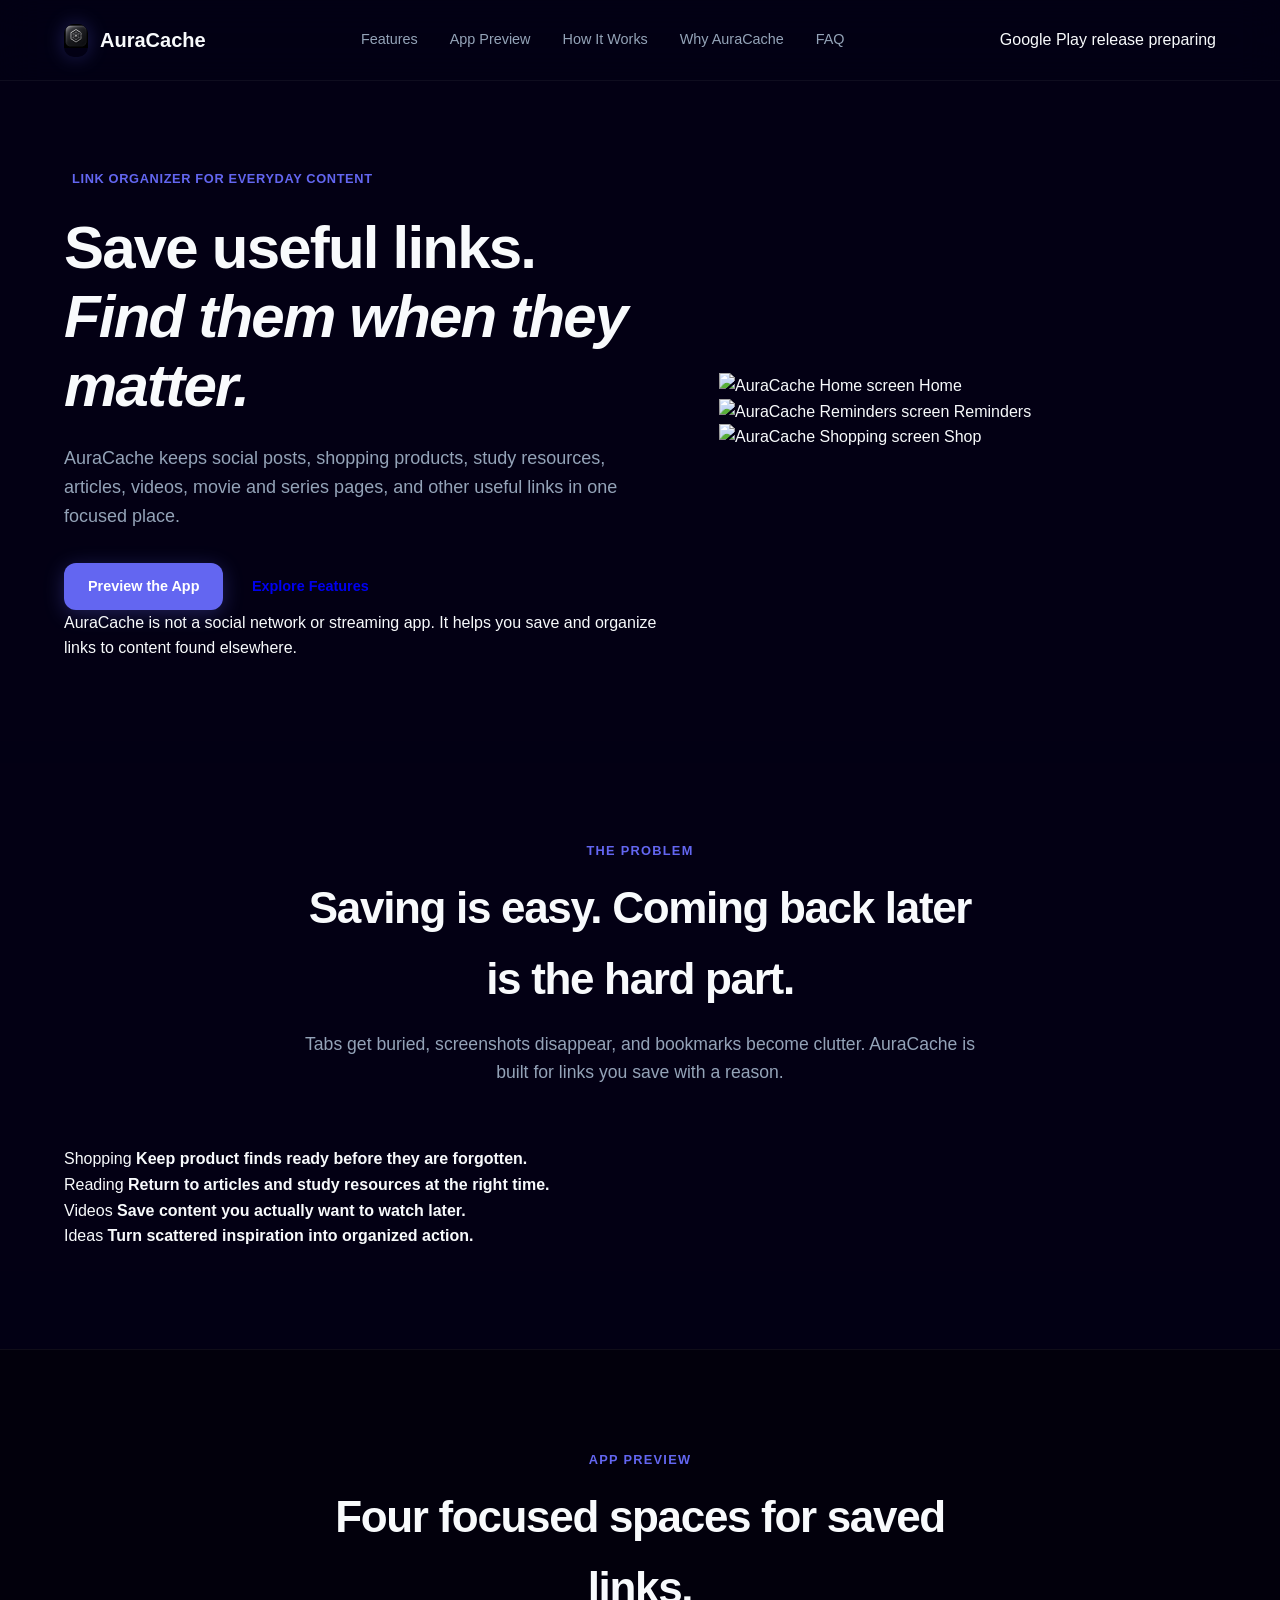
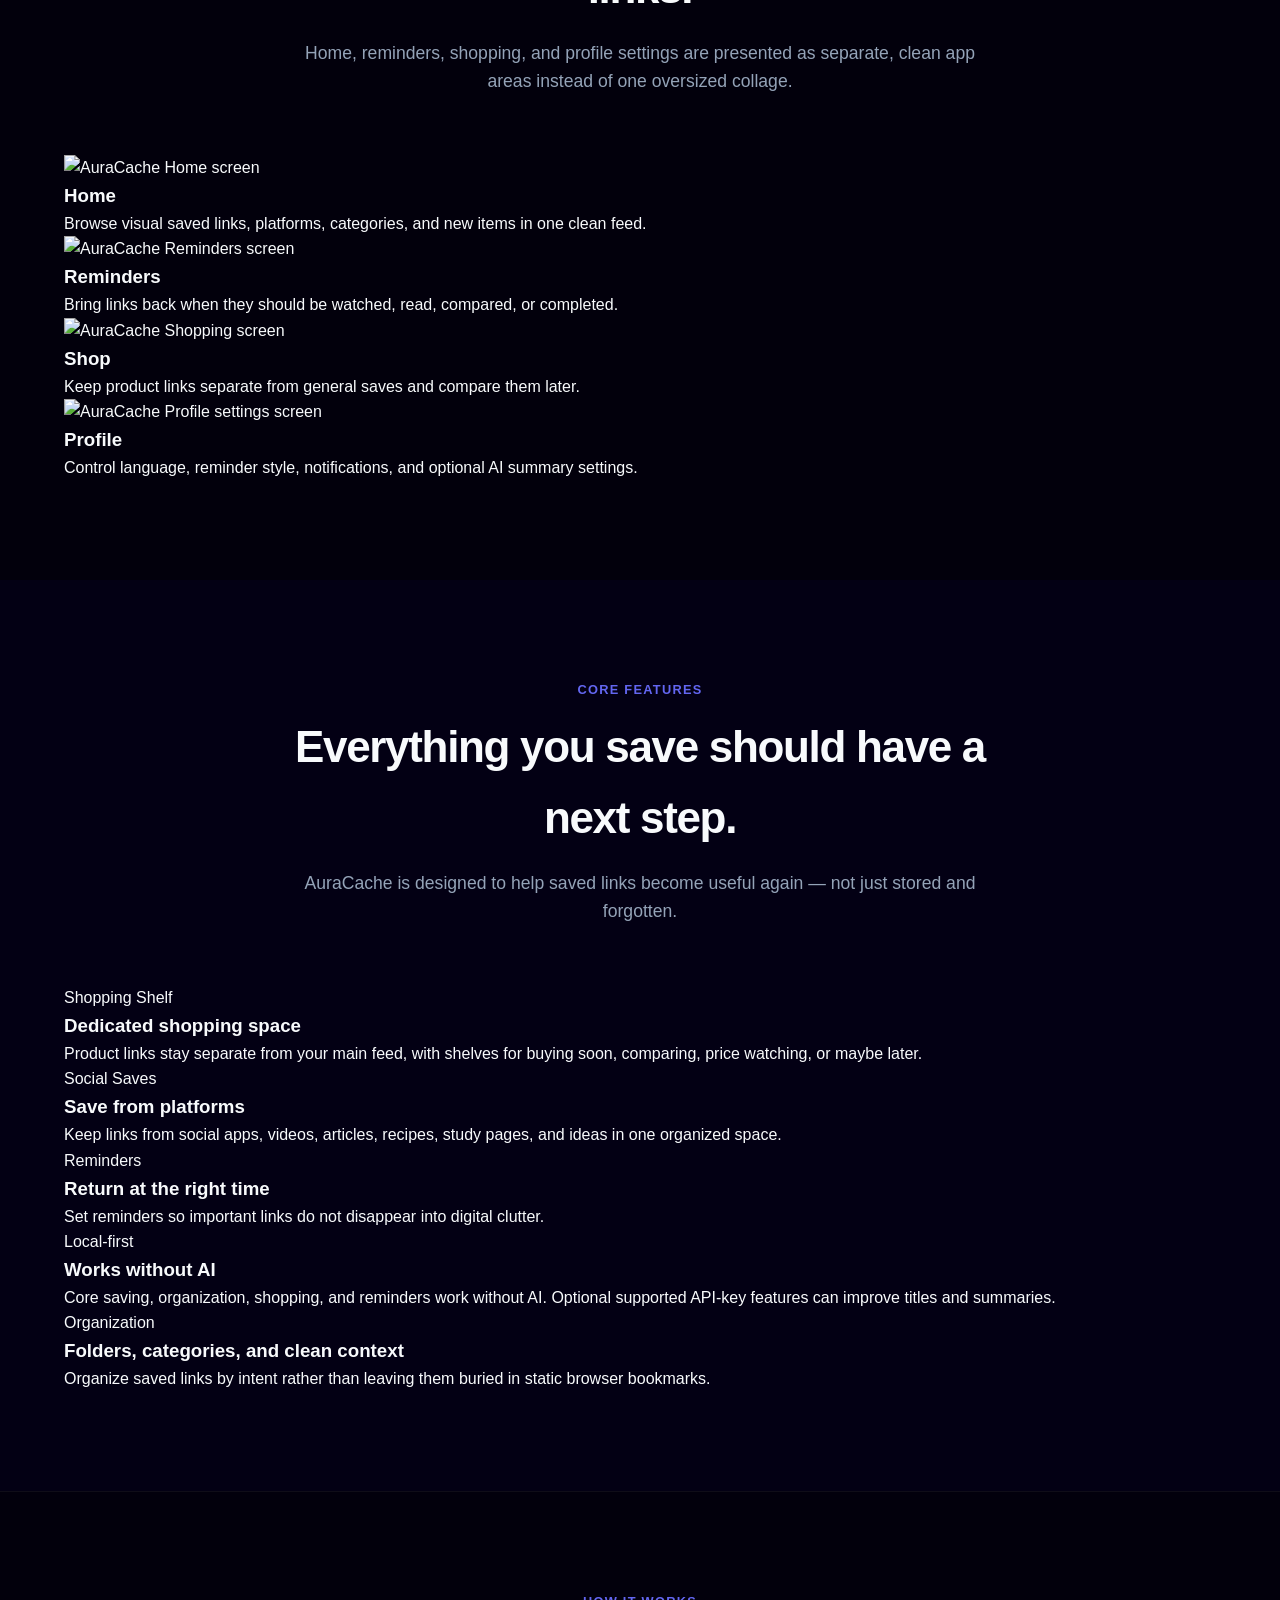
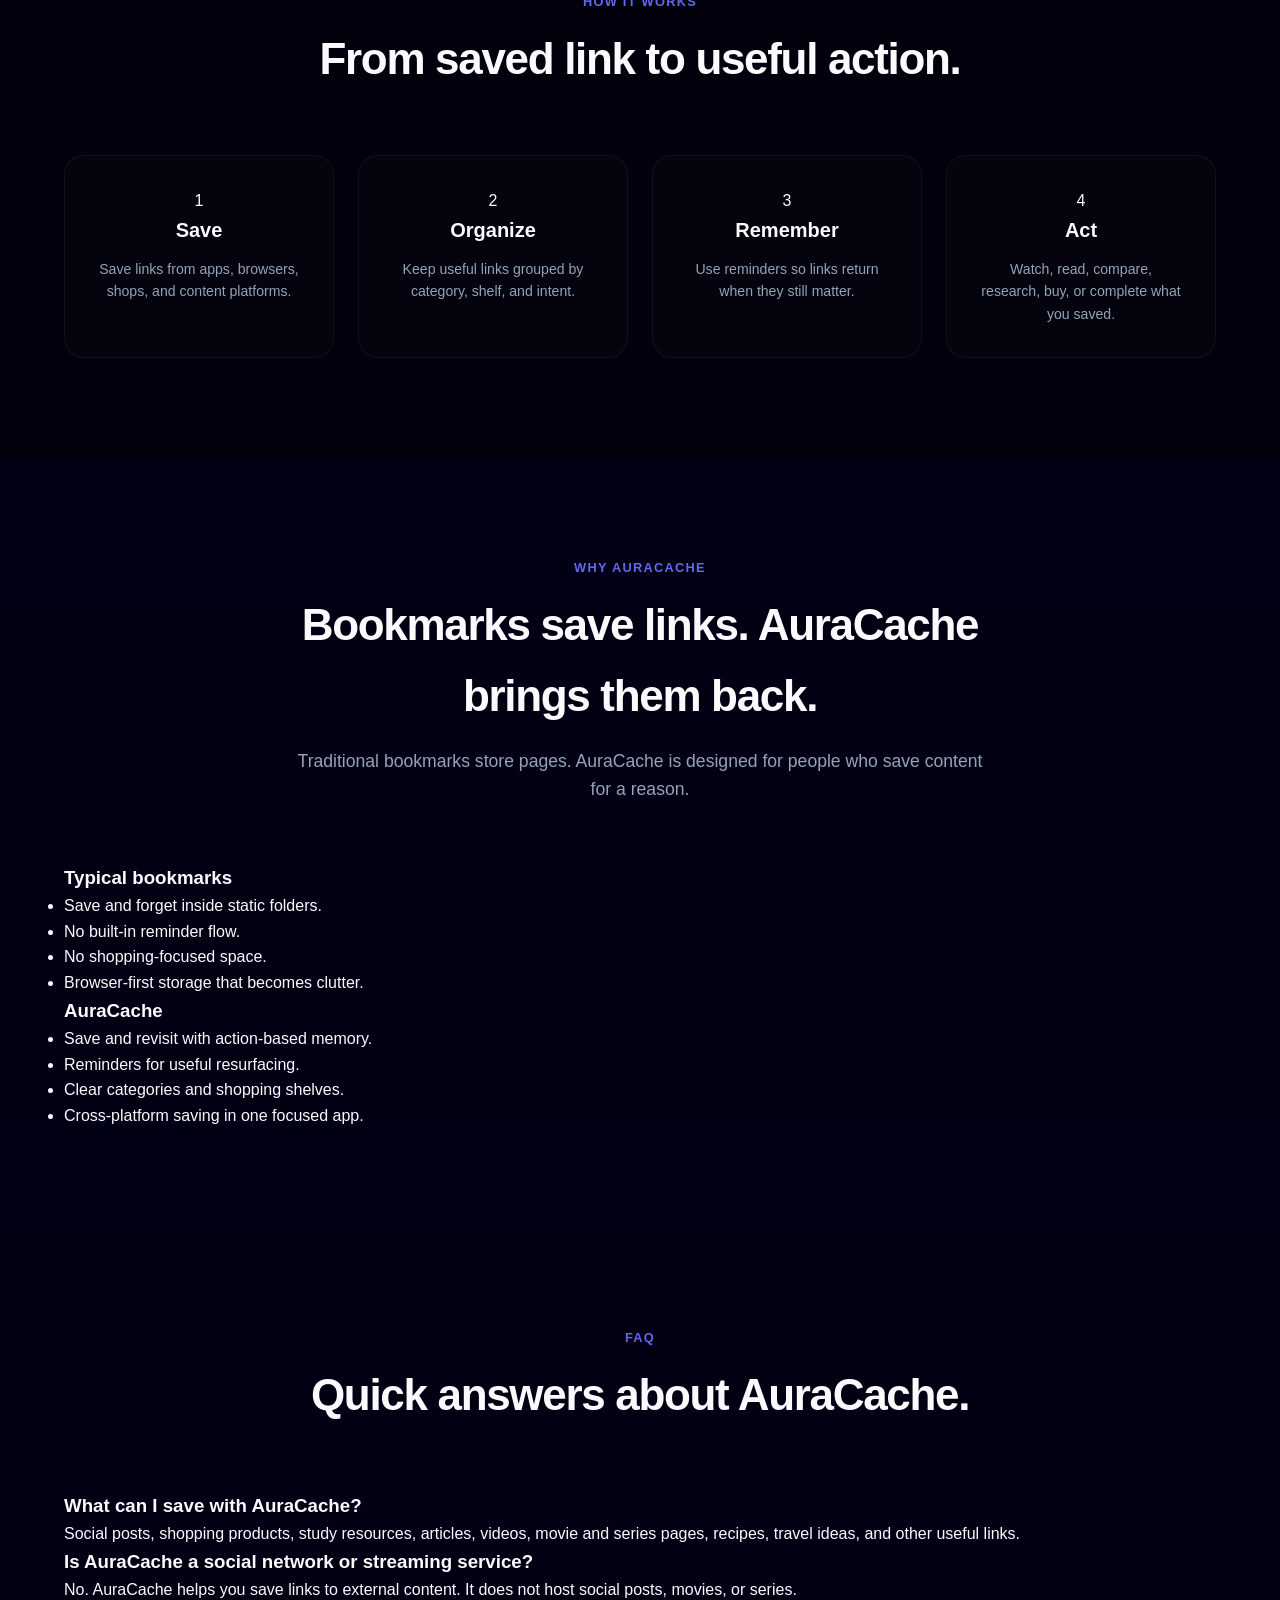
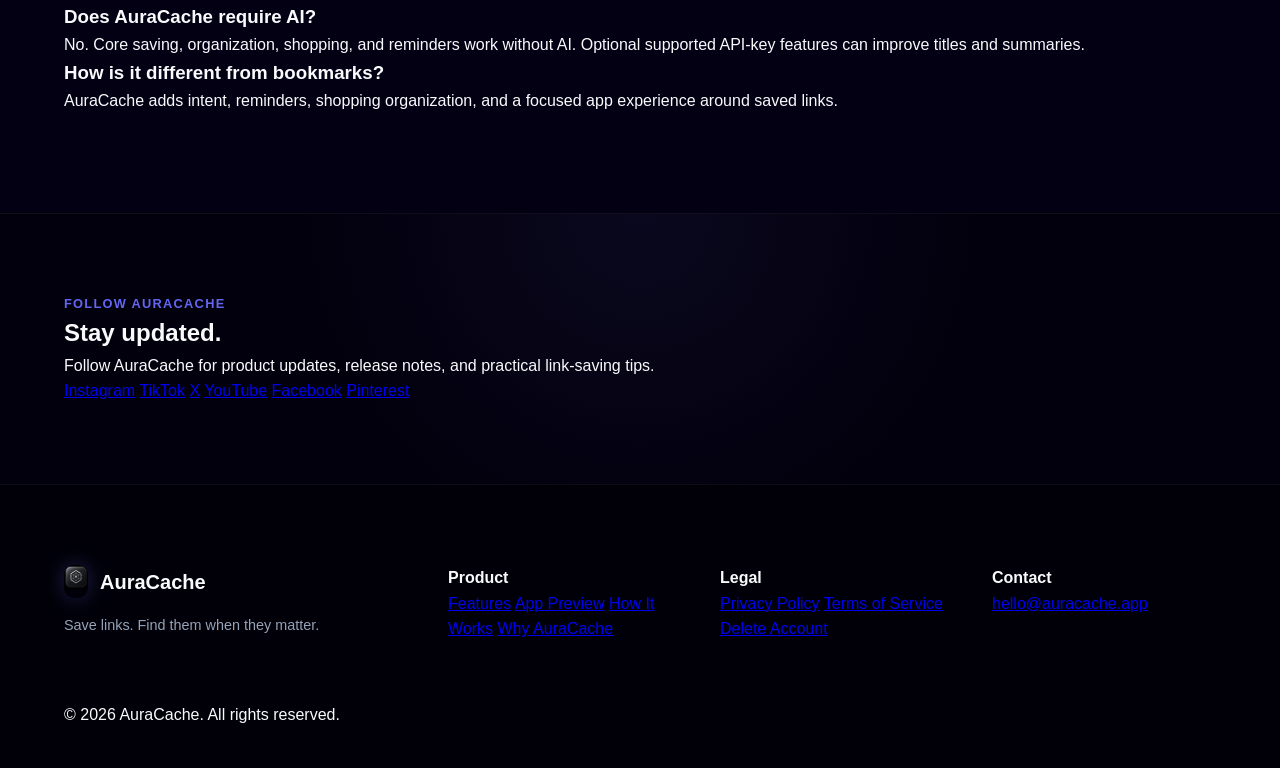
==== index.html @ bb327f5e "Update index.html" ====
<!doctype html>
<html lang="en">
<head>
  <meta charset="utf-8">
  <title>AuraCache — Save, organize, and revisit useful links</title>
  <meta name="viewport" content="width=device-width, initial-scale=1">
  <meta name="description" content="AuraCache helps you save, organize, and revisit useful links from social media, shopping, articles, videos, study resources, movie and series pages, and more.">
  <meta name="keywords" content="AuraCache, save links, link organizer, bookmark manager, reminders, shopping links, read later app, productivity app">
  <meta name="robots" content="index, follow">
  <link rel="canonical" href="https://auracache.app/">

  <meta property="og:type" content="website">
  <meta property="og:site_name" content="AuraCache">
  <meta property="og:url" content="https://auracache.app/">
  <meta property="og:title" content="AuraCache — Save links. Find them when they matter.">
  <meta property="og:description" content="A focused link organizer for useful links, reminders, shopping saves, articles, videos, and social content.">
  <meta property="og:image" content="https://auracache.app/og-image.png">

  <meta name="twitter:card" content="summary_large_image">
  <meta name="twitter:title" content="AuraCache — Save links. Find them when they matter.">
  <meta name="twitter:description" content="Save, organize, and revisit useful links in one focused app.">
  <meta name="twitter:image" content="https://auracache.app/og-image.png">

  <script async src="https://www.googletagmanager.com/gtag/js?id=G-YW6B66FDKB"></script>
  <script>
    window.dataLayer = window.dataLayer || [];
    function gtag(){dataLayer.push(arguments);}
    gtag('js', new Date());
    gtag('config', 'G-YW6B66FDKB');
  </script>

  <link rel="icon" href="favicon.ico" sizes="any">
  <link rel="icon" type="image/png" sizes="32x32" href="favicon-32x32.png">
  <link rel="icon" type="image/png" sizes="16x16" href="favicon-16x16.png">
  <link rel="apple-touch-icon" href="apple-touch-icon.png">
  <link rel="manifest" href="site.webmanifest">
  <meta name="theme-color" content="#05060b">

  <link rel="preconnect" href="https://fonts.googleapis.com">
  <link rel="preconnect" href="https://fonts.gstatic.com" crossorigin>
  <link href="https://fonts.googleapis.com/css2?family=Inter:wght@500;600;700;800;900&display=swap" rel="stylesheet">
  <link rel="stylesheet" href="style.css">

  <script type="application/ld+json">
  {
    "@context": "https://schema.org",
    "@type": "MobileApplication",
    "name": "AuraCache",
    "applicationCategory": "ProductivityApplication",
    "operatingSystem": "Android",
    "description": "AuraCache helps people save and organize useful links from social media, shopping sites, study resources, articles, videos, movie and series platforms, and more.",
    "url": "https://auracache.app/",
    "image": "https://auracache.app/og-image.png",
    "publisher": {
      "@type": "Organization",
      "name": "AuraCache",
      "url": "https://auracache.app/"
    }
  }
  </script>
</head>

<body>
  <div class="page-glow page-glow-one"></div>
  <div class="page-glow page-glow-two"></div>

  <header class="site-header">
    <div class="container nav">
      <a class="brand" href="#top" aria-label="AuraCache home">
        <span class="brand-mark">
          <img src="android-chrome-192x192.png" alt="" width="24" height="24">
        </span>
        <span>AuraCache</span>
      </a>

      <nav class="nav-links" aria-label="Main navigation">
        <a href="#features">Features</a>
        <a href="#app-preview">App Preview</a>
        <a href="#how-it-works">How It Works</a>
        <a href="#why-auracache">Why AuraCache</a>
        <a href="#faq">FAQ</a>
      </nav>

      <span class="nav-status"><span></span> Google Play release preparing</span>
    </div>
  </header>

  <main id="top">
    <section class="hero">
      <div class="container hero-grid">
        <div class="hero-copy" data-reveal>
          <div class="eyebrow"><span></span> Link organizer for everyday content</div>
          <h1>Save useful links.<br><em>Find them when they matter.</em></h1>
          <p class="hero-lead">
            AuraCache keeps social posts, shopping products, study resources, articles, videos, movie and series pages, and other useful links in one focused place.
          </p>

          <div class="hero-actions">
            <a class="btn btn-primary" href="#app-preview">Preview the App</a>
            <a class="btn btn-secondary" href="#features">Explore Features</a>
          </div>

          <p class="hero-note">
            AuraCache is not a social network or streaming app. It helps you save and organize links to content found elsewhere.
          </p>
        </div>

        <div class="hero-visual" data-reveal>
          <div class="phone-stage" aria-label="AuraCache app screen previews">
            <article class="phone-card phone-home">
              <img src="images/auracache-home-premium.png" alt="AuraCache Home screen">
              <span>Home</span>
            </article>
            <article class="phone-card phone-reminders">
              <img src="images/auracache-reminders-premium.png" alt="AuraCache Reminders screen">
              <span>Reminders</span>
            </article>
            <article class="phone-card phone-shop">
              <img src="images/auracache-shop-premium.png" alt="AuraCache Shopping screen">
              <span>Shop</span>
            </article>
          </div>
        </div>
      </div>
    </section>

    <section class="section section-soft">
      <div class="container">
        <div class="section-header center" data-reveal>
          <div class="kicker">The Problem</div>
          <h2>Saving is easy. Coming back later is the hard part.</h2>
          <p>Tabs get buried, screenshots disappear, and bookmarks become clutter. AuraCache is built for links you save with a reason.</p>
        </div>

        <div class="memory-grid">
          <article class="memory-card" data-reveal>
            <span>Shopping</span>
            <strong>Keep product finds ready before they are forgotten.</strong>
          </article>
          <article class="memory-card" data-reveal>
            <span>Reading</span>
            <strong>Return to articles and study resources at the right time.</strong>
          </article>
          <article class="memory-card" data-reveal>
            <span>Videos</span>
            <strong>Save content you actually want to watch later.</strong>
          </article>
          <article class="memory-card" data-reveal>
            <span>Ideas</span>
            <strong>Turn scattered inspiration into organized action.</strong>
          </article>
        </div>
      </div>
    </section>

    <section class="section section-dark" id="app-preview">
      <div class="container">
        <div class="section-header center" data-reveal>
          <div class="kicker">App Preview</div>
          <h2>Four focused spaces for saved links.</h2>
          <p>Home, reminders, shopping, and profile settings are presented as separate, clean app areas instead of one oversized collage.</p>
        </div>

        <div class="preview-grid">
          <article class="preview-card" data-reveal>
            <img src="images/auracache-home-premium.png" alt="AuraCache Home screen">
            <h3>Home</h3>
            <p>Browse visual saved links, platforms, categories, and new items in one clean feed.</p>
          </article>
          <article class="preview-card" data-reveal>
            <img src="images/auracache-reminders-premium.png" alt="AuraCache Reminders screen">
            <h3>Reminders</h3>
            <p>Bring links back when they should be watched, read, compared, or completed.</p>
          </article>
          <article class="preview-card" data-reveal>
            <img src="images/auracache-shop-premium.png" alt="AuraCache Shopping screen">
            <h3>Shop</h3>
            <p>Keep product links separate from general saves and compare them later.</p>
          </article>
          <article class="preview-card" data-reveal>
            <img src="images/auracache-profile-premium.png" alt="AuraCache Profile settings screen">
            <h3>Profile</h3>
            <p>Control language, reminder style, notifications, and optional AI summary settings.</p>
          </article>
        </div>
      </div>
    </section>

    <section class="section section-white" id="features">
      <div class="container">
        <div class="section-header center" data-reveal>
          <div class="kicker">Core Features</div>
          <h2>Everything you save should have a next step.</h2>
          <p>AuraCache is designed to help saved links become useful again — not just stored and forgotten.</p>
        </div>

        <div class="feature-grid">
          <article class="feature-card wide" data-reveal>
            <span class="feature-badge amber">Shopping Shelf</span>
            <h3>Dedicated shopping space</h3>
            <p>Product links stay separate from your main feed, with shelves for buying soon, comparing, price watching, or maybe later.</p>
          </article>
          <article class="feature-card" data-reveal>
            <span class="feature-badge pink">Social Saves</span>
            <h3>Save from platforms</h3>
            <p>Keep links from social apps, videos, articles, recipes, study pages, and ideas in one organized space.</p>
          </article>
          <article class="feature-card" data-reveal>
            <span class="feature-badge sky">Reminders</span>
            <h3>Return at the right time</h3>
            <p>Set reminders so important links do not disappear into digital clutter.</p>
          </article>
          <article class="feature-card" data-reveal>
            <span class="feature-badge green">Local-first</span>
            <h3>Works without AI</h3>
            <p>Core saving, organization, shopping, and reminders work without AI. Optional supported API-key features can improve titles and summaries.</p>
          </article>
          <article class="feature-card wide" data-reveal>
            <span class="feature-badge violet">Organization</span>
            <h3>Folders, categories, and clean context</h3>
            <p>Organize saved links by intent rather than leaving them buried in static browser bookmarks.</p>
          </article>
        </div>
      </div>
    </section>

    <section class="section section-dark" id="how-it-works">
      <div class="container">
        <div class="section-header center" data-reveal>
          <div class="kicker">How It Works</div>
          <h2>From saved link to useful action.</h2>
        </div>

        <div class="steps">
          <article class="step-card" data-reveal><span>1</span><h3>Save</h3><p>Save links from apps, browsers, shops, and content platforms.</p></article>
          <article class="step-card" data-reveal><span>2</span><h3>Organize</h3><p>Keep useful links grouped by category, shelf, and intent.</p></article>
          <article class="step-card" data-reveal><span>3</span><h3>Remember</h3><p>Use reminders so links return when they still matter.</p></article>
          <article class="step-card" data-reveal><span>4</span><h3>Act</h3><p>Watch, read, compare, research, buy, or complete what you saved.</p></article>
        </div>
      </div>
    </section>

    <section class="section section-soft" id="why-auracache">
      <div class="container">
        <div class="section-header center" data-reveal>
          <div class="kicker">Why AuraCache</div>
          <h2>Bookmarks save links. AuraCache brings them back.</h2>
          <p>Traditional bookmarks store pages. AuraCache is designed for people who save content for a reason.</p>
        </div>

        <div class="compare-grid">
          <article class="compare-card" data-reveal>
            <h3>Typical bookmarks</h3>
            <ul>
              <li>Save and forget inside static folders.</li>
              <li>No built-in reminder flow.</li>
              <li>No shopping-focused space.</li>
              <li>Browser-first storage that becomes clutter.</li>
            </ul>
          </article>
          <article class="compare-card active" data-reveal>
            <h3>AuraCache</h3>
            <ul>
              <li>Save and revisit with action-based memory.</li>
              <li>Reminders for useful resurfacing.</li>
              <li>Clear categories and shopping shelves.</li>
              <li>Cross-platform saving in one focused app.</li>
            </ul>
          </article>
        </div>
      </div>
    </section>

    <section class="section section-white" id="faq">
      <div class="container">
        <div class="section-header center" data-reveal>
          <div class="kicker">FAQ</div>
          <h2>Quick answers about AuraCache.</h2>
        </div>

        <div class="faq-grid">
          <article class="faq-item" data-reveal>
            <h3>What can I save with AuraCache?</h3>
            <p>Social posts, shopping products, study resources, articles, videos, movie and series pages, recipes, travel ideas, and other useful links.</p>
          </article>
          <article class="faq-item" data-reveal>
            <h3>Is AuraCache a social network or streaming service?</h3>
            <p>No. AuraCache helps you save links to external content. It does not host social posts, movies, or series.</p>
          </article>
          <article class="faq-item" data-reveal>
            <h3>Does AuraCache require AI?</h3>
            <p>No. Core saving, organization, shopping, and reminders work without AI. Optional supported API-key features can improve titles and summaries.</p>
          </article>
          <article class="faq-item" data-reveal>
            <h3>How is it different from bookmarks?</h3>
            <p>AuraCache adds intent, reminders, shopping organization, and a focused app experience around saved links.</p>
          </article>
        </div>
      </div>
    </section>
  </main>

  <section class="social-section" id="social">
    <div class="container">
      <div class="social-card" data-reveal>
        <div class="kicker">Follow AuraCache</div>
        <h2>Stay updated.</h2>
        <p>Follow AuraCache for product updates, release notes, and practical link-saving tips.</p>
        <div class="social-links">
          <a href="https://www.instagram.com/auracacheapp/" target="_blank" rel="noopener noreferrer">Instagram</a>
          <a href="https://www.tiktok.com/@auracacheapp" target="_blank" rel="noopener noreferrer">TikTok</a>
          <a href="https://x.com/auracacheapp" target="_blank" rel="noopener noreferrer">X</a>
          <a href="https://www.youtube.com/@auracacheapp" target="_blank" rel="noopener noreferrer">YouTube</a>
          <a href="https://www.facebook.com/profile.php?id=61588921036730" target="_blank" rel="noopener noreferrer">Facebook</a>
          <a href="https://www.pinterest.com/auracacheapp/" target="_blank" rel="noopener noreferrer">Pinterest</a>
        </div>
      </div>
    </div>
  </section>

  <footer class="site-footer">
    <div class="container footer-grid">
      <div>
        <a class="brand" href="#top" aria-label="AuraCache home">
          <span class="brand-mark"><img src="android-chrome-192x192.png" alt="" width="24" height="24"></span>
          <span>AuraCache</span>
        </a>
        <p>Save links. Find them when they matter.</p>
      </div>

      <div>
        <h4>Product</h4>
        <a href="#features">Features</a>
        <a href="#app-preview">App Preview</a>
        <a href="#how-it-works">How It Works</a>
        <a href="#why-auracache">Why AuraCache</a>
      </div>

      <div>
        <h4>Legal</h4>
        <a href="privacy.html">Privacy Policy</a>
        <a href="terms.html">Terms of Service</a>
        <a href="delete-account/">Delete Account</a>
      </div>

      <div>
        <h4>Contact</h4>
        <a href="mailto:hello@auracache.app">hello@auracache.app</a>
      </div>
    </div>
    <div class="container copyright">© 2026 AuraCache. All rights reserved.</div>
  </footer>

  <script>
    (function(){
      var items = document.querySelectorAll('[data-reveal]');
      if (!('IntersectionObserver' in window)) {
        items.forEach(function(item){ item.classList.add('is-visible'); });
        return;
      }
      var observer = new IntersectionObserver(function(entries){
        entries.forEach(function(entry){
          if(entry.isIntersecting){
            entry.target.classList.add('is-visible');
            observer.unobserve(entry.target);
          }
        });
      }, {threshold: 0.12, rootMargin: '0px 0px -4% 0px'});
      items.forEach(function(item){ observer.observe(item); });
    })();
  </script>
</body>
</html>
---- style.css ----
/* ==========================================================================
   AuraCache Premium Style Sheet — Modern Dark Mode Aesthetic
   ========================================================================== */

/* Renk Değişkenleri ve Temel CSS Tanımları */
:root {
  --bg-main: #030014;
  --bg-secondary: rgba(255, 255, 255, 0.015);
  --bg-card: rgba(15, 23, 42, 0.6);
  --border-color: rgba(255, 255, 255, 0.05);
  --border-hover: rgba(99, 102, 241, 0.25);
  --text-main: #f8fafc;
  --text-muted: #94a3b8;
  --text-dark: #0f172a;
  
  --color-indigo: #6366f1;
  --color-purple: #a855f7;
  --color-pink: #ec4899;
  --color-emerald: #10b981;
  --color-amber: #f59e0b;
  --color-sky: #0ea5e9;
}

/* Genel Sürükleme ve Arka Plan Reset */
* {
  box-sizing: border-box;
  margin: 0;
  padding: 0;
}

html {
  scroll-behavior: smooth;
  background-color: var(--bg-main);
  color: var(--text-main);
  font-family: 'Plus Jakarta Sans', -apple-system, BlinkMacSystemFont, "Segoe UI", Roboto, sans-serif;
}

body {
  overflow-x: hidden;
  line-height: 1.6;
}

/* Kişiselleştirilmiş Scrollbar */
::-webkit-scrollbar {
  width: 8px;
}
::-webkit-scrollbar-track {
  background: var(--bg-main);
}
::-webkit-scrollbar-thumb {
  background: #1e1b4b;
  border-radius: 999px;
}
::-webkit-scrollbar-thumb:hover {
  background: #312e81;
}

/* ==========================================================================
   Aura Parıltı Efektleri (Ambient Glows)
   ========================================================================== */
.aura-ambient {
  position: absolute;
  width: 900px;
  height: 600px;
  pointer-events: none;
  z-index: -1;
  filter: blur(130px);
  opacity: 0.12;
  border-radius: 999px;
}

.aura-top {
  top: -100px;
  left: 50%;
  transform: translateX(-50%);
  background: radial-gradient(circle, var(--color-indigo), var(--color-purple), transparent 70%);
}

.aura-middle {
  top: 1300px;
  right: -100px;
  background: radial-gradient(circle, var(--color-pink), var(--color-indigo), transparent 70%);
  width: 500px;
  height: 500px;
}

/* ==========================================================================
   Sayfa Düzenleyici (Container)
   ========================================================================== */
.container {
  max-w-7xl;
  max-width: 1200px;
  margin: 0 auto;
  padding: 0 24px;
}

/* ==========================================================================
   Üst Menü (Header)
   ========================================================================== */
.site-header {
  position: sticky;
  top: 0;
  z-index: 50;
  background: rgba(3, 0, 20, 0.7);
  backdrop-filter: blur(20px);
  -webkit-backdrop-filter: blur(20px);
  border-bottom: 1px solid var(--border-color);
  transition: background 0.3s;
}

.nav {
  display: flex;
  align-items: center;
  justify-content: space-between;
  height: 80px;
}

.brand {
  display: flex;
  align-items: center;
  gap: 12px;
  text-decoration: none;
  color: var(--text-main);
  font-weight: 700;
  font-size: 1.25rem;
}

.brand-mark {
  border-radius: 10px;
  overflow: hidden;
  box-shadow: 0 0 20px rgba(99, 102, 241, 0.3);
}

.nav-links {
  display: flex;
  gap: 32px;
}

.nav-links a {
  text-decoration: none;
  color: var(--text-muted);
  font-size: 0.9rem;
  font-weight: 500;
  transition: color 0.2s;
}

.nav-links a:hover {
  color: var(--text-main);
}

/* Lansman Badge */
.nav-status-badge {
  display: inline-flex;
  align-items: center;
  gap: 8px;
  padding: 8px 16px;
  border-radius: 999px;
  border: 1px solid rgba(99, 102, 241, 0.2);
  background: rgba(99, 102, 241, 0.08);
  color: #a5b4fc;
  font-size: 0.8rem;
  font-weight: 600;
}

.badge-dot {
  width: 6px;
  height: 6px;
  border-radius: 50%;
  background: #818cf8;
  animation: pulse 2s infinite;
}

@keyframes pulse {
  0% { transform: scale(0.95); box-shadow: 0 0 0 0 rgba(129, 140, 248, 0.7); }
  70% { transform: scale(1); box-shadow: 0 0 0 6px rgba(129, 140, 248, 0); }
  100% { transform: scale(0.95); box-shadow: 0 0 0 0 rgba(129, 140, 248, 0); }
}

/* ==========================================================================
   Hero Section (Giriş Alanı)
   ========================================================================== */
.hero {
  padding: 80px 0;
  position: relative;
}

.hero-grid {
  display: grid;
  grid-template-columns: 1.1fr 0.9fr;
  gap: 48px;
  align-items: center;
}

.eyebrow {
  display: inline-flex;
  align-items: center;
  gap: 8px;
  font-size: 0.8rem;
  font-weight: 700;
  letter-spacing: 0.05em;
  text-transform: uppercase;
  color: var(--color-indigo);
  margin-bottom: 24px;
}

.eyebrow-dot {
  width: 6px;
  height: 6px;
  border-radius: 50%;
  background-color: var(--color-indigo);
}

.hero h1 {
  font-size: clamp(2.5rem, 5vw, 3.75rem);
  font-weight: 800;
  line-height: 1.15;
  letter-spacing: -0.03em;
  margin-bottom: 24px;
}

.aura-text-gradient {
  background: linear-gradient(135deg, #a5b4fc, #c084fc, #f472b6);
  -webkit-background-clip: text;
  -webkit-text-fill-color: transparent;
}

.hero-lead {
  font-size: 1.125rem;
  color: var(--text-muted);
  line-height: 1.6;
  margin-bottom: 32px;
}

/* Lansman Formu */
.launch-form-container {
  background: rgba(255, 255, 255, 0.02);
  border: 1px solid var(--border-color);
  border-radius: 16px;
  padding: 6px;
  max-width: 500px;
  margin-bottom: 12px;
}

.launch-form {
  display: flex;
  gap: 8px;
}

.launch-input {
  flex: 1;
  background: transparent;
  border: none;
  outline: none;
  padding: 12px 16px;
  color: var(--text-main);
  font-size: 0.95rem;
}

.launch-input::placeholder {
  color: #4b5563;
}

.launch-subtext {
  font-size: 0.78rem;
  color: #4b5563;
  margin-bottom: 32px;
}

.launch-subtext a {
  color: var(--color-indigo);
  text-decoration: none;
}

/* Butonlar */
.btn {
  display: inline-flex;
  align-items: center;
  justify-content: center;
  padding: 12px 24px;
  border-radius: 12px;
  font-size: 0.9rem;
  font-weight: 600;
  cursor: pointer;
  transition: all 0.2s ease;
  text-decoration: none;
}

.btn-primary {
  background: var(--color-indigo);
  color: #ffffff;
  border: none;
  box-shadow: 0 4px 20px rgba(99, 102, 241, 0.3);
}

.btn-primary:hover {
  background: #4f46e5;
  transform: translateY(-1px);
  box-shadow: 0 4px 25px rgba(99, 102, 241, 0.4);
}

.hero-proof {
  display: flex;
  gap: 16px;
  flex-wrap: wrap;
}

.hero-proof span {
  font-size: 0.8rem;
  font-weight: 600;
  color: var(--text-muted);
}

/* Premium Görsel Önizleme */
.premium-hero-showcase {
  display: flex;
  gap: 16px;
  justify-content: center;
  position: relative;
}

.premium-phone-card {
  width: 150px;
  border-radius: 20px;
  overflow: hidden;
  border: 1px solid var(--border-color);
  background: #09061c;
  padding: 8px;
  text-align: center;
  transition: transform 0.3s;
}

.premium-phone-card img {
  border-radius: 14px;
  margin-bottom: 8px;
  display: block;
}

.premium-phone-card span {
  font-size: 0.75rem;
  font-weight: 700;
  color: var(--text-muted);
}

.premium-phone-card.is-featured {
  transform: translateY(-16px);
  border-color: rgba(99, 102, 241, 0.3);
  box-shadow: 0 20px 40px rgba(99, 102, 241, 0.15);
}

/* ==========================================================================
   Bölümler (Sections)
   ========================================================================== */
.section {
  padding: 100px 0;
}

.section-soft {
  background-color: rgba(3, 0, 20, 0.6);
}

.section-dark {
  background-color: #02000c;
  border-top: 1px solid var(--border-color);
}

.section-white {
  background-color: var(--bg-main);
}

.section-header {
  margin-bottom: 60px;
}

.section-header.center {
  text-align: center;
  max-width: 700px;
  margin-left: auto;
  margin-right: auto;
}

.section-header h2 {
  font-size: clamp(2rem, 4vw, 2.75rem);
  font-weight: 800;
  letter-spacing: -0.03em;
  margin-top: 12px;
  margin-bottom: 16px;
}

.section-header p {
  color: var(--text-muted);
  font-size: 1.1rem;
}

.kicker {
  font-size: 0.8rem;
  font-weight: 700;
  letter-spacing: 0.1em;
  text-transform: uppercase;
  color: var(--color-indigo);
}

/* Problem Kartları ve Şeritler */
.problem-card {
  text-align: center;
  max-width: 900px;
  margin: 0 auto;
}

.problem-card h2 {
  font-size: 2.25rem;
  font-weight: 800;
  margin-top: 12px;
  margin-bottom: 16px;
}

.problem-card p {
  color: var(--text-muted);
  max-width: 650px;
  margin: 0 auto 48px;
}

/* ==========================================================================
   Bento Grid Tasarımı (Özellikler Paneli)
   ========================================================================== */
.bento-grid-container {
  display: grid;
  grid-template-columns: repeat(3, 1fr);
  gap: 24px;
  margin-top: 48px;
}

.bento-card {
  background: var(--bg-card);
  border: 1px solid var(--border-color);
  border-radius: 28px;
  padding: 36px;
  display: flex;
  flex-direction: column;
  justify-content: flex-start;
  transition: all 0.4s cubic-bezier(0.16, 1, 0.3, 1);
  backdrop-filter: blur(12px);
  -webkit-backdrop-filter: blur(12px);
  position: relative;
  overflow: hidden;
}

.bento-card:hover {
  transform: translateY(-4px);
  border-color: var(--border-hover);
  box-shadow: 0 20px 40px rgba(99, 102, 241, 0.08);
}

.bento-card.col-span-2 {
  grid-column: span 2;
}

.bento-card h3 {
  font-size: 1.5rem;
  font-weight: 700;
  margin-bottom: 12px;
  letter-spacing: -0.02em;
}

.bento-card p {
  color: var(--text-muted);
  font-size: 0.95rem;
  line-height: 1.6;
}

/* Bento Badges */
.bento-badge {
  display: inline-flex;
  align-items: center;
  align-self: flex-start;
  padding: 4px 12px;
  border-radius: 999px;
  font-size: 0.75rem;
  font-weight: 700;
  margin-bottom: 20px;
}

.bento-badge.amber { background: rgba(245, 158, 11, 0.1); color: var(--color-amber); }
.bento-badge.indigo { background: rgba(99, 102, 241, 0.1); color: var(--color-indigo); }
.bento-badge.emerald { background: rgba(16, 185, 129, 0.1); color: var(--color-emerald); }
.bento-badge.purple { background: rgba(168, 85, 247, 0.1); color: var(--color-purple); }
.bento-badge.pink { background: rgba(236, 72, 153, 0.1); color: var(--color-pink); }
.bento-badge.sky { background: rgba(14, 165, 233, 0.1); color: var(--color-sky); }

/* Simüle Edilmiş Alışveriş Rafları */
.simulated-shelf {
  display: flex;
  gap: 12px;
  margin-top: 24px;
}

.simulated-shelf span {
  padding: 10px 16px;
  background: rgba(255, 255, 255, 0.02);
  border: 1px solid var(--border-color);
  border-radius: 12px;
  font-size: 0.8rem;
  font-weight: 600;
  color: var(--text-muted);
}

.simulated-shelf span.active-shelf {
  background: rgba(245, 158, 11, 0.08);
  border-color: rgba(245, 158, 11, 0.3);
  color: var(--color-amber);
}

/* Simüle Edilmiş Klasörler */
.simulated-chips {
  display: flex;
  gap: 12px;
  margin-top: 24px;
}

.simulated-chips span {
  padding: 8px 16px;
  border-radius: 12px;
  border: 1px solid transparent;
  font-size: 0.8rem;
  font-weight: 600;
  color: var(--text-main);
}

/* ==========================================================================
   Adım Adım Yol Haritası (Steps)
   ========================================================================== */
.steps {
  display: grid;
  grid-template-columns: repeat(4, 1fr);
  gap: 24px;
  margin-top: 48px;
}

.step-card {
  background: rgba(255, 255, 255, 0.01);
  border: 1px solid var(--border-color);
  border-radius: 20px;
  padding: 32px;
  text-align: center;
}

.step-number {
  width: 40px;
  height: 40px;
  border-radius: 50%;
  background: var(--color-indigo);
  display: flex;
  align-items: center;
  justify-content: center;
  font-weight: 700;
  font-size: 1.1rem;
  margin: 0 auto 20px;
  box-shadow: 0 0 15px rgba(99, 102, 241, 0.4);
}

.step-card h3 {
  font-size: 1.25rem;
  font-weight: 700;
  margin-bottom: 12px;
}

.step-card p {
  color: var(--text-muted);
  font-size: 0.88rem;
}

/* ==========================================================================
   Sosyal Medya Bölümü (Social Section)
   ========================================================================== */
.social-section {
  padding: 80px 0;
  background: radial-gradient(circle at 50% 0%, rgba(99, 102, 241, 0.08), transparent 50%), #02000c;
  border-top: 1px solid var(--border-color);
}

.social-section-card {
  max-width: 800px;
  margin: 0 auto;
  padding: 48px;
  text-align: center;
  background: rgba(15, 23, 42, 0.4);
  border: 1px solid var(--border-color);
  border-radius: 24px;
  backdrop-filter: blur(10px);
  -webkit-backdrop-filter: blur(10px);
}

.social-section-card h2 {
  font-size: 2.25rem;
  font-weight: 800;
  margin-top: 12px;
  margin-bottom: 12px;
  letter-spacing: -0.03em;
}

.social-section-card p {
  color: var(--text-muted);
  max-width: 500px;
  margin: 0 auto 32px;
}

/* ==========================================================================
   Alt Bilgi (Footer)
   ========================================================================== */
.site-footer {
  border-top: 1px solid var(--border-color);
  padding: 80px 0 40px;
  background: #010008;
}

.footer-grid {
  display: grid;
  grid-template-columns: 1.5fr repeat(3, 1fr);
  gap: 48px;
  margin-bottom: 60px;
}

.footer-grid p {
  color: var(--text-muted);
  font-size: 0.9rem;
  margin-top: 16px;
}

.footer-title {
  font-size: 0.9rem;
  font-weight: 700;
  text-transform: uppercase;
  letter-spacing: 0.05em;
  color: var(--text-main);
  margin-bottom: 24px;
}

.footer-links {
  display: flex;
  flex-direction: column;
  gap: 14px;
}

.footer-links a {
  text-decoration: none;
  color: var(--text-muted);
  font-size: 0.9rem;
  transition: color 0.2s;
}

.footer-links a:hover {
  color: var(--text-main);
}

.footer-bottom {
  border-top: 1px solid var(--border-color);
  padding-top: 32px;
  text-align: center;
  font-size: 0.85rem;
  color: #4b5563;
}

/* ==========================================================================
   Animasyon Efektleri (Reveal Animation Settings)
   ========================================================================== */
[data-reveal] {
  opacity: 0;
  transform: translateY(20px);
  transition: opacity 0.8s cubic-bezier(0.16, 1, 0.3, 1), transform 0.8s cubic-bezier(0.16, 1, 0.3, 1);
  will-change: opacity, transform;
}

[data-reveal="left"] {
  transform: translateX(-20px);
}

[data-reveal="right"] {
  transform: translateX(20px);
}

[data-reveal].is-visible {
  opacity: 1;
  transform: translate(0, 0);
}

/* ==========================================================================
   Responsive (Mobil & Tablet Uyumluluğu)
   ========================================================================== */
@media (max-width: 992px) {
  .hero-grid {
    grid-template-columns: 1fr;
    text-align: center;
  }
  
  .hero-visual {
    justify-self: center;
  }
  
  .launch-form-container {
    margin: 0 auto 12px;
  }
  
  .hero-proof {
    justify-content: center;
  }
  
  .bento-grid-container {
    grid-template-columns: 1fr;
  }
  
  .bento-card.col-span-2 {
    grid-column: span 1;
  }
  
  .steps {
    grid-template-columns: repeat(2, 1fr);
  }
  
  .footer-grid {
    grid-template-columns: 1fr 1fr;
    gap: 32px;
  }
}

@media (max-width: 768px) {
  .nav-links {
    display: none;
  }
  
  .section {
    padding: 60px 0;
  }
  
  .steps {
    grid-template-columns: 1fr;
  }
  
  .footer-grid {
    grid-template-columns: 1fr;
  }
}
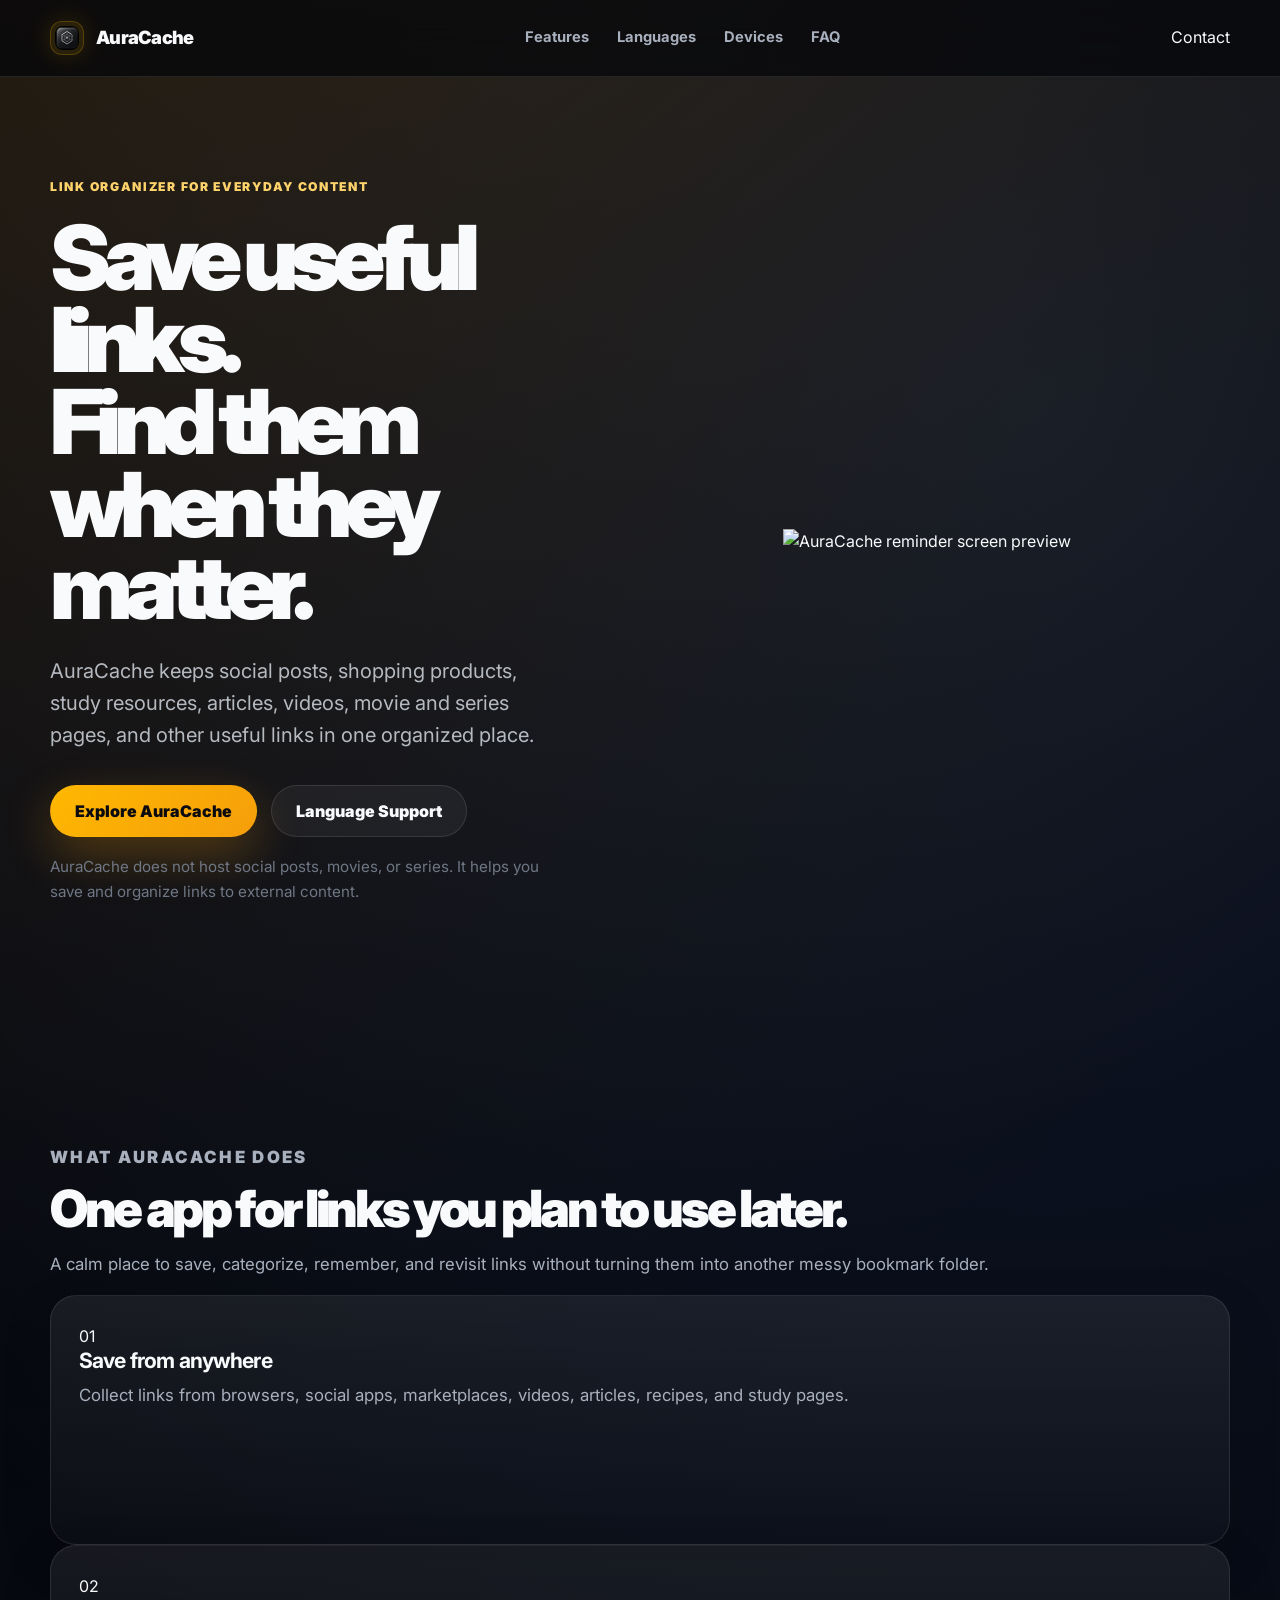
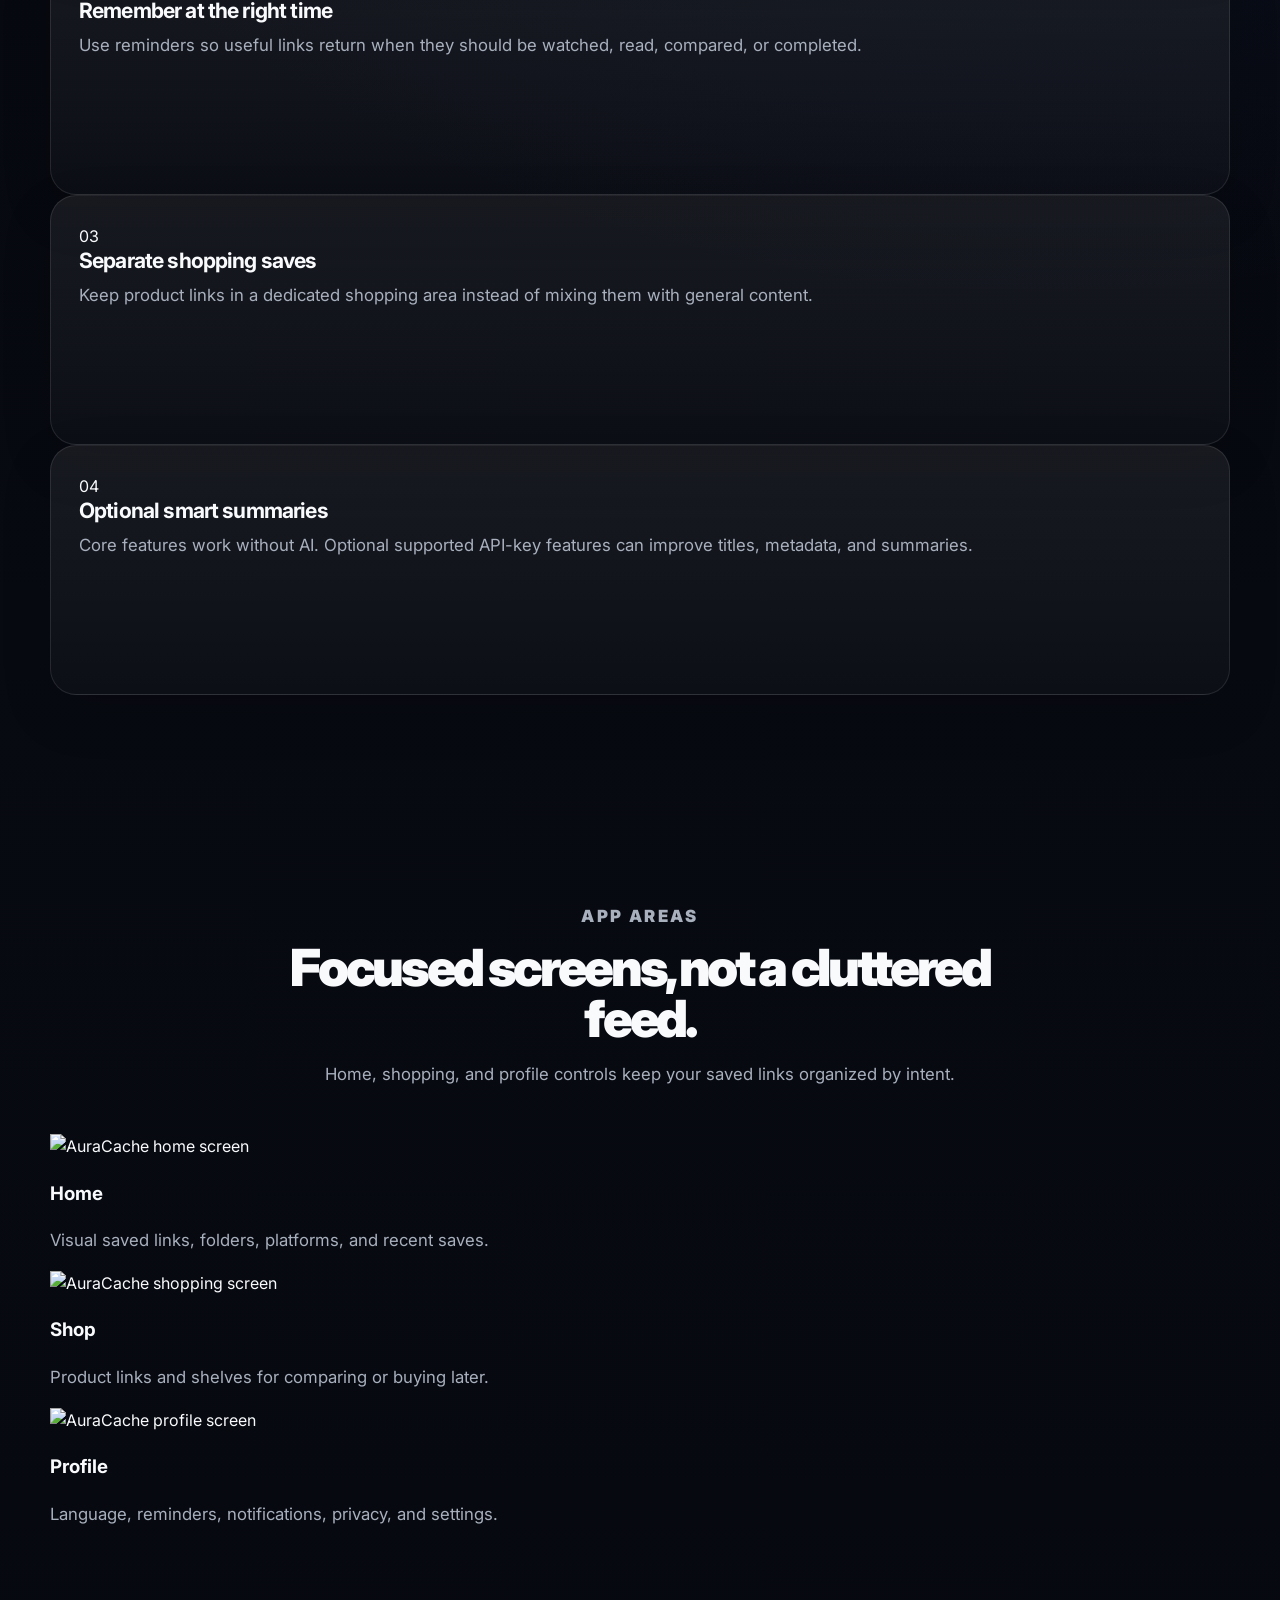
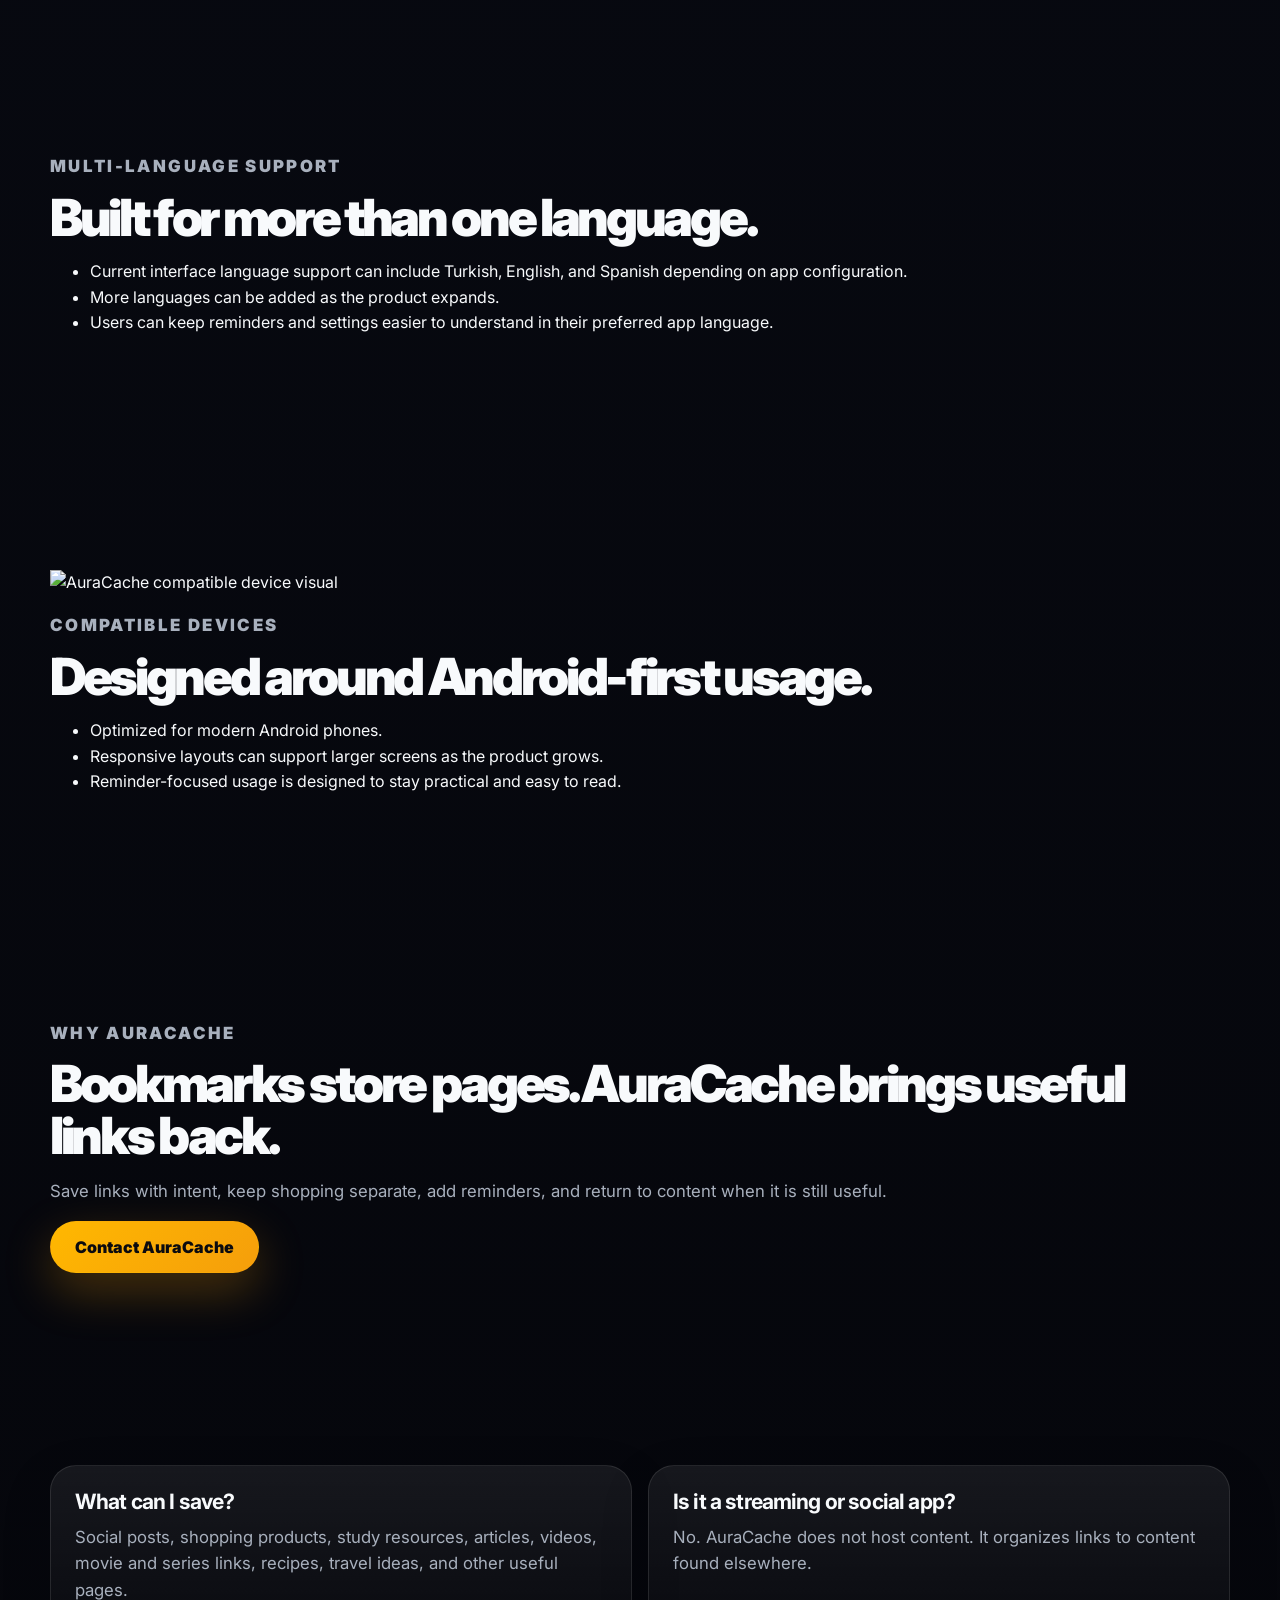
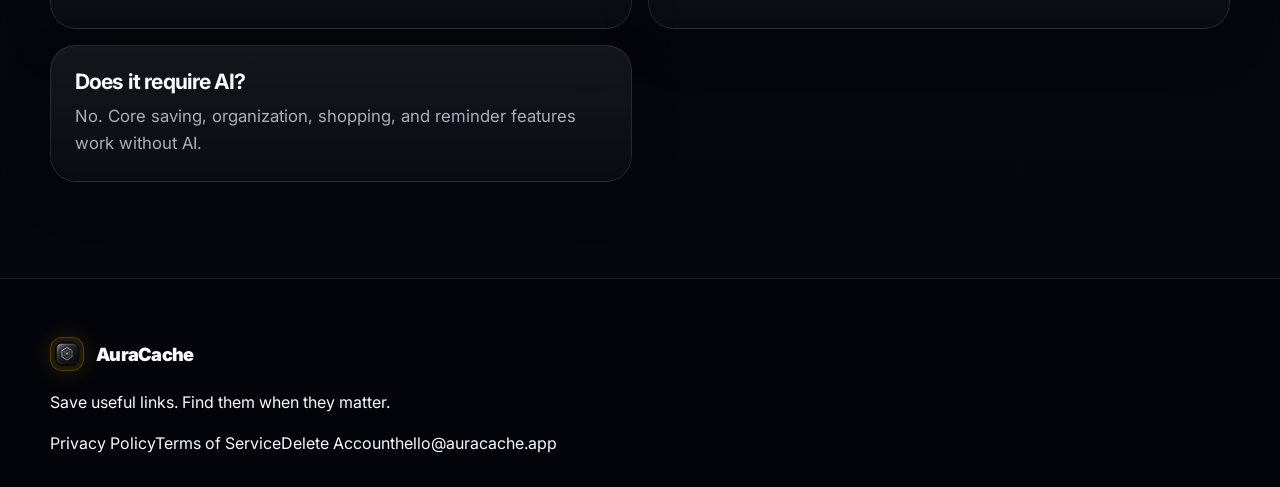
==== commit 5c75c5fb: "Update index.html" ====
--- a/index.html
+++ b/index.html
@@ -4,370 +4,29 @@
   <meta charset="utf-8">
   <title>AuraCache — Save, organize, and revisit useful links</title>
   <meta name="viewport" content="width=device-width, initial-scale=1">
-  <meta name="description" content="AuraCache helps you save, organize, and revisit useful links from social media, shopping, articles, videos, study resources, movie and series pages, and more.">
+  <meta name="description" content="AuraCache helps you save and organize social posts, shopping products, study resources, articles, videos, movie and series links, and other useful pages in one focused app.">
   <meta name="keywords" content="AuraCache, save links, link organizer, bookmark manager, reminders, shopping links, read later app, productivity app">
   <meta name="robots" content="index, follow">
   <link rel="canonical" href="https://auracache.app/">
-
-  <meta property="og:type" content="website">
-  <meta property="og:site_name" content="AuraCache">
-  <meta property="og:url" content="https://auracache.app/">
-  <meta property="og:title" content="AuraCache — Save links. Find them when they matter.">
-  <meta property="og:description" content="A focused link organizer for useful links, reminders, shopping saves, articles, videos, and social content.">
-  <meta property="og:image" content="https://auracache.app/og-image.png">
-
-  <meta name="twitter:card" content="summary_large_image">
-  <meta name="twitter:title" content="AuraCache — Save links. Find them when they matter.">
-  <meta name="twitter:description" content="Save, organize, and revisit useful links in one focused app.">
-  <meta name="twitter:image" content="https://auracache.app/og-image.png">
-
-  <script async src="https://www.googletagmanager.com/gtag/js?id=G-YW6B66FDKB"></script>
-  <script>
-    window.dataLayer = window.dataLayer || [];
-    function gtag(){dataLayer.push(arguments);}
-    gtag('js', new Date());
-    gtag('config', 'G-YW6B66FDKB');
-  </script>
-
-  <link rel="icon" href="favicon.ico" sizes="any">
-  <link rel="icon" type="image/png" sizes="32x32" href="favicon-32x32.png">
-  <link rel="icon" type="image/png" sizes="16x16" href="favicon-16x16.png">
-  <link rel="apple-touch-icon" href="apple-touch-icon.png">
-  <link rel="manifest" href="site.webmanifest">
-  <meta name="theme-color" content="#05060b">
-
-  <link rel="preconnect" href="https://fonts.googleapis.com">
-  <link rel="preconnect" href="https://fonts.gstatic.com" crossorigin>
-  <link href="https://fonts.googleapis.com/css2?family=Inter:wght@500;600;700;800;900&display=swap" rel="stylesheet">
-  <link rel="stylesheet" href="style.css">
-
-  <script type="application/ld+json">
-  {
-    "@context": "https://schema.org",
-    "@type": "MobileApplication",
-    "name": "AuraCache",
-    "applicationCategory": "ProductivityApplication",
-    "operatingSystem": "Android",
-    "description": "AuraCache helps people save and organize useful links from social media, shopping sites, study resources, articles, videos, movie and series platforms, and more.",
-    "url": "https://auracache.app/",
-    "image": "https://auracache.app/og-image.png",
-    "publisher": {
-      "@type": "Organization",
-      "name": "AuraCache",
-      "url": "https://auracache.app/"
-    }
-  }
-  </script>
+  <meta property="og:type" content="website"><meta property="og:site_name" content="AuraCache"><meta property="og:url" content="https://auracache.app/">
+  <meta property="og:title" content="AuraCache — Save useful links. Find them when they matter."><meta property="og:description" content="A focused link organizer for social posts, shopping links, articles, videos, study resources, reminders, and useful pages."><meta property="og:image" content="https://auracache.app/og-image.png">
+  <meta name="twitter:card" content="summary_large_image"><meta name="twitter:title" content="AuraCache — Save useful links. Find them when they matter."><meta name="twitter:description" content="Save, organize, and revisit useful links in one focused app."><meta name="twitter:image" content="https://auracache.app/og-image.png">
+  <script async src="https://www.googletagmanager.com/gtag/js?id=G-YW6B66FDKB"></script><script>window.dataLayer=window.dataLayer||[];function gtag(){dataLayer.push(arguments)}gtag('js',new Date());gtag('config','G-YW6B66FDKB');</script>
+  <link rel="icon" href="favicon.ico" sizes="any"><link rel="icon" type="image/png" sizes="32x32" href="favicon-32x32.png"><link rel="icon" type="image/png" sizes="16x16" href="favicon-16x16.png"><link rel="apple-touch-icon" href="apple-touch-icon.png"><link rel="manifest" href="site.webmanifest"><meta name="theme-color" content="#f4efe4">
+  <link rel="preconnect" href="https://fonts.googleapis.com"><link rel="preconnect" href="https://fonts.gstatic.com" crossorigin><link href="https://fonts.googleapis.com/css2?family=Inter:wght@500;600;700;800;900&display=swap" rel="stylesheet"><link rel="stylesheet" href="style.css">
+  <script type="application/ld+json">{"@context":"https://schema.org","@type":"MobileApplication","name":"AuraCache","applicationCategory":"ProductivityApplication","operatingSystem":"Android","description":"AuraCache helps people save and organize useful links from social media, shopping sites, study resources, articles, videos, movie and series platforms, and more.","url":"https://auracache.app/","image":"https://auracache.app/og-image.png","publisher":{"@type":"Organization","name":"AuraCache","url":"https://auracache.app/"}}</script>
 </head>
-
 <body>
-  <div class="page-glow page-glow-one"></div>
-  <div class="page-glow page-glow-two"></div>
-
-  <header class="site-header">
-    <div class="container nav">
-      <a class="brand" href="#top" aria-label="AuraCache home">
-        <span class="brand-mark">
-          <img src="android-chrome-192x192.png" alt="" width="24" height="24">
-        </span>
-        <span>AuraCache</span>
-      </a>
-
-      <nav class="nav-links" aria-label="Main navigation">
-        <a href="#features">Features</a>
-        <a href="#app-preview">App Preview</a>
-        <a href="#how-it-works">How It Works</a>
-        <a href="#why-auracache">Why AuraCache</a>
-        <a href="#faq">FAQ</a>
-      </nav>
-
-      <span class="nav-status"><span></span> Google Play release preparing</span>
-    </div>
-  </header>
-
-  <main id="top">
-    <section class="hero">
-      <div class="container hero-grid">
-        <div class="hero-copy" data-reveal>
-          <div class="eyebrow"><span></span> Link organizer for everyday content</div>
-          <h1>Save useful links.<br><em>Find them when they matter.</em></h1>
-          <p class="hero-lead">
-            AuraCache keeps social posts, shopping products, study resources, articles, videos, movie and series pages, and other useful links in one focused place.
-          </p>
-
-          <div class="hero-actions">
-            <a class="btn btn-primary" href="#app-preview">Preview the App</a>
-            <a class="btn btn-secondary" href="#features">Explore Features</a>
-          </div>
-
-          <p class="hero-note">
-            AuraCache is not a social network or streaming app. It helps you save and organize links to content found elsewhere.
-          </p>
-        </div>
-
-        <div class="hero-visual" data-reveal>
-          <div class="phone-stage" aria-label="AuraCache app screen previews">
-            <article class="phone-card phone-home">
-              <img src="images/auracache-home-premium.png" alt="AuraCache Home screen">
-              <span>Home</span>
-            </article>
-            <article class="phone-card phone-reminders">
-              <img src="images/auracache-reminders-premium.png" alt="AuraCache Reminders screen">
-              <span>Reminders</span>
-            </article>
-            <article class="phone-card phone-shop">
-              <img src="images/auracache-shop-premium.png" alt="AuraCache Shopping screen">
-              <span>Shop</span>
-            </article>
-          </div>
-        </div>
-      </div>
-    </section>
-
-    <section class="section section-soft">
-      <div class="container">
-        <div class="section-header center" data-reveal>
-          <div class="kicker">The Problem</div>
-          <h2>Saving is easy. Coming back later is the hard part.</h2>
-          <p>Tabs get buried, screenshots disappear, and bookmarks become clutter. AuraCache is built for links you save with a reason.</p>
-        </div>
-
-        <div class="memory-grid">
-          <article class="memory-card" data-reveal>
-            <span>Shopping</span>
-            <strong>Keep product finds ready before they are forgotten.</strong>
-          </article>
-          <article class="memory-card" data-reveal>
-            <span>Reading</span>
-            <strong>Return to articles and study resources at the right time.</strong>
-          </article>
-          <article class="memory-card" data-reveal>
-            <span>Videos</span>
-            <strong>Save content you actually want to watch later.</strong>
-          </article>
-          <article class="memory-card" data-reveal>
-            <span>Ideas</span>
-            <strong>Turn scattered inspiration into organized action.</strong>
-          </article>
-        </div>
-      </div>
-    </section>
-
-    <section class="section section-dark" id="app-preview">
-      <div class="container">
-        <div class="section-header center" data-reveal>
-          <div class="kicker">App Preview</div>
-          <h2>Four focused spaces for saved links.</h2>
-          <p>Home, reminders, shopping, and profile settings are presented as separate, clean app areas instead of one oversized collage.</p>
-        </div>
-
-        <div class="preview-grid">
-          <article class="preview-card" data-reveal>
-            <img src="images/auracache-home-premium.png" alt="AuraCache Home screen">
-            <h3>Home</h3>
-            <p>Browse visual saved links, platforms, categories, and new items in one clean feed.</p>
-          </article>
-          <article class="preview-card" data-reveal>
-            <img src="images/auracache-reminders-premium.png" alt="AuraCache Reminders screen">
-            <h3>Reminders</h3>
-            <p>Bring links back when they should be watched, read, compared, or completed.</p>
-          </article>
-          <article class="preview-card" data-reveal>
-            <img src="images/auracache-shop-premium.png" alt="AuraCache Shopping screen">
-            <h3>Shop</h3>
-            <p>Keep product links separate from general saves and compare them later.</p>
-          </article>
-          <article class="preview-card" data-reveal>
-            <img src="images/auracache-profile-premium.png" alt="AuraCache Profile settings screen">
-            <h3>Profile</h3>
-            <p>Control language, reminder style, notifications, and optional AI summary settings.</p>
-          </article>
-        </div>
-      </div>
-    </section>
-
-    <section class="section section-white" id="features">
-      <div class="container">
-        <div class="section-header center" data-reveal>
-          <div class="kicker">Core Features</div>
-          <h2>Everything you save should have a next step.</h2>
-          <p>AuraCache is designed to help saved links become useful again — not just stored and forgotten.</p>
-        </div>
-
-        <div class="feature-grid">
-          <article class="feature-card wide" data-reveal>
-            <span class="feature-badge amber">Shopping Shelf</span>
-            <h3>Dedicated shopping space</h3>
-            <p>Product links stay separate from your main feed, with shelves for buying soon, comparing, price watching, or maybe later.</p>
-          </article>
-          <article class="feature-card" data-reveal>
-            <span class="feature-badge pink">Social Saves</span>
-            <h3>Save from platforms</h3>
-            <p>Keep links from social apps, videos, articles, recipes, study pages, and ideas in one organized space.</p>
-          </article>
-          <article class="feature-card" data-reveal>
-            <span class="feature-badge sky">Reminders</span>
-            <h3>Return at the right time</h3>
-            <p>Set reminders so important links do not disappear into digital clutter.</p>
-          </article>
-          <article class="feature-card" data-reveal>
-            <span class="feature-badge green">Local-first</span>
-            <h3>Works without AI</h3>
-            <p>Core saving, organization, shopping, and reminders work without AI. Optional supported API-key features can improve titles and summaries.</p>
-          </article>
-          <article class="feature-card wide" data-reveal>
-            <span class="feature-badge violet">Organization</span>
-            <h3>Folders, categories, and clean context</h3>
-            <p>Organize saved links by intent rather than leaving them buried in static browser bookmarks.</p>
-          </article>
-        </div>
-      </div>
-    </section>
-
-    <section class="section section-dark" id="how-it-works">
-      <div class="container">
-        <div class="section-header center" data-reveal>
-          <div class="kicker">How It Works</div>
-          <h2>From saved link to useful action.</h2>
-        </div>
-
-        <div class="steps">
-          <article class="step-card" data-reveal><span>1</span><h3>Save</h3><p>Save links from apps, browsers, shops, and content platforms.</p></article>
-          <article class="step-card" data-reveal><span>2</span><h3>Organize</h3><p>Keep useful links grouped by category, shelf, and intent.</p></article>
-          <article class="step-card" data-reveal><span>3</span><h3>Remember</h3><p>Use reminders so links return when they still matter.</p></article>
-          <article class="step-card" data-reveal><span>4</span><h3>Act</h3><p>Watch, read, compare, research, buy, or complete what you saved.</p></article>
-        </div>
-      </div>
-    </section>
-
-    <section class="section section-soft" id="why-auracache">
-      <div class="container">
-        <div class="section-header center" data-reveal>
-          <div class="kicker">Why AuraCache</div>
-          <h2>Bookmarks save links. AuraCache brings them back.</h2>
-          <p>Traditional bookmarks store pages. AuraCache is designed for people who save content for a reason.</p>
-        </div>
-
-        <div class="compare-grid">
-          <article class="compare-card" data-reveal>
-            <h3>Typical bookmarks</h3>
-            <ul>
-              <li>Save and forget inside static folders.</li>
-              <li>No built-in reminder flow.</li>
-              <li>No shopping-focused space.</li>
-              <li>Browser-first storage that becomes clutter.</li>
-            </ul>
-          </article>
-          <article class="compare-card active" data-reveal>
-            <h3>AuraCache</h3>
-            <ul>
-              <li>Save and revisit with action-based memory.</li>
-              <li>Reminders for useful resurfacing.</li>
-              <li>Clear categories and shopping shelves.</li>
-              <li>Cross-platform saving in one focused app.</li>
-            </ul>
-          </article>
-        </div>
-      </div>
-    </section>
-
-    <section class="section section-white" id="faq">
-      <div class="container">
-        <div class="section-header center" data-reveal>
-          <div class="kicker">FAQ</div>
-          <h2>Quick answers about AuraCache.</h2>
-        </div>
-
-        <div class="faq-grid">
-          <article class="faq-item" data-reveal>
-            <h3>What can I save with AuraCache?</h3>
-            <p>Social posts, shopping products, study resources, articles, videos, movie and series pages, recipes, travel ideas, and other useful links.</p>
-          </article>
-          <article class="faq-item" data-reveal>
-            <h3>Is AuraCache a social network or streaming service?</h3>
-            <p>No. AuraCache helps you save links to external content. It does not host social posts, movies, or series.</p>
-          </article>
-          <article class="faq-item" data-reveal>
-            <h3>Does AuraCache require AI?</h3>
-            <p>No. Core saving, organization, shopping, and reminders work without AI. Optional supported API-key features can improve titles and summaries.</p>
-          </article>
-          <article class="faq-item" data-reveal>
-            <h3>How is it different from bookmarks?</h3>
-            <p>AuraCache adds intent, reminders, shopping organization, and a focused app experience around saved links.</p>
-          </article>
-        </div>
-      </div>
-    </section>
-  </main>
-
-  <section class="social-section" id="social">
-    <div class="container">
-      <div class="social-card" data-reveal>
-        <div class="kicker">Follow AuraCache</div>
-        <h2>Stay updated.</h2>
-        <p>Follow AuraCache for product updates, release notes, and practical link-saving tips.</p>
-        <div class="social-links">
-          <a href="https://www.instagram.com/auracacheapp/" target="_blank" rel="noopener noreferrer">Instagram</a>
-          <a href="https://www.tiktok.com/@auracacheapp" target="_blank" rel="noopener noreferrer">TikTok</a>
-          <a href="https://x.com/auracacheapp" target="_blank" rel="noopener noreferrer">X</a>
-          <a href="https://www.youtube.com/@auracacheapp" target="_blank" rel="noopener noreferrer">YouTube</a>
-          <a href="https://www.facebook.com/profile.php?id=61588921036730" target="_blank" rel="noopener noreferrer">Facebook</a>
-          <a href="https://www.pinterest.com/auracacheapp/" target="_blank" rel="noopener noreferrer">Pinterest</a>
-        </div>
-      </div>
-    </div>
-  </section>
-
-  <footer class="site-footer">
-    <div class="container footer-grid">
-      <div>
-        <a class="brand" href="#top" aria-label="AuraCache home">
-          <span class="brand-mark"><img src="android-chrome-192x192.png" alt="" width="24" height="24"></span>
-          <span>AuraCache</span>
-        </a>
-        <p>Save links. Find them when they matter.</p>
-      </div>
-
-      <div>
-        <h4>Product</h4>
-        <a href="#features">Features</a>
-        <a href="#app-preview">App Preview</a>
-        <a href="#how-it-works">How It Works</a>
-        <a href="#why-auracache">Why AuraCache</a>
-      </div>
-
-      <div>
-        <h4>Legal</h4>
-        <a href="privacy.html">Privacy Policy</a>
-        <a href="terms.html">Terms of Service</a>
-        <a href="delete-account/">Delete Account</a>
-      </div>
-
-      <div>
-        <h4>Contact</h4>
-        <a href="mailto:hello@auracache.app">hello@auracache.app</a>
-      </div>
-    </div>
-    <div class="container copyright">© 2026 AuraCache. All rights reserved.</div>
-  </footer>
-
-  <script>
-    (function(){
-      var items = document.querySelectorAll('[data-reveal]');
-      if (!('IntersectionObserver' in window)) {
-        items.forEach(function(item){ item.classList.add('is-visible'); });
-        return;
-      }
-      var observer = new IntersectionObserver(function(entries){
-        entries.forEach(function(entry){
-          if(entry.isIntersecting){
-            entry.target.classList.add('is-visible');
-            observer.unobserve(entry.target);
-          }
-        });
-      }, {threshold: 0.12, rootMargin: '0px 0px -4% 0px'});
-      items.forEach(function(item){ observer.observe(item); });
-    })();
-  </script>
-</body>
-</html>
+<header class="site-header"><div class="container nav"><a class="brand" href="#top" aria-label="AuraCache home"><span class="brand-mark"><img src="android-chrome-192x192.png" alt="" width="24" height="24"></span><span>AuraCache</span></a><nav class="nav-links" aria-label="Main navigation"><a href="#features">Features</a><a href="#languages">Languages</a><a href="#devices">Devices</a><a href="#faq">FAQ</a></nav><a class="nav-pill" href="mailto:hello@auracache.app">Contact</a></div></header>
+<main id="top">
+<section class="hero"><div class="container hero-grid"><div class="hero-copy" data-reveal><p class="eyebrow">Link organizer for everyday content</p><h1>Save useful links.<br><span>Find them when they matter.</span></h1><p class="hero-lead">AuraCache keeps social posts, shopping products, study resources, articles, videos, movie and series pages, and other useful links in one organized place.</p><div class="hero-actions"><a class="btn btn-primary" href="#features">Explore AuraCache</a><a class="btn btn-secondary" href="#languages">Language Support</a></div><p class="hero-note">AuraCache does not host social posts, movies, or series. It helps you save and organize links to external content.</p></div><div class="hero-visual" data-reveal><div class="hero-phone"><img src="images/hero-reminder.png" alt="AuraCache reminder screen preview"></div></div></div></section>
+<section class="section feature-showcase" id="features"><div class="container feature-layout"><div class="section-copy" data-reveal><p class="kicker">What AuraCache does</p><h2>One app for links you plan to use later.</h2><p>A calm place to save, categorize, remember, and revisit links without turning them into another messy bookmark folder.</p></div><div class="feature-cards"><article class="feature-card" data-reveal><span>01</span><h3>Save from anywhere</h3><p>Collect links from browsers, social apps, marketplaces, videos, articles, recipes, and study pages.</p></article><article class="feature-card" data-reveal><span>02</span><h3>Remember at the right time</h3><p>Use reminders so useful links return when they should be watched, read, compared, or completed.</p></article><article class="feature-card" data-reveal><span>03</span><h3>Separate shopping saves</h3><p>Keep product links in a dedicated shopping area instead of mixing them with general content.</p></article><article class="feature-card" data-reveal><span>04</span><h3>Optional smart summaries</h3><p>Core features work without AI. Optional supported API-key features can improve titles, metadata, and summaries.</p></article></div></div></section>
+<section class="section app-screens"><div class="container"><div class="section-header center" data-reveal><p class="kicker">App areas</p><h2>Focused screens, not a cluttered feed.</h2><p>Home, shopping, and profile controls keep your saved links organized by intent.</p></div><div class="screen-row"><article class="screen-card" data-reveal><img src="images/home.png" alt="AuraCache home screen"><h3>Home</h3><p>Visual saved links, folders, platforms, and recent saves.</p></article><article class="screen-card" data-reveal><img src="images/shop.png" alt="AuraCache shopping screen"><h3>Shop</h3><p>Product links and shelves for comparing or buying later.</p></article><article class="screen-card" data-reveal><img src="images/profile.png" alt="AuraCache profile screen"><h3>Profile</h3><p>Language, reminders, notifications, privacy, and settings.</p></article></div></div></section>
+<section class="section language-section" id="languages"><div class="container split-section"><div class="section-copy" data-reveal><p class="kicker">Multi-language support</p><h2>Built for more than one language.</h2><ul class="clean-list"><li>Current interface language support can include Turkish, English, and Spanish depending on app configuration.</li><li>More languages can be added as the product expands.</li><li>Users can keep reminders and settings easier to understand in their preferred app language.</li></ul></div><div class="visual-panel" data-reveal><img src="images/language-support.png" alt="AuraCache language support visual"></div></div></section>
+<section class="section device-section" id="devices"><div class="container split-section reverse"><div class="visual-panel" data-reveal><img src="images/compatible-devices.png" alt="AuraCache compatible device visual"></div><div class="section-copy" data-reveal><p class="kicker">Compatible devices</p><h2>Designed around Android-first usage.</h2><ul class="clean-list"><li>Optimized for modern Android phones.</li><li>Responsive layouts can support larger screens as the product grows.</li><li>Reminder-focused usage is designed to stay practical and easy to read.</li></ul></div></div></section>
+<section class="section why-section"><div class="container why-card" data-reveal><p class="kicker">Why AuraCache</p><h2>Bookmarks store pages. AuraCache brings useful links back.</h2><p>Save links with intent, keep shopping separate, add reminders, and return to content when it is still useful.</p><a class="btn btn-primary" href="mailto:hello@auracache.app">Contact AuraCache</a></div></section>
+<section class="section faq-section" id="faq"><div class="container faq-grid"><article class="faq-item" data-reveal><h3>What can I save?</h3><p>Social posts, shopping products, study resources, articles, videos, movie and series links, recipes, travel ideas, and other useful pages.</p></article><article class="faq-item" data-reveal><h3>Is it a streaming or social app?</h3><p>No. AuraCache does not host content. It organizes links to content found elsewhere.</p></article><article class="faq-item" data-reveal><h3>Does it require AI?</h3><p>No. Core saving, organization, shopping, and reminder features work without AI.</p></article></div></section>
+</main>
+<footer class="site-footer"><div class="container footer-inner"><div><a class="brand" href="#top" aria-label="AuraCache home"><span class="brand-mark"><img src="android-chrome-192x192.png" alt="" width="24" height="24"></span><span>AuraCache</span></a><p>Save useful links. Find them when they matter.</p></div><div class="footer-links"><a href="privacy.html">Privacy Policy</a><a href="terms.html">Terms of Service</a><a href="delete-account/">Delete Account</a><a href="mailto:hello@auracache.app">hello@auracache.app</a></div></div></footer>
+<script>(function(){var items=document.querySelectorAll('[data-reveal]');if(!('IntersectionObserver'in window)){items.forEach(function(i){i.classList.add('is-visible')});return}var o=new IntersectionObserver(function(e){e.forEach(function(x){if(x.isIntersecting){x.target.classList.add('is-visible');o.unobserve(x.target)}})},{threshold:.12,rootMargin:'0px 0px -5% 0px'});items.forEach(function(i){o.observe(i)})})();</script>
+</body></html>
--- a/style.css
+++ b/style.css
@@ -1,740 +1,210 @@
-/* ==========================================================================
-   AuraCache Premium Style Sheet — Modern Dark Mode Aesthetic
-   ========================================================================== */
-
-/* Renk Değişkenleri ve Temel CSS Tanımları */
-:root {
-  --bg-main: #030014;
-  --bg-secondary: rgba(255, 255, 255, 0.015);
-  --bg-card: rgba(15, 23, 42, 0.6);
-  --border-color: rgba(255, 255, 255, 0.05);
-  --border-hover: rgba(99, 102, 241, 0.25);
-  --text-main: #f8fafc;
-  --text-muted: #94a3b8;
-  --text-dark: #0f172a;
-  
-  --color-indigo: #6366f1;
-  --color-purple: #a855f7;
-  --color-pink: #ec4899;
-  --color-emerald: #10b981;
-  --color-amber: #f59e0b;
-  --color-sky: #0ea5e9;
-}
-
-/* Genel Sürükleme ve Arka Plan Reset */
-* {
-  box-sizing: border-box;
-  margin: 0;
-  padding: 0;
-}
-
-html {
-  scroll-behavior: smooth;
-  background-color: var(--bg-main);
-  color: var(--text-main);
-  font-family: 'Plus Jakarta Sans', -apple-system, BlinkMacSystemFont, "Segoe UI", Roboto, sans-serif;
-}
-
-body {
-  overflow-x: hidden;
-  line-height: 1.6;
-}
-
-/* Kişiselleştirilmiş Scrollbar */
-::-webkit-scrollbar {
-  width: 8px;
-}
-::-webkit-scrollbar-track {
-  background: var(--bg-main);
-}
-::-webkit-scrollbar-thumb {
-  background: #1e1b4b;
-  border-radius: 999px;
-}
-::-webkit-scrollbar-thumb:hover {
-  background: #312e81;
-}
-
-/* ==========================================================================
-   Aura Parıltı Efektleri (Ambient Glows)
-   ========================================================================== */
-.aura-ambient {
-  position: absolute;
-  width: 900px;
-  height: 600px;
-  pointer-events: none;
-  z-index: -1;
-  filter: blur(130px);
-  opacity: 0.12;
-  border-radius: 999px;
-}
-
-.aura-top {
-  top: -100px;
-  left: 50%;
-  transform: translateX(-50%);
-  background: radial-gradient(circle, var(--color-indigo), var(--color-purple), transparent 70%);
-}
-
-.aura-middle {
-  top: 1300px;
-  right: -100px;
-  background: radial-gradient(circle, var(--color-pink), var(--color-indigo), transparent 70%);
-  width: 500px;
-  height: 500px;
-}
-
-/* ==========================================================================
-   Sayfa Düzenleyici (Container)
-   ========================================================================== */
-.container {
-  max-w-7xl;
-  max-width: 1200px;
-  margin: 0 auto;
-  padding: 0 24px;
-}
-
-/* ==========================================================================
-   Üst Menü (Header)
-   ========================================================================== */
-.site-header {
-  position: sticky;
-  top: 0;
-  z-index: 50;
-  background: rgba(3, 0, 20, 0.7);
-  backdrop-filter: blur(20px);
-  -webkit-backdrop-filter: blur(20px);
-  border-bottom: 1px solid var(--border-color);
-  transition: background 0.3s;
-}
-
-.nav {
-  display: flex;
-  align-items: center;
-  justify-content: space-between;
-  height: 80px;
-}
-
-.brand {
-  display: flex;
-  align-items: center;
-  gap: 12px;
-  text-decoration: none;
-  color: var(--text-main);
-  font-weight: 700;
-  font-size: 1.25rem;
-}
-
-.brand-mark {
-  border-radius: 10px;
-  overflow: hidden;
-  box-shadow: 0 0 20px rgba(99, 102, 241, 0.3);
-}
-
-.nav-links {
-  display: flex;
-  gap: 32px;
-}
-
-.nav-links a {
-  text-decoration: none;
-  color: var(--text-muted);
-  font-size: 0.9rem;
-  font-weight: 500;
-  transition: color 0.2s;
-}
-
-.nav-links a:hover {
-  color: var(--text-main);
-}
-
-/* Lansman Badge */
-.nav-status-badge {
-  display: inline-flex;
-  align-items: center;
-  gap: 8px;
-  padding: 8px 16px;
-  border-radius: 999px;
-  border: 1px solid rgba(99, 102, 241, 0.2);
-  background: rgba(99, 102, 241, 0.08);
-  color: #a5b4fc;
-  font-size: 0.8rem;
-  font-weight: 600;
-}
-
-.badge-dot {
-  width: 6px;
-  height: 6px;
-  border-radius: 50%;
-  background: #818cf8;
-  animation: pulse 2s infinite;
-}
-
-@keyframes pulse {
-  0% { transform: scale(0.95); box-shadow: 0 0 0 0 rgba(129, 140, 248, 0.7); }
-  70% { transform: scale(1); box-shadow: 0 0 0 6px rgba(129, 140, 248, 0); }
-  100% { transform: scale(0.95); box-shadow: 0 0 0 0 rgba(129, 140, 248, 0); }
-}
-
-/* ==========================================================================
-   Hero Section (Giriş Alanı)
-   ========================================================================== */
-.hero {
-  padding: 80px 0;
-  position: relative;
-}
-
-.hero-grid {
-  display: grid;
-  grid-template-columns: 1.1fr 0.9fr;
-  gap: 48px;
-  align-items: center;
-}
-
-.eyebrow {
-  display: inline-flex;
-  align-items: center;
-  gap: 8px;
-  font-size: 0.8rem;
-  font-weight: 700;
-  letter-spacing: 0.05em;
-  text-transform: uppercase;
-  color: var(--color-indigo);
-  margin-bottom: 24px;
-}
-
-.eyebrow-dot {
-  width: 6px;
-  height: 6px;
-  border-radius: 50%;
-  background-color: var(--color-indigo);
-}
-
-.hero h1 {
-  font-size: clamp(2.5rem, 5vw, 3.75rem);
-  font-weight: 800;
-  line-height: 1.15;
-  letter-spacing: -0.03em;
-  margin-bottom: 24px;
-}
-
-.aura-text-gradient {
-  background: linear-gradient(135deg, #a5b4fc, #c084fc, #f472b6);
-  -webkit-background-clip: text;
-  -webkit-text-fill-color: transparent;
-}
-
-.hero-lead {
-  font-size: 1.125rem;
-  color: var(--text-muted);
-  line-height: 1.6;
-  margin-bottom: 32px;
-}
-
-/* Lansman Formu */
-.launch-form-container {
-  background: rgba(255, 255, 255, 0.02);
-  border: 1px solid var(--border-color);
-  border-radius: 16px;
-  padding: 6px;
-  max-width: 500px;
-  margin-bottom: 12px;
-}
-
-.launch-form {
-  display: flex;
-  gap: 8px;
-}
-
-.launch-input {
-  flex: 1;
-  background: transparent;
-  border: none;
-  outline: none;
-  padding: 12px 16px;
-  color: var(--text-main);
-  font-size: 0.95rem;
-}
-
-.launch-input::placeholder {
-  color: #4b5563;
-}
-
-.launch-subtext {
-  font-size: 0.78rem;
-  color: #4b5563;
-  margin-bottom: 32px;
-}
-
-.launch-subtext a {
-  color: var(--color-indigo);
-  text-decoration: none;
-}
-
-/* Butonlar */
-.btn {
-  display: inline-flex;
-  align-items: center;
-  justify-content: center;
-  padding: 12px 24px;
-  border-radius: 12px;
-  font-size: 0.9rem;
-  font-weight: 600;
-  cursor: pointer;
-  transition: all 0.2s ease;
-  text-decoration: none;
-}
-
-.btn-primary {
-  background: var(--color-indigo);
-  color: #ffffff;
-  border: none;
-  box-shadow: 0 4px 20px rgba(99, 102, 241, 0.3);
-}
-
-.btn-primary:hover {
-  background: #4f46e5;
-  transform: translateY(-1px);
-  box-shadow: 0 4px 25px rgba(99, 102, 241, 0.4);
-}
-
-.hero-proof {
-  display: flex;
-  gap: 16px;
-  flex-wrap: wrap;
-}
-
-.hero-proof span {
-  font-size: 0.8rem;
-  font-weight: 600;
-  color: var(--text-muted);
-}
-
-/* Premium Görsel Önizleme */
-.premium-hero-showcase {
-  display: flex;
-  gap: 16px;
-  justify-content: center;
-  position: relative;
-}
-
-.premium-phone-card {
-  width: 150px;
-  border-radius: 20px;
-  overflow: hidden;
-  border: 1px solid var(--border-color);
-  background: #09061c;
-  padding: 8px;
-  text-align: center;
-  transition: transform 0.3s;
-}
-
-.premium-phone-card img {
-  border-radius: 14px;
-  margin-bottom: 8px;
-  display: block;
-}
-
-.premium-phone-card span {
-  font-size: 0.75rem;
-  font-weight: 700;
-  color: var(--text-muted);
-}
-
-.premium-phone-card.is-featured {
-  transform: translateY(-16px);
-  border-color: rgba(99, 102, 241, 0.3);
-  box-shadow: 0 20px 40px rgba(99, 102, 241, 0.15);
-}
-
-/* ==========================================================================
-   Bölümler (Sections)
-   ========================================================================== */
-.section {
-  padding: 100px 0;
-}
-
-.section-soft {
-  background-color: rgba(3, 0, 20, 0.6);
-}
-
-.section-dark {
-  background-color: #02000c;
-  border-top: 1px solid var(--border-color);
-}
-
-.section-white {
-  background-color: var(--bg-main);
-}
-
-.section-header {
-  margin-bottom: 60px;
-}
-
-.section-header.center {
-  text-align: center;
-  max-width: 700px;
-  margin-left: auto;
-  margin-right: auto;
-}
-
-.section-header h2 {
-  font-size: clamp(2rem, 4vw, 2.75rem);
-  font-weight: 800;
-  letter-spacing: -0.03em;
-  margin-top: 12px;
-  margin-bottom: 16px;
-}
-
-.section-header p {
-  color: var(--text-muted);
-  font-size: 1.1rem;
-}
-
-.kicker {
-  font-size: 0.8rem;
-  font-weight: 700;
-  letter-spacing: 0.1em;
-  text-transform: uppercase;
-  color: var(--color-indigo);
-}
-
-/* Problem Kartları ve Şeritler */
-.problem-card {
-  text-align: center;
-  max-width: 900px;
-  margin: 0 auto;
-}
-
-.problem-card h2 {
-  font-size: 2.25rem;
-  font-weight: 800;
-  margin-top: 12px;
-  margin-bottom: 16px;
-}
-
-.problem-card p {
-  color: var(--text-muted);
-  max-width: 650px;
-  margin: 0 auto 48px;
-}
-
-/* ==========================================================================
-   Bento Grid Tasarımı (Özellikler Paneli)
-   ========================================================================== */
-.bento-grid-container {
-  display: grid;
-  grid-template-columns: repeat(3, 1fr);
-  gap: 24px;
-  margin-top: 48px;
-}
-
-.bento-card {
-  background: var(--bg-card);
-  border: 1px solid var(--border-color);
-  border-radius: 28px;
-  padding: 36px;
-  display: flex;
-  flex-direction: column;
-  justify-content: flex-start;
-  transition: all 0.4s cubic-bezier(0.16, 1, 0.3, 1);
-  backdrop-filter: blur(12px);
-  -webkit-backdrop-filter: blur(12px);
-  position: relative;
-  overflow: hidden;
-}
-
-.bento-card:hover {
-  transform: translateY(-4px);
-  border-color: var(--border-hover);
-  box-shadow: 0 20px 40px rgba(99, 102, 241, 0.08);
-}
-
-.bento-card.col-span-2 {
-  grid-column: span 2;
-}
-
-.bento-card h3 {
-  font-size: 1.5rem;
-  font-weight: 700;
-  margin-bottom: 12px;
-  letter-spacing: -0.02em;
-}
-
-.bento-card p {
-  color: var(--text-muted);
-  font-size: 0.95rem;
-  line-height: 1.6;
-}
-
-/* Bento Badges */
-.bento-badge {
-  display: inline-flex;
-  align-items: center;
-  align-self: flex-start;
-  padding: 4px 12px;
-  border-radius: 999px;
-  font-size: 0.75rem;
-  font-weight: 700;
-  margin-bottom: 20px;
-}
-
-.bento-badge.amber { background: rgba(245, 158, 11, 0.1); color: var(--color-amber); }
-.bento-badge.indigo { background: rgba(99, 102, 241, 0.1); color: var(--color-indigo); }
-.bento-badge.emerald { background: rgba(16, 185, 129, 0.1); color: var(--color-emerald); }
-.bento-badge.purple { background: rgba(168, 85, 247, 0.1); color: var(--color-purple); }
-.bento-badge.pink { background: rgba(236, 72, 153, 0.1); color: var(--color-pink); }
-.bento-badge.sky { background: rgba(14, 165, 233, 0.1); color: var(--color-sky); }
-
-/* Simüle Edilmiş Alışveriş Rafları */
-.simulated-shelf {
-  display: flex;
-  gap: 12px;
-  margin-top: 24px;
-}
-
-.simulated-shelf span {
-  padding: 10px 16px;
-  background: rgba(255, 255, 255, 0.02);
-  border: 1px solid var(--border-color);
-  border-radius: 12px;
-  font-size: 0.8rem;
-  font-weight: 600;
-  color: var(--text-muted);
-}
-
-.simulated-shelf span.active-shelf {
-  background: rgba(245, 158, 11, 0.08);
-  border-color: rgba(245, 158, 11, 0.3);
-  color: var(--color-amber);
-}
-
-/* Simüle Edilmiş Klasörler */
-.simulated-chips {
-  display: flex;
-  gap: 12px;
-  margin-top: 24px;
-}
-
-.simulated-chips span {
-  padding: 8px 16px;
-  border-radius: 12px;
-  border: 1px solid transparent;
-  font-size: 0.8rem;
-  font-weight: 600;
-  color: var(--text-main);
-}
-
-/* ==========================================================================
-   Adım Adım Yol Haritası (Steps)
-   ========================================================================== */
-.steps {
-  display: grid;
-  grid-template-columns: repeat(4, 1fr);
-  gap: 24px;
-  margin-top: 48px;
-}
-
-.step-card {
-  background: rgba(255, 255, 255, 0.01);
-  border: 1px solid var(--border-color);
-  border-radius: 20px;
-  padding: 32px;
-  text-align: center;
-}
-
-.step-number {
-  width: 40px;
-  height: 40px;
-  border-radius: 50%;
-  background: var(--color-indigo);
-  display: flex;
-  align-items: center;
-  justify-content: center;
-  font-weight: 700;
-  font-size: 1.1rem;
-  margin: 0 auto 20px;
-  box-shadow: 0 0 15px rgba(99, 102, 241, 0.4);
-}
-
-.step-card h3 {
-  font-size: 1.25rem;
-  font-weight: 700;
-  margin-bottom: 12px;
-}
-
-.step-card p {
-  color: var(--text-muted);
-  font-size: 0.88rem;
-}
-
-/* ==========================================================================
-   Sosyal Medya Bölümü (Social Section)
-   ========================================================================== */
-.social-section {
-  padding: 80px 0;
-  background: radial-gradient(circle at 50% 0%, rgba(99, 102, 241, 0.08), transparent 50%), #02000c;
-  border-top: 1px solid var(--border-color);
-}
-
-.social-section-card {
-  max-width: 800px;
-  margin: 0 auto;
-  padding: 48px;
-  text-align: center;
-  background: rgba(15, 23, 42, 0.4);
-  border: 1px solid var(--border-color);
-  border-radius: 24px;
-  backdrop-filter: blur(10px);
-  -webkit-backdrop-filter: blur(10px);
-}
-
-.social-section-card h2 {
-  font-size: 2.25rem;
-  font-weight: 800;
-  margin-top: 12px;
-  margin-bottom: 12px;
-  letter-spacing: -0.03em;
-}
-
-.social-section-card p {
-  color: var(--text-muted);
-  max-width: 500px;
-  margin: 0 auto 32px;
-}
-
-/* ==========================================================================
-   Alt Bilgi (Footer)
-   ========================================================================== */
-.site-footer {
-  border-top: 1px solid var(--border-color);
-  padding: 80px 0 40px;
-  background: #010008;
-}
-
-.footer-grid {
-  display: grid;
-  grid-template-columns: 1.5fr repeat(3, 1fr);
-  gap: 48px;
-  margin-bottom: 60px;
-}
-
-.footer-grid p {
-  color: var(--text-muted);
-  font-size: 0.9rem;
-  margin-top: 16px;
-}
-
-.footer-title {
-  font-size: 0.9rem;
-  font-weight: 700;
-  text-transform: uppercase;
-  letter-spacing: 0.05em;
-  color: var(--text-main);
-  margin-bottom: 24px;
-}
-
-.footer-links {
-  display: flex;
-  flex-direction: column;
-  gap: 14px;
-}
-
-.footer-links a {
-  text-decoration: none;
-  color: var(--text-muted);
-  font-size: 0.9rem;
-  transition: color 0.2s;
-}
-
-.footer-links a:hover {
-  color: var(--text-main);
-}
-
-.footer-bottom {
-  border-top: 1px solid var(--border-color);
-  padding-top: 32px;
-  text-align: center;
-  font-size: 0.85rem;
-  color: #4b5563;
-}
-
-/* ==========================================================================
-   Animasyon Efektleri (Reveal Animation Settings)
-   ========================================================================== */
-[data-reveal] {
-  opacity: 0;
-  transform: translateY(20px);
-  transition: opacity 0.8s cubic-bezier(0.16, 1, 0.3, 1), transform 0.8s cubic-bezier(0.16, 1, 0.3, 1);
-  will-change: opacity, transform;
-}
-
-[data-reveal="left"] {
-  transform: translateX(-20px);
-}
-
-[data-reveal="right"] {
-  transform: translateX(20px);
-}
-
-[data-reveal].is-visible {
-  opacity: 1;
-  transform: translate(0, 0);
-}
-
-/* ==========================================================================
-   Responsive (Mobil & Tablet Uyumluluğu)
-   ========================================================================== */
-@media (max-width: 992px) {
-  .hero-grid {
-    grid-template-columns: 1fr;
-    text-align: center;
-  }
-  
-  .hero-visual {
-    justify-self: center;
-  }
-  
-  .launch-form-container {
-    margin: 0 auto 12px;
-  }
-  
-  .hero-proof {
-    justify-content: center;
-  }
-  
-  .bento-grid-container {
-    grid-template-columns: 1fr;
-  }
-  
-  .bento-card.col-span-2 {
-    grid-column: span 1;
-  }
-  
-  .steps {
-    grid-template-columns: repeat(2, 1fr);
-  }
-  
-  .footer-grid {
-    grid-template-columns: 1fr 1fr;
-    gap: 32px;
-  }
-}
-
-@media (max-width: 768px) {
-  .nav-links {
-    display: none;
-  }
-  
-  .section {
-    padding: 60px 0;
-  }
-  
-  .steps {
-    grid-template-columns: 1fr;
-  }
-  
-  .footer-grid {
-    grid-template-columns: 1fr;
-  }
-}
+:root{
+  --bg:#05060b;
+  --bg2:#090b12;
+  --panel:#10131c;
+  --panel2:#151923;
+  --line:rgba(255,255,255,.1);
+  --line2:rgba(245,158,11,.25);
+  --text:#f8fafc;
+  --muted:#a8b0bd;
+  --soft:#6f7785;
+  --amber:#ffb800;
+  --amber2:#f59e0b;
+  --pink:#ec4899;
+  --blue:#3b82f6;
+  --green:#22c55e;
+  --violet:#8b5cf6;
+  --shadow:0 30px 90px rgba(0,0,0,.45);
+  --max:1180px;
+}
+
+*{box-sizing:border-box}
+html{scroll-behavior:smooth;background:var(--bg);color:var(--text)}
+body{
+  margin:0;
+  overflow-x:hidden;
+  font-family:Inter,system-ui,-apple-system,BlinkMacSystemFont,"Segoe UI",sans-serif;
+  background:
+    radial-gradient(circle at 20% -10%,rgba(245,158,11,.18),transparent 32%),
+    radial-gradient(circle at 82% 8%,rgba(59,130,246,.12),transparent 30%),
+    linear-gradient(180deg,#05060b 0%,#080a12 42%,#05060b 100%);
+  color:var(--text);
+  line-height:1.6;
+}
+
+a{color:inherit;text-decoration:none}
+img{max-width:100%;display:block}
+.container{width:min(100% - 40px,var(--max));margin:0 auto}
+
+.page-glow{position:fixed;pointer-events:none;z-index:-1;border-radius:999px;filter:blur(90px);opacity:.45}
+.page-glow-one{width:420px;height:420px;left:-150px;top:120px;background:rgba(245,158,11,.18)}
+.page-glow-two{width:520px;height:520px;right:-180px;top:680px;background:rgba(99,102,241,.16)}
+
+.site-header{
+  position:sticky;
+  top:0;
+  z-index:50;
+  background:rgba(5,6,11,.72);
+  border-bottom:1px solid var(--line);
+  backdrop-filter:blur(18px);
+  -webkit-backdrop-filter:blur(18px);
+}
+
+.nav{height:76px;display:flex;align-items:center;justify-content:space-between;gap:24px}
+.brand{display:inline-flex;align-items:center;gap:12px;font-size:1.14rem;font-weight:900;letter-spacing:-.04em}
+.brand-mark{width:34px;height:34px;border-radius:12px;display:grid;place-items:center;background:rgba(255,184,0,.12);border:1px solid rgba(255,184,0,.22);box-shadow:0 0 24px rgba(255,184,0,.16);overflow:hidden}
+.brand-mark img{width:24px;height:24px;border-radius:8px}
+.nav-links{display:flex;align-items:center;gap:28px;color:var(--muted);font-size:.92rem;font-weight:700}
+.nav-links a{transition:.2s ease}
+.nav-links a:hover{color:var(--text)}
+.nav-status{display:inline-flex;align-items:center;gap:8px;padding:9px 14px;border:1px solid rgba(255,184,0,.22);border-radius:999px;color:#ffd36b;background:rgba(255,184,0,.08);font-size:.8rem;font-weight:800}
+.nav-status span{width:7px;height:7px;border-radius:999px;background:var(--amber);box-shadow:0 0 18px rgba(255,184,0,.8)}
+
+.hero{padding:88px 0 112px}
+.hero-grid{display:grid;grid-template-columns:minmax(0,.92fr) minmax(480px,1.08fr);align-items:center;gap:56px}
+.eyebrow{display:inline-flex;align-items:center;gap:9px;margin-bottom:20px;color:#ffd36b;text-transform:uppercase;letter-spacing:.14em;font-size:.76rem;font-weight:900}
+.eyebrow span{width:8px;height:8px;border-radius:999px;background:var(--amber);box-shadow:0 0 18px rgba(255,184,0,.7)}
+.hero h1{margin:0;max-width:720px;font-size:clamp(3rem,7vw,6.2rem);line-height:.92;letter-spacing:-.085em;font-weight:900}
+.hero h1 em{font-style:normal;background:linear-gradient(135deg,#fff 0%,#ffd36b 42%,#fb7185 100%);-webkit-background-clip:text;background-clip:text;color:transparent}
+.hero-lead{max-width:650px;margin:26px 0 0;color:rgba(226,232,240,.78);font-size:clamp(1.02rem,1.8vw,1.26rem)}
+.hero-actions{display:flex;flex-wrap:wrap;gap:14px;margin-top:34px}
+.btn{display:inline-flex;align-items:center;justify-content:center;min-height:52px;padding:0 24px;border-radius:999px;font-weight:900;border:1px solid transparent;transition:.2s ease}
+.btn:hover{transform:translateY(-2px)}
+.btn-primary{background:linear-gradient(135deg,#ffb800,#f59e0b);color:#0b0b0f;box-shadow:0 18px 48px rgba(245,158,11,.28)}
+.btn-secondary{border-color:var(--line);background:rgba(255,255,255,.05);color:var(--text)}
+.hero-note{margin-top:18px;color:var(--soft);font-size:.95rem}
+
+.hero-visual{min-height:650px;display:grid;place-items:center}
+.phone-stage{position:relative;width:min(100%,690px);height:650px;isolation:isolate}
+.phone-stage:before{
+  content:"";
+  position:absolute;
+  inset:52px 14px 40px;
+  border-radius:46px;
+  background:
+    radial-gradient(circle at 30% 20%,rgba(255,184,0,.20),transparent 30%),
+    radial-gradient(circle at 76% 26%,rgba(99,102,241,.16),transparent 32%),
+    linear-gradient(135deg,rgba(255,255,255,.07),rgba(255,255,255,.02));
+  border:1px solid rgba(255,184,0,.16);
+  box-shadow:var(--shadow);
+  z-index:-1;
+}
+.phone-card{
+  position:absolute;
+  width:230px;
+  padding:8px 8px 14px;
+  border-radius:38px;
+  background:linear-gradient(145deg,rgba(255,255,255,.18),rgba(255,255,255,.035)),#05060b;
+  border:1px solid rgba(255,255,255,.16);
+  box-shadow:0 30px 80px rgba(0,0,0,.55);
+}
+.phone-card img{width:100%;border-radius:30px;background:#000}
+.phone-card span{display:block;margin-top:10px;text-align:center;color:#fff;font-weight:900;letter-spacing:-.03em}
+.phone-home{left:20px;top:48px;z-index:3;transform:rotate(-4deg)}
+.phone-reminders{left:225px;top:0;z-index:4;transform:rotate(2deg)}
+.phone-shop{left:412px;top:78px;z-index:2;transform:rotate(5deg);opacity:.96}
+
+.section{padding:96px 0}
+.section-dark{background:linear-gradient(180deg,#06070d,#05060b);border-top:1px solid var(--line);border-bottom:1px solid var(--line)}
+.section-white{background:#070912}
+.section-soft{background:rgba(255,255,255,.025)}
+.section-header{max-width:760px;margin-bottom:46px}
+.section-header.center{text-align:center;margin-left:auto;margin-right:auto}
+.kicker{color:#ffd36b;text-transform:uppercase;letter-spacing:.14em;font-weight:900;font-size:.78rem;margin-bottom:12px}
+.section h2{margin:0;font-size:clamp(2rem,4vw,4rem);line-height:1;letter-spacing:-.065em;font-weight:900}
+.section p{color:var(--muted);font-size:1.05rem}
+
+.memory-grid{display:grid;grid-template-columns:repeat(4,minmax(0,1fr));gap:16px}
+.memory-card,.feature-card,.step-card,.compare-card,.faq-item,.preview-card,.social-card{
+  border:1px solid var(--line);
+  background:linear-gradient(180deg,rgba(255,255,255,.07),rgba(255,255,255,.025));
+  border-radius:26px;
+  box-shadow:0 18px 50px rgba(0,0,0,.16);
+}
+.memory-card{padding:24px}
+.memory-card span{color:#ffd36b;font-size:.78rem;text-transform:uppercase;letter-spacing:.12em;font-weight:900}
+.memory-card strong{display:block;margin-top:10px;font-size:1.05rem;line-height:1.35}
+
+.preview-grid{display:grid;grid-template-columns:repeat(4,minmax(0,1fr));gap:22px}
+.preview-card{padding:14px 14px 22px}
+.preview-card img{width:100%;border-radius:32px;background:#000;border:1px solid rgba(255,255,255,.12);box-shadow:0 18px 60px rgba(0,0,0,.32)}
+.preview-card h3{margin:18px 0 8px;font-size:1.18rem;letter-spacing:-.04em}
+.preview-card p{margin:0;font-size:.94rem;line-height:1.55;color:rgba(226,232,240,.72)}
+
+.feature-grid{display:grid;grid-template-columns:repeat(3,minmax(0,1fr));gap:18px}
+.feature-card{padding:28px;min-height:250px}
+.feature-card.wide{grid-column:span 2}
+.feature-badge{display:inline-flex;padding:7px 12px;border-radius:999px;font-size:.76rem;font-weight:900;margin-bottom:18px}
+.feature-badge.amber{background:rgba(245,158,11,.12);color:#ffd36b}
+.feature-badge.pink{background:rgba(236,72,153,.12);color:#fb7ab7}
+.feature-badge.sky{background:rgba(59,130,246,.12);color:#93c5fd}
+.feature-badge.green{background:rgba(34,197,94,.12);color:#86efac}
+.feature-badge.violet{background:rgba(139,92,246,.12);color:#c4b5fd}
+.feature-card h3,.step-card h3,.compare-card h3,.faq-item h3{margin:0 0 10px;font-size:1.32rem;line-height:1.1;letter-spacing:-.04em}
+.feature-card p,.step-card p,.compare-card li,.faq-item p{margin:0;color:var(--muted)}
+
+.steps{display:grid;grid-template-columns:repeat(4,minmax(0,1fr));gap:16px}
+.step-card{padding:26px;text-align:center}
+.step-card span{width:40px;height:40px;margin:0 auto 18px;border-radius:999px;display:grid;place-items:center;background:var(--amber);color:#08080b;font-weight:900}
+
+.compare-grid{display:grid;grid-template-columns:repeat(2,minmax(0,1fr));gap:22px}
+.compare-card{padding:28px}
+.compare-card.active{border-color:rgba(255,184,0,.28);background:linear-gradient(180deg,rgba(255,184,0,.09),rgba(255,255,255,.03))}
+.compare-card ul{list-style:none;margin:18px 0 0;padding:0;display:grid;gap:12px}
+.compare-card li{position:relative;padding-left:26px}
+.compare-card li:before{content:"✓";position:absolute;left:0;color:#ffd36b;font-weight:900}
+.compare-card:not(.active) li:before{content:"×";color:#fb7185}
+
+.faq-grid{display:grid;grid-template-columns:repeat(2,minmax(0,1fr));gap:16px}
+.faq-item{padding:24px}
+
+.social-section{padding:78px 0;background:#05060b;border-top:1px solid var(--line)}
+.social-card{max-width:860px;margin:0 auto;padding:40px;text-align:center}
+.social-card h2{margin:0;font-size:clamp(2rem,4vw,3rem);letter-spacing:-.06em;line-height:1}
+.social-card p{max-width:540px;margin:14px auto 24px;color:var(--muted)}
+.social-links{display:flex;flex-wrap:wrap;justify-content:center;gap:10px}
+.social-links a{border:1px solid var(--line);border-radius:999px;padding:10px 14px;color:var(--muted);font-weight:800;font-size:.9rem;background:rgba(255,255,255,.04)}
+.social-links a:hover{color:#fff;border-color:rgba(255,184,0,.32)}
+
+.site-footer{padding:58px 0 30px;background:#03040a;border-top:1px solid var(--line)}
+.footer-grid{display:grid;grid-template-columns:1.4fr repeat(3,1fr);gap:34px}
+.footer-grid p,.copyright{color:var(--soft)}
+.footer-grid h4{margin:0 0 14px;text-transform:uppercase;letter-spacing:.1em;font-size:.8rem;color:#fff}
+.footer-grid a:not(.brand){display:block;color:var(--muted);margin:8px 0;font-weight:700}
+.footer-grid a:hover{color:#fff}
+.copyright{padding-top:24px;margin-top:30px;border-top:1px solid var(--line);font-size:.9rem}
+
+[data-reveal]{opacity:0;transform:translateY(18px);transition:opacity .7s ease,transform .7s ease}
+[data-reveal].is-visible{opacity:1;transform:translateY(0)}
+
+@media (max-width:1100px){
+  .hero-grid{grid-template-columns:1fr}
+  .hero-visual{min-height:590px}
+  .phone-stage{transform:scale(.9);transform-origin:center}
+  .preview-grid{grid-template-columns:repeat(2,minmax(0,1fr))}
+  .memory-grid{grid-template-columns:repeat(2,minmax(0,1fr))}
+  .feature-grid{grid-template-columns:repeat(2,minmax(0,1fr))}
+  .feature-card.wide{grid-column:span 1}
+}
+
+@media (max-width:760px){
+  .container{width:min(100% - 28px,var(--max))}
+  .nav{height:64px}
+  .nav-links{display:none}
+  .nav-status{font-size:.72rem;padding:8px 10px}
+  .hero{padding:54px 0 72px}
+  .hero h1{font-size:clamp(2.4rem,13vw,4rem)}
+  .hero-visual{min-height:510px;overflow:hidden}
+  .phone-stage{width:640px;transform:scale(.72)}
+  .section{padding:64px 0}
+  .preview-grid,.feature-grid,.steps,.compare-grid,.faq-grid,.footer-grid{grid-template-columns:1fr}
+  .memory-grid{grid-template-columns:1fr}
+  .preview-card{max-width:370px;margin:0 auto}
+}
+
+@media (max-width:420px){
+  .phone-stage{transform:scale(.62)}
+  .hero-visual{min-height:450px}
+  .hero-actions{flex-direction:column}
+  .btn{width:100%}
+}
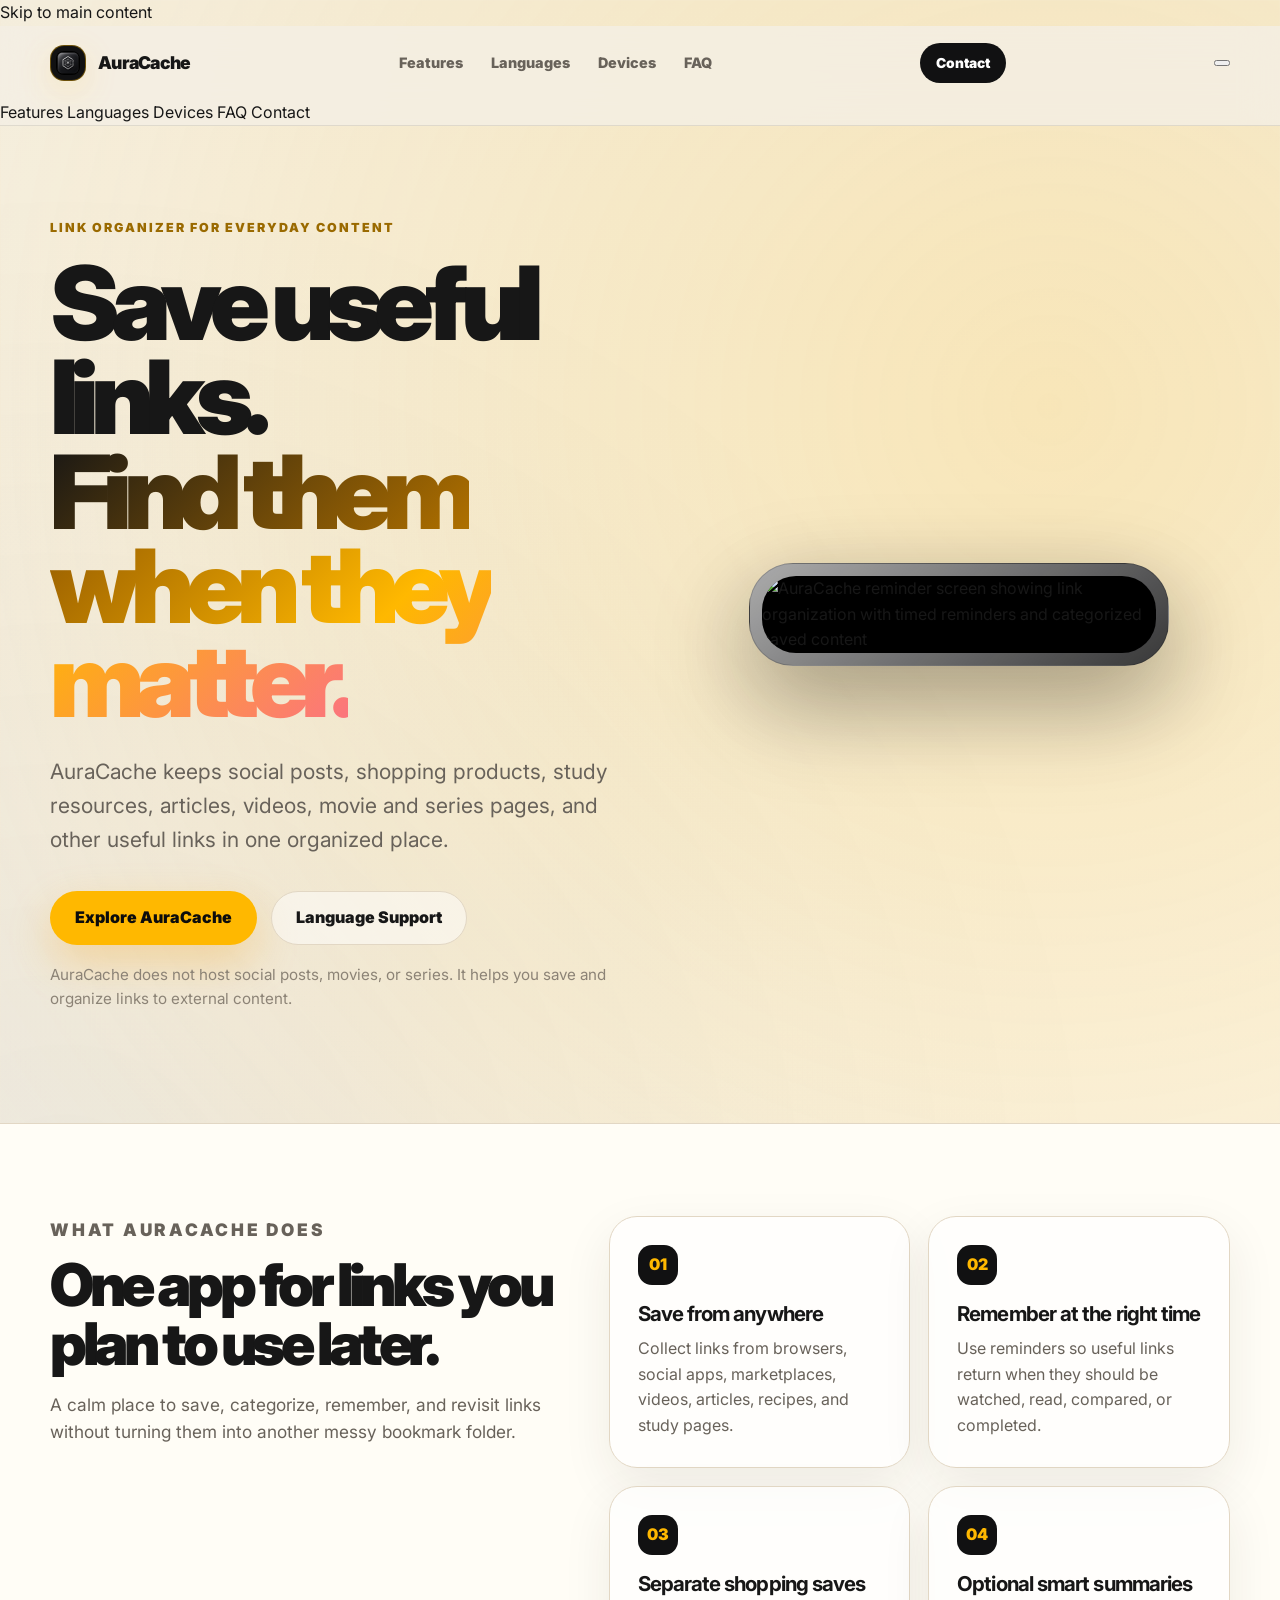
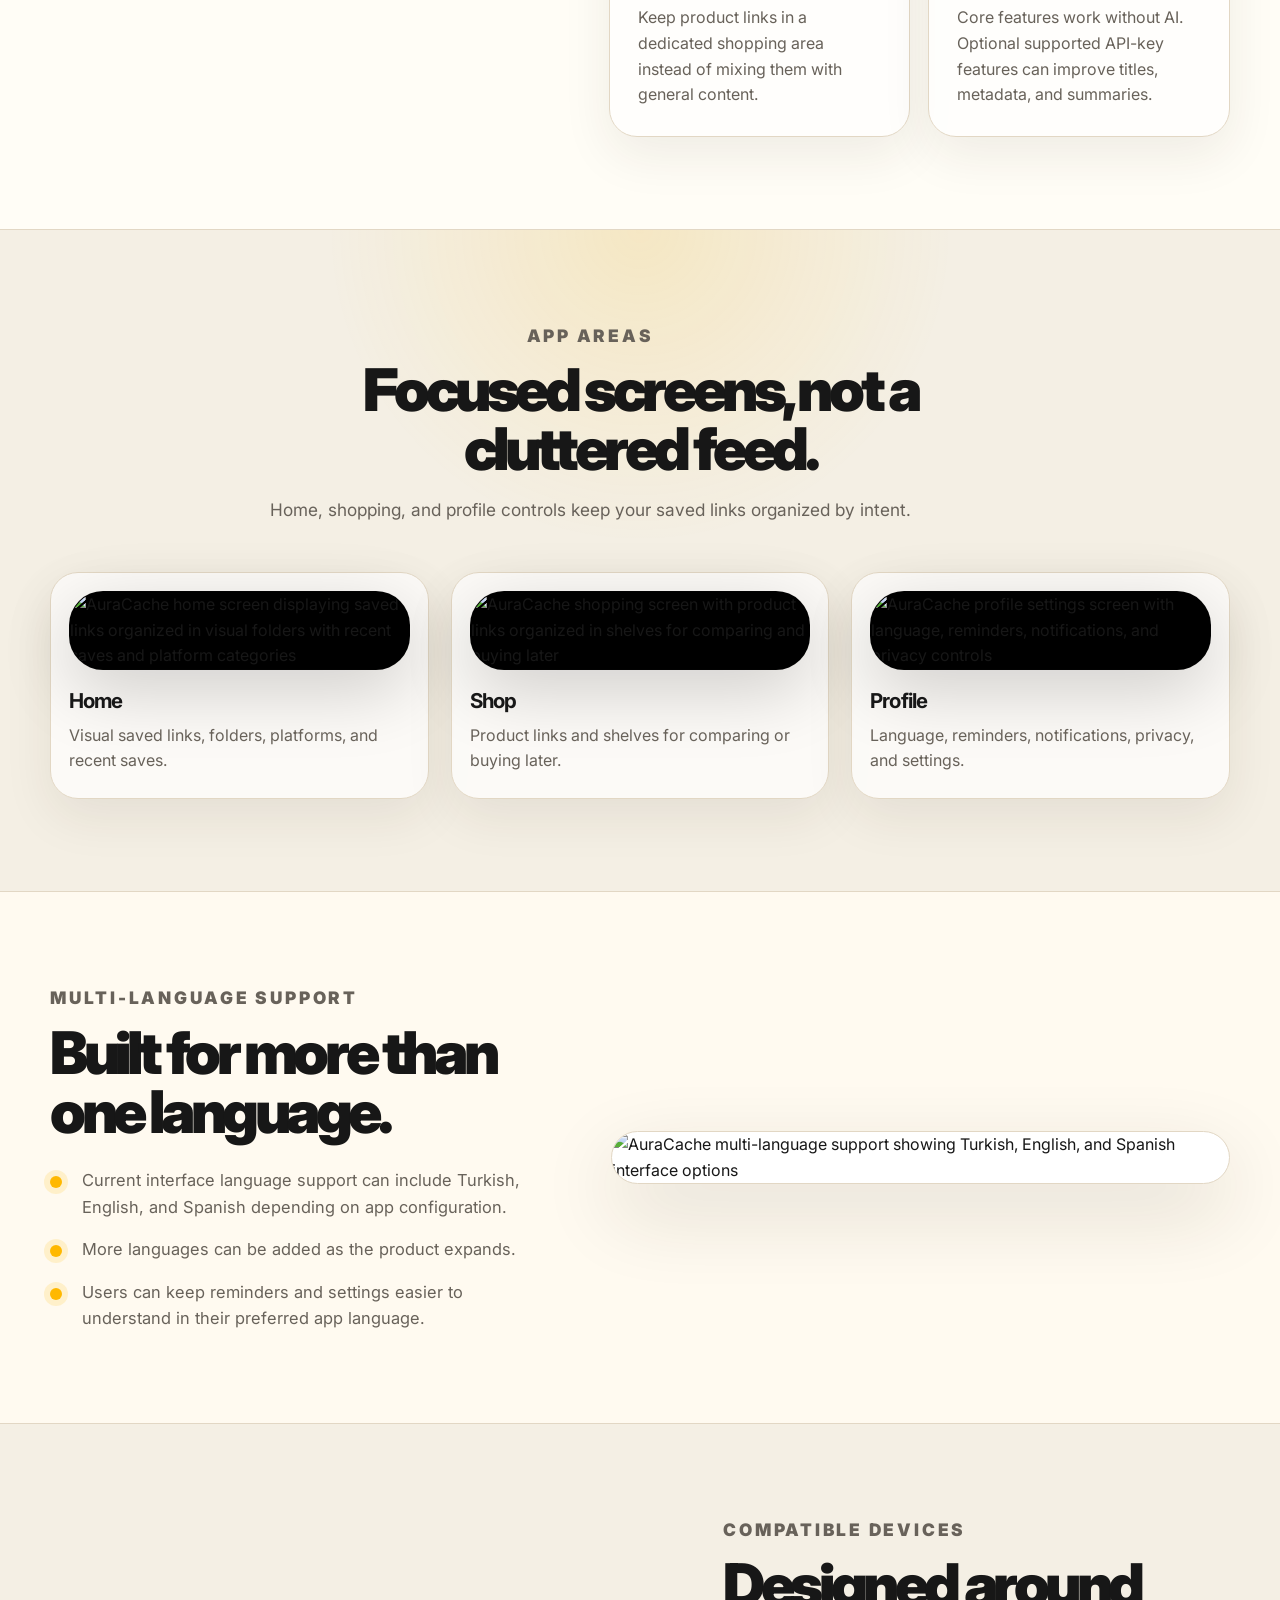
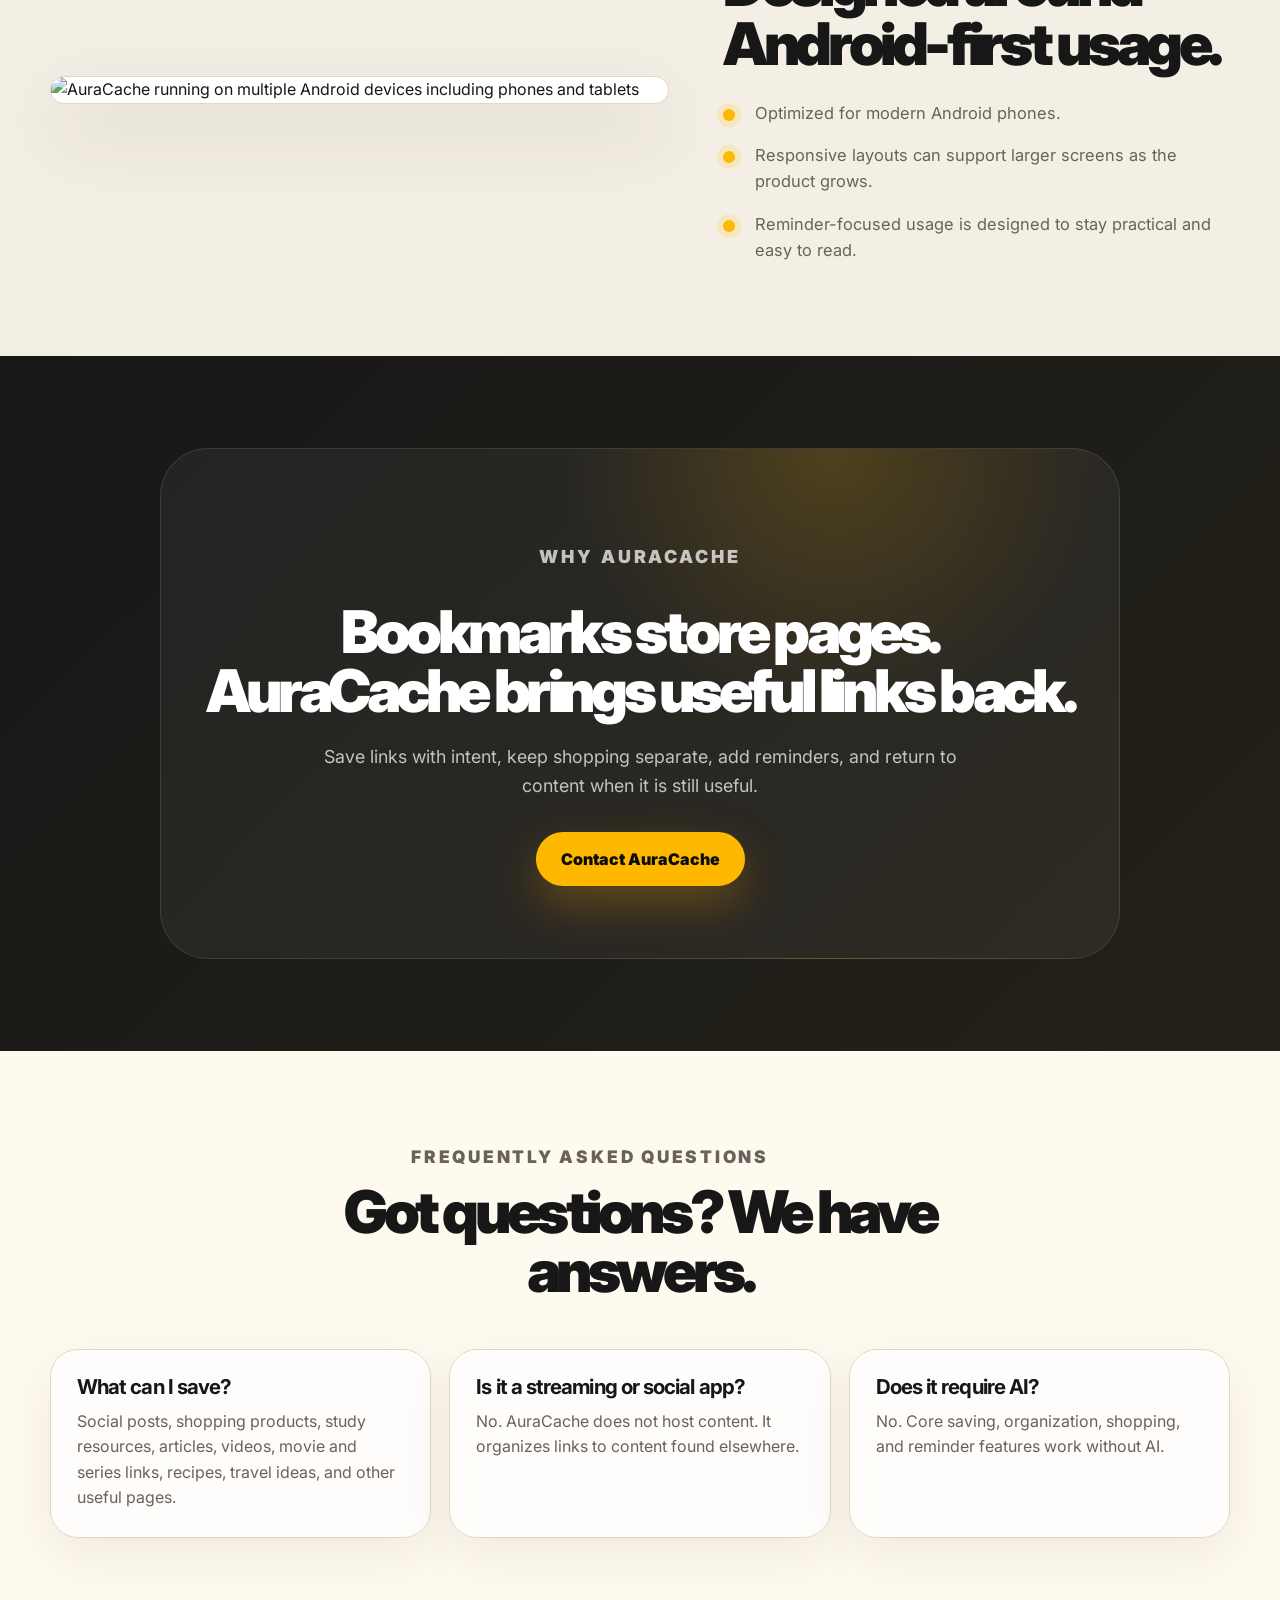
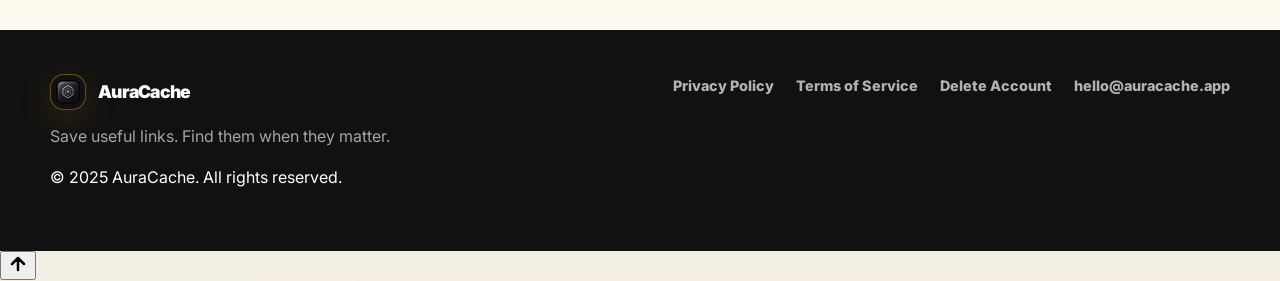
==== commit 78d281f7: "Update index.html" ====
--- a/index.html
+++ b/index.html
@@ -2,31 +2,392 @@
 <html lang="en">
 <head>
   <meta charset="utf-8">
-  <title>AuraCache — Save, organize, and revisit useful links</title>
+  <title>AuraCache — Save, Organize &amp; Revisit Useful Links | Link Organizer App</title>
   <meta name="viewport" content="width=device-width, initial-scale=1">
-  <meta name="description" content="AuraCache helps you save and organize social posts, shopping products, study resources, articles, videos, movie and series links, and other useful pages in one focused app.">
-  <meta name="keywords" content="AuraCache, save links, link organizer, bookmark manager, reminders, shopping links, read later app, productivity app">
-  <meta name="robots" content="index, follow">
+  <meta name="description" content="AuraCache helps you save and organize social posts, shopping products, study resources, articles, videos, movie and series links, and other useful pages in one focused Android app. Set reminders, keep shopping links separate, and find saved content when it matters.">
+  <meta name="keywords" content="AuraCache, save links, link organizer, bookmark manager, reminders, shopping links, read later app, productivity app, Android link saver, save social media posts, organize bookmarks, link reminder app">
+  <meta name="robots" content="index, follow, max-image-preview:large, max-snippet:-1">
+  <meta name="author" content="AuraCache">
   <link rel="canonical" href="https://auracache.app/">
-  <meta property="og:type" content="website"><meta property="og:site_name" content="AuraCache"><meta property="og:url" content="https://auracache.app/">
-  <meta property="og:title" content="AuraCache — Save useful links. Find them when they matter."><meta property="og:description" content="A focused link organizer for social posts, shopping links, articles, videos, study resources, reminders, and useful pages."><meta property="og:image" content="https://auracache.app/og-image.png">
-  <meta name="twitter:card" content="summary_large_image"><meta name="twitter:title" content="AuraCache — Save useful links. Find them when they matter."><meta name="twitter:description" content="Save, organize, and revisit useful links in one focused app."><meta name="twitter:image" content="https://auracache.app/og-image.png">
-  <script async src="https://www.googletagmanager.com/gtag/js?id=G-YW6B66FDKB"></script><script>window.dataLayer=window.dataLayer||[];function gtag(){dataLayer.push(arguments)}gtag('js',new Date());gtag('config','G-YW6B66FDKB');</script>
-  <link rel="icon" href="favicon.ico" sizes="any"><link rel="icon" type="image/png" sizes="32x32" href="favicon-32x32.png"><link rel="icon" type="image/png" sizes="16x16" href="favicon-16x16.png"><link rel="apple-touch-icon" href="apple-touch-icon.png"><link rel="manifest" href="site.webmanifest"><meta name="theme-color" content="#f4efe4">
-  <link rel="preconnect" href="https://fonts.googleapis.com"><link rel="preconnect" href="https://fonts.gstatic.com" crossorigin><link href="https://fonts.googleapis.com/css2?family=Inter:wght@500;600;700;800;900&display=swap" rel="stylesheet"><link rel="stylesheet" href="style.css">
-  <script type="application/ld+json">{"@context":"https://schema.org","@type":"MobileApplication","name":"AuraCache","applicationCategory":"ProductivityApplication","operatingSystem":"Android","description":"AuraCache helps people save and organize useful links from social media, shopping sites, study resources, articles, videos, movie and series platforms, and more.","url":"https://auracache.app/","image":"https://auracache.app/og-image.png","publisher":{"@type":"Organization","name":"AuraCache","url":"https://auracache.app/"}}</script>
+
+  <!-- Open Graph -->
+  <meta property="og:type" content="website">
+  <meta property="og:site_name" content="AuraCache">
+  <meta property="og:url" content="https://auracache.app/">
+  <meta property="og:title" content="AuraCache — Save Useful Links. Find Them When They Matter.">
+  <meta property="og:description" content="A focused link organizer for social posts, shopping links, articles, videos, study resources, reminders, and useful pages.">
+  <meta property="og:image" content="https://auracache.app/og-image.png">
+  <meta property="og:image:width" content="1200">
+  <meta property="og:image:height" content="630">
+  <meta property="og:image:alt" content="AuraCache app interface showing organized links and reminders">
+  <meta property="og:locale" content="en_US">
+
+  <!-- Twitter Card -->
+  <meta name="twitter:card" content="summary_large_image">
+  <meta name="twitter:title" content="AuraCache — Save Useful Links. Find Them When They Matter.">
+  <meta name="twitter:description" content="Save, organize, and revisit useful links in one focused app.">
+  <meta name="twitter:image" content="https://auracache.app/og-image.png">
+  <meta name="twitter:image:alt" content="AuraCache app interface showing organized links and reminders">
+
+  <!-- Google Analytics -->
+  <script async src="https://www.googletagmanager.com/gtag/js?id=G-YW6B66FDKB"></script>
+  <script>window.dataLayer=window.dataLayer||[];function gtag(){dataLayer.push(arguments)}gtag('js',new Date());gtag('config','G-YW6B66FDKB');</script>
+
+  <!-- Favicons & Manifest -->
+  <link rel="icon" href="favicon.ico" sizes="any">
+  <link rel="icon" type="image/png" sizes="32x32" href="favicon-32x32.png">
+  <link rel="icon" type="image/png" sizes="16x16" href="favicon-16x16.png">
+  <link rel="apple-touch-icon" href="apple-touch-icon.png">
+  <link rel="manifest" href="site.webmanifest">
+  <meta name="theme-color" content="#f4efe4">
+
+  <!-- Fonts & Stylesheet -->
+  <link rel="preconnect" href="https://fonts.googleapis.com">
+  <link rel="preconnect" href="https://fonts.gstatic.com" crossorigin>
+  <link href="https://fonts.googleapis.com/css2?family=Inter:wght@400;500;600;700;800;900&display=swap" rel="stylesheet">
+  <link rel="stylesheet" href="style.css">
+
+  <!-- Structured Data: MobileApplication -->
+  <script type="application/ld+json">
+  {
+    "@context": "https://schema.org",
+    "@type": "MobileApplication",
+    "name": "AuraCache",
+    "applicationCategory": "ProductivityApplication",
+    "operatingSystem": "Android",
+    "description": "AuraCache helps people save and organize useful links from social media, shopping sites, study resources, articles, videos, movie and series platforms, and more.",
+    "url": "https://auracache.app/",
+    "image": "https://auracache.app/og-image.png",
+    "publisher": {
+      "@type": "Organization",
+      "name": "AuraCache",
+      "url": "https://auracache.app/"
+    }
+  }
+  </script>
+
+  <!-- Structured Data: FAQPage (Google Rich Results) -->
+  <script type="application/ld+json">
+  {
+    "@context": "https://schema.org",
+    "@type": "FAQPage",
+    "mainEntity": [
+      {
+        "@type": "Question",
+        "name": "What can I save with AuraCache?",
+        "acceptedAnswer": {
+          "@type": "Answer",
+          "text": "Social posts, shopping products, study resources, articles, videos, movie and series links, recipes, travel ideas, and other useful pages."
+        }
+      },
+      {
+        "@type": "Question",
+        "name": "Is AuraCache a streaming or social app?",
+        "acceptedAnswer": {
+          "@type": "Answer",
+          "text": "No. AuraCache does not host content. It organizes links to content found elsewhere."
+        }
+      },
+      {
+        "@type": "Question",
+        "name": "Does AuraCache require AI?",
+        "acceptedAnswer": {
+          "@type": "Answer",
+          "text": "No. Core saving, organization, shopping, and reminder features work without AI. Optional AI-powered features are available with a supported API key."
+        }
+      }
+    ]
+  }
+  </script>
+
+  <!-- Structured Data: WebSite -->
+  <script type="application/ld+json">
+  {
+    "@context": "https://schema.org",
+    "@type": "WebSite",
+    "name": "AuraCache",
+    "url": "https://auracache.app/"
+  }
+  </script>
 </head>
 <body>
-<header class="site-header"><div class="container nav"><a class="brand" href="#top" aria-label="AuraCache home"><span class="brand-mark"><img src="android-chrome-192x192.png" alt="" width="24" height="24"></span><span>AuraCache</span></a><nav class="nav-links" aria-label="Main navigation"><a href="#features">Features</a><a href="#languages">Languages</a><a href="#devices">Devices</a><a href="#faq">FAQ</a></nav><a class="nav-pill" href="mailto:hello@auracache.app">Contact</a></div></header>
-<main id="top">
-<section class="hero"><div class="container hero-grid"><div class="hero-copy" data-reveal><p class="eyebrow">Link organizer for everyday content</p><h1>Save useful links.<br><span>Find them when they matter.</span></h1><p class="hero-lead">AuraCache keeps social posts, shopping products, study resources, articles, videos, movie and series pages, and other useful links in one organized place.</p><div class="hero-actions"><a class="btn btn-primary" href="#features">Explore AuraCache</a><a class="btn btn-secondary" href="#languages">Language Support</a></div><p class="hero-note">AuraCache does not host social posts, movies, or series. It helps you save and organize links to external content.</p></div><div class="hero-visual" data-reveal><div class="hero-phone"><img src="images/hero-reminder.png" alt="AuraCache reminder screen preview"></div></div></div></section>
-<section class="section feature-showcase" id="features"><div class="container feature-layout"><div class="section-copy" data-reveal><p class="kicker">What AuraCache does</p><h2>One app for links you plan to use later.</h2><p>A calm place to save, categorize, remember, and revisit links without turning them into another messy bookmark folder.</p></div><div class="feature-cards"><article class="feature-card" data-reveal><span>01</span><h3>Save from anywhere</h3><p>Collect links from browsers, social apps, marketplaces, videos, articles, recipes, and study pages.</p></article><article class="feature-card" data-reveal><span>02</span><h3>Remember at the right time</h3><p>Use reminders so useful links return when they should be watched, read, compared, or completed.</p></article><article class="feature-card" data-reveal><span>03</span><h3>Separate shopping saves</h3><p>Keep product links in a dedicated shopping area instead of mixing them with general content.</p></article><article class="feature-card" data-reveal><span>04</span><h3>Optional smart summaries</h3><p>Core features work without AI. Optional supported API-key features can improve titles, metadata, and summaries.</p></article></div></div></section>
-<section class="section app-screens"><div class="container"><div class="section-header center" data-reveal><p class="kicker">App areas</p><h2>Focused screens, not a cluttered feed.</h2><p>Home, shopping, and profile controls keep your saved links organized by intent.</p></div><div class="screen-row"><article class="screen-card" data-reveal><img src="images/home.png" alt="AuraCache home screen"><h3>Home</h3><p>Visual saved links, folders, platforms, and recent saves.</p></article><article class="screen-card" data-reveal><img src="images/shop.png" alt="AuraCache shopping screen"><h3>Shop</h3><p>Product links and shelves for comparing or buying later.</p></article><article class="screen-card" data-reveal><img src="images/profile.png" alt="AuraCache profile screen"><h3>Profile</h3><p>Language, reminders, notifications, privacy, and settings.</p></article></div></div></section>
-<section class="section language-section" id="languages"><div class="container split-section"><div class="section-copy" data-reveal><p class="kicker">Multi-language support</p><h2>Built for more than one language.</h2><ul class="clean-list"><li>Current interface language support can include Turkish, English, and Spanish depending on app configuration.</li><li>More languages can be added as the product expands.</li><li>Users can keep reminders and settings easier to understand in their preferred app language.</li></ul></div><div class="visual-panel" data-reveal><img src="images/language-support.png" alt="AuraCache language support visual"></div></div></section>
-<section class="section device-section" id="devices"><div class="container split-section reverse"><div class="visual-panel" data-reveal><img src="images/compatible-devices.png" alt="AuraCache compatible device visual"></div><div class="section-copy" data-reveal><p class="kicker">Compatible devices</p><h2>Designed around Android-first usage.</h2><ul class="clean-list"><li>Optimized for modern Android phones.</li><li>Responsive layouts can support larger screens as the product grows.</li><li>Reminder-focused usage is designed to stay practical and easy to read.</li></ul></div></div></section>
-<section class="section why-section"><div class="container why-card" data-reveal><p class="kicker">Why AuraCache</p><h2>Bookmarks store pages. AuraCache brings useful links back.</h2><p>Save links with intent, keep shopping separate, add reminders, and return to content when it is still useful.</p><a class="btn btn-primary" href="mailto:hello@auracache.app">Contact AuraCache</a></div></section>
-<section class="section faq-section" id="faq"><div class="container faq-grid"><article class="faq-item" data-reveal><h3>What can I save?</h3><p>Social posts, shopping products, study resources, articles, videos, movie and series links, recipes, travel ideas, and other useful pages.</p></article><article class="faq-item" data-reveal><h3>Is it a streaming or social app?</h3><p>No. AuraCache does not host content. It organizes links to content found elsewhere.</p></article><article class="faq-item" data-reveal><h3>Does it require AI?</h3><p>No. Core saving, organization, shopping, and reminder features work without AI.</p></article></div></section>
-</main>
-<footer class="site-footer"><div class="container footer-inner"><div><a class="brand" href="#top" aria-label="AuraCache home"><span class="brand-mark"><img src="android-chrome-192x192.png" alt="" width="24" height="24"></span><span>AuraCache</span></a><p>Save useful links. Find them when they matter.</p></div><div class="footer-links"><a href="privacy.html">Privacy Policy</a><a href="terms.html">Terms of Service</a><a href="delete-account/">Delete Account</a><a href="mailto:hello@auracache.app">hello@auracache.app</a></div></div></footer>
-<script>(function(){var items=document.querySelectorAll('[data-reveal]');if(!('IntersectionObserver'in window)){items.forEach(function(i){i.classList.add('is-visible')});return}var o=new IntersectionObserver(function(e){e.forEach(function(x){if(x.isIntersecting){x.target.classList.add('is-visible');o.unobserve(x.target)}})},{threshold:.12,rootMargin:'0px 0px -5% 0px'});items.forEach(function(i){o.observe(i)})})();</script>
-</body></html>
+
+  <!-- Skip to Content (Accessibility) -->
+  <a href="#main-content" class="skip-link">Skip to main content</a>
+
+  <!-- ===== HEADER ===== -->
+  <header class="site-header" role="banner">
+    <div class="container nav">
+      <a class="brand" href="#top" aria-label="AuraCache home">
+        <span class="brand-mark">
+          <img src="android-chrome-192x192.png" alt="" width="24" height="24">
+        </span>
+        <span>AuraCache</span>
+      </a>
+
+      <nav class="nav-links" aria-label="Main navigation">
+        <a href="#features">Features</a>
+        <a href="#languages">Languages</a>
+        <a href="#devices">Devices</a>
+        <a href="#faq">FAQ</a>
+      </nav>
+
+      <a class="nav-pill" href="mailto:hello@auracache.app">Contact</a>
+
+      <!-- Hamburger toggle (mobile only) -->
+      <button class="hamburger" id="menuToggle" aria-label="Open navigation menu" aria-expanded="false" aria-controls="mobileNav">
+        <span class="hamburger-line"></span>
+        <span class="hamburger-line"></span>
+        <span class="hamburger-line"></span>
+      </button>
+    </div>
+
+    <!-- Mobile Navigation Overlay -->
+    <nav class="mobile-nav" id="mobileNav" aria-label="Mobile navigation">
+      <a href="#features">Features</a>
+      <a href="#languages">Languages</a>
+      <a href="#devices">Devices</a>
+      <a href="#faq">FAQ</a>
+      <a href="mailto:hello@auracache.app" class="mobile-nav-contact">Contact</a>
+    </nav>
+  </header>
+
+  <!-- ===== MAIN CONTENT ===== -->
+  <main id="main-content">
+
+    <!-- Hero -->
+    <section class="hero" id="top" aria-labelledby="hero-heading">
+      <div class="container hero-grid">
+        <div class="hero-copy" data-reveal>
+          <p class="eyebrow">Link organizer for everyday content</p>
+          <h1 id="hero-heading">Save useful links.<br><span>Find them when they matter.</span></h1>
+          <p class="hero-lead">AuraCache keeps social posts, shopping products, study resources, articles, videos, movie and series pages, and other useful links in one organized place.</p>
+          <div class="hero-actions">
+            <a class="btn btn-primary" href="#features">Explore AuraCache</a>
+            <a class="btn btn-secondary" href="#languages">Language Support</a>
+          </div>
+          <p class="hero-note">AuraCache does not host social posts, movies, or series. It helps you save and organize links to external content.</p>
+        </div>
+        <div class="hero-visual" data-reveal>
+          <div class="hero-phone">
+            <img src="images/hero-reminder.png" alt="AuraCache reminder screen showing link organization with timed reminders and categorized saved content" fetchpriority="high" decoding="async">
+          </div>
+        </div>
+      </div>
+    </section>
+
+    <!-- Features -->
+    <section class="section feature-showcase" id="features" aria-labelledby="features-heading">
+      <div class="container feature-layout">
+        <div class="section-copy" data-reveal>
+          <p class="kicker">What AuraCache does</p>
+          <h2 id="features-heading">One app for links you plan to use later.</h2>
+          <p>A calm place to save, categorize, remember, and revisit links without turning them into another messy bookmark folder.</p>
+        </div>
+        <div class="feature-cards">
+          <article class="feature-card" data-reveal>
+            <span>01</span>
+            <h3>Save from anywhere</h3>
+            <p>Collect links from browsers, social apps, marketplaces, videos, articles, recipes, and study pages.</p>
+          </article>
+          <article class="feature-card" data-reveal>
+            <span>02</span>
+            <h3>Remember at the right time</h3>
+            <p>Use reminders so useful links return when they should be watched, read, compared, or completed.</p>
+          </article>
+          <article class="feature-card" data-reveal>
+            <span>03</span>
+            <h3>Separate shopping saves</h3>
+            <p>Keep product links in a dedicated shopping area instead of mixing them with general content.</p>
+          </article>
+          <article class="feature-card" data-reveal>
+            <span>04</span>
+            <h3>Optional smart summaries</h3>
+            <p>Core features work without AI. Optional supported API-key features can improve titles, metadata, and summaries.</p>
+          </article>
+        </div>
+      </div>
+    </section>
+
+    <!-- App Screens -->
+    <section class="section app-screens" aria-labelledby="screens-heading">
+      <div class="container">
+        <div class="section-header center" data-reveal>
+          <p class="kicker">App areas</p>
+          <h2 id="screens-heading">Focused screens, not a cluttered feed.</h2>
+          <p>Home, shopping, and profile controls keep your saved links organized by intent.</p>
+        </div>
+        <div class="screen-row">
+          <article class="screen-card" data-reveal>
+            <img src="images/home.png" alt="AuraCache home screen displaying saved links organized in visual folders with recent saves and platform categories" loading="lazy" decoding="async">
+            <h3>Home</h3>
+            <p>Visual saved links, folders, platforms, and recent saves.</p>
+          </article>
+          <article class="screen-card" data-reveal>
+            <img src="images/shop.png" alt="AuraCache shopping screen with product links organized in shelves for comparing and buying later" loading="lazy" decoding="async">
+            <h3>Shop</h3>
+            <p>Product links and shelves for comparing or buying later.</p>
+          </article>
+          <article class="screen-card" data-reveal>
+            <img src="images/profile.png" alt="AuraCache profile settings screen with language, reminders, notifications, and privacy controls" loading="lazy" decoding="async">
+            <h3>Profile</h3>
+            <p>Language, reminders, notifications, privacy, and settings.</p>
+          </article>
+        </div>
+      </div>
+    </section>
+
+    <!-- Language Support -->
+    <section class="section language-section" id="languages" aria-labelledby="languages-heading">
+      <div class="container split-section">
+        <div class="section-copy" data-reveal>
+          <p class="kicker">Multi-language support</p>
+          <h2 id="languages-heading">Built for more than one language.</h2>
+          <ul class="clean-list">
+            <li>Current interface language support can include Turkish, English, and Spanish depending on app configuration.</li>
+            <li>More languages can be added as the product expands.</li>
+            <li>Users can keep reminders and settings easier to understand in their preferred app language.</li>
+          </ul>
+        </div>
+        <div class="visual-panel" data-reveal>
+          <img src="images/language-support.png" alt="AuraCache multi-language support showing Turkish, English, and Spanish interface options" loading="lazy" decoding="async">
+        </div>
+      </div>
+    </section>
+
+    <!-- Compatible Devices -->
+    <section class="section device-section" id="devices" aria-labelledby="devices-heading">
+      <div class="container split-section reverse">
+        <div class="visual-panel" data-reveal>
+          <img src="images/compatible-devices.png" alt="AuraCache running on multiple Android devices including phones and tablets" loading="lazy" decoding="async">
+        </div>
+        <div class="section-copy" data-reveal>
+          <p class="kicker">Compatible devices</p>
+          <h2 id="devices-heading">Designed around Android-first usage.</h2>
+          <ul class="clean-list">
+            <li>Optimized for modern Android phones.</li>
+            <li>Responsive layouts can support larger screens as the product grows.</li>
+            <li>Reminder-focused usage is designed to stay practical and easy to read.</li>
+          </ul>
+        </div>
+      </div>
+    </section>
+
+    <!-- Why AuraCache -->
+    <section class="section why-section" aria-labelledby="why-heading">
+      <div class="container why-card" data-reveal>
+        <p class="kicker">Why AuraCache</p>
+        <h2 id="why-heading">Bookmarks store pages. AuraCache brings useful links back.</h2>
+        <p>Save links with intent, keep shopping separate, add reminders, and return to content when it is still useful.</p>
+        <a class="btn btn-primary" href="mailto:hello@auracache.app">Contact AuraCache</a>
+      </div>
+    </section>
+
+    <!-- FAQ -->
+    <section class="section faq-section" id="faq" aria-labelledby="faq-heading">
+      <div class="container">
+        <div class="section-header center" data-reveal>
+          <p class="kicker">Frequently asked questions</p>
+          <h2 id="faq-heading">Got questions? We have answers.</h2>
+        </div>
+        <div class="faq-grid">
+          <article class="faq-item" data-reveal>
+            <h3>What can I save?</h3>
+            <p>Social posts, shopping products, study resources, articles, videos, movie and series links, recipes, travel ideas, and other useful pages.</p>
+          </article>
+          <article class="faq-item" data-reveal>
+            <h3>Is it a streaming or social app?</h3>
+            <p>No. AuraCache does not host content. It organizes links to content found elsewhere.</p>
+          </article>
+          <article class="faq-item" data-reveal>
+            <h3>Does it require AI?</h3>
+            <p>No. Core saving, organization, shopping, and reminder features work without AI.</p>
+          </article>
+        </div>
+      </div>
+    </section>
+
+  </main>
+
+  <!-- ===== FOOTER ===== -->
+  <footer class="site-footer" role="contentinfo">
+    <div class="container footer-inner">
+      <div>
+        <a class="brand" href="#top" aria-label="AuraCache home">
+          <span class="brand-mark">
+            <img src="android-chrome-192x192.png" alt="" width="24" height="24">
+          </span>
+          <span>AuraCache</span>
+        </a>
+        <p>Save useful links. Find them when they matter.</p>
+      </div>
+      <div class="footer-links">
+        <a href="privacy.html">Privacy Policy</a>
+        <a href="terms.html">Terms of Service</a>
+        <a href="delete-account/">Delete Account</a>
+        <a href="mailto:hello@auracache.app">hello@auracache.app</a>
+      </div>
+    </div>
+    <div class="container footer-bottom">
+      <p>&copy; 2025 AuraCache. All rights reserved.</p>
+    </div>
+  </footer>
+
+  <!-- Scroll to Top Button -->
+  <button class="scroll-top" id="scrollTop" aria-label="Scroll to top">
+    <svg width="20" height="20" viewBox="0 0 20 20" fill="none" xmlns="http://www.w3.org/2000/svg" aria-hidden="true">
+      <path d="M10 16V4M10 4L4 10M10 4L16 10" stroke="currentColor" stroke-width="2.5" stroke-linecap="round" stroke-linejoin="round"/>
+    </svg>
+  </button>
+
+  <!-- ===== SCRIPTS ===== -->
+  <script>
+  /* Intersection Observer — Reveal animations */
+  (function(){
+    var items=document.querySelectorAll('[data-reveal]');
+    if(!('IntersectionObserver' in window)){items.forEach(function(i){i.classList.add('is-visible')});return}
+    var o=new IntersectionObserver(function(e){e.forEach(function(x){if(x.isIntersecting){x.target.classList.add('is-visible');o.unobserve(x.target)}})},{threshold:.12,rootMargin:'0px 0px -5% 0px'});
+    items.forEach(function(i){o.observe(i)});
+  })();
+
+  /* Hamburger menu toggle */
+  (function(){
+    var toggle=document.getElementById('menuToggle');
+    var nav=document.getElementById('mobileNav');
+    if(!toggle||!nav)return;
+    toggle.addEventListener('click',function(){
+      var isOpen=this.getAttribute('aria-expanded')==='true';
+      this.setAttribute('aria-expanded',String(!isOpen));
+      nav.classList.toggle('is-open');
+      document.body.classList.toggle('nav-open');
+    });
+    nav.querySelectorAll('a').forEach(function(link){
+      link.addEventListener('click',function(){
+        toggle.setAttribute('aria-expanded','false');
+        nav.classList.remove('is-open');
+        document.body.classList.remove('nav-open');
+      });
+    });
+  })();
+
+  /* Header scroll effect + Scroll-to-top button */
+  (function(){
+    var header=document.querySelector('.site-header');
+    var scrollBtn=document.getElementById('scrollTop');
+    var ticking=false;
+    window.addEventListener('scroll',function(){
+      if(!ticking){
+        requestAnimationFrame(function(){
+          var y=window.scrollY;
+          if(header)header.classList.toggle('scrolled',y>30);
+          if(scrollBtn)scrollBtn.classList.toggle('visible',y>600);
+          ticking=false;
+        });
+        ticking=true;
+      }
+    });
+    if(scrollBtn){scrollBtn.addEventListener('click',function(){window.scrollTo({top:0,behavior:'smooth'})})}
+  })();
+  </script>
+</body>
+</html>
--- a/style.css
+++ b/style.css
@@ -1,210 +1,398 @@
 :root{
-  --bg:#05060b;
-  --bg2:#090b12;
-  --panel:#10131c;
-  --panel2:#151923;
-  --line:rgba(255,255,255,.1);
-  --line2:rgba(245,158,11,.25);
-  --text:#f8fafc;
-  --muted:#a8b0bd;
-  --soft:#6f7785;
+  --paper:#f4efe4;
+  --paper-2:#fffaf0;
+  --paper-3:#eee6d7;
+  --ink:#171717;
+  --muted:#68625a;
+  --soft:#8c8376;
+  --card:#fffdf6;
+  --line:#e2d7c4;
+  --dark:#111112;
+  --dark-2:#1a1a1c;
   --amber:#ffb800;
-  --amber2:#f59e0b;
-  --pink:#ec4899;
-  --blue:#3b82f6;
+  --amber-2:#f59e0b;
+  --rose:#fb7185;
   --green:#22c55e;
-  --violet:#8b5cf6;
-  --shadow:0 30px 90px rgba(0,0,0,.45);
-  --max:1180px;
-}
-
-*{box-sizing:border-box}
-html{scroll-behavior:smooth;background:var(--bg);color:var(--text)}
+  --shadow:0 28px 80px rgba(45,35,20,.14);
+  --max:1180px}
+
+*{
+  box-sizing:border-box}
+html{
+  scroll-behavior:smooth;
+  background:var(--paper);
+  color:var(--ink)}
 body{
   margin:0;
   overflow-x:hidden;
   font-family:Inter,system-ui,-apple-system,BlinkMacSystemFont,"Segoe UI",sans-serif;
-  background:
-    radial-gradient(circle at 20% -10%,rgba(245,158,11,.18),transparent 32%),
-    radial-gradient(circle at 82% 8%,rgba(59,130,246,.12),transparent 30%),
-    linear-gradient(180deg,#05060b 0%,#080a12 42%,#05060b 100%);
-  color:var(--text);
+  color:var(--ink);
   line-height:1.6;
-}
-
-a{color:inherit;text-decoration:none}
-img{max-width:100%;display:block}
-.container{width:min(100% - 40px,var(--max));margin:0 auto}
-
-.page-glow{position:fixed;pointer-events:none;z-index:-1;border-radius:999px;filter:blur(90px);opacity:.45}
-.page-glow-one{width:420px;height:420px;left:-150px;top:120px;background:rgba(245,158,11,.18)}
-.page-glow-two{width:520px;height:520px;right:-180px;top:680px;background:rgba(99,102,241,.16)}
-
+  background:radial-gradient(circle at 82% 8%,rgba(255,184,0,.20),transparent 28%),radial-gradient(circle at 5% 24%,rgba(17,17,18,.06),transparent 26%),linear-gradient(180deg,var(--paper) 0%,var(--paper-2) 44%,var(--paper) 100%)}
+
+a{
+  color:inherit;
+  text-decoration:none}
+img{
+  max-width:100%;
+  display:block}
+.container{
+  width:min(100% - 40px,var(--max));
+  margin:0 auto}
 .site-header{
   position:sticky;
   top:0;
   z-index:50;
-  background:rgba(5,6,11,.72);
-  border-bottom:1px solid var(--line);
+  background:rgba(244,239,228,.84);
+  border-bottom:1px solid rgba(39,34,28,.10);
   backdrop-filter:blur(18px);
-  -webkit-backdrop-filter:blur(18px);
-}
-
-.nav{height:76px;display:flex;align-items:center;justify-content:space-between;gap:24px}
-.brand{display:inline-flex;align-items:center;gap:12px;font-size:1.14rem;font-weight:900;letter-spacing:-.04em}
-.brand-mark{width:34px;height:34px;border-radius:12px;display:grid;place-items:center;background:rgba(255,184,0,.12);border:1px solid rgba(255,184,0,.22);box-shadow:0 0 24px rgba(255,184,0,.16);overflow:hidden}
-.brand-mark img{width:24px;height:24px;border-radius:8px}
-.nav-links{display:flex;align-items:center;gap:28px;color:var(--muted);font-size:.92rem;font-weight:700}
-.nav-links a{transition:.2s ease}
-.nav-links a:hover{color:var(--text)}
-.nav-status{display:inline-flex;align-items:center;gap:8px;padding:9px 14px;border:1px solid rgba(255,184,0,.22);border-radius:999px;color:#ffd36b;background:rgba(255,184,0,.08);font-size:.8rem;font-weight:800}
-.nav-status span{width:7px;height:7px;border-radius:999px;background:var(--amber);box-shadow:0 0 18px rgba(255,184,0,.8)}
-
-.hero{padding:88px 0 112px}
-.hero-grid{display:grid;grid-template-columns:minmax(0,.92fr) minmax(480px,1.08fr);align-items:center;gap:56px}
-.eyebrow{display:inline-flex;align-items:center;gap:9px;margin-bottom:20px;color:#ffd36b;text-transform:uppercase;letter-spacing:.14em;font-size:.76rem;font-weight:900}
-.eyebrow span{width:8px;height:8px;border-radius:999px;background:var(--amber);box-shadow:0 0 18px rgba(255,184,0,.7)}
-.hero h1{margin:0;max-width:720px;font-size:clamp(3rem,7vw,6.2rem);line-height:.92;letter-spacing:-.085em;font-weight:900}
-.hero h1 em{font-style:normal;background:linear-gradient(135deg,#fff 0%,#ffd36b 42%,#fb7185 100%);-webkit-background-clip:text;background-clip:text;color:transparent}
-.hero-lead{max-width:650px;margin:26px 0 0;color:rgba(226,232,240,.78);font-size:clamp(1.02rem,1.8vw,1.26rem)}
-.hero-actions{display:flex;flex-wrap:wrap;gap:14px;margin-top:34px}
-.btn{display:inline-flex;align-items:center;justify-content:center;min-height:52px;padding:0 24px;border-radius:999px;font-weight:900;border:1px solid transparent;transition:.2s ease}
-.btn:hover{transform:translateY(-2px)}
-.btn-primary{background:linear-gradient(135deg,#ffb800,#f59e0b);color:#0b0b0f;box-shadow:0 18px 48px rgba(245,158,11,.28)}
-.btn-secondary{border-color:var(--line);background:rgba(255,255,255,.05);color:var(--text)}
-.hero-note{margin-top:18px;color:var(--soft);font-size:.95rem}
-
-.hero-visual{min-height:650px;display:grid;place-items:center}
-.phone-stage{position:relative;width:min(100%,690px);height:650px;isolation:isolate}
-.phone-stage:before{
+  -webkit-backdrop-filter:blur(18px)}
+.nav{
+  height:74px;
+  display:flex;
+  align-items:center;
+  justify-content:space-between;
+  gap:24px}
+.brand{
+  display:inline-flex;
+  align-items:center;
+  gap:12px;
+  font-weight:900;
+  font-size:1.1rem;
+  letter-spacing:-.04em}
+.brand-mark{
+  width:36px;
+  height:36px;
+  border-radius:14px;
+  display:grid;
+  place-items:center;
+  background:#111112;
+  border:1px solid rgba(255,184,0,.38);
+  box-shadow:0 10px 34px rgba(255,184,0,.15);
+  overflow:hidden}
+.brand-mark img{
+  width:24px;
+  height:24px;
+  border-radius:8px}
+.nav-links{
+  display:flex;
+  gap:28px;
+  color:var(--muted);
+  font-size:.9rem;
+  font-weight:850}
+.nav-links a:hover{
+  color:var(--ink)}
+.nav-pill{
+  display:inline-flex;
+  align-items:center;
+  justify-content:center;
+  height:40px;
+  padding:0 16px;
+  border-radius:999px;
+  background:var(--dark);
+  color:#fff;
+  font-weight:900;
+  font-size:.86rem}
+.hero{
+  padding:92px 0 112px}
+.hero-grid{
+  display:grid;
+  grid-template-columns:minmax(0,1.03fr) minmax(360px,.97fr);
+  align-items:center;
+  gap:64px}
+.eyebrow{
+  margin:0 0 18px;
+  color:#9a6a00;
+  text-transform:uppercase;
+  letter-spacing:.16em;
+  font-weight:950;
+  font-size:.78rem}
+.hero h1{
+  margin:0;
+  font-weight:950;
+  letter-spacing:-.085em;
+  line-height:.92;
+  font-size:clamp(3.2rem,8vw,7rem)}
+.hero h1 span{
+  background:linear-gradient(135deg,#151515 0%,#a66a00 38%,#ffb800 66%,#fb7185 100%);
+  -webkit-background-clip:text;
+  background-clip:text;
+  color:transparent}
+.hero-lead{
+  max-width:660px;
+  margin:28px 0 0;
+  color:var(--muted);
+  font-size:clamp(1.05rem,1.9vw,1.32rem)}
+.hero-actions{
+  display:flex;
+  gap:14px;
+  flex-wrap:wrap;
+  margin-top:34px}
+.btn{
+  min-height:54px;
+  display:inline-flex;
+  align-items:center;
+  justify-content:center;
+  padding:0 24px;
+  border-radius:999px;
+  border:1px solid transparent;
+  font-weight:950;
+  transition:.2s ease}
+.btn:hover{
+  transform:translateY(-2px)}
+.btn-primary{
+  background:var(--amber);
+  color:#0c0c0c;
+  box-shadow:0 18px 44px rgba(245,158,11,.28)}
+.btn-secondary{
+  background:rgba(255,255,255,.50);
+  border-color:var(--line);
+  color:var(--ink)}
+.hero-note{
+  max-width:620px;
+  margin:18px 0 0;
+  color:var(--soft);
+  font-size:.95rem}
+.hero-visual{
+  display:grid;
+  place-items:center}
+.hero-phone{
+  width:min(100%,420px);
+  padding:12px;
+  border-radius:44px;
+  background:linear-gradient(145deg,rgba(255,255,255,.65),rgba(255,255,255,.16)),var(--dark);
+  border:1px solid rgba(17,17,18,.18);
+  box-shadow:var(--shadow),0 36px 100px rgba(0,0,0,.28)}
+.hero-phone img{
+  width:100%;
+  border-radius:34px;
+  background:#000}
+.section{
+  padding:92px 0}
+.section-header{
+  max-width:760px;
+  margin:0 0 48px}
+.section-header.center{
+  text-align:center;
+  margin-left:auto;
+  margin-right:auto}
+.kicker{
+  margin:0 0 12px;
+  color:#9a6a00;
+  font-size:.78rem;
+  font-weight:950;
+  letter-spacing:.16em;
+  text-transform:uppercase}
+h2{
+  margin:0;
+  font-size:clamp(2.15rem,4.6vw,4.2rem);
+  line-height:1;
+  letter-spacing:-.075em;
+  font-weight:950}
+.section-copy p,.section-header p{
+  color:var(--muted);
+  font-size:1.08rem;
+  max-width:660px}
+.feature-showcase{
+  background:var(--card);
+  border-top:1px solid var(--line);
+  border-bottom:1px solid var(--line)}
+.feature-layout{
+  display:grid;
+  grid-template-columns:.9fr 1.1fr;
+  gap:50px;
+  align-items:start}
+.feature-cards{
+  display:grid;
+  grid-template-columns:repeat(2,minmax(0,1fr));
+  gap:18px}
+.feature-card,.screen-card,.faq-item{
+  background:rgba(255,255,255,.72);
+  border:1px solid var(--line);
+  border-radius:28px;
+  box-shadow:0 18px 50px rgba(45,35,20,.08)}
+.feature-card{
+  min-height:230px;
+  padding:28px}
+.feature-card span{
+  display:inline-grid;
+  place-items:center;
+  width:40px;
+  height:40px;
+  border-radius:14px;
+  background:var(--dark);
+  color:var(--amber);
+  font-weight:950;
+  margin-bottom:18px}
+.feature-card h3,.screen-card h3,.faq-item h3{
+  margin:0 0 10px;
+  font-size:1.28rem;
+  letter-spacing:-.045em;
+  line-height:1.12}
+.feature-card p,.screen-card p,.faq-item p{
+  margin:0;
+  color:var(--muted)}
+.app-screens{
+  background:radial-gradient(circle at 50% 0,rgba(255,184,0,.14),transparent 34%),var(--paper)}
+.screen-row{
+  display:grid;
+  grid-template-columns:repeat(3,minmax(0,1fr));
+  gap:22px}
+.screen-card{
+  padding:18px 18px 24px}
+.screen-card img{
+  width:100%;
+  border-radius:34px;
+  background:#000;
+  border:1px solid rgba(17,17,18,.16);
+  box-shadow:0 20px 70px rgba(0,0,0,.18)}
+.screen-card h3{
+  margin-top:20px}
+.language-section,.device-section{
+  background:var(--paper-2);
+  border-top:1px solid var(--line)}
+.device-section{
+  background:var(--paper)}
+.split-section{
+  display:grid;
+  grid-template-columns:minmax(0,.9fr) minmax(360px,1.1fr);
+  align-items:center;
+  gap:54px}
+.split-section.reverse{
+  grid-template-columns:minmax(360px,1.1fr) minmax(0,.9fr)}
+.clean-list{
+  margin:26px 0 0;
+  padding:0;
+  list-style:none;
+  display:grid;
+  gap:16px;
+  color:var(--muted);
+  font-size:1.03rem}
+.clean-list li{
+  position:relative;
+  padding-left:32px}
+.clean-list li:before{
   content:"";
   position:absolute;
-  inset:52px 14px 40px;
-  border-radius:46px;
-  background:
-    radial-gradient(circle at 30% 20%,rgba(255,184,0,.20),transparent 30%),
-    radial-gradient(circle at 76% 26%,rgba(99,102,241,.16),transparent 32%),
-    linear-gradient(135deg,rgba(255,255,255,.07),rgba(255,255,255,.02));
-  border:1px solid rgba(255,184,0,.16);
-  box-shadow:var(--shadow);
-  z-index:-1;
+  left:0;
+  top:.55em;
+  width:12px;
+  height:12px;
+  border-radius:999px;
+  background:var(--amber);
+  box-shadow:0 0 0 6px rgba(255,184,0,.16)}
+.visual-panel{
+  border-radius:44px;
+  overflow:hidden;
+  border:1px solid var(--line);
+  background:#fff;
+  box-shadow:var(--shadow)}
+.visual-panel img{
+  width:100%}
+.why-section{
+  background:linear-gradient(135deg,#171717,#242118);
+  color:#fff}
+.why-card{
+  max-width:960px;
+  text-align:center;
+  padding:72px 40px;
+  border-radius:48px;
+  background:radial-gradient(circle at 70% 0,rgba(255,184,0,.18),transparent 32%),rgba(255,255,255,.05);
+  border:1px solid rgba(255,255,255,.10)}
+.why-card p{
+  color:rgba(255,255,255,.72);
+  max-width:680px;
+  margin:22px auto 32px;
+  font-size:1.12rem}
+.faq-section{
+  background:var(--paper-2)}
+.faq-grid{
+  display:grid;
+  grid-template-columns:repeat(3,minmax(0,1fr));
+  gap:18px}
+.faq-item{
+  padding:26px}
+.site-footer{
+  padding:44px 0;
+  background:#111112;
+  color:#fff}
+.footer-inner{
+  display:flex;
+  align-items:flex-start;
+  justify-content:space-between;
+  gap:32px}
+.footer-inner p{
+  color:rgba(255,255,255,.62);
+  margin:12px 0 0}
+.footer-links{
+  display:flex;
+  flex-wrap:wrap;
+  justify-content:flex-end;
+  gap:14px 22px}
+.footer-links a{
+  color:rgba(255,255,255,.68);
+  font-weight:800;
+  font-size:.9rem}
+.footer-links a:hover{
+  color:#fff}
+[data-reveal]{
+  opacity:0;
+  transform:translateY(18px);
+  transition:opacity .7s ease,transform .7s ease}
+[data-reveal].is-visible{
+  opacity:1;
+  transform:translateY(0)}
+@media(max-width:1000px){
+  .hero-grid,.feature-layout,.split-section,.split-section.reverse{
+  grid-template-columns:1fr}
+.hero-copy{
+  text-align:center}
+.hero-lead,.hero-note{
+  margin-left:auto;
+  margin-right:auto}
+.hero-actions{
+  justify-content:center}
+.screen-row,.faq-grid{
+  grid-template-columns:1fr}
+.screen-card{
+  max-width:420px;
+  margin:0 auto}
+
 }
-.phone-card{
-  position:absolute;
-  width:230px;
-  padding:8px 8px 14px;
-  border-radius:38px;
-  background:linear-gradient(145deg,rgba(255,255,255,.18),rgba(255,255,255,.035)),#05060b;
-  border:1px solid rgba(255,255,255,.16);
-  box-shadow:0 30px 80px rgba(0,0,0,.55);
+@media(max-width:740px){
+  .container{
+  width:min(100% - 28px,var(--max))}
+.nav{
+  height:66px}
+.nav-links{
+  display:none}
+.nav-pill{
+  height:38px;
+  padding:0 13px;
+  font-size:.78rem}
+.hero{
+  padding:56px 0 76px}
+.hero h1{
+  font-size:clamp(2.7rem,13vw,4.3rem)}
+.hero-phone{
+  width:min(100%,330px)}
+.section{
+  padding:64px 0}
+.feature-cards{
+  grid-template-columns:1fr}
+.visual-panel{
+  border-radius:30px}
+.footer-inner{
+  display:grid}
+.footer-links{
+  justify-content:flex-start}
+
 }
-.phone-card img{width:100%;border-radius:30px;background:#000}
-.phone-card span{display:block;margin-top:10px;text-align:center;color:#fff;font-weight:900;letter-spacing:-.03em}
-.phone-home{left:20px;top:48px;z-index:3;transform:rotate(-4deg)}
-.phone-reminders{left:225px;top:0;z-index:4;transform:rotate(2deg)}
-.phone-shop{left:412px;top:78px;z-index:2;transform:rotate(5deg);opacity:.96}
-
-.section{padding:96px 0}
-.section-dark{background:linear-gradient(180deg,#06070d,#05060b);border-top:1px solid var(--line);border-bottom:1px solid var(--line)}
-.section-white{background:#070912}
-.section-soft{background:rgba(255,255,255,.025)}
-.section-header{max-width:760px;margin-bottom:46px}
-.section-header.center{text-align:center;margin-left:auto;margin-right:auto}
-.kicker{color:#ffd36b;text-transform:uppercase;letter-spacing:.14em;font-weight:900;font-size:.78rem;margin-bottom:12px}
-.section h2{margin:0;font-size:clamp(2rem,4vw,4rem);line-height:1;letter-spacing:-.065em;font-weight:900}
-.section p{color:var(--muted);font-size:1.05rem}
-
-.memory-grid{display:grid;grid-template-columns:repeat(4,minmax(0,1fr));gap:16px}
-.memory-card,.feature-card,.step-card,.compare-card,.faq-item,.preview-card,.social-card{
-  border:1px solid var(--line);
-  background:linear-gradient(180deg,rgba(255,255,255,.07),rgba(255,255,255,.025));
-  border-radius:26px;
-  box-shadow:0 18px 50px rgba(0,0,0,.16);
+@media(max-width:420px){
+  .hero-actions{
+  display:grid}
+.btn{
+  width:100%}
+
 }
-.memory-card{padding:24px}
-.memory-card span{color:#ffd36b;font-size:.78rem;text-transform:uppercase;letter-spacing:.12em;font-weight:900}
-.memory-card strong{display:block;margin-top:10px;font-size:1.05rem;line-height:1.35}
-
-.preview-grid{display:grid;grid-template-columns:repeat(4,minmax(0,1fr));gap:22px}
-.preview-card{padding:14px 14px 22px}
-.preview-card img{width:100%;border-radius:32px;background:#000;border:1px solid rgba(255,255,255,.12);box-shadow:0 18px 60px rgba(0,0,0,.32)}
-.preview-card h3{margin:18px 0 8px;font-size:1.18rem;letter-spacing:-.04em}
-.preview-card p{margin:0;font-size:.94rem;line-height:1.55;color:rgba(226,232,240,.72)}
-
-.feature-grid{display:grid;grid-template-columns:repeat(3,minmax(0,1fr));gap:18px}
-.feature-card{padding:28px;min-height:250px}
-.feature-card.wide{grid-column:span 2}
-.feature-badge{display:inline-flex;padding:7px 12px;border-radius:999px;font-size:.76rem;font-weight:900;margin-bottom:18px}
-.feature-badge.amber{background:rgba(245,158,11,.12);color:#ffd36b}
-.feature-badge.pink{background:rgba(236,72,153,.12);color:#fb7ab7}
-.feature-badge.sky{background:rgba(59,130,246,.12);color:#93c5fd}
-.feature-badge.green{background:rgba(34,197,94,.12);color:#86efac}
-.feature-badge.violet{background:rgba(139,92,246,.12);color:#c4b5fd}
-.feature-card h3,.step-card h3,.compare-card h3,.faq-item h3{margin:0 0 10px;font-size:1.32rem;line-height:1.1;letter-spacing:-.04em}
-.feature-card p,.step-card p,.compare-card li,.faq-item p{margin:0;color:var(--muted)}
-
-.steps{display:grid;grid-template-columns:repeat(4,minmax(0,1fr));gap:16px}
-.step-card{padding:26px;text-align:center}
-.step-card span{width:40px;height:40px;margin:0 auto 18px;border-radius:999px;display:grid;place-items:center;background:var(--amber);color:#08080b;font-weight:900}
-
-.compare-grid{display:grid;grid-template-columns:repeat(2,minmax(0,1fr));gap:22px}
-.compare-card{padding:28px}
-.compare-card.active{border-color:rgba(255,184,0,.28);background:linear-gradient(180deg,rgba(255,184,0,.09),rgba(255,255,255,.03))}
-.compare-card ul{list-style:none;margin:18px 0 0;padding:0;display:grid;gap:12px}
-.compare-card li{position:relative;padding-left:26px}
-.compare-card li:before{content:"✓";position:absolute;left:0;color:#ffd36b;font-weight:900}
-.compare-card:not(.active) li:before{content:"×";color:#fb7185}
-
-.faq-grid{display:grid;grid-template-columns:repeat(2,minmax(0,1fr));gap:16px}
-.faq-item{padding:24px}
-
-.social-section{padding:78px 0;background:#05060b;border-top:1px solid var(--line)}
-.social-card{max-width:860px;margin:0 auto;padding:40px;text-align:center}
-.social-card h2{margin:0;font-size:clamp(2rem,4vw,3rem);letter-spacing:-.06em;line-height:1}
-.social-card p{max-width:540px;margin:14px auto 24px;color:var(--muted)}
-.social-links{display:flex;flex-wrap:wrap;justify-content:center;gap:10px}
-.social-links a{border:1px solid var(--line);border-radius:999px;padding:10px 14px;color:var(--muted);font-weight:800;font-size:.9rem;background:rgba(255,255,255,.04)}
-.social-links a:hover{color:#fff;border-color:rgba(255,184,0,.32)}
-
-.site-footer{padding:58px 0 30px;background:#03040a;border-top:1px solid var(--line)}
-.footer-grid{display:grid;grid-template-columns:1.4fr repeat(3,1fr);gap:34px}
-.footer-grid p,.copyright{color:var(--soft)}
-.footer-grid h4{margin:0 0 14px;text-transform:uppercase;letter-spacing:.1em;font-size:.8rem;color:#fff}
-.footer-grid a:not(.brand){display:block;color:var(--muted);margin:8px 0;font-weight:700}
-.footer-grid a:hover{color:#fff}
-.copyright{padding-top:24px;margin-top:30px;border-top:1px solid var(--line);font-size:.9rem}
-
-[data-reveal]{opacity:0;transform:translateY(18px);transition:opacity .7s ease,transform .7s ease}
-[data-reveal].is-visible{opacity:1;transform:translateY(0)}
-
-@media (max-width:1100px){
-  .hero-grid{grid-template-columns:1fr}
-  .hero-visual{min-height:590px}
-  .phone-stage{transform:scale(.9);transform-origin:center}
-  .preview-grid{grid-template-columns:repeat(2,minmax(0,1fr))}
-  .memory-grid{grid-template-columns:repeat(2,minmax(0,1fr))}
-  .feature-grid{grid-template-columns:repeat(2,minmax(0,1fr))}
-  .feature-card.wide{grid-column:span 1}
-}
-
-@media (max-width:760px){
-  .container{width:min(100% - 28px,var(--max))}
-  .nav{height:64px}
-  .nav-links{display:none}
-  .nav-status{font-size:.72rem;padding:8px 10px}
-  .hero{padding:54px 0 72px}
-  .hero h1{font-size:clamp(2.4rem,13vw,4rem)}
-  .hero-visual{min-height:510px;overflow:hidden}
-  .phone-stage{width:640px;transform:scale(.72)}
-  .section{padding:64px 0}
-  .preview-grid,.feature-grid,.steps,.compare-grid,.faq-grid,.footer-grid{grid-template-columns:1fr}
-  .memory-grid{grid-template-columns:1fr}
-  .preview-card{max-width:370px;margin:0 auto}
-}
-
-@media (max-width:420px){
-  .phone-stage{transform:scale(.62)}
-  .hero-visual{min-height:450px}
-  .hero-actions{flex-direction:column}
-  .btn{width:100%}
-}
+
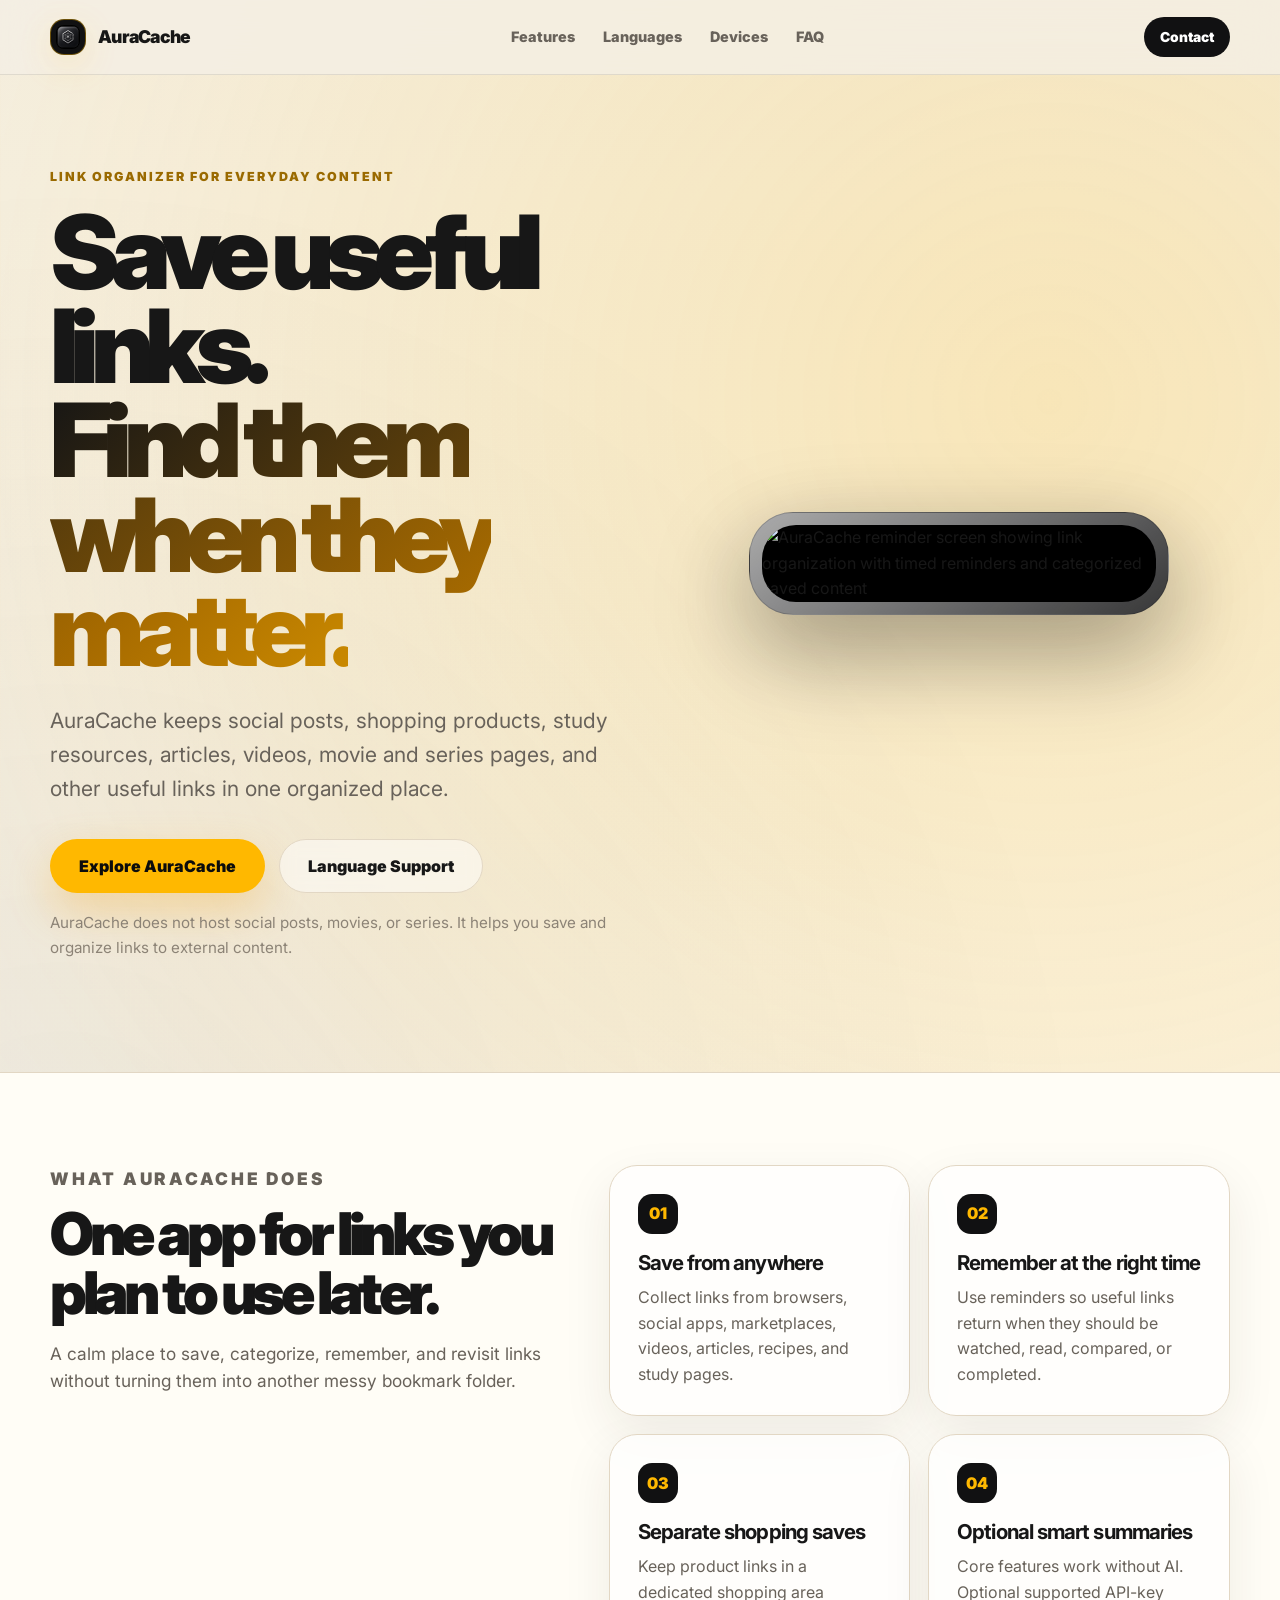
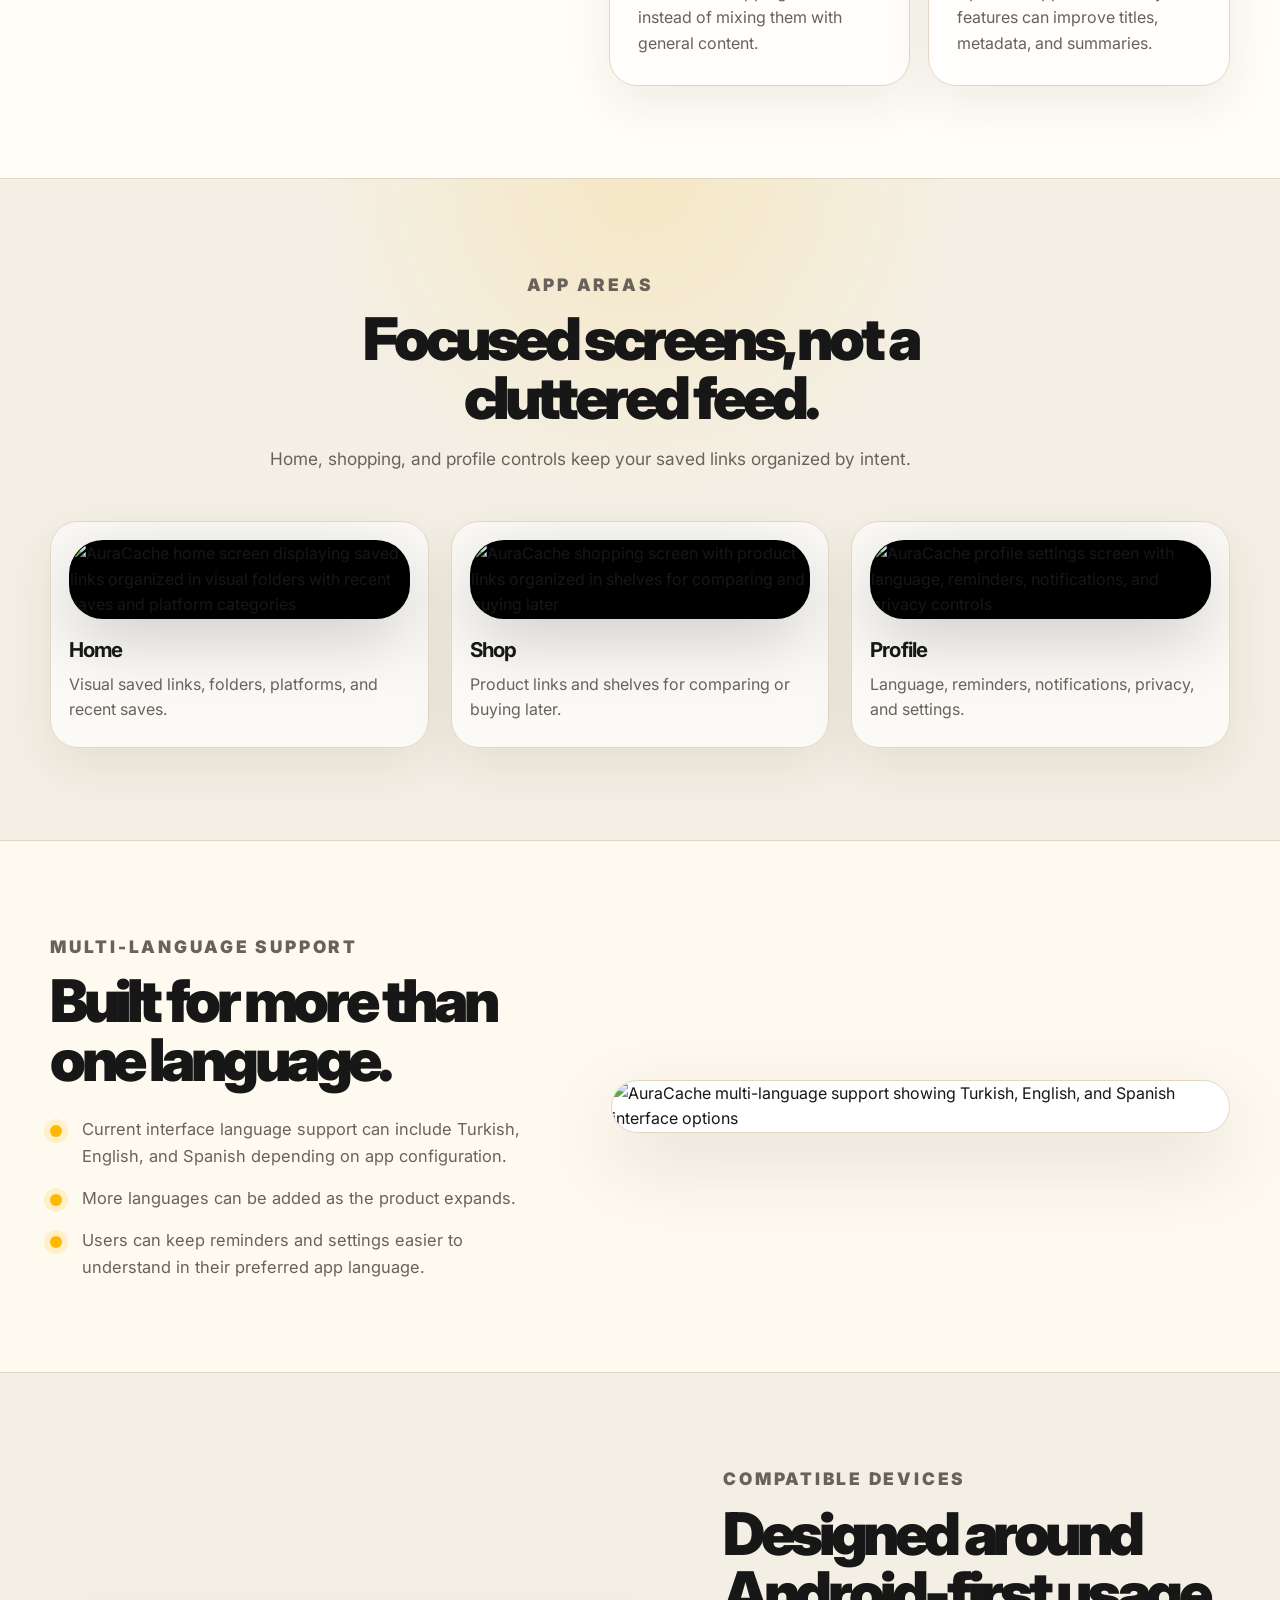
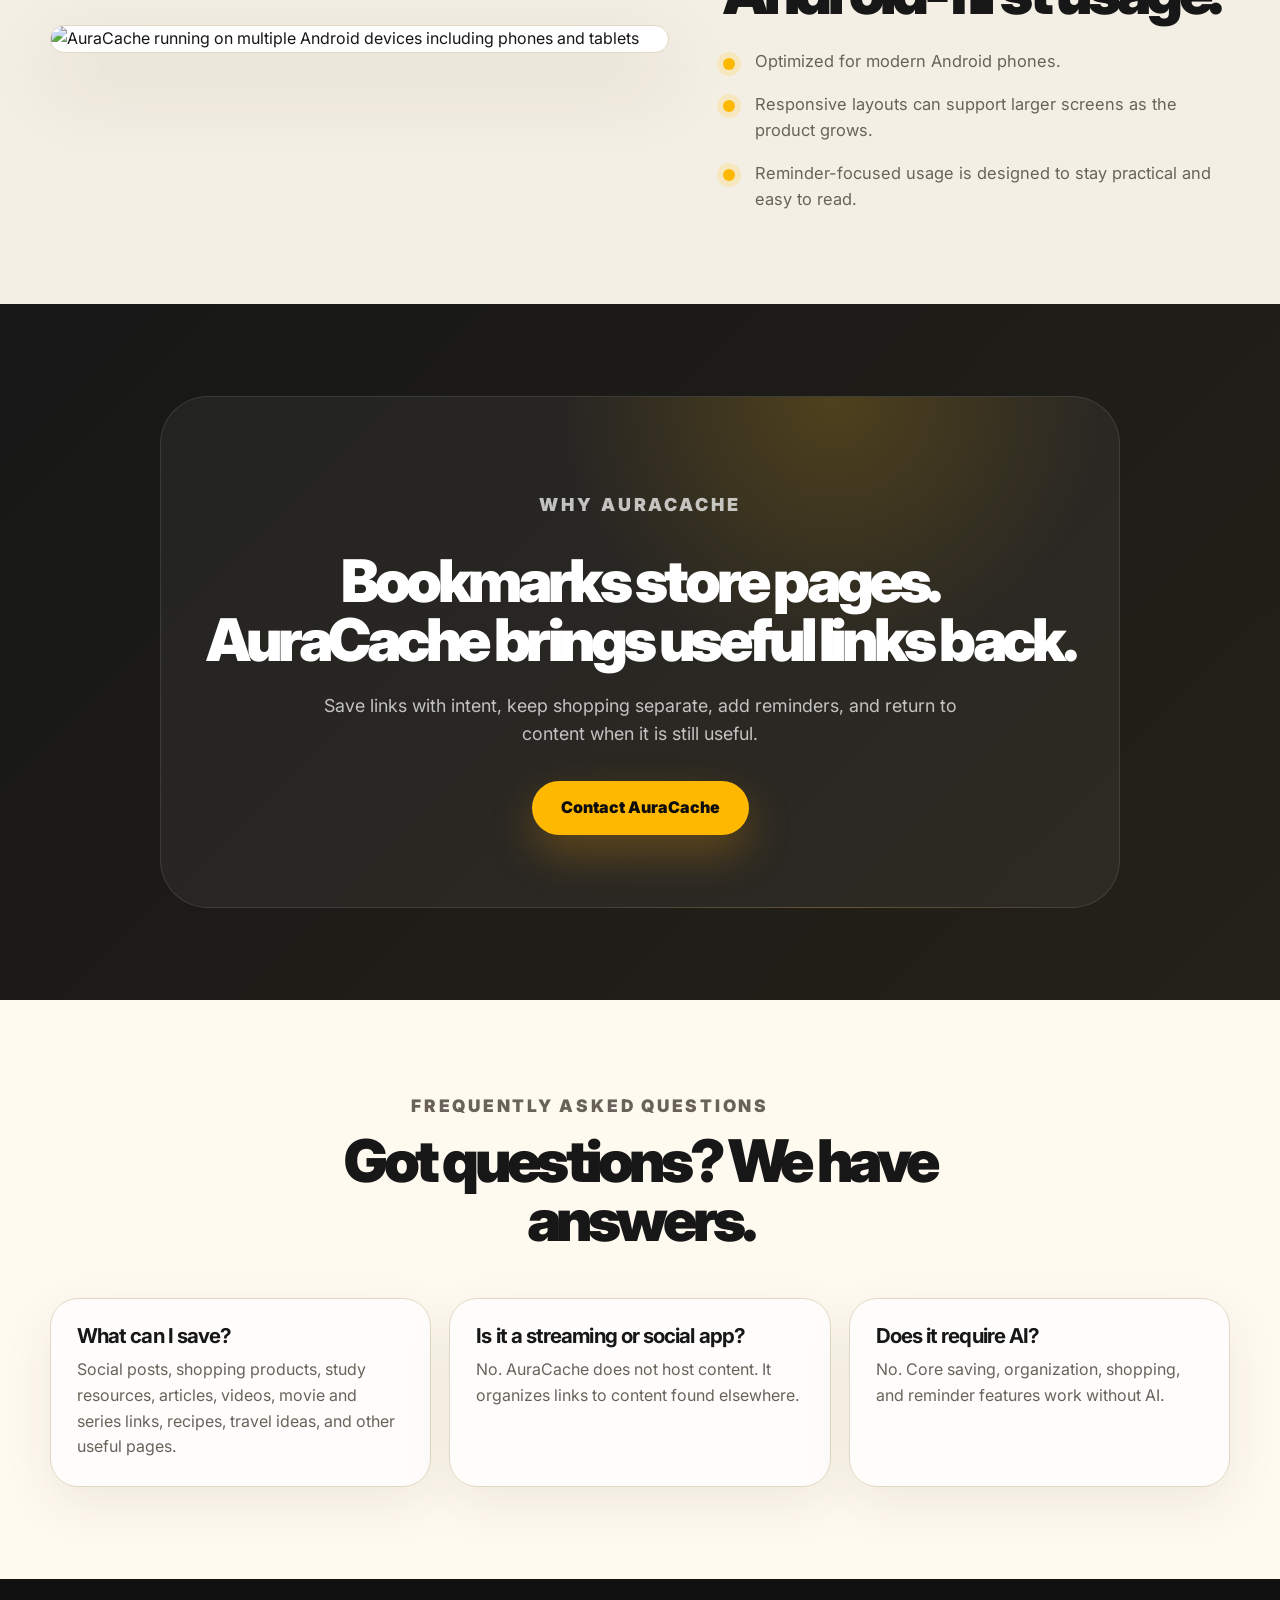
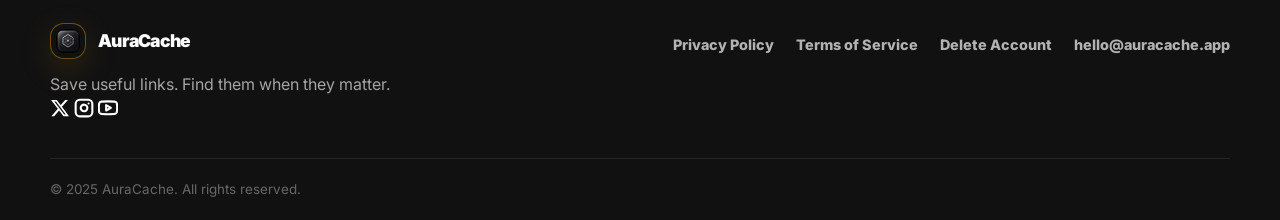
==== commit 652c4dc1: "Update index.html" ====
--- a/index.html
+++ b/index.html
@@ -320,6 +320,26 @@
           <span>AuraCache</span>
         </a>
         <p>Save useful links. Find them when they matter.</p>
+        <div class="footer-socials">
+          <a href="https://x.com/auracacheapp" target="_blank" rel="noopener" aria-label="AuraCache on X (Twitter)">
+            <svg width="20" height="20" viewBox="0 0 24 24" fill="currentColor">
+              <path d="M18.244 2.25h3.308l-7.227 8.26 8.502 11.24H16.17l-5.214-6.817L4.99 21.75H1.68l7.73-8.835L1.254 2.25H8.08l4.713 6.231zm-1.161 17.52h1.833L7.084 4.126H5.117z"/>
+            </svg>
+          </a>
+          <a href="https://www.instagram.com/auracacheapp/" target="_blank" rel="noopener" aria-label="AuraCache on Instagram">
+            <svg width="20" height="20" viewBox="0 0 24 24" fill="none" stroke="currentColor" stroke-width="2.5" stroke-linecap="round" stroke-linejoin="round">
+              <rect x="2" y="2" width="20" height="20" rx="5" ry="5"></rect>
+              <path d="M16 11.37A4 4 0 1 1 12.63 8 4 4 0 0 1 16 11.37z"></path>
+              <line x1="17.5" y1="6.5" x2="17.51" y2="6.5"></line>
+            </svg>
+          </a>
+          <a href="https://www.youtube.com/@auracacheapp" target="_blank" rel="noopener" aria-label="AuraCache on YouTube">
+            <svg width="20" height="20" viewBox="0 0 24 24" fill="none" stroke="currentColor" stroke-width="2.5" stroke-linecap="round" stroke-linejoin="round">
+              <path d="M22.54 6.42a2.78 2.78 0 0 0-1.94-2C18.88 4 12 4 12 4s-6.88 0-8.6.46a2.78 2.78 0 0 0-1.94 2A29 29 0 0 0 1 11.75a29 29 0 0 0 .46 5.33A2.78 2.78 0 0 0 3.4 19c1.72.46 8.6.46 8.6.46s6.88 0 8.6-.46a2.78 2.78 0 0 0 1.94-2 29 29 0 0 0 .46-5.25 29 29 0 0 0-.46-5.33z"></path>
+              <polygon points="9.75 15.02 15.5 11.75 9.75 8.48 9.75 15.02"></polygon>
+            </svg>
+          </a>
+        </div>
       </div>
       <div class="footer-links">
         <a href="privacy.html">Privacy Policy</a>
--- a/style.css
+++ b/style.css
@@ -1,398 +1,1244 @@
-:root{
-  --paper:#f4efe4;
-  --paper-2:#fffaf0;
-  --paper-3:#eee6d7;
-  --ink:#171717;
-  --muted:#68625a;
-  --soft:#8c8376;
-  --card:#fffdf6;
-  --line:#e2d7c4;
-  --dark:#111112;
-  --dark-2:#1a1a1c;
-  --amber:#ffb800;
-  --amber-2:#f59e0b;
-  --rose:#fb7185;
-  --green:#22c55e;
-  --shadow:0 28px 80px rgba(45,35,20,.14);
-  --max:1180px}
-
-*{
-  box-sizing:border-box}
-html{
-  scroll-behavior:smooth;
-  background:var(--paper);
-  color:var(--ink)}
-body{
-  margin:0;
-  overflow-x:hidden;
-  font-family:Inter,system-ui,-apple-system,BlinkMacSystemFont,"Segoe UI",sans-serif;
-  color:var(--ink);
-  line-height:1.6;
-  background:radial-gradient(circle at 82% 8%,rgba(255,184,0,.20),transparent 28%),radial-gradient(circle at 5% 24%,rgba(17,17,18,.06),transparent 26%),linear-gradient(180deg,var(--paper) 0%,var(--paper-2) 44%,var(--paper) 100%)}
-
-a{
-  color:inherit;
-  text-decoration:none}
-img{
-  max-width:100%;
-  display:block}
-.container{
-  width:min(100% - 40px,var(--max));
-  margin:0 auto}
-.site-header{
-  position:sticky;
-  top:0;
-  z-index:50;
-  background:rgba(244,239,228,.84);
-  border-bottom:1px solid rgba(39,34,28,.10);
-  backdrop-filter:blur(18px);
-  -webkit-backdrop-filter:blur(18px)}
-.nav{
-  height:74px;
-  display:flex;
-  align-items:center;
-  justify-content:space-between;
-  gap:24px}
-.brand{
-  display:inline-flex;
-  align-items:center;
-  gap:12px;
-  font-weight:900;
-  font-size:1.1rem;
-  letter-spacing:-.04em}
-.brand-mark{
-  width:36px;
-  height:36px;
-  border-radius:14px;
-  display:grid;
-  place-items:center;
-  background:#111112;
-  border:1px solid rgba(255,184,0,.38);
-  box-shadow:0 10px 34px rgba(255,184,0,.15);
-  overflow:hidden}
-.brand-mark img{
-  width:24px;
-  height:24px;
-  border-radius:8px}
-.nav-links{
-  display:flex;
-  gap:28px;
-  color:var(--muted);
-  font-size:.9rem;
-  font-weight:850}
-.nav-links a:hover{
-  color:var(--ink)}
-.nav-pill{
-  display:inline-flex;
-  align-items:center;
-  justify-content:center;
-  height:40px;
-  padding:0 16px;
-  border-radius:999px;
-  background:var(--dark);
-  color:#fff;
-  font-weight:900;
-  font-size:.86rem}
-.hero{
-  padding:92px 0 112px}
-.hero-grid{
-  display:grid;
-  grid-template-columns:minmax(0,1.03fr) minmax(360px,.97fr);
-  align-items:center;
-  gap:64px}
-.eyebrow{
-  margin:0 0 18px;
-  color:#9a6a00;
-  text-transform:uppercase;
-  letter-spacing:.16em;
-  font-weight:950;
-  font-size:.78rem}
-.hero h1{
-  margin:0;
-  font-weight:950;
-  letter-spacing:-.085em;
-  line-height:.92;
-  font-size:clamp(3.2rem,8vw,7rem)}
-.hero h1 span{
-  background:linear-gradient(135deg,#151515 0%,#a66a00 38%,#ffb800 66%,#fb7185 100%);
-  -webkit-background-clip:text;
-  background-clip:text;
-  color:transparent}
-.hero-lead{
-  max-width:660px;
-  margin:28px 0 0;
-  color:var(--muted);
-  font-size:clamp(1.05rem,1.9vw,1.32rem)}
-.hero-actions{
-  display:flex;
-  gap:14px;
-  flex-wrap:wrap;
-  margin-top:34px}
-.btn{
-  min-height:54px;
-  display:inline-flex;
-  align-items:center;
-  justify-content:center;
-  padding:0 24px;
-  border-radius:999px;
-  border:1px solid transparent;
-  font-weight:950;
-  transition:.2s ease}
-.btn:hover{
-  transform:translateY(-2px)}
-.btn-primary{
-  background:var(--amber);
-  color:#0c0c0c;
-  box-shadow:0 18px 44px rgba(245,158,11,.28)}
-.btn-secondary{
-  background:rgba(255,255,255,.50);
-  border-color:var(--line);
-  color:var(--ink)}
-.hero-note{
-  max-width:620px;
-  margin:18px 0 0;
-  color:var(--soft);
-  font-size:.95rem}
-.hero-visual{
-  display:grid;
-  place-items:center}
-.hero-phone{
-  width:min(100%,420px);
-  padding:12px;
-  border-radius:44px;
-  background:linear-gradient(145deg,rgba(255,255,255,.65),rgba(255,255,255,.16)),var(--dark);
-  border:1px solid rgba(17,17,18,.18);
-  box-shadow:var(--shadow),0 36px 100px rgba(0,0,0,.28)}
-.hero-phone img{
-  width:100%;
-  border-radius:34px;
-  background:#000}
-.section{
-  padding:92px 0}
-.section-header{
-  max-width:760px;
-  margin:0 0 48px}
-.section-header.center{
-  text-align:center;
-  margin-left:auto;
-  margin-right:auto}
-.kicker{
-  margin:0 0 12px;
-  color:#9a6a00;
-  font-size:.78rem;
-  font-weight:950;
-  letter-spacing:.16em;
-  text-transform:uppercase}
-h2{
-  margin:0;
-  font-size:clamp(2.15rem,4.6vw,4.2rem);
-  line-height:1;
-  letter-spacing:-.075em;
-  font-weight:950}
-.section-copy p,.section-header p{
-  color:var(--muted);
-  font-size:1.08rem;
-  max-width:660px}
-.feature-showcase{
-  background:var(--card);
-  border-top:1px solid var(--line);
-  border-bottom:1px solid var(--line)}
-.feature-layout{
-  display:grid;
-  grid-template-columns:.9fr 1.1fr;
-  gap:50px;
-  align-items:start}
-.feature-cards{
-  display:grid;
-  grid-template-columns:repeat(2,minmax(0,1fr));
-  gap:18px}
-.feature-card,.screen-card,.faq-item{
-  background:rgba(255,255,255,.72);
-  border:1px solid var(--line);
-  border-radius:28px;
-  box-shadow:0 18px 50px rgba(45,35,20,.08)}
-.feature-card{
-  min-height:230px;
-  padding:28px}
-.feature-card span{
-  display:inline-grid;
-  place-items:center;
-  width:40px;
-  height:40px;
-  border-radius:14px;
-  background:var(--dark);
-  color:var(--amber);
-  font-weight:950;
-  margin-bottom:18px}
-.feature-card h3,.screen-card h3,.faq-item h3{
-  margin:0 0 10px;
-  font-size:1.28rem;
-  letter-spacing:-.045em;
-  line-height:1.12}
-.feature-card p,.screen-card p,.faq-item p{
-  margin:0;
-  color:var(--muted)}
-.app-screens{
-  background:radial-gradient(circle at 50% 0,rgba(255,184,0,.14),transparent 34%),var(--paper)}
-.screen-row{
-  display:grid;
-  grid-template-columns:repeat(3,minmax(0,1fr));
-  gap:22px}
-.screen-card{
-  padding:18px 18px 24px}
-.screen-card img{
-  width:100%;
-  border-radius:34px;
-  background:#000;
-  border:1px solid rgba(17,17,18,.16);
-  box-shadow:0 20px 70px rgba(0,0,0,.18)}
-.screen-card h3{
-  margin-top:20px}
-.language-section,.device-section{
-  background:var(--paper-2);
-  border-top:1px solid var(--line)}
-.device-section{
-  background:var(--paper)}
-.split-section{
-  display:grid;
-  grid-template-columns:minmax(0,.9fr) minmax(360px,1.1fr);
-  align-items:center;
-  gap:54px}
-.split-section.reverse{
-  grid-template-columns:minmax(360px,1.1fr) minmax(0,.9fr)}
-.clean-list{
-  margin:26px 0 0;
-  padding:0;
-  list-style:none;
-  display:grid;
-  gap:16px;
-  color:var(--muted);
-  font-size:1.03rem}
-.clean-list li{
-  position:relative;
-  padding-left:32px}
-.clean-list li:before{
-  content:"";
-  position:absolute;
-  left:0;
-  top:.55em;
-  width:12px;
-  height:12px;
-  border-radius:999px;
-  background:var(--amber);
-  box-shadow:0 0 0 6px rgba(255,184,0,.16)}
-.visual-panel{
-  border-radius:44px;
-  overflow:hidden;
-  border:1px solid var(--line);
-  background:#fff;
-  box-shadow:var(--shadow)}
-.visual-panel img{
-  width:100%}
-.why-section{
-  background:linear-gradient(135deg,#171717,#242118);
-  color:#fff}
-.why-card{
-  max-width:960px;
-  text-align:center;
-  padding:72px 40px;
-  border-radius:48px;
-  background:radial-gradient(circle at 70% 0,rgba(255,184,0,.18),transparent 32%),rgba(255,255,255,.05);
-  border:1px solid rgba(255,255,255,.10)}
-.why-card p{
-  color:rgba(255,255,255,.72);
-  max-width:680px;
-  margin:22px auto 32px;
-  font-size:1.12rem}
-.faq-section{
-  background:var(--paper-2)}
-.faq-grid{
-  display:grid;
-  grid-template-columns:repeat(3,minmax(0,1fr));
-  gap:18px}
-.faq-item{
-  padding:26px}
-.site-footer{
-  padding:44px 0;
-  background:#111112;
-  color:#fff}
-.footer-inner{
-  display:flex;
-  align-items:flex-start;
-  justify-content:space-between;
-  gap:32px}
-.footer-inner p{
-  color:rgba(255,255,255,.62);
-  margin:12px 0 0}
-.footer-links{
-  display:flex;
-  flex-wrap:wrap;
-  justify-content:flex-end;
-  gap:14px 22px}
-.footer-links a{
-  color:rgba(255,255,255,.68);
-  font-weight:800;
-  font-size:.9rem}
-.footer-links a:hover{
-  color:#fff}
-[data-reveal]{
-  opacity:0;
-  transform:translateY(18px);
-  transition:opacity .7s ease,transform .7s ease}
-[data-reveal].is-visible{
-  opacity:1;
-  transform:translateY(0)}
-@media(max-width:1000px){
-  .hero-grid,.feature-layout,.split-section,.split-section.reverse{
-  grid-template-columns:1fr}
-.hero-copy{
-  text-align:center}
-.hero-lead,.hero-note{
-  margin-left:auto;
-  margin-right:auto}
-.hero-actions{
-  justify-content:center}
-.screen-row,.faq-grid{
-  grid-template-columns:1fr}
-.screen-card{
-  max-width:420px;
-  margin:0 auto}
-
-}
-@media(max-width:740px){
-  .container{
-  width:min(100% - 28px,var(--max))}
-.nav{
-  height:66px}
-.nav-links{
-  display:none}
-.nav-pill{
-  height:38px;
-  padding:0 13px;
-  font-size:.78rem}
-.hero{
-  padding:56px 0 76px}
-.hero h1{
-  font-size:clamp(2.7rem,13vw,4.3rem)}
-.hero-phone{
-  width:min(100%,330px)}
-.section{
-  padding:64px 0}
-.feature-cards{
-  grid-template-columns:1fr}
-.visual-panel{
-  border-radius:30px}
-.footer-inner{
-  display:grid}
-.footer-links{
-  justify-content:flex-start}
-
-}
-@media(max-width:420px){
-  .hero-actions{
-  display:grid}
-.btn{
-  width:100%}
-
-}
-
+/* =========================================================
+   AuraCache — Premium Design System
+   ========================================================= */
+
+/* ===== DESIGN TOKENS ===== */
+:root {
+  --paper: #f4efe4;
+  --paper-2: #fffaf0;
+  --paper-3: #eee6d7;
+  --ink: #171717;
+  --muted: #68625a;
+  --soft: #8c8376;
+  --card: #fffdf6;
+  --line: #e2d7c4;
+  --dark: #111112;
+  --dark-2: #1a1a1c;
+  --amber: #ffb800;
+  --amber-2: #f59e0b;
+  --rose: #fb7185;
+  --green: #22c55e;
+  --shadow: 0 28px 80px rgba(45, 35, 20, .14);
+  --max: 1180px;
+  --header-h: 74px;
+  --ease: cubic-bezier(.4, 0, .2, 1);
+  --ease-out: cubic-bezier(0, 0, .2, 1);
+  --ease-bounce: cubic-bezier(.34, 1.56, .64, 1);
+}
+
+/* ===== KEYFRAMES ===== */
+@keyframes pulse-glow {
+  0%, 100% {
+    box-shadow: 0 18px 44px rgba(245, 158, 11, .28), 0 0 0 0 rgba(255, 184, 0, .35);
+  }
+  50% {
+    box-shadow: 0 18px 44px rgba(245, 158, 11, .35), 0 0 0 10px rgba(255, 184, 0, 0);
+  }
+}
+
+@keyframes float {
+  0%, 100% { transform: translateY(0); }
+  50% { transform: translateY(-14px); }
+}
+
+@keyframes gradient-shift {
+  0%   { background-position: 0% 50%; }
+  50%  { background-position: 100% 50%; }
+  100% { background-position: 0% 50%; }
+}
+
+/* ===== RESET & BASE ===== */
+*,
+*::before,
+*::after {
+  box-sizing: border-box;
+}
+
+html {
+  scroll-behavior: smooth;
+  background: var(--paper);
+  color: var(--ink);
+  -webkit-font-smoothing: antialiased;
+  -moz-osx-font-smoothing: grayscale;
+}
+
+body {
+  margin: 0;
+  overflow-x: hidden;
+  font-family: Inter, system-ui, -apple-system, BlinkMacSystemFont, "Segoe UI", sans-serif;
+  color: var(--ink);
+  line-height: 1.6;
+  background:
+    radial-gradient(circle at 82% 8%, rgba(255, 184, 0, .20), transparent 28%),
+    radial-gradient(circle at 5% 24%, rgba(17, 17, 18, .06), transparent 26%),
+    linear-gradient(180deg, var(--paper) 0%, var(--paper-2) 44%, var(--paper) 100%);
+}
+
+body.nav-open {
+  overflow: hidden;
+}
+
+a {
+  color: inherit;
+  text-decoration: none;
+}
+
+img {
+  max-width: 100%;
+  display: block;
+  height: auto;
+}
+
+/* ===== SKIP LINK (Accessibility) ===== */
+.skip-link {
+  position: absolute;
+  top: -100%;
+  left: 16px;
+  z-index: 9999;
+  padding: 12px 24px;
+  background: var(--dark);
+  color: #fff;
+  border-radius: 0 0 12px 12px;
+  font-weight: 700;
+  font-size: .9rem;
+  transition: top .3s var(--ease);
+}
+
+.skip-link:focus {
+  top: 0;
+}
+
+/* ===== LAYOUT ===== */
+.container {
+  width: min(100% - 40px, var(--max));
+  margin: 0 auto;
+}
+
+/* ===== HEADER ===== */
+.site-header {
+  position: sticky;
+  top: 0;
+  z-index: 100;
+  background: rgba(244, 239, 228, .84);
+  border-bottom: 1px solid rgba(39, 34, 28, .10);
+  backdrop-filter: blur(18px);
+  -webkit-backdrop-filter: blur(18px);
+  transition: background .3s var(--ease), box-shadow .3s var(--ease), border-color .3s var(--ease);
+}
+
+.site-header.scrolled {
+  background: rgba(244, 239, 228, .96);
+  box-shadow: 0 4px 30px rgba(45, 35, 20, .10);
+  border-bottom-color: rgba(39, 34, 28, .04);
+}
+
+.nav {
+  height: var(--header-h);
+  display: flex;
+  align-items: center;
+  justify-content: space-between;
+  gap: 24px;
+}
+
+/* ===== BRAND ===== */
+.brand {
+  display: inline-flex;
+  align-items: center;
+  gap: 12px;
+  font-weight: 900;
+  font-size: 1.1rem;
+  letter-spacing: -.04em;
+  transition: transform .2s var(--ease);
+}
+
+.brand:hover {
+  transform: scale(1.03);
+}
+
+.brand-mark {
+  width: 36px;
+  height: 36px;
+  border-radius: 14px;
+  display: grid;
+  place-items: center;
+  background: #111112;
+  border: 1px solid rgba(255, 184, 0, .38);
+  box-shadow: 0 10px 34px rgba(255, 184, 0, .15);
+  overflow: hidden;
+  transition: box-shadow .3s var(--ease);
+}
+
+.brand:hover .brand-mark {
+  box-shadow: 0 10px 34px rgba(255, 184, 0, .30);
+}
+
+.brand-mark img {
+  width: 24px;
+  height: 24px;
+  border-radius: 8px;
+}
+
+/* ===== NAV LINKS ===== */
+.nav-links {
+  display: flex;
+  gap: 28px;
+  color: var(--muted);
+  font-size: .9rem;
+  font-weight: 850;
+}
+
+.nav-links a {
+  position: relative;
+  padding: 6px 0;
+  transition: color .25s var(--ease);
+}
+
+.nav-links a::after {
+  content: "";
+  position: absolute;
+  bottom: 0;
+  left: 0;
+  width: 0;
+  height: 2px;
+  background: var(--amber);
+  border-radius: 999px;
+  transition: width .3s var(--ease-bounce);
+}
+
+.nav-links a:hover {
+  color: var(--ink);
+}
+
+.nav-links a:hover::after {
+  width: 100%;
+}
+
+/* ===== NAV PILL (Contact) ===== */
+.nav-pill {
+  display: inline-flex;
+  align-items: center;
+  justify-content: center;
+  height: 40px;
+  padding: 0 16px;
+  border-radius: 999px;
+  background: var(--dark);
+  color: #fff;
+  font-weight: 900;
+  font-size: .86rem;
+  transition: transform .25s var(--ease-bounce), box-shadow .25s var(--ease);
+}
+
+.nav-pill:hover {
+  transform: translateY(-2px);
+  box-shadow: 0 8px 24px rgba(17, 17, 18, .18);
+}
+
+/* ===== HAMBURGER MENU (Mobile) ===== */
+.hamburger {
+  display: none;
+  flex-direction: column;
+  justify-content: center;
+  align-items: center;
+  gap: 5px;
+  width: 44px;
+  height: 44px;
+  padding: 0;
+  border: none;
+  background: transparent;
+  cursor: pointer;
+  z-index: 200;
+  -webkit-tap-highlight-color: transparent;
+}
+
+.hamburger-line {
+  display: block;
+  width: 22px;
+  height: 2.5px;
+  background: var(--ink);
+  border-radius: 999px;
+  transition: transform .3s var(--ease), opacity .25s var(--ease);
+  transform-origin: center;
+}
+
+/* Hamburger → X animation */
+.hamburger[aria-expanded="true"] .hamburger-line:nth-child(1) {
+  transform: translateY(7.5px) rotate(45deg);
+}
+
+.hamburger[aria-expanded="true"] .hamburger-line:nth-child(2) {
+  opacity: 0;
+  transform: scaleX(0);
+}
+
+.hamburger[aria-expanded="true"] .hamburger-line:nth-child(3) {
+  transform: translateY(-7.5px) rotate(-45deg);
+}
+
+/* ===== MOBILE NAV OVERLAY ===== */
+.mobile-nav {
+  display: none;
+  position: fixed;
+  top: 0;
+  left: 0;
+  width: 100%;
+  height: 100dvh;
+  height: 100vh; /* fallback */
+  padding: calc(var(--header-h) + 40px) 28px 40px;
+  background: rgba(244, 239, 228, .97);
+  backdrop-filter: blur(24px);
+  -webkit-backdrop-filter: blur(24px);
+  flex-direction: column;
+  gap: 6px;
+  z-index: 90;
+  opacity: 0;
+  transform: translateY(-12px);
+  transition: opacity .35s var(--ease), transform .35s var(--ease);
+  pointer-events: none;
+}
+
+.mobile-nav.is-open {
+  opacity: 1;
+  transform: translateY(0);
+  pointer-events: auto;
+}
+
+.mobile-nav a {
+  display: flex;
+  align-items: center;
+  padding: 16px 20px;
+  font-size: 1.15rem;
+  font-weight: 800;
+  color: var(--ink);
+  border-radius: 16px;
+  transition: background .2s var(--ease), color .2s var(--ease);
+}
+
+.mobile-nav a:hover,
+.mobile-nav a:active {
+  background: rgba(255, 184, 0, .12);
+  color: #9a6a00;
+}
+
+.mobile-nav-contact {
+  margin-top: 16px;
+  justify-content: center !important;
+  background: var(--dark) !important;
+  color: #fff !important;
+  border-radius: 999px !important;
+  min-height: 52px;
+  transition: transform .2s var(--ease), box-shadow .2s var(--ease) !important;
+}
+
+.mobile-nav-contact:hover,
+.mobile-nav-contact:active {
+  background: var(--dark-2) !important;
+  color: #fff !important;
+  transform: translateY(-2px);
+  box-shadow: 0 8px 28px rgba(17, 17, 18, .22);
+}
+
+/* ===== HERO ===== */
+.hero {
+  padding: 92px 0 112px;
+}
+
+.hero-grid {
+  display: grid;
+  grid-template-columns: minmax(0, 1.03fr) minmax(0, .97fr);
+  align-items: center;
+  gap: 64px;
+}
+
+.eyebrow {
+  margin: 0 0 18px;
+  color: #9a6a00;
+  text-transform: uppercase;
+  letter-spacing: .16em;
+  font-weight: 950;
+  font-size: .78rem;
+}
+
+.hero h1 {
+  margin: 0;
+  font-weight: 950;
+  letter-spacing: -.085em;
+  line-height: .92;
+  font-size: clamp(3.2rem, 8vw, 7rem);
+}
+
+.hero h1 span {
+  background: linear-gradient(135deg, #151515 0%, #a66a00 38%, #ffb800 66%, #fb7185 100%);
+  background-size: 200% 200%;
+  -webkit-background-clip: text;
+  background-clip: text;
+  color: transparent;
+  animation: gradient-shift 6s ease infinite;
+}
+
+.hero-lead {
+  max-width: 660px;
+  margin: 28px 0 0;
+  color: var(--muted);
+  font-size: clamp(1.05rem, 1.9vw, 1.32rem);
+}
+
+.hero-actions {
+  display: flex;
+  gap: 14px;
+  flex-wrap: wrap;
+  margin-top: 34px;
+}
+
+.hero-note {
+  max-width: 620px;
+  margin: 18px 0 0;
+  color: var(--soft);
+  font-size: .95rem;
+}
+
+.hero-visual {
+  display: grid;
+  place-items: center;
+}
+
+.hero-phone {
+  width: min(100%, 420px);
+  padding: 12px;
+  border-radius: 44px;
+  background: linear-gradient(145deg, rgba(255, 255, 255, .65), rgba(255, 255, 255, .16)), var(--dark);
+  border: 1px solid rgba(17, 17, 18, .18);
+  box-shadow: var(--shadow), 0 36px 100px rgba(0, 0, 0, .28);
+  animation: float 6s ease-in-out infinite;
+}
+
+.hero-phone img {
+  width: 100%;
+  border-radius: 34px;
+  background: #000;
+}
+
+/* ===== BUTTONS ===== */
+.btn {
+  min-height: 54px;
+  display: inline-flex;
+  align-items: center;
+  justify-content: center;
+  padding: 0 28px;
+  border-radius: 999px;
+  border: 1px solid transparent;
+  font-weight: 950;
+  font-size: 1rem;
+  cursor: pointer;
+  transition: transform .25s var(--ease-bounce), box-shadow .3s var(--ease);
+}
+
+.btn:hover {
+  transform: translateY(-3px);
+}
+
+.btn:active {
+  transform: translateY(-1px);
+}
+
+.btn-primary {
+  background: var(--amber);
+  color: #0c0c0c;
+  box-shadow: 0 18px 44px rgba(245, 158, 11, .28);
+  animation: pulse-glow 3s ease-in-out infinite;
+}
+
+.btn-primary:hover {
+  box-shadow: 0 22px 50px rgba(245, 158, 11, .40);
+  animation: none;
+}
+
+.btn-secondary {
+  background: rgba(255, 255, 255, .50);
+  border-color: var(--line);
+  color: var(--ink);
+  backdrop-filter: blur(8px);
+}
+
+.btn-secondary:hover {
+  background: rgba(255, 255, 255, .82);
+  border-color: var(--amber);
+  box-shadow: 0 12px 32px rgba(45, 35, 20, .10);
+}
+
+/* ===== SECTIONS ===== */
+.section {
+  padding: 92px 0;
+}
+
+.section-header {
+  max-width: 760px;
+  margin: 0 0 48px;
+}
+
+.section-header.center {
+  text-align: center;
+  margin-left: auto;
+  margin-right: auto;
+}
+
+.kicker {
+  margin: 0 0 12px;
+  color: #9a6a00;
+  font-size: .78rem;
+  font-weight: 950;
+  letter-spacing: .16em;
+  text-transform: uppercase;
+}
+
+h2 {
+  margin: 0;
+  font-size: clamp(2.15rem, 4.6vw, 4.2rem);
+  line-height: 1;
+  letter-spacing: -.075em;
+  font-weight: 950;
+}
+
+.section-copy p,
+.section-header p {
+  color: var(--muted);
+  font-size: 1.08rem;
+  max-width: 660px;
+}
+
+/* ===== FEATURE SHOWCASE ===== */
+.feature-showcase {
+  background: var(--card);
+  border-top: 1px solid var(--line);
+  border-bottom: 1px solid var(--line);
+}
+
+.feature-layout {
+  display: grid;
+  grid-template-columns: .9fr 1.1fr;
+  gap: 50px;
+  align-items: start;
+}
+
+.feature-cards {
+  display: grid;
+  grid-template-columns: repeat(2, minmax(0, 1fr));
+  gap: 18px;
+}
+
+/* Shared card base */
+.feature-card,
+.screen-card,
+.faq-item {
+  background: rgba(255, 255, 255, .72);
+  border: 1px solid var(--line);
+  border-radius: 28px;
+  box-shadow: 0 18px 50px rgba(45, 35, 20, .08);
+  transition: transform .35s var(--ease-bounce), box-shadow .35s var(--ease), border-color .35s var(--ease);
+}
+
+.feature-card:hover,
+.screen-card:hover,
+.faq-item:hover {
+  transform: translateY(-6px);
+  box-shadow: 0 28px 60px rgba(45, 35, 20, .14);
+  border-color: rgba(255, 184, 0, .35);
+}
+
+/* Feature card */
+.feature-card {
+  min-height: 230px;
+  padding: 28px;
+  position: relative;
+  overflow: hidden;
+}
+
+.feature-card::before {
+  content: "";
+  position: absolute;
+  top: 0;
+  left: 0;
+  right: 0;
+  height: 3px;
+  background: linear-gradient(90deg, var(--amber), var(--rose));
+  opacity: 0;
+  transition: opacity .3s var(--ease);
+}
+
+.feature-card:hover::before {
+  opacity: 1;
+}
+
+.feature-card span {
+  display: inline-grid;
+  place-items: center;
+  width: 40px;
+  height: 40px;
+  border-radius: 14px;
+  background: var(--dark);
+  color: var(--amber);
+  font-weight: 950;
+  margin-bottom: 18px;
+  transition: transform .3s var(--ease-bounce), box-shadow .3s var(--ease);
+}
+
+.feature-card:hover span {
+  transform: scale(1.1) rotate(-3deg);
+  box-shadow: 0 6px 20px rgba(255, 184, 0, .25);
+}
+
+.feature-card h3,
+.screen-card h3,
+.faq-item h3 {
+  margin: 0 0 10px;
+  font-size: 1.28rem;
+  letter-spacing: -.045em;
+  line-height: 1.12;
+}
+
+.feature-card p,
+.screen-card p,
+.faq-item p {
+  margin: 0;
+  color: var(--muted);
+}
+
+/* ===== APP SCREENS ===== */
+.app-screens {
+  background: radial-gradient(circle at 50% 0, rgba(255, 184, 0, .14), transparent 34%), var(--paper);
+}
+
+.screen-row {
+  display: grid;
+  grid-template-columns: repeat(3, minmax(0, 1fr));
+  gap: 22px;
+}
+
+.screen-card {
+  padding: 18px 18px 24px;
+  overflow: hidden;
+}
+
+.screen-card img {
+  width: 100%;
+  border-radius: 34px;
+  background: #000;
+  border: 1px solid rgba(17, 17, 18, .16);
+  box-shadow: 0 20px 70px rgba(0, 0, 0, .18);
+  transition: transform .4s var(--ease), box-shadow .4s var(--ease);
+}
+
+.screen-card:hover img {
+  transform: scale(1.03);
+  box-shadow: 0 28px 80px rgba(0, 0, 0, .24);
+}
+
+.screen-card h3 {
+  margin-top: 20px;
+}
+
+/* ===== LANGUAGE & DEVICE SECTIONS ===== */
+.language-section,
+.device-section {
+  background: var(--paper-2);
+  border-top: 1px solid var(--line);
+}
+
+.device-section {
+  background: var(--paper);
+}
+
+.split-section {
+  display: grid;
+  grid-template-columns: minmax(0, .9fr) minmax(0, 1.1fr);
+  align-items: center;
+  gap: 54px;
+}
+
+.split-section.reverse {
+  grid-template-columns: minmax(0, 1.1fr) minmax(0, .9fr);
+}
+
+.clean-list {
+  margin: 26px 0 0;
+  padding: 0;
+  list-style: none;
+  display: grid;
+  gap: 16px;
+  color: var(--muted);
+  font-size: 1.03rem;
+}
+
+.clean-list li {
+  position: relative;
+  padding-left: 32px;
+}
+
+.clean-list li::before {
+  content: "";
+  position: absolute;
+  left: 0;
+  top: .55em;
+  width: 12px;
+  height: 12px;
+  border-radius: 999px;
+  background: var(--amber);
+  box-shadow: 0 0 0 6px rgba(255, 184, 0, .16);
+  transition: box-shadow .3s var(--ease);
+}
+
+.clean-list li:hover::before {
+  box-shadow: 0 0 0 10px rgba(255, 184, 0, .22);
+}
+
+.visual-panel {
+  border-radius: 44px;
+  overflow: hidden;
+  border: 1px solid var(--line);
+  background: #fff;
+  box-shadow: var(--shadow);
+  transition: transform .4s var(--ease), box-shadow .4s var(--ease);
+}
+
+.visual-panel:hover {
+  transform: translateY(-4px);
+  box-shadow: 0 36px 90px rgba(45, 35, 20, .18);
+}
+
+.visual-panel img {
+  width: 100%;
+}
+
+/* ===== WHY SECTION ===== */
+.why-section {
+  background: linear-gradient(135deg, #171717, #242118);
+  color: #fff;
+}
+
+.why-card {
+  max-width: 960px;
+  text-align: center;
+  padding: 72px 40px;
+  border-radius: 48px;
+  background:
+    radial-gradient(circle at 70% 0, rgba(255, 184, 0, .18), transparent 32%),
+    rgba(255, 255, 255, .05);
+  border: 1px solid rgba(255, 255, 255, .10);
+  transition: border-color .4s var(--ease);
+}
+
+.why-card:hover {
+  border-color: rgba(255, 184, 0, .25);
+}
+
+.why-card p {
+  color: rgba(255, 255, 255, .72);
+  max-width: 680px;
+  margin: 22px auto 32px;
+  font-size: 1.12rem;
+}
+
+.why-card .btn-primary {
+  color: #0c0c0c;
+}
+
+/* ===== FAQ ===== */
+.faq-section {
+  background: var(--paper-2);
+}
+
+.faq-grid {
+  display: grid;
+  grid-template-columns: repeat(3, minmax(0, 1fr));
+  gap: 18px;
+}
+
+.faq-item {
+  padding: 26px;
+  position: relative;
+  overflow: hidden;
+}
+
+.faq-item::after {
+  content: "";
+  position: absolute;
+  bottom: 0;
+  left: 26px;
+  right: 26px;
+  height: 3px;
+  background: linear-gradient(90deg, var(--amber), transparent);
+  opacity: 0;
+  transition: opacity .3s var(--ease);
+}
+
+.faq-item:hover::after {
+  opacity: 1;
+}
+
+/* ===== FOOTER ===== */
+.site-footer {
+  padding: 44px 0 0;
+  background: #111112;
+  color: #fff;
+}
+
+.footer-inner {
+  display: flex;
+  align-items: flex-start;
+  justify-content: space-between;
+  gap: 32px;
+}
+
+.footer-inner p {
+  color: rgba(255, 255, 255, .62);
+  margin: 12px 0 0;
+}
+
+.footer-links {
+  display: flex;
+  flex-wrap: wrap;
+  justify-content: flex-end;
+  gap: 14px 22px;
+}
+
+.footer-links a {
+  color: rgba(255, 255, 255, .68);
+  font-weight: 800;
+  font-size: .9rem;
+  min-height: 44px;
+  display: inline-flex;
+  align-items: center;
+  transition: color .25s var(--ease);
+}
+
+.footer-links a:hover {
+  color: var(--amber);
+}
+
+.footer-bottom {
+  margin-top: 32px;
+  padding: 20px 0;
+  border-top: 1px solid rgba(255, 255, 255, .08);
+}
+
+.footer-bottom p {
+  margin: 0;
+  color: rgba(255, 255, 255, .36);
+  font-size: .84rem;
+}
+
+/* ===== SCROLL TO TOP ===== */
+.scroll-top {
+  position: fixed;
+  bottom: 28px;
+  right: 28px;
+  z-index: 80;
+  width: 50px;
+  height: 50px;
+  border-radius: 50%;
+  border: 1px solid var(--line);
+  background: rgba(255, 253, 246, .92);
+  backdrop-filter: blur(12px);
+  -webkit-backdrop-filter: blur(12px);
+  color: var(--ink);
+  cursor: pointer;
+  display: grid;
+  place-items: center;
+  box-shadow: 0 8px 28px rgba(45, 35, 20, .14);
+  opacity: 0;
+  transform: translateY(16px);
+  pointer-events: none;
+  transition: opacity .35s var(--ease), transform .35s var(--ease), background .2s var(--ease), border-color .2s var(--ease);
+  -webkit-tap-highlight-color: transparent;
+}
+
+.scroll-top.visible {
+  opacity: 1;
+  transform: translateY(0);
+  pointer-events: auto;
+}
+
+.scroll-top:hover {
+  background: var(--amber);
+  border-color: var(--amber);
+  box-shadow: 0 12px 36px rgba(255, 184, 0, .25);
+}
+
+.scroll-top svg {
+  width: 20px;
+  height: 20px;
+}
+
+/* ===== REVEAL ANIMATION ===== */
+[data-reveal] {
+  opacity: 0;
+  transform: translateY(22px);
+  transition: opacity .7s var(--ease-out), transform .7s var(--ease-out);
+}
+
+[data-reveal].is-visible {
+  opacity: 1;
+  transform: translateY(0);
+}
+
+/* =========================================================
+   RESPONSIVE — 1000px (Tablet Landscape)
+   ========================================================= */
+@media (max-width: 1000px) {
+  .hero-grid,
+  .feature-layout,
+  .split-section,
+  .split-section.reverse {
+    grid-template-columns: 1fr;
+  }
+
+  .hero-copy {
+    text-align: center;
+  }
+
+  .hero-lead,
+  .hero-note {
+    margin-left: auto;
+    margin-right: auto;
+  }
+
+  .hero-actions {
+    justify-content: center;
+  }
+
+  .section-copy {
+    text-align: center;
+  }
+
+  .section-copy p {
+    margin-left: auto;
+    margin-right: auto;
+  }
+
+  .clean-list {
+    text-align: left;
+    max-width: 520px;
+    margin-left: auto;
+    margin-right: auto;
+  }
+
+  .visual-panel {
+    max-width: 500px;
+    margin: 0 auto;
+  }
+
+  .screen-row {
+    grid-template-columns: repeat(2, 1fr);
+    gap: 18px;
+  }
+
+  .screen-card {
+    max-width: none;
+  }
+
+  .screen-card:last-child {
+    grid-column: 1 / -1;
+    max-width: 420px;
+    margin: 0 auto;
+  }
+
+  .faq-grid {
+    grid-template-columns: 1fr 1fr;
+  }
+
+  .faq-item:last-child {
+    grid-column: 1 / -1;
+    max-width: 600px;
+    margin: 0 auto;
+    width: 100%;
+  }
+}
+
+/* =========================================================
+   RESPONSIVE — 740px (Tablet Portrait / Large Phone)
+   ========================================================= */
+@media (max-width: 740px) {
+  :root {
+    --header-h: 66px;
+  }
+
+  .container {
+    width: min(100% - 28px, var(--max));
+  }
+
+  .nav {
+    height: var(--header-h);
+  }
+
+  /* Hide desktop nav, show hamburger */
+  .nav-links {
+    display: none;
+  }
+
+  .nav-pill {
+    display: none;
+  }
+
+  .hamburger {
+    display: flex;
+  }
+
+  .mobile-nav {
+    display: flex;
+  }
+
+  .hero {
+    padding: 56px 0 76px;
+  }
+
+  .hero h1 {
+    font-size: clamp(2.7rem, 13vw, 4.3rem);
+  }
+
+  .hero-phone {
+    width: min(100%, 330px);
+  }
+
+  .section {
+    padding: 64px 0;
+  }
+
+  .feature-cards {
+    grid-template-columns: 1fr;
+  }
+
+  .feature-card {
+    min-height: auto;
+  }
+
+  .screen-row {
+    grid-template-columns: 1fr;
+  }
+
+  .screen-card {
+    max-width: 400px;
+    margin: 0 auto;
+  }
+
+  .screen-card:last-child {
+    max-width: 400px;
+  }
+
+  .faq-grid {
+    grid-template-columns: 1fr;
+  }
+
+  .faq-item,
+  .faq-item:last-child {
+    max-width: 600px;
+    margin: 0 auto;
+    width: 100%;
+    grid-column: auto;
+  }
+
+  .visual-panel {
+    border-radius: 30px;
+    max-width: none;
+  }
+
+  .why-card {
+    padding: 48px 24px;
+    border-radius: 32px;
+  }
+
+  .footer-inner {
+    display: grid;
+    gap: 24px;
+  }
+
+  .footer-links {
+    justify-content: flex-start;
+  }
+}
+
+/* =========================================================
+   RESPONSIVE — 480px (Phone)
+   ========================================================= */
+@media (max-width: 480px) {
+  .container {
+    width: min(100% - 24px, var(--max));
+  }
+
+  .hero {
+    padding: 40px 0 56px;
+  }
+
+  .hero h1 {
+    font-size: clamp(2.2rem, 11vw, 3.2rem);
+  }
+
+  .hero-lead {
+    font-size: 1rem;
+  }
+
+  .hero-phone {
+    width: min(100%, 280px);
+    padding: 8px;
+    border-radius: 32px;
+  }
+
+  .hero-phone img {
+    border-radius: 26px;
+  }
+
+  .hero-actions {
+    display: grid;
+  }
+
+  .btn {
+    width: 100%;
+  }
+
+  h2 {
+    font-size: clamp(1.8rem, 7vw, 2.8rem);
+  }
+
+  .section {
+    padding: 48px 0;
+  }
+
+  .feature-card {
+    padding: 22px;
+    border-radius: 22px;
+  }
+
+  .screen-card {
+    max-width: 320px;
+    border-radius: 22px;
+  }
+
+  .screen-card:last-child {
+    max-width: 320px;
+  }
+
+  .screen-card img {
+    border-radius: 24px;
+  }
+
+  .why-card {
+    padding: 36px 18px;
+    border-radius: 24px;
+  }
+
+  .faq-item {
+    padding: 20px;
+    border-radius: 20px;
+  }
+
+  .scroll-top {
+    bottom: 20px;
+    right: 20px;
+    width: 44px;
+    height: 44px;
+  }
+
+  .mobile-nav a {
+    padding: 14px 18px;
+    font-size: 1.08rem;
+  }
+}
+
+/* =========================================================
+   RESPONSIVE — 360px (Small Phone)
+   ========================================================= */
+@media (max-width: 360px) {
+  .container {
+    width: min(100% - 20px, var(--max));
+  }
+
+  .hero h1 {
+    font-size: 2rem;
+    letter-spacing: -.06em;
+  }
+
+  .hero-phone {
+    width: 100%;
+  }
+
+  .brand {
+    font-size: 1rem;
+    gap: 8px;
+  }
+
+  .brand-mark {
+    width: 32px;
+    height: 32px;
+  }
+
+  .eyebrow,
+  .kicker {
+    font-size: .72rem;
+  }
+
+  .feature-card h3,
+  .screen-card h3,
+  .faq-item h3 {
+    font-size: 1.12rem;
+  }
+
+  .clean-list {
+    font-size: .95rem;
+  }
+
+  .why-card {
+    padding: 28px 14px;
+  }
+}
+
+/* =========================================================
+   ACCESSIBILITY — Reduced Motion
+   ========================================================= */
+@media (prefers-reduced-motion: reduce) {
+  *,
+  *::before,
+  *::after {
+    animation-duration: 0.01ms !important;
+    animation-iteration-count: 1 !important;
+    transition-duration: 0.01ms !important;
+    scroll-behavior: auto !important;
+  }
+
+  .hero-phone {
+    animation: none;
+  }
+
+  .btn-primary {
+    animation: none;
+  }
+
+  .hero h1 span {
+    animation: none;
+  }
+
+  [data-reveal] {
+    opacity: 1;
+    transform: none;
+  }
+}
+
+/* =========================================================
+   ACCESSIBILITY — Touch Targets
+   ========================================================= */
+@media (pointer: coarse) {
+  .nav-links a {
+    min-height: 44px;
+    display: inline-flex;
+    align-items: center;
+  }
+
+  .footer-links a {
+    min-height: 44px;
+  }
+
+  .btn {
+    min-height: 52px;
+  }
+
+  .mobile-nav a {
+    min-height: 48px;
+  }
+}
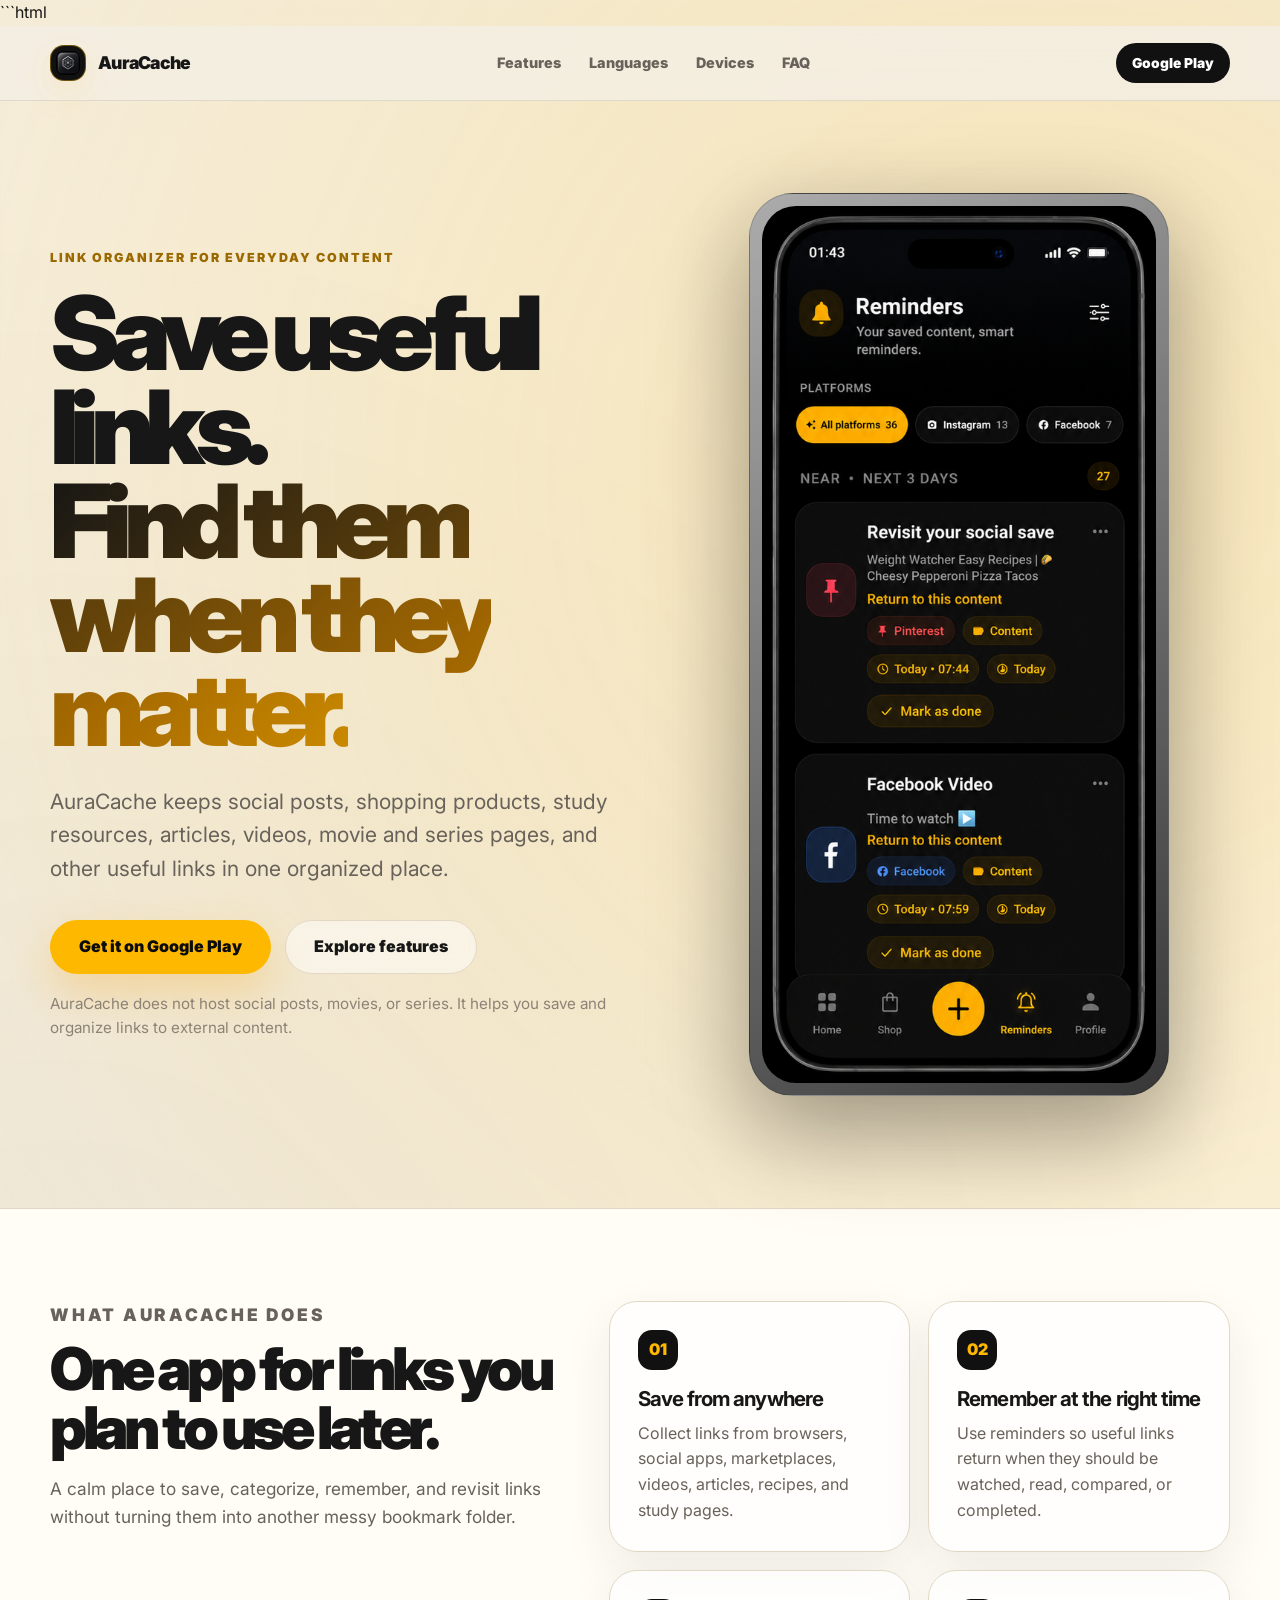
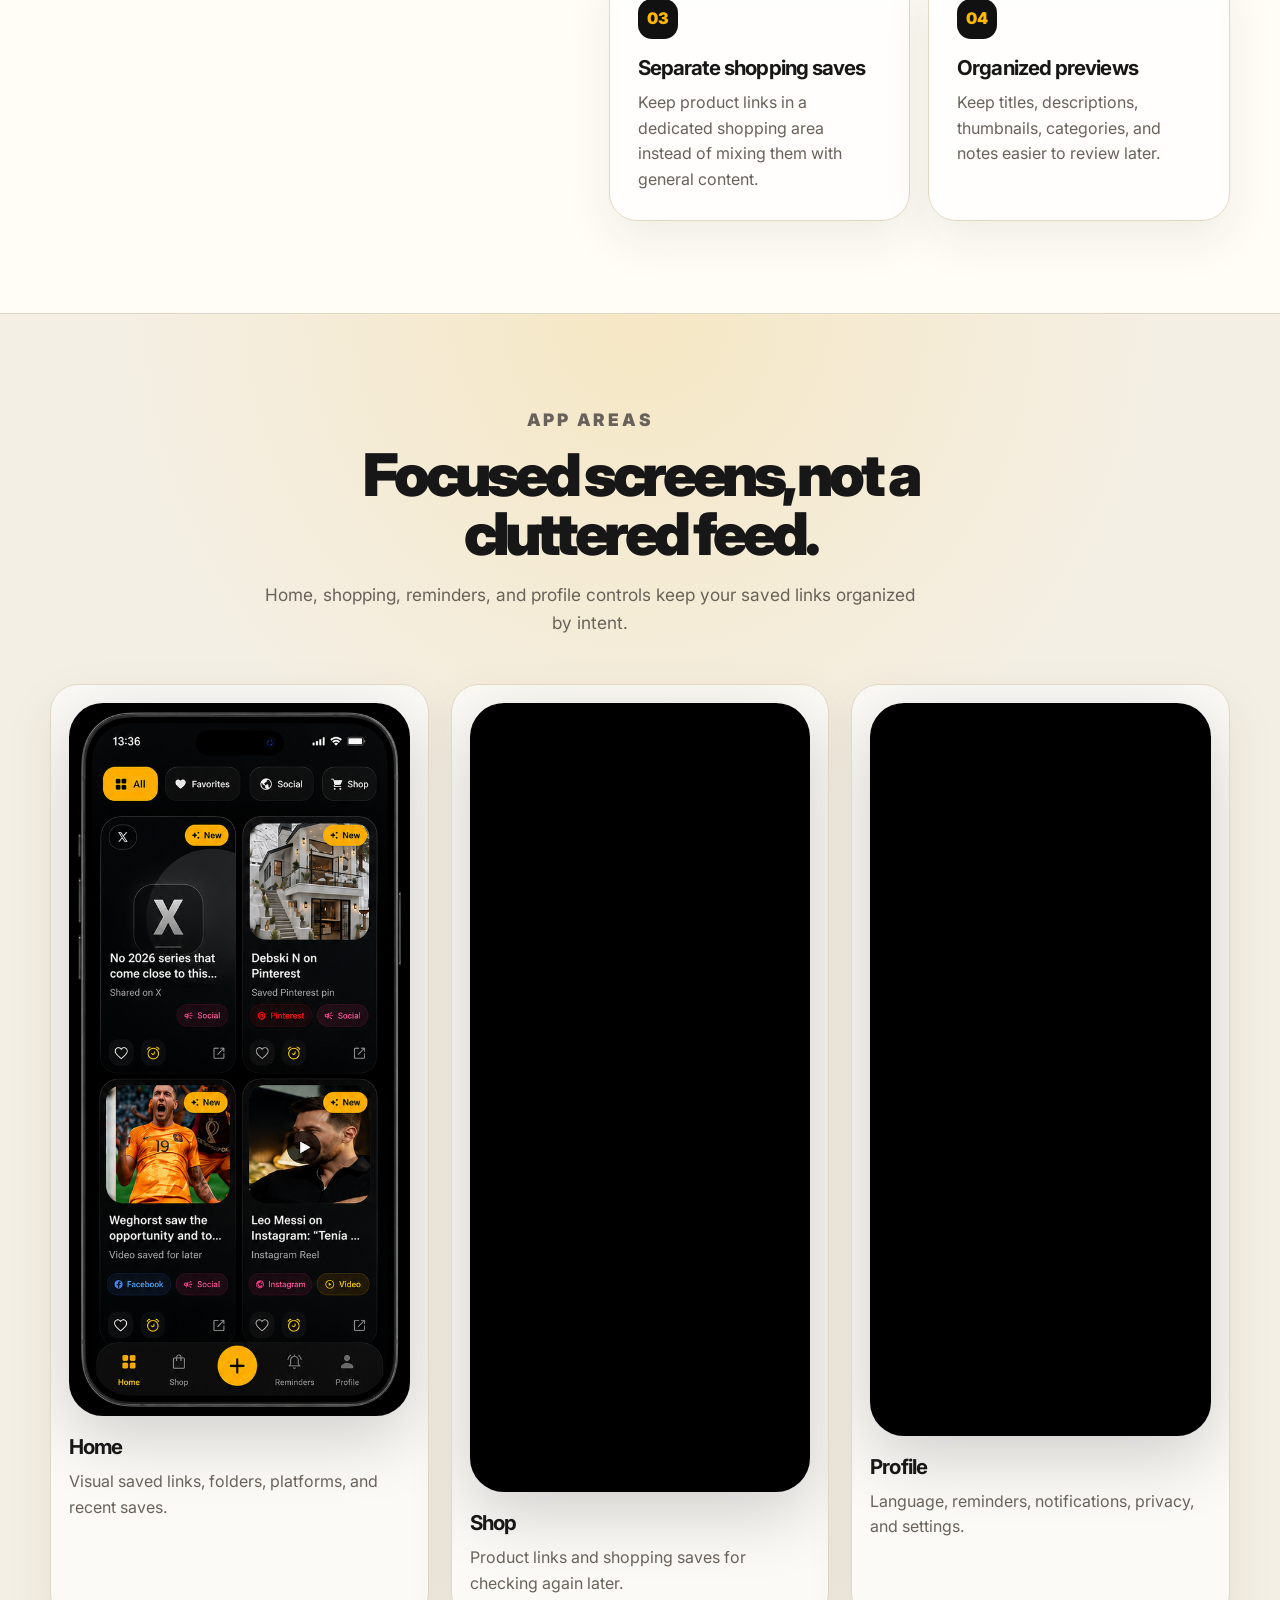
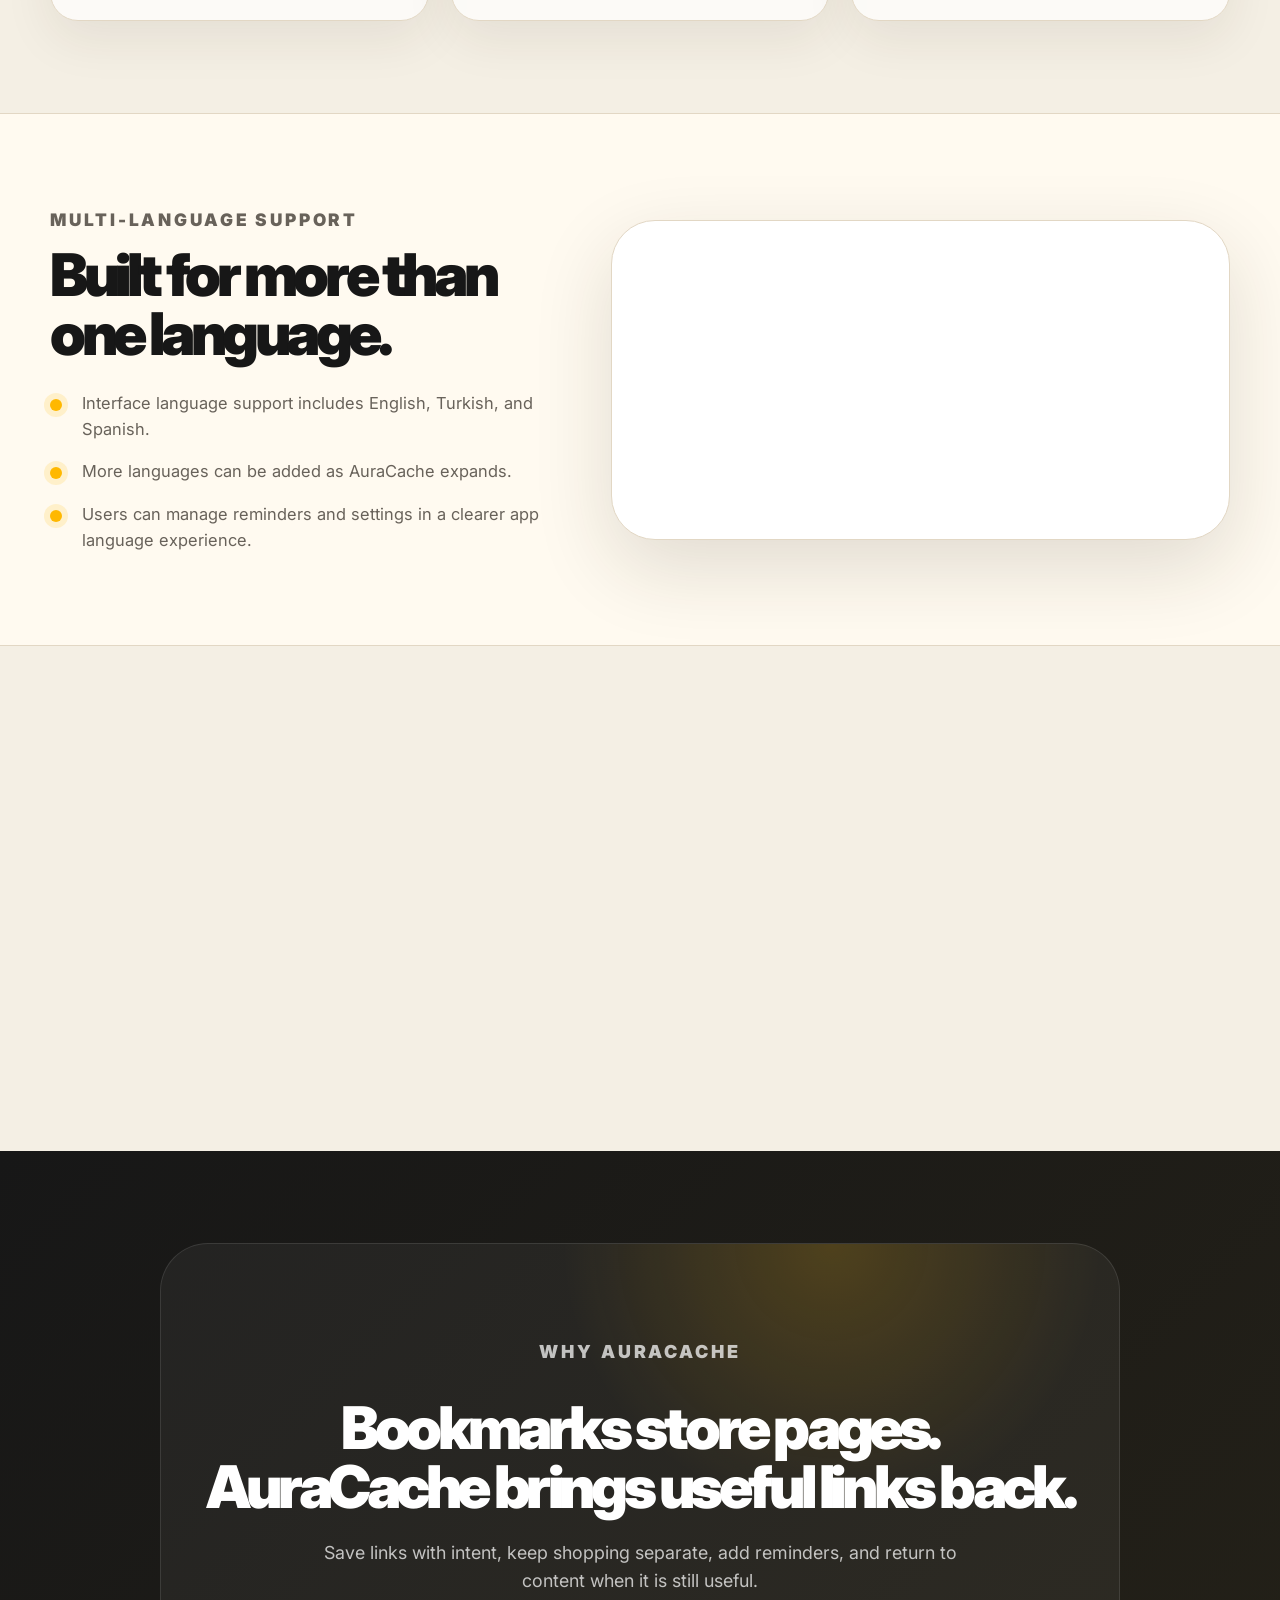
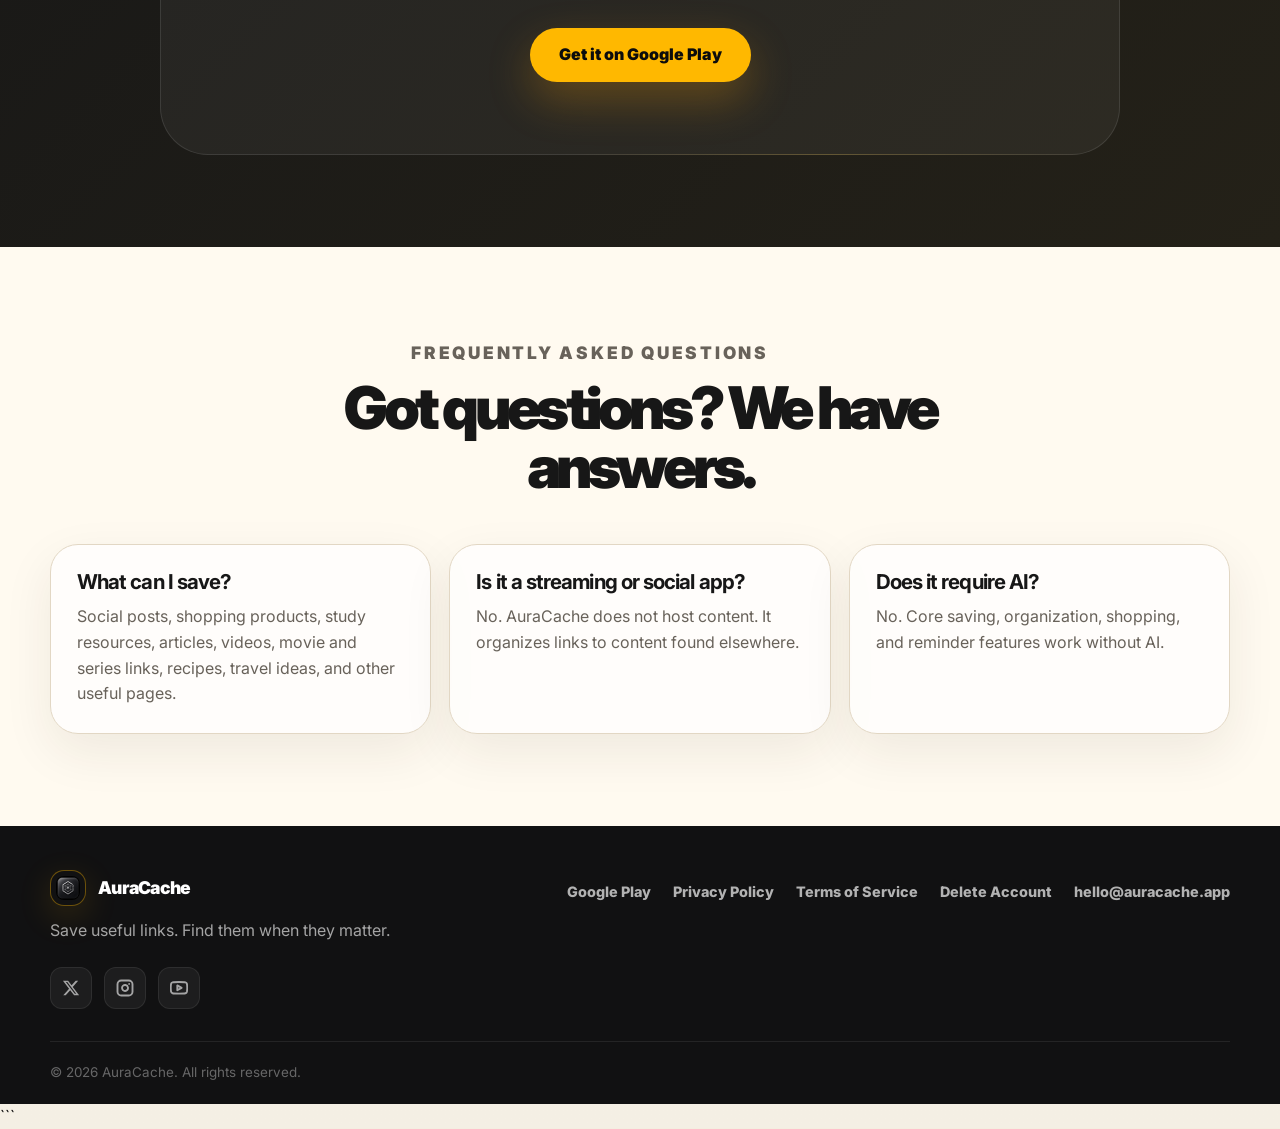
==== commit 14f857de: "Refine meta tags and descriptions in index.html Updated various meta descriptions and titles for cla" ====
--- a/index.html
+++ b/index.html
@@ -1,8 +1,9 @@
+```html
 <!doctype html>
 <html lang="en">
 <head>
   <meta charset="utf-8">
-  <title>AuraCache — Save, Organize &amp; Revisit Useful Links | Link Organizer App</title>
+  <title>AuraCache — Save, Organize & Revisit Useful Links | Link Organizer App</title>
   <meta name="viewport" content="width=device-width, initial-scale=1">
   <meta name="description" content="AuraCache helps you save and organize social posts, shopping products, study resources, articles, videos, movie and series links, and other useful pages in one focused Android app. Set reminders, keep shopping links separate, and find saved content when it matters.">
   <meta name="keywords" content="AuraCache, save links, link organizer, bookmark manager, reminders, shopping links, read later app, productivity app, Android link saver, save social media posts, organize bookmarks, link reminder app">
@@ -10,30 +11,31 @@
   <meta name="author" content="AuraCache">
   <link rel="canonical" href="https://auracache.app/">
 
-  <!-- Open Graph -->
   <meta property="og:type" content="website">
   <meta property="og:site_name" content="AuraCache">
   <meta property="og:url" content="https://auracache.app/">
   <meta property="og:title" content="AuraCache — Save Useful Links. Find Them When They Matter.">
-  <meta property="og:description" content="A focused link organizer for social posts, shopping links, articles, videos, study resources, reminders, and useful pages.">
+  <meta property="og:description" content="Save, organize, and revisit useful links in one focused Android app.">
   <meta property="og:image" content="https://auracache.app/og-image.png">
   <meta property="og:image:width" content="1200">
   <meta property="og:image:height" content="630">
   <meta property="og:image:alt" content="AuraCache app interface showing organized links and reminders">
   <meta property="og:locale" content="en_US">
 
-  <!-- Twitter Card -->
   <meta name="twitter:card" content="summary_large_image">
   <meta name="twitter:title" content="AuraCache — Save Useful Links. Find Them When They Matter.">
-  <meta name="twitter:description" content="Save, organize, and revisit useful links in one focused app.">
+  <meta name="twitter:description" content="Save, organize, and revisit useful links in one focused Android app.">
   <meta name="twitter:image" content="https://auracache.app/og-image.png">
   <meta name="twitter:image:alt" content="AuraCache app interface showing organized links and reminders">
 
-  <!-- Google Analytics -->
   <script async src="https://www.googletagmanager.com/gtag/js?id=G-YW6B66FDKB"></script>
-  <script>window.dataLayer=window.dataLayer||[];function gtag(){dataLayer.push(arguments)}gtag('js',new Date());gtag('config','G-YW6B66FDKB');</script>
-
-  <!-- Favicons & Manifest -->
+  <script>
+    window.dataLayer = window.dataLayer || [];
+    function gtag(){dataLayer.push(arguments)}
+    gtag('js', new Date());
+    gtag('config', 'G-YW6B66FDKB');
+  </script>
+
   <link rel="icon" href="favicon.ico" sizes="any">
   <link rel="icon" type="image/png" sizes="32x32" href="favicon-32x32.png">
   <link rel="icon" type="image/png" sizes="16x16" href="favicon-16x16.png">
@@ -41,13 +43,11 @@
   <link rel="manifest" href="site.webmanifest">
   <meta name="theme-color" content="#f4efe4">
 
-  <!-- Fonts & Stylesheet -->
   <link rel="preconnect" href="https://fonts.googleapis.com">
   <link rel="preconnect" href="https://fonts.gstatic.com" crossorigin>
   <link href="https://fonts.googleapis.com/css2?family=Inter:wght@400;500;600;700;800;900&display=swap" rel="stylesheet">
   <link rel="stylesheet" href="style.css">
 
-  <!-- Structured Data: MobileApplication -->
   <script type="application/ld+json">
   {
     "@context": "https://schema.org",
@@ -62,11 +62,12 @@
       "@type": "Organization",
       "name": "AuraCache",
       "url": "https://auracache.app/"
-    }
+    },
+    "downloadUrl": "https://play.google.com/store/apps/details?id=com.auracache.app",
+    "installUrl": "https://play.google.com/store/apps/details?id=com.auracache.app"
   }
   </script>
 
-  <!-- Structured Data: FAQPage (Google Rich Results) -->
   <script type="application/ld+json">
   {
     "@context": "https://schema.org",
@@ -93,14 +94,13 @@
         "name": "Does AuraCache require AI?",
         "acceptedAnswer": {
           "@type": "Answer",
-          "text": "No. Core saving, organization, shopping, and reminder features work without AI. Optional AI-powered features are available with a supported API key."
+          "text": "No. Core saving, organization, shopping, and reminder features work without AI."
         }
       }
     ]
   }
   </script>
 
-  <!-- Structured Data: WebSite -->
   <script type="application/ld+json">
   {
     "@context": "https://schema.org",
@@ -111,11 +111,8 @@
   </script>
 </head>
 <body>
-
-  <!-- Skip to Content (Accessibility) -->
   <a href="#main-content" class="skip-link">Skip to main content</a>
 
-  <!-- ===== HEADER ===== -->
   <header class="site-header" role="banner">
     <div class="container nav">
       <a class="brand" href="#top" aria-label="AuraCache home">
@@ -132,9 +129,8 @@
         <a href="#faq">FAQ</a>
       </nav>
 
-      <a class="nav-pill" href="mailto:hello@auracache.app">Contact</a>
-
-      <!-- Hamburger toggle (mobile only) -->
+      <a class="nav-pill" href="https://play.google.com/store/apps/details?id=com.auracache.app" target="_blank" rel="noopener">Google Play</a>
+
       <button class="hamburger" id="menuToggle" aria-label="Open navigation menu" aria-expanded="false" aria-controls="mobileNav">
         <span class="hamburger-line"></span>
         <span class="hamburger-line"></span>
@@ -142,20 +138,16 @@
       </button>
     </div>
 
-    <!-- Mobile Navigation Overlay -->
     <nav class="mobile-nav" id="mobileNav" aria-label="Mobile navigation">
       <a href="#features">Features</a>
       <a href="#languages">Languages</a>
       <a href="#devices">Devices</a>
       <a href="#faq">FAQ</a>
-      <a href="mailto:hello@auracache.app" class="mobile-nav-contact">Contact</a>
+      <a href="https://play.google.com/store/apps/details?id=com.auracache.app" target="_blank" rel="noopener" class="mobile-nav-contact">Get it on Google Play</a>
     </nav>
   </header>
 
-  <!-- ===== MAIN CONTENT ===== -->
   <main id="main-content">
-
-    <!-- Hero -->
     <section class="hero" id="top" aria-labelledby="hero-heading">
       <div class="container hero-grid">
         <div class="hero-copy" data-reveal>
@@ -163,8 +155,8 @@
           <h1 id="hero-heading">Save useful links.<br><span>Find them when they matter.</span></h1>
           <p class="hero-lead">AuraCache keeps social posts, shopping products, study resources, articles, videos, movie and series pages, and other useful links in one organized place.</p>
           <div class="hero-actions">
-            <a class="btn btn-primary" href="#features">Explore AuraCache</a>
-            <a class="btn btn-secondary" href="#languages">Language Support</a>
+            <a class="btn btn-primary" href="https://play.google.com/store/apps/details?id=com.auracache.app" target="_blank" rel="noopener">Get it on Google Play</a>
+            <a class="btn btn-secondary" href="#features">Explore features</a>
           </div>
           <p class="hero-note">AuraCache does not host social posts, movies, or series. It helps you save and organize links to external content.</p>
         </div>
@@ -176,7 +168,6 @@
       </div>
     </section>
 
-    <!-- Features -->
     <section class="section feature-showcase" id="features" aria-labelledby="features-heading">
       <div class="container feature-layout">
         <div class="section-copy" data-reveal>
@@ -202,34 +193,33 @@
           </article>
           <article class="feature-card" data-reveal>
             <span>04</span>
-            <h3>Optional smart summaries</h3>
-            <p>Core features work without AI. Optional supported API-key features can improve titles, metadata, and summaries.</p>
-          </article>
-        </div>
-      </div>
-    </section>
-
-    <!-- App Screens -->
+            <h3>Organized previews</h3>
+            <p>Keep titles, descriptions, thumbnails, categories, and notes easier to review later.</p>
+          </article>
+        </div>
+      </div>
+    </section>
+
     <section class="section app-screens" aria-labelledby="screens-heading">
       <div class="container">
         <div class="section-header center" data-reveal>
           <p class="kicker">App areas</p>
           <h2 id="screens-heading">Focused screens, not a cluttered feed.</h2>
-          <p>Home, shopping, and profile controls keep your saved links organized by intent.</p>
+          <p>Home, shopping, reminders, and profile controls keep your saved links organized by intent.</p>
         </div>
         <div class="screen-row">
           <article class="screen-card" data-reveal>
-            <img src="images/home.png" alt="AuraCache home screen displaying saved links organized in visual folders with recent saves and platform categories" loading="lazy" decoding="async">
+            <img src="images/home.png" alt="AuraCache home screen displaying saved links organized in visual cards with recent saves and platform categories" loading="lazy" decoding="async">
             <h3>Home</h3>
             <p>Visual saved links, folders, platforms, and recent saves.</p>
           </article>
           <article class="screen-card" data-reveal>
-            <img src="images/shop.png" alt="AuraCache shopping screen with product links organized in shelves for comparing and buying later" loading="lazy" decoding="async">
+            <img src="images/shop.png" alt="AuraCache shopping screen with product links organized for checking again later" loading="lazy" decoding="async">
             <h3>Shop</h3>
-            <p>Product links and shelves for comparing or buying later.</p>
+            <p>Product links and shopping saves for checking again later.</p>
           </article>
           <article class="screen-card" data-reveal>
-            <img src="images/profile.png" alt="AuraCache profile settings screen with language, reminders, notifications, and privacy controls" loading="lazy" decoding="async">
+            <img src="images/profile.png" alt="AuraCache profile settings screen with language, reminders, notifications, privacy, and account controls" loading="lazy" decoding="async">
             <h3>Profile</h3>
             <p>Language, reminders, notifications, privacy, and settings.</p>
           </article>
@@ -237,16 +227,15 @@
       </div>
     </section>
 
-    <!-- Language Support -->
     <section class="section language-section" id="languages" aria-labelledby="languages-heading">
       <div class="container split-section">
         <div class="section-copy" data-reveal>
           <p class="kicker">Multi-language support</p>
           <h2 id="languages-heading">Built for more than one language.</h2>
           <ul class="clean-list">
-            <li>Current interface language support can include Turkish, English, and Spanish depending on app configuration.</li>
-            <li>More languages can be added as the product expands.</li>
-            <li>Users can keep reminders and settings easier to understand in their preferred app language.</li>
+            <li>Interface language support includes English, Turkish, and Spanish.</li>
+            <li>More languages can be added as AuraCache expands.</li>
+            <li>Users can manage reminders and settings in a clearer app language experience.</li>
           </ul>
         </div>
         <div class="visual-panel" data-reveal>
@@ -255,7 +244,6 @@
       </div>
     </section>
 
-    <!-- Compatible Devices -->
     <section class="section device-section" id="devices" aria-labelledby="devices-heading">
       <div class="container split-section reverse">
         <div class="visual-panel" data-reveal>
@@ -266,24 +254,22 @@
           <h2 id="devices-heading">Designed around Android-first usage.</h2>
           <ul class="clean-list">
             <li>Optimized for modern Android phones.</li>
-            <li>Responsive layouts can support larger screens as the product grows.</li>
-            <li>Reminder-focused usage is designed to stay practical and easy to read.</li>
+            <li>Built with responsive layouts for practical daily use.</li>
+            <li>Reminder-focused usage is designed to stay easy to read and manage.</li>
           </ul>
         </div>
       </div>
     </section>
 
-    <!-- Why AuraCache -->
     <section class="section why-section" aria-labelledby="why-heading">
       <div class="container why-card" data-reveal>
         <p class="kicker">Why AuraCache</p>
         <h2 id="why-heading">Bookmarks store pages. AuraCache brings useful links back.</h2>
         <p>Save links with intent, keep shopping separate, add reminders, and return to content when it is still useful.</p>
-        <a class="btn btn-primary" href="mailto:hello@auracache.app">Contact AuraCache</a>
-      </div>
-    </section>
-
-    <!-- FAQ -->
+        <a class="btn btn-primary" href="https://play.google.com/store/apps/details?id=com.auracache.app" target="_blank" rel="noopener">Get it on Google Play</a>
+      </div>
+    </section>
+
     <section class="section faq-section" id="faq" aria-labelledby="faq-heading">
       <div class="container">
         <div class="section-header center" data-reveal>
@@ -306,10 +292,8 @@
         </div>
       </div>
     </section>
-
   </main>
 
-  <!-- ===== FOOTER ===== -->
   <footer class="site-footer" role="contentinfo">
     <div class="container footer-inner">
       <div>
@@ -342,6 +326,7 @@
         </div>
       </div>
       <div class="footer-links">
+        <a href="https://play.google.com/store/apps/details?id=com.auracache.app" target="_blank" rel="noopener">Google Play</a>
         <a href="privacy.html">Privacy Policy</a>
         <a href="terms.html">Terms of Service</a>
         <a href="delete-account/">Delete Account</a>
@@ -349,65 +334,75 @@
       </div>
     </div>
     <div class="container footer-bottom">
-      <p>&copy; 2025 AuraCache. All rights reserved.</p>
+      <p>&copy; 2026 AuraCache. All rights reserved.</p>
     </div>
   </footer>
 
-  <!-- Scroll to Top Button -->
   <button class="scroll-top" id="scrollTop" aria-label="Scroll to top">
     <svg width="20" height="20" viewBox="0 0 20 20" fill="none" xmlns="http://www.w3.org/2000/svg" aria-hidden="true">
       <path d="M10 16V4M10 4L4 10M10 4L16 10" stroke="currentColor" stroke-width="2.5" stroke-linecap="round" stroke-linejoin="round"/>
     </svg>
   </button>
 
-  <!-- ===== SCRIPTS ===== -->
   <script>
-  /* Intersection Observer — Reveal animations */
   (function(){
-    var items=document.querySelectorAll('[data-reveal]');
-    if(!('IntersectionObserver' in window)){items.forEach(function(i){i.classList.add('is-visible')});return}
-    var o=new IntersectionObserver(function(e){e.forEach(function(x){if(x.isIntersecting){x.target.classList.add('is-visible');o.unobserve(x.target)}})},{threshold:.12,rootMargin:'0px 0px -5% 0px'});
-    items.forEach(function(i){o.observe(i)});
+    var items = document.querySelectorAll('[data-reveal]');
+    if (!('IntersectionObserver' in window)) {
+      items.forEach(function(i){ i.classList.add('is-visible'); });
+      return;
+    }
+    var o = new IntersectionObserver(function(e){
+      e.forEach(function(x){
+        if (x.isIntersecting) {
+          x.target.classList.add('is-visible');
+          o.unobserve(x.target);
+        }
+      });
+    }, {threshold:.12, rootMargin:'0px 0px -5% 0px'});
+    items.forEach(function(i){ o.observe(i); });
   })();
 
-  /* Hamburger menu toggle */
   (function(){
-    var toggle=document.getElementById('menuToggle');
-    var nav=document.getElementById('mobileNav');
-    if(!toggle||!nav)return;
-    toggle.addEventListener('click',function(){
-      var isOpen=this.getAttribute('aria-expanded')==='true';
-      this.setAttribute('aria-expanded',String(!isOpen));
+    var toggle = document.getElementById('menuToggle');
+    var nav = document.getElementById('mobileNav');
+    if (!toggle || !nav) return;
+    toggle.addEventListener('click', function(){
+      var isOpen = this.getAttribute('aria-expanded') === 'true';
+      this.setAttribute('aria-expanded', String(!isOpen));
       nav.classList.toggle('is-open');
       document.body.classList.toggle('nav-open');
     });
     nav.querySelectorAll('a').forEach(function(link){
-      link.addEventListener('click',function(){
-        toggle.setAttribute('aria-expanded','false');
+      link.addEventListener('click', function(){
+        toggle.setAttribute('aria-expanded', 'false');
         nav.classList.remove('is-open');
         document.body.classList.remove('nav-open');
       });
     });
   })();
 
-  /* Header scroll effect + Scroll-to-top button */
   (function(){
-    var header=document.querySelector('.site-header');
-    var scrollBtn=document.getElementById('scrollTop');
-    var ticking=false;
-    window.addEventListener('scroll',function(){
-      if(!ticking){
+    var header = document.querySelector('.site-header');
+    var scrollBtn = document.getElementById('scrollTop');
+    var ticking = false;
+    window.addEventListener('scroll', function(){
+      if (!ticking) {
         requestAnimationFrame(function(){
-          var y=window.scrollY;
-          if(header)header.classList.toggle('scrolled',y>30);
-          if(scrollBtn)scrollBtn.classList.toggle('visible',y>600);
-          ticking=false;
+          var y = window.scrollY;
+          if (header) header.classList.toggle('scrolled', y > 30);
+          if (scrollBtn) scrollBtn.classList.toggle('visible', y > 600);
+          ticking = false;
         });
-        ticking=true;
+        ticking = true;
       }
     });
-    if(scrollBtn){scrollBtn.addEventListener('click',function(){window.scrollTo({top:0,behavior:'smooth'})})}
+    if (scrollBtn) {
+      scrollBtn.addEventListener('click', function(){
+        window.scrollTo({top:0, behavior:'smooth'});
+      });
+    }
   })();
   </script>
 </body>
 </html>
+```
--- a/style.css
+++ b/style.css
@@ -791,6 +791,38 @@
 .footer-inner p {
   color: rgba(255, 255, 255, .62);
   margin: 12px 0 0;
+}
+
+.footer-socials {
+  display: flex;
+  gap: 12px;
+  margin-top: 24px;
+}
+
+.footer-socials a {
+  display: inline-flex;
+  align-items: center;
+  justify-content: center;
+  width: 42px;
+  height: 42px;
+  border-radius: 12px;
+  background: rgba(255, 255, 255, 0.05);
+  border: 1px solid rgba(255, 255, 255, 0.08);
+  color: rgba(255, 255, 255, 0.6);
+  transition: transform 0.3s var(--ease-bounce), background 0.3s var(--ease), border-color 0.3s var(--ease), color 0.3s var(--ease), box-shadow 0.3s var(--ease);
+}
+
+.footer-socials a:hover {
+  transform: translateY(-4px);
+  background: var(--amber);
+  border-color: var(--amber);
+  color: #0c0c0c;
+  box-shadow: 0 10px 24px rgba(255, 184, 0, 0.25);
+}
+
+.footer-socials svg {
+  width: 18px;
+  height: 18px;
 }
 
 .footer-links {
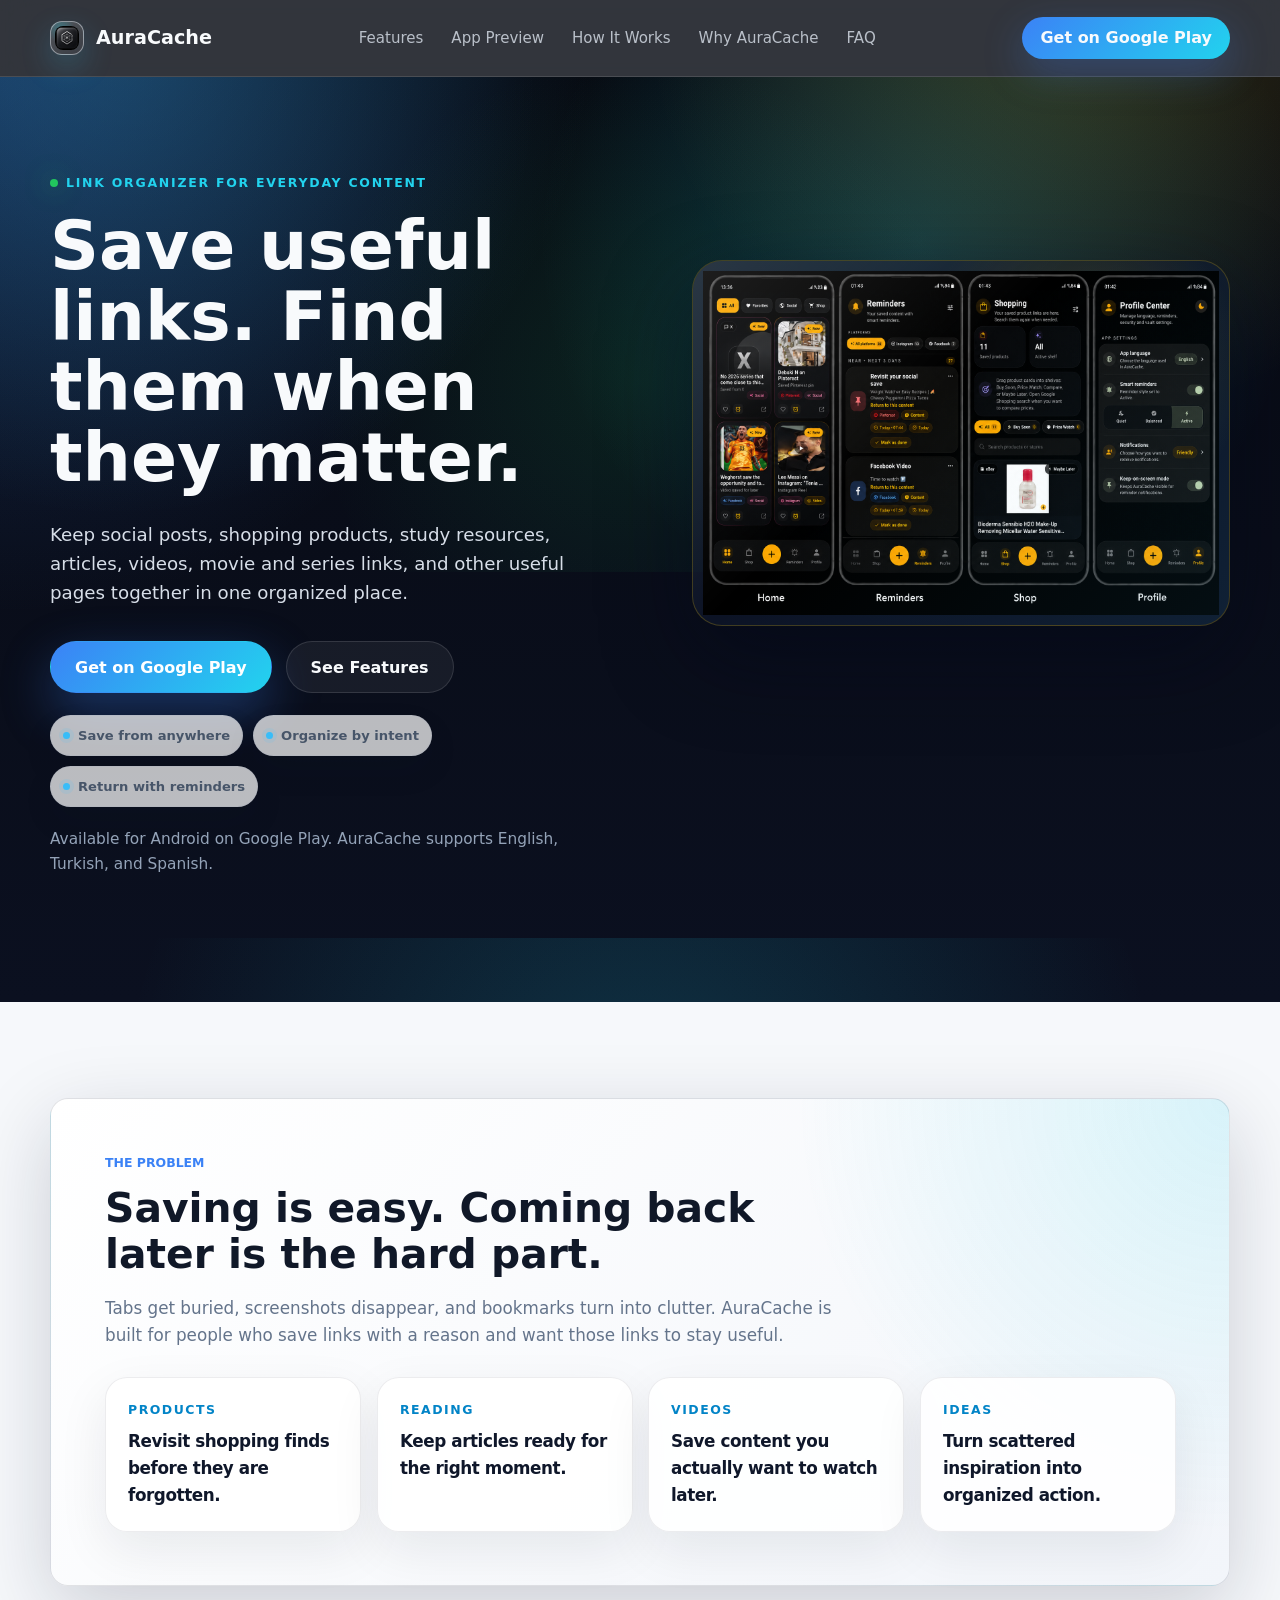
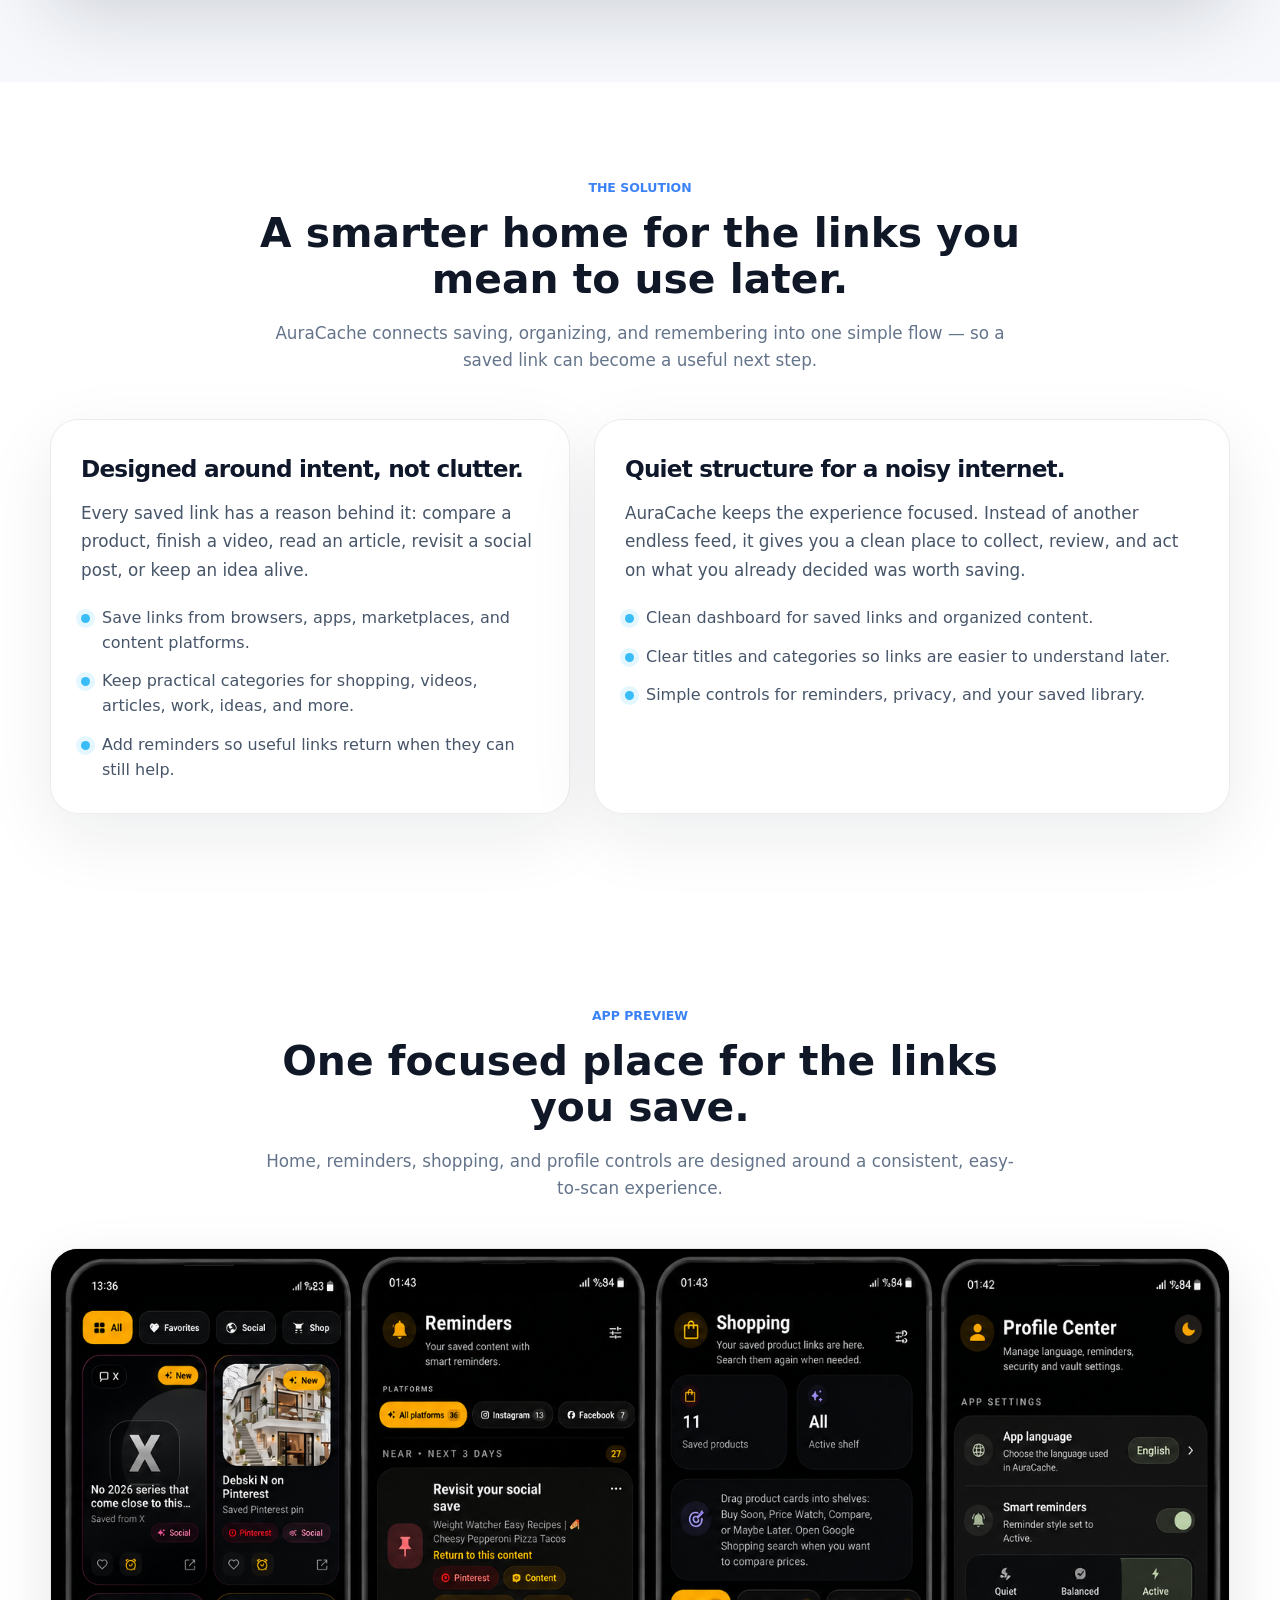
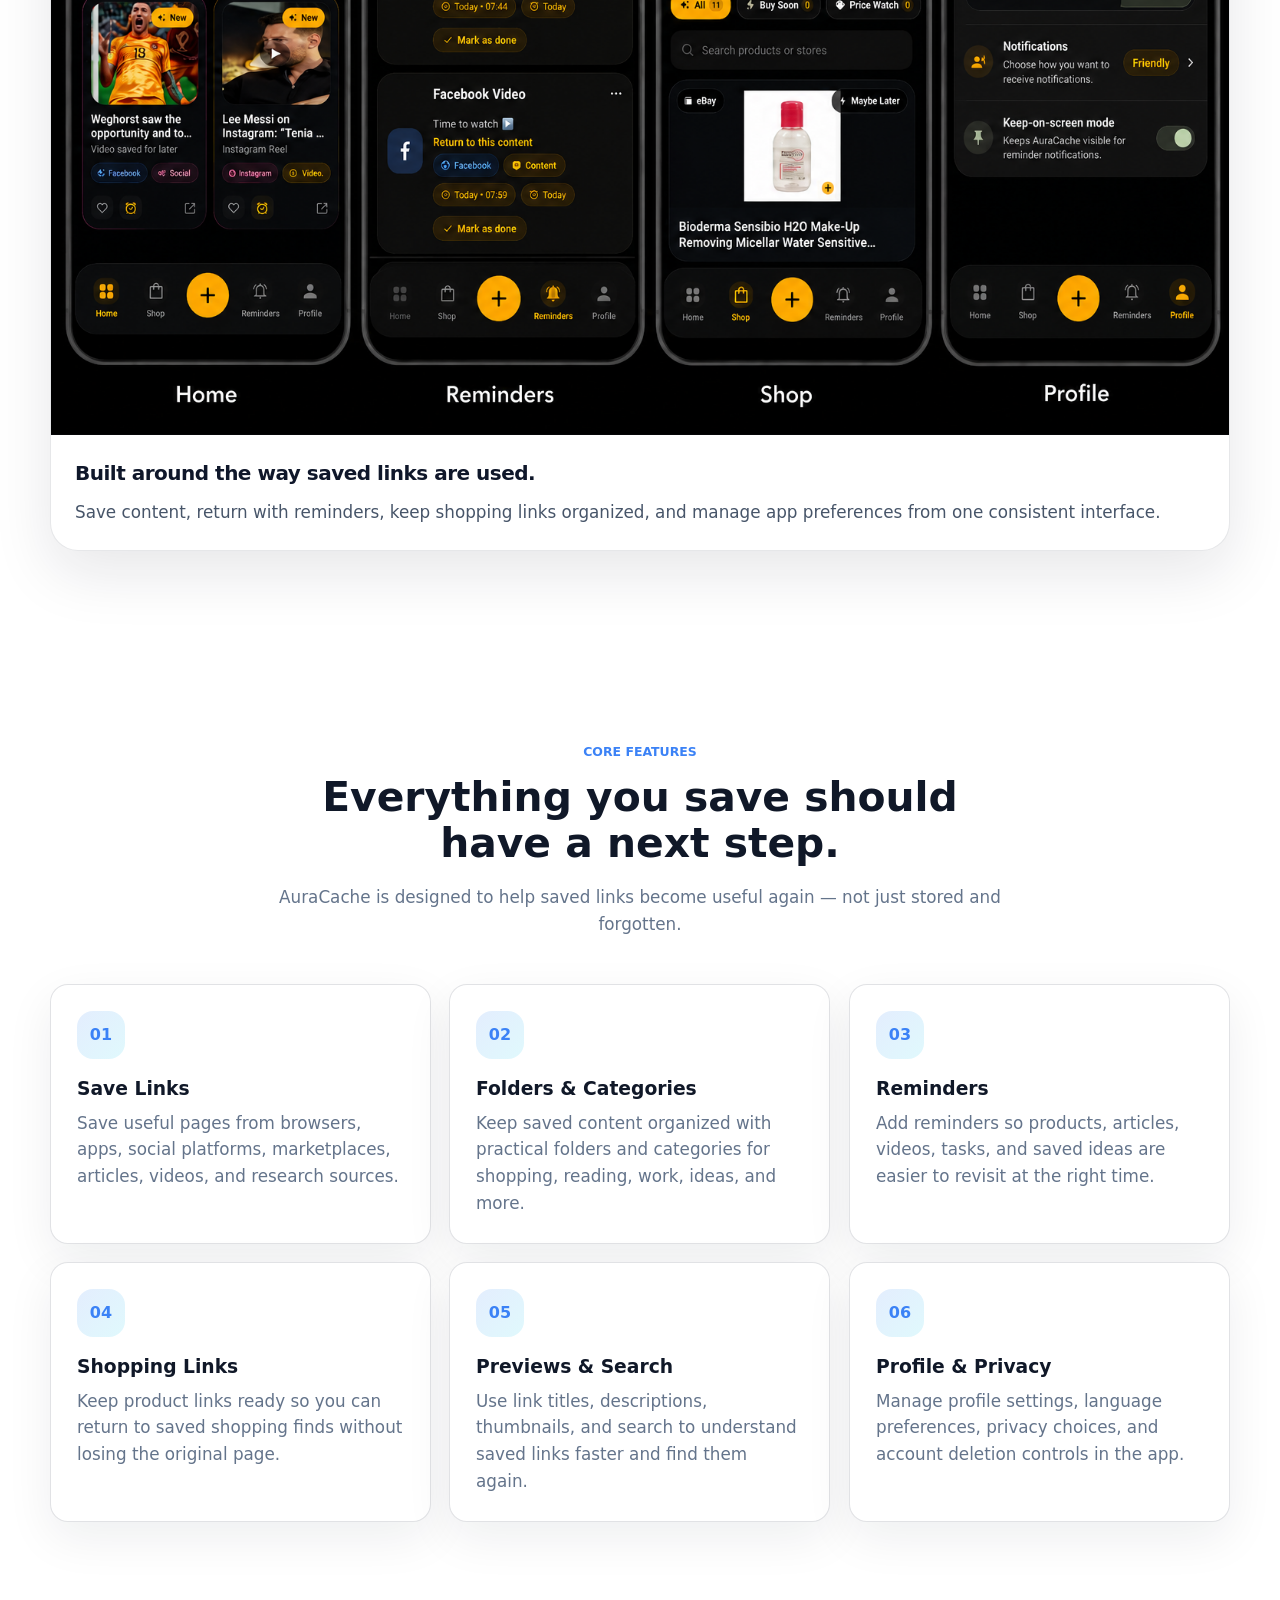
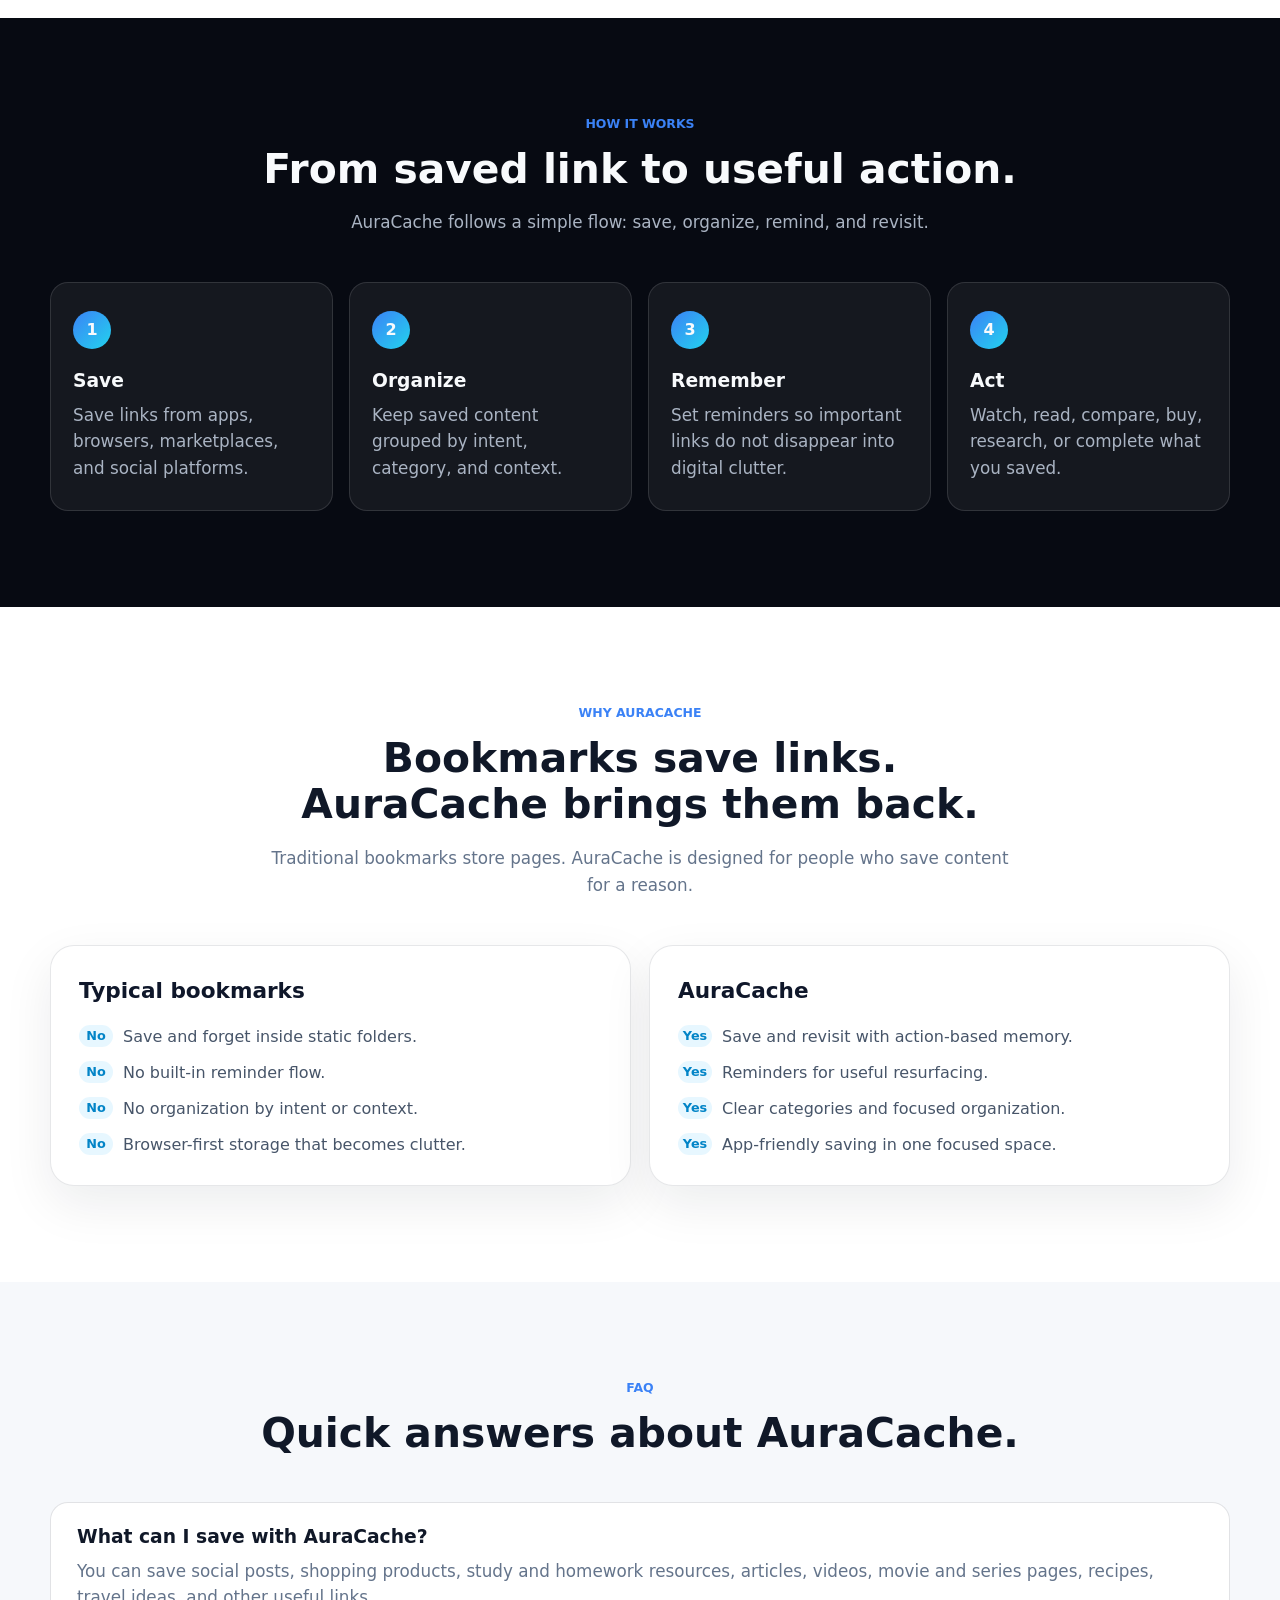
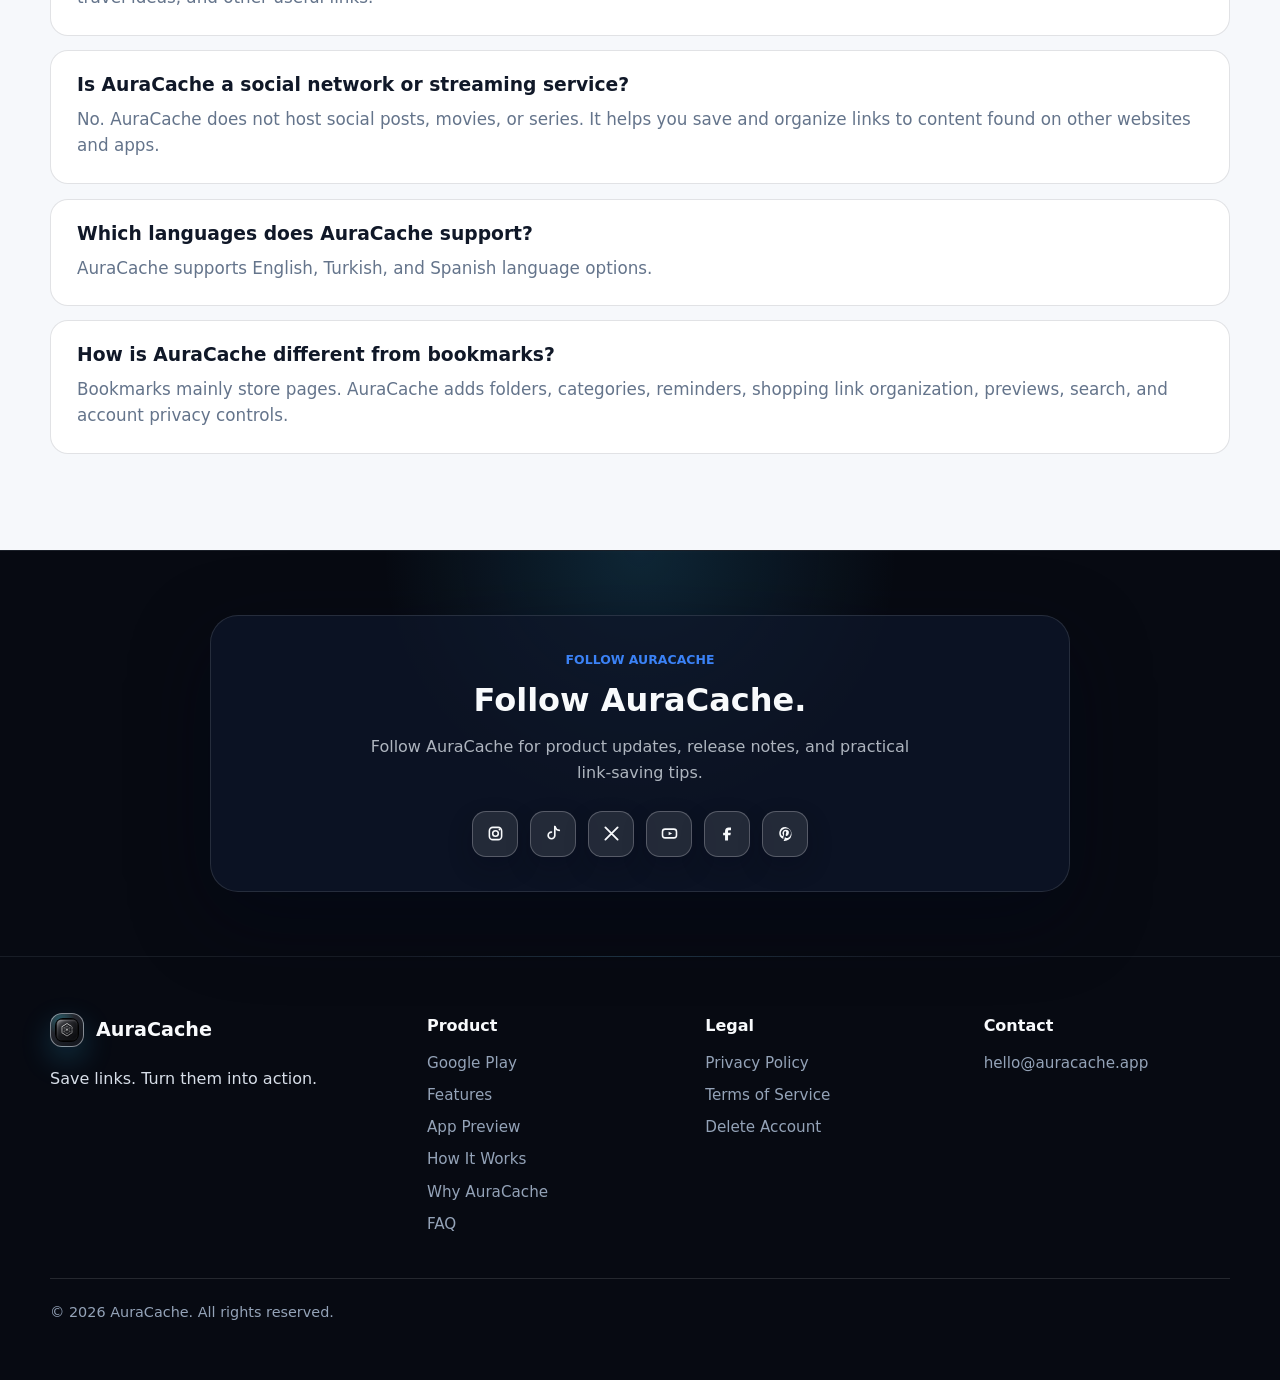
==== commit bdce0cac: "polish production website for Google Play launch" ====
--- a/index.html
+++ b/index.html
@@ -1,408 +1,1188 @@
-```html
 <!doctype html>
 <html lang="en">
 <head>
-  <meta charset="utf-8">
-  <title>AuraCache — Save, Organize & Revisit Useful Links | Link Organizer App</title>
-  <meta name="viewport" content="width=device-width, initial-scale=1">
-  <meta name="description" content="AuraCache helps you save and organize social posts, shopping products, study resources, articles, videos, movie and series links, and other useful pages in one focused Android app. Set reminders, keep shopping links separate, and find saved content when it matters.">
-  <meta name="keywords" content="AuraCache, save links, link organizer, bookmark manager, reminders, shopping links, read later app, productivity app, Android link saver, save social media posts, organize bookmarks, link reminder app">
-  <meta name="robots" content="index, follow, max-image-preview:large, max-snippet:-1">
-  <meta name="author" content="AuraCache">
-  <link rel="canonical" href="https://auracache.app/">
-
-  <meta property="og:type" content="website">
-  <meta property="og:site_name" content="AuraCache">
-  <meta property="og:url" content="https://auracache.app/">
-  <meta property="og:title" content="AuraCache — Save Useful Links. Find Them When They Matter.">
-  <meta property="og:description" content="Save, organize, and revisit useful links in one focused Android app.">
-  <meta property="og:image" content="https://auracache.app/og-image.png">
-  <meta property="og:image:width" content="1200">
-  <meta property="og:image:height" content="630">
-  <meta property="og:image:alt" content="AuraCache app interface showing organized links and reminders">
-  <meta property="og:locale" content="en_US">
-
-  <meta name="twitter:card" content="summary_large_image">
-  <meta name="twitter:title" content="AuraCache — Save Useful Links. Find Them When They Matter.">
-  <meta name="twitter:description" content="Save, organize, and revisit useful links in one focused Android app.">
-  <meta name="twitter:image" content="https://auracache.app/og-image.png">
-  <meta name="twitter:image:alt" content="AuraCache app interface showing organized links and reminders">
-
-  <script async src="https://www.googletagmanager.com/gtag/js?id=G-YW6B66FDKB"></script>
-  <script>
+<meta charset="utf-8"/>
+<title>AuraCache - Save, organize, and revisit useful links</title>
+<meta content="width=device-width, initial-scale=1" name="viewport"/>
+<meta content="AuraCache is an Android link organizer for saving useful links, folders, reminders, shopping links, previews, search, profile settings, and account privacy controls." name="description"/>
+<meta content="AuraCache, save links, link organizer, bookmark manager, link reminders, read later app, productivity app, save articles, save videos, save product links" name="keywords"/>
+<meta content="index, follow" name="robots"/>
+<link href="https://auracache.app/" rel="canonical"/>
+<meta content="website" property="og:type"/>
+<meta content="AuraCache" property="og:site_name"/>
+<meta content="https://auracache.app/" property="og:url"/>
+<meta content="AuraCache - Save links. Find them when they matter." property="og:title"/>
+<meta content="Save links, organize them into folders, add reminders, keep shopping links, preview metadata, search your library, and manage privacy controls." property="og:description"/>
+<meta content="https://auracache.app/og-image.png" property="og:image"/>
+<meta content="summary_large_image" name="twitter:card"/>
+<meta content="AuraCache - Save links. Find them when they matter." name="twitter:title"/>
+<meta content="A focused Android link organizer for saved links, folders, reminders, shopping links, previews, search, and privacy controls." name="twitter:description"/>
+<meta content="https://auracache.app/og-image.png" name="twitter:image"/>
+<script async="" src="https://www.googletagmanager.com/gtag/js?id=G-YW6B66FDKB"></script>
+<script>
     window.dataLayer = window.dataLayer || [];
-    function gtag(){dataLayer.push(arguments)}
+
+    function gtag() {
+      dataLayer.push(arguments);
+    }
+
     gtag('js', new Date());
     gtag('config', 'G-YW6B66FDKB');
   </script>
-
-  <link rel="icon" href="favicon.ico" sizes="any">
-  <link rel="icon" type="image/png" sizes="32x32" href="favicon-32x32.png">
-  <link rel="icon" type="image/png" sizes="16x16" href="favicon-16x16.png">
-  <link rel="apple-touch-icon" href="apple-touch-icon.png">
-  <link rel="manifest" href="site.webmanifest">
-  <meta name="theme-color" content="#f4efe4">
-
-  <link rel="preconnect" href="https://fonts.googleapis.com">
-  <link rel="preconnect" href="https://fonts.gstatic.com" crossorigin>
-  <link href="https://fonts.googleapis.com/css2?family=Inter:wght@400;500;600;700;800;900&display=swap" rel="stylesheet">
-  <link rel="stylesheet" href="style.css">
-
-  <script type="application/ld+json">
+<link href="favicon.ico" rel="icon" sizes="any"/>
+<link href="favicon-32x32.png" rel="icon" sizes="32x32" type="image/png"/>
+<link href="favicon-16x16.png" rel="icon" sizes="16x16" type="image/png"/>
+<link href="apple-touch-icon.png" rel="apple-touch-icon"/>
+<link href="site.webmanifest" rel="manifest"/>
+<meta content="#070a12" name="theme-color"/>
+<link href="style.css" rel="stylesheet"/>
+<script type="application/ld+json">
   {
     "@context": "https://schema.org",
     "@type": "MobileApplication",
     "name": "AuraCache",
     "applicationCategory": "ProductivityApplication",
     "operatingSystem": "Android",
-    "description": "AuraCache helps people save and organize useful links from social media, shopping sites, study resources, articles, videos, movie and series platforms, and more.",
+    "description": "AuraCache helps people save and organize useful links with folders, reminders, shopping links, previews, search, profile settings, and privacy controls.",
     "url": "https://auracache.app/",
     "image": "https://auracache.app/og-image.png",
+    "downloadUrl": "https://play.google.com/store/apps/details?id=com.auracache.app",
+    "inLanguage": ["en", "tr", "es"],
     "publisher": {
       "@type": "Organization",
       "name": "AuraCache",
       "url": "https://auracache.app/"
-    },
-    "downloadUrl": "https://play.google.com/store/apps/details?id=com.auracache.app",
-    "installUrl": "https://play.google.com/store/apps/details?id=com.auracache.app"
+    }
   }
   </script>
-
-  <script type="application/ld+json">
-  {
-    "@context": "https://schema.org",
-    "@type": "FAQPage",
-    "mainEntity": [
-      {
-        "@type": "Question",
-        "name": "What can I save with AuraCache?",
-        "acceptedAnswer": {
-          "@type": "Answer",
-          "text": "Social posts, shopping products, study resources, articles, videos, movie and series links, recipes, travel ideas, and other useful pages."
-        }
-      },
-      {
-        "@type": "Question",
-        "name": "Is AuraCache a streaming or social app?",
-        "acceptedAnswer": {
-          "@type": "Answer",
-          "text": "No. AuraCache does not host content. It organizes links to content found elsewhere."
-        }
-      },
-      {
-        "@type": "Question",
-        "name": "Does AuraCache require AI?",
-        "acceptedAnswer": {
-          "@type": "Answer",
-          "text": "No. Core saving, organization, shopping, and reminder features work without AI."
-        }
-      }
-    ]
+<style>
+    html {
+      scroll-behavior: smooth;
+    }
+
+    body {
+      overflow-x: hidden;
+    }
+
+    section[id] {
+      scroll-margin-top: 110px;
+    }
+
+    img {
+      max-width: 100%;
+    }
+
+    .site-header {
+      backdrop-filter: blur(18px);
+      -webkit-backdrop-filter: blur(18px);
+    }
+
+    .brand-mark {
+      overflow: hidden;
+      box-shadow: 0 12px 30px rgba(56, 189, 248, 0.22);
+    }
+
+    .nav-cta {
+      white-space: nowrap;
+    }
+
+    .hero {
+      position: relative;
+      isolation: isolate;
+      overflow: hidden;
+    }
+
+    .hero::before {
+      content: "";
+      position: absolute;
+      inset: -20% -10% auto -10%;
+      height: 680px;
+      background:
+        radial-gradient(circle at 16% 22%, rgba(56, 189, 248, 0.24), transparent 34%),
+        radial-gradient(circle at 78% 16%, rgba(250, 204, 21, 0.18), transparent 32%),
+        radial-gradient(circle at 50% 72%, rgba(34, 197, 94, 0.12), transparent 36%);
+      pointer-events: none;
+      z-index: -1;
+    }
+
+    .hero-lead strong,
+    .section-header strong {
+      color: #0f172a;
+      font-weight: 800;
+    }
+
+    .hero-proof {
+      display: flex;
+      flex-wrap: wrap;
+      gap: 10px;
+      margin-top: 22px;
+    }
+
+    .hero-proof span {
+      display: inline-flex;
+      align-items: center;
+      gap: 8px;
+      padding: 9px 12px;
+      border: 1px solid rgba(148, 163, 184, 0.18);
+      border-radius: 999px;
+      background: rgba(255, 255, 255, 0.72);
+      color: #475569;
+      font-size: 0.82rem;
+      font-weight: 700;
+      box-shadow: 0 14px 34px rgba(15, 23, 42, 0.07);
+    }
+
+    .hero-proof span::before {
+      content: "";
+      width: 7px;
+      height: 7px;
+      border-radius: 999px;
+      background: #38bdf8;
+      box-shadow: 0 0 0 4px rgba(56, 189, 248, 0.12);
+    }
+
+    .social-icon-links {
+      display: flex;
+      flex-wrap: wrap;
+      gap: 10px;
+      margin-top: 12px;
+    }
+
+    .social-icon-link {
+      width: 40px;
+      height: 40px;
+      display: inline-flex;
+      align-items: center;
+      justify-content: center;
+      border: 1px solid rgba(248, 250, 252, 0.26);
+      border-radius: 14px;
+      background: rgba(248, 250, 252, 0.08);
+      color: #f8fafc;
+      text-decoration: none;
+      box-shadow: 0 10px 24px rgba(2, 6, 23, 0.22);
+      transition: transform 180ms ease, border-color 180ms ease, background 180ms ease, color 180ms ease, box-shadow 180ms ease;
+    }
+
+    .social-icon-link:hover {
+      transform: translateY(-2px);
+      color: #ffffff;
+      border-color: rgba(56, 189, 248, 0.72);
+      background: rgba(56, 189, 248, 0.18);
+      box-shadow: 0 14px 30px rgba(56, 189, 248, 0.16);
+    }
+
+    .social-icon-link svg {
+      width: 19px;
+      height: 19px;
+      display: block;
+    }
+
+    .site-footer .social-icon-link {
+      color: #f8fafc;
+    }
+
+    .social-section {
+      padding: 64px 0;
+      background:
+        radial-gradient(circle at 50% 0%, rgba(56, 189, 248, 0.16), transparent 34%),
+        #070a12;
+      border-top: 1px solid rgba(148, 163, 184, 0.14);
+      border-bottom: 1px solid rgba(148, 163, 184, 0.12);
+    }
+
+    .social-section-card {
+      max-width: 860px;
+      margin: 0 auto;
+      padding: 34px;
+      text-align: center;
+      border: 1px solid rgba(226, 232, 240, 0.12);
+      border-radius: 28px;
+      background: rgba(15, 23, 42, 0.72);
+      box-shadow: 0 26px 80px rgba(2, 6, 23, 0.42);
+    }
+
+    .social-section-card h2 {
+      margin: 0;
+      color: #f8fafc;
+      font-size: clamp(1.8rem, 4vw, 2.6rem);
+      letter-spacing: -0.045em;
+      line-height: 1.05;
+    }
+
+    .social-section-card p {
+      max-width: 560px;
+      margin: 14px auto 0;
+      color: rgba(226, 232, 240, 0.76);
+      line-height: 1.65;
+    }
+
+    .social-section .social-icon-links {
+      justify-content: center;
+      gap: 12px;
+      margin-top: 24px;
+    }
+
+    .social-section .social-icon-link {
+      width: 46px;
+      height: 46px;
+      color: #f8fafc;
+      background: rgba(248, 250, 252, 0.1);
+      border-color: rgba(248, 250, 252, 0.24);
+    }
+
+    .social-section .social-icon-link svg {
+      width: 21px;
+      height: 21px;
+    }
+
+    .compare-grid {
+      display: grid;
+      grid-template-columns: repeat(2, minmax(0, 1fr));
+      gap: 18px;
+      margin-top: 32px;
+    }
+
+    .compare-card {
+      padding: 28px;
+      border-radius: 24px;
+      border: 1px solid rgba(15, 23, 42, 0.1);
+      background: #ffffff;
+      box-shadow: 0 18px 50px rgba(15, 23, 42, 0.08);
+    }
+
+    .compare-card h3 {
+      margin: 0 0 16px;
+      font-size: 1.35rem;
+      color: #0f172a;
+    }
+
+    .compare-list {
+      display: grid;
+      gap: 12px;
+      list-style: none;
+      padding: 0;
+      margin: 0;
+    }
+
+    .compare-list li {
+      display: flex;
+      gap: 10px;
+      color: #475569;
+      line-height: 1.5;
+    }
+
+    .compare-marker {
+      width: 22px;
+      height: 22px;
+      border-radius: 999px;
+      display: inline-flex;
+      align-items: center;
+      justify-content: center;
+      background: rgba(56, 189, 248, 0.12);
+      color: #0284c7;
+      font-size: 0.8rem;
+      font-weight: 800;
+      flex: 0 0 auto;
+    }
+
+    .hero-image-shell {
+      position: relative;
+      width: min(100%, 760px);
+      margin: 0 auto;
+      padding: 10px;
+      border: 1px solid rgba(250, 204, 21, 0.22);
+      border-radius: 30px;
+      background:
+        radial-gradient(circle at 72% 30%, rgba(250, 204, 21, 0.18), transparent 36%),
+        rgba(15, 23, 42, 0.72);
+      box-shadow: 0 30px 90px rgba(2, 6, 23, 0.46);
+      overflow: hidden;
+    }
+
+    .hero-image-shell::after {
+      content: "";
+      position: absolute;
+      inset: 0;
+      background: linear-gradient(135deg, rgba(255,255,255,0.12), transparent 42%, rgba(56,189,248,0.08));
+      pointer-events: none;
+    }
+
+    .hero-image-shell img,
+    .showcase-card img,
+    .launch-media img,
+    .use-case-card img {
+      width: 100%;
+      height: auto;
+      display: block;
+    }
+
+    .floating-note {
+      position: absolute;
+      right: 18px;
+      bottom: 18px;
+      max-width: 230px;
+      padding: 14px 16px;
+      border-radius: 18px;
+      background: rgba(2, 6, 23, 0.82);
+      color: rgba(248, 250, 252, 0.92);
+      border: 1px solid rgba(248, 250, 252, 0.16);
+      box-shadow: 0 20px 50px rgba(2, 6, 23, 0.36);
+      backdrop-filter: blur(14px);
+      -webkit-backdrop-filter: blur(14px);
+    }
+
+    .floating-note strong {
+      display: block;
+      color: #ffffff;
+      font-size: 0.86rem;
+      margin-bottom: 5px;
+    }
+
+    .floating-note span {
+      display: block;
+      color: rgba(226, 232, 240, 0.78);
+      font-size: 0.78rem;
+      line-height: 1.45;
+    }
+
+    .memory-strip {
+      display: grid;
+      grid-template-columns: repeat(4, minmax(0, 1fr));
+      gap: 16px;
+      margin-top: 28px;
+    }
+
+    .memory-card {
+      padding: 22px;
+      border-radius: 22px;
+      background: rgba(255, 255, 255, 0.88);
+      border: 1px solid rgba(15, 23, 42, 0.08);
+      box-shadow: 0 18px 50px rgba(15, 23, 42, 0.08);
+    }
+
+    .memory-card span {
+      display: block;
+      color: #0284c7;
+      font-size: 0.78rem;
+      font-weight: 800;
+      text-transform: uppercase;
+      letter-spacing: 0.12em;
+    }
+
+    .memory-card strong {
+      display: block;
+      margin-top: 8px;
+      color: #0f172a;
+      font-size: 1.05rem;
+      letter-spacing: -0.025em;
+    }
+
+    .solution-grid {
+      display: grid;
+      grid-template-columns: 0.9fr 1.1fr;
+      gap: 24px;
+      align-items: stretch;
+      margin-top: 34px;
+    }
+
+    .solution-card {
+      padding: 30px;
+      border-radius: 28px;
+      background: #ffffff;
+      border: 1px solid rgba(15, 23, 42, 0.08);
+      box-shadow: 0 22px 70px rgba(15, 23, 42, 0.08);
+    }
+
+    .solution-card h3 {
+      margin: 0;
+      color: #0f172a;
+      font-size: 1.45rem;
+      letter-spacing: -0.035em;
+    }
+
+    .solution-card p {
+      margin: 12px 0 0;
+      color: #475569;
+      line-height: 1.68;
+    }
+
+    .signal-list {
+      display: grid;
+      gap: 14px;
+      padding: 0;
+      margin: 22px 0 0;
+      list-style: none;
+    }
+
+    .signal-list li {
+      display: flex;
+      gap: 12px;
+      align-items: flex-start;
+      color: #475569;
+      line-height: 1.55;
+    }
+
+    .signal-list li::before {
+      content: "";
+      width: 9px;
+      height: 9px;
+      margin-top: 8px;
+      border-radius: 999px;
+      background: #38bdf8;
+      box-shadow: 0 0 0 5px rgba(56, 189, 248, 0.13);
+      flex: 0 0 auto;
+    }
+
+    .showcase-grid {
+      display: grid;
+      grid-template-columns: repeat(2, minmax(0, 1fr));
+      gap: 22px;
+      margin-top: 34px;
+    }
+
+    .showcase-card {
+      overflow: hidden;
+      border-radius: 28px;
+      border: 1px solid rgba(15, 23, 42, 0.1);
+      background: #ffffff;
+      box-shadow: 0 22px 60px rgba(15, 23, 42, 0.1);
+      transition: transform 240ms ease, box-shadow 240ms ease;
+    }
+
+    .showcase-card:hover {
+      transform: translateY(-4px);
+      box-shadow: 0 30px 80px rgba(15, 23, 42, 0.14);
+    }
+
+    .showcase-card img {
+      width: 100%;
+      height: auto !important;
+      max-height: none !important;
+      aspect-ratio: auto !important;
+      object-fit: contain !important;
+      object-position: center center !important;
+      background: #050505;
+      border-bottom: 1px solid rgba(15, 23, 42, 0.08);
+    }
+
+    .showcase-card-body {
+      padding: 22px 24px 24px;
+    }
+
+    .showcase-card h3 {
+      margin: 0;
+      color: #0f172a;
+      font-size: 1.25rem;
+      letter-spacing: -0.025em;
+    }
+
+    .showcase-card p {
+      margin: 10px 0 0;
+      color: #475569;
+      line-height: 1.58;
+    }
+
+    .use-case-grid {
+      display: grid;
+      grid-template-columns: 1fr;
+      gap: 26px;
+      margin-top: 38px;
+    }
+
+    #use-cases .section-header h2 {
+      max-width: 920px;
+      margin-left: auto;
+      margin-right: auto;
+      font-size: clamp(2rem, 4vw, 3.05rem);
+      line-height: 1.08;
+      text-wrap: balance;
+    }
+
+    #use-cases .section-header p {
+      max-width: 760px;
+      margin-left: auto;
+      margin-right: auto;
+    }
+
+    .use-case-card {
+      display: grid;
+      grid-template-columns: minmax(0, 1.1fr) minmax(280px, 0.72fr);
+      align-items: center;
+      overflow: hidden;
+      border-radius: 28px;
+      background: rgba(255, 255, 255, 0.96);
+      border: 1px solid rgba(15, 23, 42, 0.08);
+      box-shadow: 0 22px 64px rgba(15, 23, 42, 0.1);
+    }
+
+    .use-case-card:nth-child(even) {
+      grid-template-columns: minmax(280px, 0.72fr) minmax(0, 1.1fr);
+    }
+
+    .use-case-card:nth-child(even) .use-case-media {
+      order: 2;
+    }
+
+    .use-case-card:nth-child(even) .use-case-copy {
+      order: 1;
+    }
+
+    .use-case-media {
+      min-width: 0;
+      background: #050505;
+      border-right: 1px solid rgba(15, 23, 42, 0.08);
+    }
+
+    .use-case-card:nth-child(even) .use-case-media {
+      border-right: 0;
+      border-left: 1px solid rgba(15, 23, 42, 0.08);
+    }
+
+    .use-case-card img {
+      width: 100%;
+      height: auto !important;
+      max-height: none !important;
+      aspect-ratio: auto !important;
+      object-fit: contain !important;
+      object-position: center center !important;
+      display: block;
+      background: #050505;
+    }
+
+    .use-case-copy {
+      padding: clamp(24px, 4vw, 42px);
+    }
+
+    .use-case-copy .kicker {
+      margin-bottom: 12px;
+    }
+
+    .use-case-card h3 {
+      margin: 0;
+      color: #0f172a;
+      font-size: clamp(1.35rem, 2.4vw, 2rem);
+      line-height: 1.12;
+      letter-spacing: -0.04em;
+    }
+
+    .use-case-card p {
+      margin: 14px 0 0;
+      color: #64748b;
+      line-height: 1.65;
+      font-size: 1rem;
+    }
+
+    .use-case-points {
+      display: grid;
+      gap: 10px;
+      padding: 0;
+      margin: 20px 0 0;
+      list-style: none;
+    }
+
+    .use-case-points li {
+      display: flex;
+      gap: 10px;
+      align-items: flex-start;
+      color: #475569;
+      font-size: 0.94rem;
+      line-height: 1.48;
+    }
+
+    .use-case-points li::before {
+      content: "";
+      width: 8px;
+      height: 8px;
+      margin-top: 7px;
+      border-radius: 999px;
+      background: #facc15;
+      box-shadow: 0 0 0 4px rgba(250, 204, 21, 0.14);
+      flex: 0 0 auto;
+    }
+
+    [data-reveal] {
+      opacity: 0;
+      transform: translateY(28px);
+      transition: opacity 720ms ease, transform 720ms ease;
+      transition-delay: var(--reveal-delay, 0ms);
+      will-change: opacity, transform;
+    }
+
+    [data-reveal="left"] {
+      transform: translateX(-30px);
+    }
+
+    [data-reveal="right"] {
+      transform: translateX(30px);
+    }
+
+    [data-reveal].is-visible {
+      opacity: 1;
+      transform: translate(0, 0);
+    }
+
+    @media (prefers-reduced-motion: reduce) {
+      html {
+        scroll-behavior: auto;
+      }
+
+      [data-reveal],
+      [data-reveal="left"],
+      [data-reveal="right"] {
+        opacity: 1;
+        transform: none;
+        transition: none;
+      }
+
+      .showcase-card:hover,
+      .social-icon-link:hover {
+        transform: none;
+      }
+    }
+
+    @media (max-width: 980px) {
+      .memory-strip {
+        grid-template-columns: repeat(2, minmax(0, 1fr));
+      }
+
+      .use-case-card,
+      .use-case-card:nth-child(even) {
+        grid-template-columns: 1fr;
+      }
+
+      .use-case-card:nth-child(even) .use-case-media,
+      .use-case-card:nth-child(even) .use-case-copy {
+        order: initial;
+      }
+
+      .use-case-media,
+      .use-case-card:nth-child(even) .use-case-media {
+        border-left: 0;
+        border-right: 0;
+        border-bottom: 1px solid rgba(15, 23, 42, 0.08);
+      }
+
+      .solution-grid {
+        grid-template-columns: 1fr;
+      }
+    }
+
+    @media (max-width: 760px) {
+      .compare-grid,
+      .showcase-grid,
+      .memory-strip {
+        grid-template-columns: 1fr;
+      }
+
+      .floating-note {
+        position: static;
+        max-width: none;
+        margin-top: 10px;
+        border-radius: 16px;
+      }
+    }
+
+    @media (max-width: 640px) {
+      #use-cases .section-header h2 {
+        font-size: clamp(1.9rem, 8vw, 2.45rem);
+        line-height: 1.1;
+      }
+
+      .use-case-copy {
+        padding: 22px;
+      }
+      .social-section {
+        padding: 46px 0;
+      }
+
+      .social-section-card {
+        padding: 26px 20px;
+        border-radius: 22px;
+      }
+
+      .social-section .social-icon-link {
+        width: 42px;
+        height: 42px;
+      }
+
+      .hero-proof {
+        gap: 8px;
+      }
+
+      .hero-proof span {
+        width: 100%;
+        justify-content: flex-start;
+      }
+
+      .hero-image-shell {
+        border-radius: 22px;
+        padding: 6px;
+      }
+
+      .showcase-card,
+      .use-case-card {
+        border-radius: 22px;
+      }
+
+      .showcase-card-body {
+        padding: 18px;
+      }
+
+      .solution-card {
+        padding: 20px;
+        border-radius: 24px;
+      }
+    }
+  
+    .showcase-card-wide {
+      grid-column: 1 / -1;
+    }
+
+    .showcase-card-wide img {
+      width: 100%;
+      height: auto !important;
+      object-fit: contain !important;
+      background: #050505;
+    }
+
+    @media (max-width: 640px) {
+      .hero-grid {
+        grid-template-columns: 1fr;
+      }
+
+      .hero-visual {
+        width: 100%;
+        justify-self: stretch;
+      }
+    }
+</style>
+<style id="production-overrides">
+  .hero h1,
+  .section h2,
+  .social-section-card h2,
+  .legal-hero h1,
+  .legal-card h2 {
+    letter-spacing: 0;
+    overflow-wrap: anywhere;
   }
-  </script>
-
-  <script type="application/ld+json">
-  {
-    "@context": "https://schema.org",
-    "@type": "WebSite",
-    "name": "AuraCache",
-    "url": "https://auracache.app/"
+
+  .hero h1 {
+    font-size: 4.25rem;
+    line-height: 1.04;
   }
-  </script>
+
+  .section h2,
+  #use-cases .section-header h2 {
+    font-size: 2.55rem;
+    line-height: 1.14;
+  }
+
+  .social-section-card h2 {
+    font-size: 2rem;
+    line-height: 1.18;
+  }
+
+  @media (max-width: 980px) {
+    .hero h1 { font-size: 3.25rem; }
+    .section h2,
+    #use-cases .section-header h2 { font-size: 2.15rem; }
+  }
+
+  @media (max-width: 640px) {
+    .hero-grid { grid-template-columns: 1fr; gap: 28px; }
+    .hero h1 { font-size: 2.3rem; line-height: 1.08; }
+    .section h2,
+    #use-cases .section-header h2,
+    .problem-card h2 { font-size: 1.78rem; line-height: 1.18; }
+    .social-section-card h2 { font-size: 1.55rem; }
+  }
+</style>
 </head>
 <body>
-  <a href="#main-content" class="skip-link">Skip to main content</a>
-
-  <header class="site-header" role="banner">
-    <div class="container nav">
-      <a class="brand" href="#top" aria-label="AuraCache home">
-        <span class="brand-mark">
-          <img src="android-chrome-192x192.png" alt="" width="24" height="24">
-        </span>
-        <span>AuraCache</span>
-      </a>
-
-      <nav class="nav-links" aria-label="Main navigation">
-        <a href="#features">Features</a>
-        <a href="#languages">Languages</a>
-        <a href="#devices">Devices</a>
-        <a href="#faq">FAQ</a>
-      </nav>
-
-      <a class="nav-pill" href="https://play.google.com/store/apps/details?id=com.auracache.app" target="_blank" rel="noopener">Google Play</a>
-
-      <button class="hamburger" id="menuToggle" aria-label="Open navigation menu" aria-expanded="false" aria-controls="mobileNav">
-        <span class="hamburger-line"></span>
-        <span class="hamburger-line"></span>
-        <span class="hamburger-line"></span>
-      </button>
-    </div>
-
-    <nav class="mobile-nav" id="mobileNav" aria-label="Mobile navigation">
-      <a href="#features">Features</a>
-      <a href="#languages">Languages</a>
-      <a href="#devices">Devices</a>
-      <a href="#faq">FAQ</a>
-      <a href="https://play.google.com/store/apps/details?id=com.auracache.app" target="_blank" rel="noopener" class="mobile-nav-contact">Get it on Google Play</a>
-    </nav>
-  </header>
-
-  <main id="main-content">
-    <section class="hero" id="top" aria-labelledby="hero-heading">
-      <div class="container hero-grid">
-        <div class="hero-copy" data-reveal>
-          <p class="eyebrow">Link organizer for everyday content</p>
-          <h1 id="hero-heading">Save useful links.<br><span>Find them when they matter.</span></h1>
-          <p class="hero-lead">AuraCache keeps social posts, shopping products, study resources, articles, videos, movie and series pages, and other useful links in one organized place.</p>
-          <div class="hero-actions">
-            <a class="btn btn-primary" href="https://play.google.com/store/apps/details?id=com.auracache.app" target="_blank" rel="noopener">Get it on Google Play</a>
-            <a class="btn btn-secondary" href="#features">Explore features</a>
-          </div>
-          <p class="hero-note">AuraCache does not host social posts, movies, or series. It helps you save and organize links to external content.</p>
-        </div>
-        <div class="hero-visual" data-reveal>
-          <div class="hero-phone">
-            <img src="images/hero-reminder.png" alt="AuraCache reminder screen showing link organization with timed reminders and categorized saved content" fetchpriority="high" decoding="async">
-          </div>
-        </div>
+<header class="site-header">
+<div class="container nav">
+<a aria-label="AuraCache home" class="brand" href="#top">
+<span class="brand-mark">
+<img alt="" height="24" src="android-chrome-192x192.png" style="width:24px;height:24px;border-radius:8px;display:block;" width="24"/>
+</span>
+<span>AuraCache</span>
+</a>
+<nav aria-label="Main navigation" class="nav-links">
+
+<a href="#features">Features</a>
+<a href="#app-preview">App Preview</a>
+<a href="#how-it-works">How It Works</a>
+<a href="#why-auracache">Why AuraCache</a>
+<a href="#faq">FAQ</a>
+</nav>
+<a class="nav-cta" href="https://play.google.com/store/apps/details?id=com.auracache.app" rel="noopener noreferrer">Get on Google Play</a>
+</div>
+</header>
+<main id="top">
+<section class="hero">
+<div class="container hero-grid">
+<div data-reveal="left">
+<div class="eyebrow"><span class="eyebrow-dot"></span> Link organizer for everyday content</div>
+<h1>Save useful links. Find them when they matter.</h1>
+<p class="hero-lead">Keep social posts, shopping products, study resources, articles, videos, movie and series links, and other useful pages together in one organized place.</p>
+<div class="hero-actions">
+<a class="btn btn-primary" href="https://play.google.com/store/apps/details?id=com.auracache.app" rel="noopener noreferrer">Get on Google Play</a>
+<a class="btn btn-secondary" href="#features">See Features</a>
+</div>
+<div aria-label="AuraCache highlights" class="hero-proof">
+<span>Save from anywhere</span>
+<span>Organize by intent</span>
+<span>Return with reminders</span>
+</div>
+<p class="hero-note">Available for Android on Google Play. AuraCache supports English, Turkish, and Spanish.</p>
+</div>
+<div aria-label="AuraCache product preview" class="hero-visual" data-reveal="right"><div class="hero-image-shell"><img alt="AuraCache app screens showing Home, Reminders, Shopping, and Profile" decoding="async" loading="eager" src="images/auracache-app-showcase.png"/></div></div>
+</div>
+</section>
+
+<section class="section section-soft">
+<div class="container">
+<div class="problem-card" data-reveal="">
+<div class="kicker">The Problem</div>
+<h2>Saving is easy. Coming back later is the hard part.</h2>
+<p>
+            Tabs get buried, screenshots disappear, and bookmarks turn into clutter. AuraCache is built for people who save links with a reason and want those links to stay useful.
+          </p>
+<div class="memory-strip">
+<div class="memory-card" data-reveal="" style="--reveal-delay: 80ms;">
+<span>Products</span>
+<strong>Revisit shopping finds before they are forgotten.</strong>
+</div>
+<div class="memory-card" data-reveal="" style="--reveal-delay: 140ms;">
+<span>Reading</span>
+<strong>Keep articles ready for the right moment.</strong>
+</div>
+<div class="memory-card" data-reveal="" style="--reveal-delay: 200ms;">
+<span>Videos</span>
+<strong>Save content you actually want to watch later.</strong>
+</div>
+<div class="memory-card" data-reveal="" style="--reveal-delay: 260ms;">
+<span>Ideas</span>
+<strong>Turn scattered inspiration into organized action.</strong>
+</div>
+</div>
+</div>
+</div>
+</section>
+<section class="section section-white" id="solution">
+<div class="container">
+<div class="section-header center" data-reveal="">
+<div class="kicker">The Solution</div>
+<h2>A smarter home for the links you mean to use later.</h2>
+<p>
+            AuraCache connects saving, organizing, and remembering into one simple flow — so a saved link can become a useful next step.
+          </p>
+</div>
+<div class="solution-grid">
+<article class="solution-card" data-reveal="left">
+<h3>Designed around intent, not clutter.</h3>
+<p>
+              Every saved link has a reason behind it: compare a product, finish a video, read an article, revisit a social post, or keep an idea alive.
+            </p>
+<ul class="signal-list">
+<li>Save links from browsers, apps, marketplaces, and content platforms.</li>
+<li>Keep practical categories for shopping, videos, articles, work, ideas, and more.</li>
+<li>Add reminders so useful links return when they can still help.</li>
+</ul>
+</article>
+<article class="solution-card" data-reveal="right">
+<h3>Quiet structure for a noisy internet.</h3>
+<p>
+              AuraCache keeps the experience focused. Instead of another endless feed, it gives you a clean place to collect, review, and act on what you already decided was worth saving.
+            </p>
+<ul class="signal-list">
+<li>Clean dashboard for saved links and organized content.</li>
+<li>Clear titles and categories so links are easier to understand later.</li>
+<li>Simple controls for reminders, privacy, and your saved library.</li>
+</ul>
+</article>
+</div>
+</div>
+</section>
+<section class="section section-white" id="app-preview">
+<div class="container">
+<div class="section-header center" data-reveal="">
+<div class="kicker">App Preview</div>
+<h2>One focused place for the links you save.</h2>
+<p>Home, reminders, shopping, and profile controls are designed around a consistent, easy-to-scan experience.</p>
+</div>
+<div class="showcase-grid"><article class="showcase-card showcase-card-wide" data-reveal=""><img alt="Four AuraCache screens: Home, Reminders, Shopping, and Profile" decoding="async" loading="lazy" src="images/auracache-app-showcase.png"/><div class="showcase-card-body"><h3>Built around the way saved links are used.</h3><p>Save content, return with reminders, keep shopping links organized, and manage app preferences from one consistent interface.</p></div></article></div>
+</div>
+</section>
+<section class="section section-white" id="features">
+<div class="container">
+<div class="section-header center" data-reveal="">
+<div class="kicker">Core Features</div>
+<h2>Everything you save should have a next step.</h2>
+<p>
+            AuraCache is designed to help saved links become useful again — not just stored and forgotten.
+          </p>
+</div>
+<div class="feature-grid">
+<article class="feature-card" data-reveal="" style="--reveal-delay: 60ms;">
+<div class="feature-icon">01</div>
+<h3>Save Links</h3>
+<p>Save useful pages from browsers, apps, social platforms, marketplaces, articles, videos, and research sources.</p>
+</article>
+<article class="feature-card" data-reveal="" style="--reveal-delay: 120ms;">
+<div class="feature-icon">02</div>
+<h3>Folders &amp; Categories</h3>
+<p>Keep saved content organized with practical folders and categories for shopping, reading, work, ideas, and more.</p>
+</article>
+<article class="feature-card" data-reveal="" style="--reveal-delay: 180ms;">
+<div class="feature-icon">03</div>
+<h3>Reminders</h3>
+<p>Add reminders so products, articles, videos, tasks, and saved ideas are easier to revisit at the right time.</p>
+</article>
+<article class="feature-card" data-reveal="" style="--reveal-delay: 240ms;">
+<div class="feature-icon">04</div>
+<h3>Shopping Links</h3>
+<p>Keep product links ready so you can return to saved shopping finds without losing the original page.</p>
+</article>
+<article class="feature-card" data-reveal="" style="--reveal-delay: 300ms;">
+<div class="feature-icon">05</div>
+<h3>Previews &amp; Search</h3>
+<p>Use link titles, descriptions, thumbnails, and search to understand saved links faster and find them again.</p>
+</article>
+<article class="feature-card" data-reveal="" style="--reveal-delay: 360ms;">
+<div class="feature-icon">06</div>
+<h3>Profile &amp; Privacy</h3>
+<p>Manage profile settings, language preferences, privacy choices, and account deletion controls in the app.</p>
+</article>
+</div>
+</div>
+</section>
+<section class="section section-dark" id="how-it-works">
+<div class="container">
+<div class="section-header center" data-reveal="">
+<div class="kicker">How It Works</div>
+<h2>From saved link to useful action.</h2>
+<p>
+            AuraCache follows a simple flow: save, organize, remind, and revisit.
+          </p>
+</div>
+<div class="steps">
+<article class="step-card" data-reveal="" style="--reveal-delay: 80ms;">
+<div class="step-number">1</div>
+<h3>Save</h3>
+<p>
+              Save links from apps, browsers, marketplaces, and social platforms.
+            </p>
+</article>
+<article class="step-card" data-reveal="" style="--reveal-delay: 160ms;">
+<div class="step-number">2</div>
+<h3>Organize</h3>
+<p>
+              Keep saved content grouped by intent, category, and context.
+            </p>
+</article>
+<article class="step-card" data-reveal="" style="--reveal-delay: 240ms;">
+<div class="step-number">3</div>
+<h3>Remember</h3>
+<p>
+              Set reminders so important links do not disappear into digital clutter.
+            </p>
+</article>
+<article class="step-card" data-reveal="" style="--reveal-delay: 320ms;">
+<div class="step-number">4</div>
+<h3>Act</h3>
+<p>
+              Watch, read, compare, buy, research, or complete what you saved.
+            </p>
+</article>
+</div>
+</div>
+</section>
+
+<section class="section section-white" id="why-auracache">
+<div class="container">
+<div class="section-header center" data-reveal="">
+<div class="kicker">Why AuraCache</div>
+<h2>Bookmarks save links. AuraCache brings them back.</h2>
+<p>
+            Traditional bookmarks store pages. AuraCache is designed for people who save content for a reason.
+          </p>
+</div>
+<div class="compare-grid">
+<article class="compare-card" data-reveal="left">
+<h3>Typical bookmarks</h3>
+<ul class="compare-list">
+<li>
+<span class="compare-marker">No</span>
+<span>Save and forget inside static folders.</span>
+</li>
+<li>
+<span class="compare-marker">No</span>
+<span>No built-in reminder flow.</span>
+</li>
+<li>
+<span class="compare-marker">No</span>
+<span>No organization by intent or context.</span>
+</li>
+<li>
+<span class="compare-marker">No</span>
+<span>Browser-first storage that becomes clutter.</span>
+</li>
+</ul>
+</article>
+<article class="compare-card" data-reveal="right">
+<h3>AuraCache</h3>
+<ul class="compare-list">
+<li>
+<span class="compare-marker">Yes</span>
+<span>Save and revisit with action-based memory.</span>
+</li>
+<li>
+<span class="compare-marker">Yes</span>
+<span>Reminders for useful resurfacing.</span>
+</li>
+<li>
+<span class="compare-marker">Yes</span>
+<span>Clear categories and focused organization.</span>
+</li>
+<li>
+<span class="compare-marker">Yes</span>
+<span>App-friendly saving in one focused space.</span>
+</li>
+</ul>
+</article>
+</div>
+</div>
+</section>
+
+<section class="section section-soft" id="faq">
+<div class="container">
+<div class="section-header center" data-reveal="">
+<div class="kicker">FAQ</div>
+<h2>Quick answers about AuraCache.</h2>
+</div>
+<div class="faq-grid"><article class="faq-item" data-reveal=""><h3>What can I save with AuraCache?</h3><p>You can save social posts, shopping products, study and homework resources, articles, videos, movie and series pages, recipes, travel ideas, and other useful links.</p></article><article class="faq-item" data-reveal=""><h3>Is AuraCache a social network or streaming service?</h3><p>No. AuraCache does not host social posts, movies, or series. It helps you save and organize links to content found on other websites and apps.</p></article><article class="faq-item" data-reveal=""><h3>Which languages does AuraCache support?</h3><p>AuraCache supports English, Turkish, and Spanish language options.</p></article><article class="faq-item" data-reveal=""><h3>How is AuraCache different from bookmarks?</h3><p>Bookmarks mainly store pages. AuraCache adds folders, categories, reminders, shopping link organization, previews, search, and account privacy controls.</p></article></div>
+</div>
+</section>
+</main>
+<section class="social-section" id="social">
+<div class="container">
+<div class="social-section-card" data-reveal="">
+<div class="kicker">Follow AuraCache</div>
+<h2>Follow AuraCache.</h2>
+<p>Follow AuraCache for product updates, release notes, and practical link-saving tips.</p>
+<div aria-label="AuraCache social media links" class="social-icon-links">
+<a aria-label="AuraCache on Instagram" class="social-icon-link" href="https://www.instagram.com/auracacheapp/" rel="noopener noreferrer" target="_blank" title="Instagram">
+<svg aria-hidden="true" viewbox="0 0 24 24">
+<rect fill="none" height="14" rx="4" stroke="currentColor" stroke-width="1.8" width="14" x="5" y="5"></rect>
+<circle cx="12" cy="12" fill="none" r="3.2" stroke="currentColor" stroke-width="1.8"></circle>
+<circle cx="16.6" cy="7.4" fill="currentColor" r="1.1"></circle>
+</svg>
+</a>
+<a aria-label="AuraCache on TikTok" class="social-icon-link" href="https://www.tiktok.com/@auracacheapp" rel="noopener noreferrer" target="_blank" title="TikTok">
+<svg aria-hidden="true" viewbox="0 0 24 24">
+<path d="M13.5 4v10.2a3.8 3.8 0 1 1-3.8-3.8" fill="none" stroke="currentColor" stroke-linecap="round" stroke-linejoin="round" stroke-width="1.9"></path>
+<path d="M13.5 4c.8 2.7 2.5 4.2 5.1 4.5" fill="none" stroke="currentColor" stroke-linecap="round" stroke-linejoin="round" stroke-width="1.9"></path>
+</svg>
+</a>
+<a aria-label="AuraCache on X" class="social-icon-link" href="https://x.com/auracacheapp" rel="noopener noreferrer" target="_blank" title="X / Twitter">
+<svg aria-hidden="true" viewbox="0 0 24 24">
+<path d="M5 5l14 14M19 5L5 19" fill="none" stroke="currentColor" stroke-linecap="round" stroke-width="2.1"></path>
+</svg>
+</a>
+<a aria-label="AuraCache on YouTube" class="social-icon-link" href="https://www.youtube.com/@auracacheapp" rel="noopener noreferrer" target="_blank" title="YouTube">
+<svg aria-hidden="true" viewbox="0 0 24 24">
+<rect fill="none" height="10" rx="3" stroke="currentColor" stroke-width="1.8" width="16" x="4" y="7"></rect>
+<path d="M11 10l4 2-4 2v-4z" fill="currentColor"></path>
+</svg>
+</a>
+<a aria-label="AuraCache on Facebook" class="social-icon-link" href="https://www.facebook.com/profile.php?id=61588921036730" rel="noopener noreferrer" target="_blank" title="Facebook">
+<svg aria-hidden="true" viewbox="0 0 24 24">
+<path d="M14 8.2h2V5h-2.6c-2.8 0-4.2 1.7-4.2 4.2V11H7v3.1h2.2V20h3.4v-5.9h2.7l.5-3.1h-3.2V9.3c0-.7.4-1.1 1.4-1.1z" fill="currentColor"></path>
+</svg>
+</a>
+<a aria-label="AuraCache on Pinterest" class="social-icon-link" href="https://www.pinterest.com/auracacheapp/" rel="noopener noreferrer" target="_blank" title="Pinterest">
+<svg aria-hidden="true" viewbox="0 0 24 24">
+<path d="M12 4.5a7.1 7.1 0 0 0-2.4 13.8c-.1-.6-.2-1.5 0-2.1l.9-3.6s-.2-.5-.2-1.2c0-1.1.7-1.9 1.5-1.9.7 0 1.1.5 1.1 1.2 0 .7-.4 1.7-.7 2.6-.2.8.4 1.5 1.2 1.5 1.5 0 2.5-1.9 2.5-4.1 0-1.7-1.2-3-3.4-3-2.5 0-4 1.9-4 3.9 0 .7.2 1.2.5 1.6.1.2.2.3.1.5l-.2.8c-.1.3-.3.4-.6.3-1.1-.5-1.6-1.8-1.6-3.3 0-2.4 2-5.3 6.1-5.3 3.3 0 5.5 2.4 5.5 5 0 3.4-1.9 6-4.7 6-1 0-1.9-.5-2.2-1.1l-.6 2.2c-.2.8-.6 1.6-1 2.2A7.1 7.1 0 1 0 12 4.5z" fill="currentColor"></path>
+</svg>
+</a>
+</div>
+</div>
+</div>
+</section>
+<footer class="site-footer">
+<div class="container">
+<div class="footer-grid">
+<div>
+<a aria-label="AuraCache home" class="brand" href="#top">
+<span class="brand-mark">
+<img alt="" height="24" src="android-chrome-192x192.png" style="width:24px;height:24px;border-radius:8px;display:block;" width="24"/>
+</span>
+<span>AuraCache</span>
+</a>
+<p>
+            Save links. Turn them into action.
+          </p>
+</div>
+<div>
+<div class="footer-title">Product</div>
+<div class="footer-links">
+<a href="https://play.google.com/store/apps/details?id=com.auracache.app" rel="noopener noreferrer">Google Play</a>
+
+<a href="#features">Features</a>
+<a href="#app-preview">App Preview</a>
+<a href="#how-it-works">How It Works</a>
+<a href="#why-auracache">Why AuraCache</a>
+<a href="#faq">FAQ</a>
+</div>
+</div>
+<div>
+<div class="footer-title">Legal</div>
+<div class="footer-links">
+<a href="privacy.html">Privacy Policy</a>
+<a href="terms.html">Terms of Service</a>
+<a href="delete-account/">Delete Account</a>
+</div>
+</div>
+<div>
+<div class="footer-title">Contact</div>
+<div class="footer-links">
+<a href="mailto:hello@auracache.app">hello@auracache.app</a>
+</div>
+</div>
+</div>
+<div class="footer-bottom">
+        © 2026 AuraCache. All rights reserved.
       </div>
-    </section>
-
-    <section class="section feature-showcase" id="features" aria-labelledby="features-heading">
-      <div class="container feature-layout">
-        <div class="section-copy" data-reveal>
-          <p class="kicker">What AuraCache does</p>
-          <h2 id="features-heading">One app for links you plan to use later.</h2>
-          <p>A calm place to save, categorize, remember, and revisit links without turning them into another messy bookmark folder.</p>
-        </div>
-        <div class="feature-cards">
-          <article class="feature-card" data-reveal>
-            <span>01</span>
-            <h3>Save from anywhere</h3>
-            <p>Collect links from browsers, social apps, marketplaces, videos, articles, recipes, and study pages.</p>
-          </article>
-          <article class="feature-card" data-reveal>
-            <span>02</span>
-            <h3>Remember at the right time</h3>
-            <p>Use reminders so useful links return when they should be watched, read, compared, or completed.</p>
-          </article>
-          <article class="feature-card" data-reveal>
-            <span>03</span>
-            <h3>Separate shopping saves</h3>
-            <p>Keep product links in a dedicated shopping area instead of mixing them with general content.</p>
-          </article>
-          <article class="feature-card" data-reveal>
-            <span>04</span>
-            <h3>Organized previews</h3>
-            <p>Keep titles, descriptions, thumbnails, categories, and notes easier to review later.</p>
-          </article>
-        </div>
-      </div>
-    </section>
-
-    <section class="section app-screens" aria-labelledby="screens-heading">
-      <div class="container">
-        <div class="section-header center" data-reveal>
-          <p class="kicker">App areas</p>
-          <h2 id="screens-heading">Focused screens, not a cluttered feed.</h2>
-          <p>Home, shopping, reminders, and profile controls keep your saved links organized by intent.</p>
-        </div>
-        <div class="screen-row">
-          <article class="screen-card" data-reveal>
-            <img src="images/home.png" alt="AuraCache home screen displaying saved links organized in visual cards with recent saves and platform categories" loading="lazy" decoding="async">
-            <h3>Home</h3>
-            <p>Visual saved links, folders, platforms, and recent saves.</p>
-          </article>
-          <article class="screen-card" data-reveal>
-            <img src="images/shop.png" alt="AuraCache shopping screen with product links organized for checking again later" loading="lazy" decoding="async">
-            <h3>Shop</h3>
-            <p>Product links and shopping saves for checking again later.</p>
-          </article>
-          <article class="screen-card" data-reveal>
-            <img src="images/profile.png" alt="AuraCache profile settings screen with language, reminders, notifications, privacy, and account controls" loading="lazy" decoding="async">
-            <h3>Profile</h3>
-            <p>Language, reminders, notifications, privacy, and settings.</p>
-          </article>
-        </div>
-      </div>
-    </section>
-
-    <section class="section language-section" id="languages" aria-labelledby="languages-heading">
-      <div class="container split-section">
-        <div class="section-copy" data-reveal>
-          <p class="kicker">Multi-language support</p>
-          <h2 id="languages-heading">Built for more than one language.</h2>
-          <ul class="clean-list">
-            <li>Interface language support includes English, Turkish, and Spanish.</li>
-            <li>More languages can be added as AuraCache expands.</li>
-            <li>Users can manage reminders and settings in a clearer app language experience.</li>
-          </ul>
-        </div>
-        <div class="visual-panel" data-reveal>
-          <img src="images/language-support.png" alt="AuraCache multi-language support showing Turkish, English, and Spanish interface options" loading="lazy" decoding="async">
-        </div>
-      </div>
-    </section>
-
-    <section class="section device-section" id="devices" aria-labelledby="devices-heading">
-      <div class="container split-section reverse">
-        <div class="visual-panel" data-reveal>
-          <img src="images/compatible-devices.png" alt="AuraCache running on multiple Android devices including phones and tablets" loading="lazy" decoding="async">
-        </div>
-        <div class="section-copy" data-reveal>
-          <p class="kicker">Compatible devices</p>
-          <h2 id="devices-heading">Designed around Android-first usage.</h2>
-          <ul class="clean-list">
-            <li>Optimized for modern Android phones.</li>
-            <li>Built with responsive layouts for practical daily use.</li>
-            <li>Reminder-focused usage is designed to stay easy to read and manage.</li>
-          </ul>
-        </div>
-      </div>
-    </section>
-
-    <section class="section why-section" aria-labelledby="why-heading">
-      <div class="container why-card" data-reveal>
-        <p class="kicker">Why AuraCache</p>
-        <h2 id="why-heading">Bookmarks store pages. AuraCache brings useful links back.</h2>
-        <p>Save links with intent, keep shopping separate, add reminders, and return to content when it is still useful.</p>
-        <a class="btn btn-primary" href="https://play.google.com/store/apps/details?id=com.auracache.app" target="_blank" rel="noopener">Get it on Google Play</a>
-      </div>
-    </section>
-
-    <section class="section faq-section" id="faq" aria-labelledby="faq-heading">
-      <div class="container">
-        <div class="section-header center" data-reveal>
-          <p class="kicker">Frequently asked questions</p>
-          <h2 id="faq-heading">Got questions? We have answers.</h2>
-        </div>
-        <div class="faq-grid">
-          <article class="faq-item" data-reveal>
-            <h3>What can I save?</h3>
-            <p>Social posts, shopping products, study resources, articles, videos, movie and series links, recipes, travel ideas, and other useful pages.</p>
-          </article>
-          <article class="faq-item" data-reveal>
-            <h3>Is it a streaming or social app?</h3>
-            <p>No. AuraCache does not host content. It organizes links to content found elsewhere.</p>
-          </article>
-          <article class="faq-item" data-reveal>
-            <h3>Does it require AI?</h3>
-            <p>No. Core saving, organization, shopping, and reminder features work without AI.</p>
-          </article>
-        </div>
-      </div>
-    </section>
-  </main>
-
-  <footer class="site-footer" role="contentinfo">
-    <div class="container footer-inner">
-      <div>
-        <a class="brand" href="#top" aria-label="AuraCache home">
-          <span class="brand-mark">
-            <img src="android-chrome-192x192.png" alt="" width="24" height="24">
-          </span>
-          <span>AuraCache</span>
-        </a>
-        <p>Save useful links. Find them when they matter.</p>
-        <div class="footer-socials">
-          <a href="https://x.com/auracacheapp" target="_blank" rel="noopener" aria-label="AuraCache on X (Twitter)">
-            <svg width="20" height="20" viewBox="0 0 24 24" fill="currentColor">
-              <path d="M18.244 2.25h3.308l-7.227 8.26 8.502 11.24H16.17l-5.214-6.817L4.99 21.75H1.68l7.73-8.835L1.254 2.25H8.08l4.713 6.231zm-1.161 17.52h1.833L7.084 4.126H5.117z"/>
-            </svg>
-          </a>
-          <a href="https://www.instagram.com/auracacheapp/" target="_blank" rel="noopener" aria-label="AuraCache on Instagram">
-            <svg width="20" height="20" viewBox="0 0 24 24" fill="none" stroke="currentColor" stroke-width="2.5" stroke-linecap="round" stroke-linejoin="round">
-              <rect x="2" y="2" width="20" height="20" rx="5" ry="5"></rect>
-              <path d="M16 11.37A4 4 0 1 1 12.63 8 4 4 0 0 1 16 11.37z"></path>
-              <line x1="17.5" y1="6.5" x2="17.51" y2="6.5"></line>
-            </svg>
-          </a>
-          <a href="https://www.youtube.com/@auracacheapp" target="_blank" rel="noopener" aria-label="AuraCache on YouTube">
-            <svg width="20" height="20" viewBox="0 0 24 24" fill="none" stroke="currentColor" stroke-width="2.5" stroke-linecap="round" stroke-linejoin="round">
-              <path d="M22.54 6.42a2.78 2.78 0 0 0-1.94-2C18.88 4 12 4 12 4s-6.88 0-8.6.46a2.78 2.78 0 0 0-1.94 2A29 29 0 0 0 1 11.75a29 29 0 0 0 .46 5.33A2.78 2.78 0 0 0 3.4 19c1.72.46 8.6.46 8.6.46s6.88 0 8.6-.46a2.78 2.78 0 0 0 1.94-2 29 29 0 0 0 .46-5.25 29 29 0 0 0-.46-5.33z"></path>
-              <polygon points="9.75 15.02 15.5 11.75 9.75 8.48 9.75 15.02"></polygon>
-            </svg>
-          </a>
-        </div>
-      </div>
-      <div class="footer-links">
-        <a href="https://play.google.com/store/apps/details?id=com.auracache.app" target="_blank" rel="noopener">Google Play</a>
-        <a href="privacy.html">Privacy Policy</a>
-        <a href="terms.html">Terms of Service</a>
-        <a href="delete-account/">Delete Account</a>
-        <a href="mailto:hello@auracache.app">hello@auracache.app</a>
-      </div>
-    </div>
-    <div class="container footer-bottom">
-      <p>&copy; 2026 AuraCache. All rights reserved.</p>
-    </div>
-  </footer>
-
-  <button class="scroll-top" id="scrollTop" aria-label="Scroll to top">
-    <svg width="20" height="20" viewBox="0 0 20 20" fill="none" xmlns="http://www.w3.org/2000/svg" aria-hidden="true">
-      <path d="M10 16V4M10 4L4 10M10 4L16 10" stroke="currentColor" stroke-width="2.5" stroke-linecap="round" stroke-linejoin="round"/>
-    </svg>
-  </button>
-
-  <script>
-  (function(){
-    var items = document.querySelectorAll('[data-reveal]');
-    if (!('IntersectionObserver' in window)) {
-      items.forEach(function(i){ i.classList.add('is-visible'); });
-      return;
-    }
-    var o = new IntersectionObserver(function(e){
-      e.forEach(function(x){
-        if (x.isIntersecting) {
-          x.target.classList.add('is-visible');
-          o.unobserve(x.target);
-        }
+</div>
+</footer>
+<script>
+    (function () {
+      var revealItems = document.querySelectorAll('[data-reveal]');
+
+      if (!('IntersectionObserver' in window)) {
+        revealItems.forEach(function (item) {
+          item.classList.add('is-visible');
+        });
+        return;
+      }
+
+      var observer = new IntersectionObserver(function (entries) {
+        entries.forEach(function (entry) {
+          if (entry.isIntersecting) {
+            entry.target.classList.add('is-visible');
+            observer.unobserve(entry.target);
+          }
+        });
+      }, {
+        threshold: 0.16,
+        rootMargin: '0px 0px -8% 0px'
       });
-    }, {threshold:.12, rootMargin:'0px 0px -5% 0px'});
-    items.forEach(function(i){ o.observe(i); });
-  })();
-
-  (function(){
-    var toggle = document.getElementById('menuToggle');
-    var nav = document.getElementById('mobileNav');
-    if (!toggle || !nav) return;
-    toggle.addEventListener('click', function(){
-      var isOpen = this.getAttribute('aria-expanded') === 'true';
-      this.setAttribute('aria-expanded', String(!isOpen));
-      nav.classList.toggle('is-open');
-      document.body.classList.toggle('nav-open');
-    });
-    nav.querySelectorAll('a').forEach(function(link){
-      link.addEventListener('click', function(){
-        toggle.setAttribute('aria-expanded', 'false');
-        nav.classList.remove('is-open');
-        document.body.classList.remove('nav-open');
+
+      revealItems.forEach(function (item) {
+        observer.observe(item);
       });
-    });
-  })();
-
-  (function(){
-    var header = document.querySelector('.site-header');
-    var scrollBtn = document.getElementById('scrollTop');
-    var ticking = false;
-    window.addEventListener('scroll', function(){
-      if (!ticking) {
-        requestAnimationFrame(function(){
-          var y = window.scrollY;
-          if (header) header.classList.toggle('scrolled', y > 30);
-          if (scrollBtn) scrollBtn.classList.toggle('visible', y > 600);
-          ticking = false;
-        });
-        ticking = true;
-      }
-    });
-    if (scrollBtn) {
-      scrollBtn.addEventListener('click', function(){
-        window.scrollTo({top:0, behavior:'smooth'});
-      });
-    }
-  })();
+    })();
   </script>
 </body>
-</html>
-```
+</html>
--- a/style.css
+++ b/style.css
@@ -1,81 +1,57 @@
-/* =========================================================
-   AuraCache — Premium Design System
-   ========================================================= */
-
-/* ===== DESIGN TOKENS ===== */
 :root {
-  --paper: #f4efe4;
-  --paper-2: #fffaf0;
-  --paper-3: #eee6d7;
-  --ink: #171717;
-  --muted: #68625a;
-  --soft: #8c8376;
-  --card: #fffdf6;
-  --line: #e2d7c4;
-  --dark: #111112;
-  --dark-2: #1a1a1c;
-  --amber: #ffb800;
-  --amber-2: #f59e0b;
-  --rose: #fb7185;
+  --bg-dark: #070a12;
+  --bg-dark-2: #0b1020;
+  --bg-card: #101624;
+  --bg-card-soft: #151d2e;
+  --bg-light: #f6f8fb;
+  --bg-white: #ffffff;
+
+  --text-main: #f8fafc;
+  --text-dark: #101828;
+  --text-muted: #94a3b8;
+  --text-soft: #64748b;
+
+  --silver: #d7dee8;
+  --silver-dark: #aab4c3;
+  --blue: #3b82f6;
+  --cyan: #22d3ee;
   --green: #22c55e;
-  --shadow: 0 28px 80px rgba(45, 35, 20, .14);
-  --max: 1180px;
-  --header-h: 74px;
-  --ease: cubic-bezier(.4, 0, .2, 1);
-  --ease-out: cubic-bezier(0, 0, .2, 1);
-  --ease-bounce: cubic-bezier(.34, 1.56, .64, 1);
-}
-
-/* ===== KEYFRAMES ===== */
-@keyframes pulse-glow {
-  0%, 100% {
-    box-shadow: 0 18px 44px rgba(245, 158, 11, .28), 0 0 0 0 rgba(255, 184, 0, .35);
-  }
-  50% {
-    box-shadow: 0 18px 44px rgba(245, 158, 11, .35), 0 0 0 10px rgba(255, 184, 0, 0);
-  }
-}
-
-@keyframes float {
-  0%, 100% { transform: translateY(0); }
-  50% { transform: translateY(-14px); }
-}
-
-@keyframes gradient-shift {
-  0%   { background-position: 0% 50%; }
-  50%  { background-position: 100% 50%; }
-  100% { background-position: 0% 50%; }
-}
-
-/* ===== RESET & BASE ===== */
-*,
-*::before,
-*::after {
+  --amber: #f59e0b;
+
+  --border-dark: rgba(255, 255, 255, 0.12);
+  --border-light: rgba(15, 23, 42, 0.12);
+
+  --shadow-soft: 0 24px 80px rgba(15, 23, 42, 0.18);
+  --shadow-dark: 0 30px 100px rgba(0, 0, 0, 0.35);
+
+  --radius-xl: 28px;
+  --radius-lg: 22px;
+  --radius-md: 16px;
+
+  --container: 1180px;
+}
+
+* {
   box-sizing: border-box;
 }
 
 html {
   scroll-behavior: smooth;
-  background: var(--paper);
-  color: var(--ink);
-  -webkit-font-smoothing: antialiased;
-  -moz-osx-font-smoothing: grayscale;
 }
 
 body {
   margin: 0;
-  overflow-x: hidden;
-  font-family: Inter, system-ui, -apple-system, BlinkMacSystemFont, "Segoe UI", sans-serif;
-  color: var(--ink);
+  font-family:
+    Inter,
+    ui-sans-serif,
+    system-ui,
+    -apple-system,
+    BlinkMacSystemFont,
+    "Segoe UI",
+    sans-serif;
+  background: var(--bg-light);
+  color: var(--text-dark);
   line-height: 1.6;
-  background:
-    radial-gradient(circle at 82% 8%, rgba(255, 184, 0, .20), transparent 28%),
-    radial-gradient(circle at 5% 24%, rgba(17, 17, 18, .06), transparent 26%),
-    linear-gradient(180deg, var(--paper) 0%, var(--paper-2) 44%, var(--paper) 100%);
-}
-
-body.nav-open {
-  overflow: hidden;
 }
 
 a {
@@ -86,393 +62,350 @@
 img {
   max-width: 100%;
   display: block;
-  height: auto;
-}
-
-/* ===== SKIP LINK (Accessibility) ===== */
-.skip-link {
-  position: absolute;
-  top: -100%;
-  left: 16px;
-  z-index: 9999;
-  padding: 12px 24px;
-  background: var(--dark);
-  color: #fff;
-  border-radius: 0 0 12px 12px;
-  font-weight: 700;
-  font-size: .9rem;
-  transition: top .3s var(--ease);
-}
-
-.skip-link:focus {
-  top: 0;
-}
-
-/* ===== LAYOUT ===== */
+}
+
 .container {
-  width: min(100% - 40px, var(--max));
+  width: min(100% - 40px, var(--container));
   margin: 0 auto;
 }
 
-/* ===== HEADER ===== */
 .site-header {
   position: sticky;
   top: 0;
-  z-index: 100;
-  background: rgba(244, 239, 228, .84);
-  border-bottom: 1px solid rgba(39, 34, 28, .10);
+  z-index: 50;
+  background: rgba(7, 10, 18, 0.82);
   backdrop-filter: blur(18px);
-  -webkit-backdrop-filter: blur(18px);
-  transition: background .3s var(--ease), box-shadow .3s var(--ease), border-color .3s var(--ease);
-}
-
-.site-header.scrolled {
-  background: rgba(244, 239, 228, .96);
-  box-shadow: 0 4px 30px rgba(45, 35, 20, .10);
-  border-bottom-color: rgba(39, 34, 28, .04);
+  border-bottom: 1px solid var(--border-dark);
 }
 
 .nav {
-  height: var(--header-h);
+  min-height: 76px;
   display: flex;
   align-items: center;
   justify-content: space-between;
   gap: 24px;
 }
 
-/* ===== BRAND ===== */
 .brand {
   display: inline-flex;
   align-items: center;
   gap: 12px;
-  font-weight: 900;
-  font-size: 1.1rem;
-  letter-spacing: -.04em;
-  transition: transform .2s var(--ease);
-}
-
-.brand:hover {
-  transform: scale(1.03);
+  color: var(--text-main);
+  font-weight: 800;
+  letter-spacing: -0.03em;
+  font-size: 1.2rem;
 }
 
 .brand-mark {
-  width: 36px;
-  height: 36px;
-  border-radius: 14px;
+  width: 34px;
+  height: 34px;
+  border-radius: 12px;
   display: grid;
   place-items: center;
-  background: #111112;
-  border: 1px solid rgba(255, 184, 0, .38);
-  box-shadow: 0 10px 34px rgba(255, 184, 0, .15);
-  overflow: hidden;
-  transition: box-shadow .3s var(--ease);
-}
-
-.brand:hover .brand-mark {
-  box-shadow: 0 10px 34px rgba(255, 184, 0, .30);
-}
-
-.brand-mark img {
-  width: 24px;
-  height: 24px;
-  border-radius: 8px;
-}
-
-/* ===== NAV LINKS ===== */
+  color: var(--cyan);
+  border: 1px solid rgba(215, 222, 232, 0.55);
+  background:
+    radial-gradient(circle at 30% 20%, rgba(34, 211, 238, 0.28), transparent 42%),
+    linear-gradient(145deg, rgba(255, 255, 255, 0.16), rgba(255, 255, 255, 0.04));
+  box-shadow: 0 0 32px rgba(34, 211, 238, 0.22);
+}
+
 .nav-links {
   display: flex;
+  align-items: center;
   gap: 28px;
-  color: var(--muted);
-  font-size: .9rem;
-  font-weight: 850;
+  color: var(--silver);
+  font-size: 0.94rem;
 }
 
 .nav-links a {
-  position: relative;
-  padding: 6px 0;
-  transition: color .25s var(--ease);
-}
-
-.nav-links a::after {
-  content: "";
-  position: absolute;
-  bottom: 0;
-  left: 0;
-  width: 0;
-  height: 2px;
-  background: var(--amber);
-  border-radius: 999px;
-  transition: width .3s var(--ease-bounce);
+  opacity: 0.82;
+  transition: opacity 0.2s ease, color 0.2s ease;
 }
 
 .nav-links a:hover {
-  color: var(--ink);
-}
-
-.nav-links a:hover::after {
-  width: 100%;
-}
-
-/* ===== NAV PILL (Contact) ===== */
-.nav-pill {
+  opacity: 1;
+  color: var(--cyan);
+}
+
+.nav-cta {
   display: inline-flex;
   align-items: center;
   justify-content: center;
-  height: 40px;
-  padding: 0 16px;
+  min-height: 42px;
+  padding: 0 18px;
   border-radius: 999px;
-  background: var(--dark);
-  color: #fff;
-  font-weight: 900;
-  font-size: .86rem;
-  transition: transform .25s var(--ease-bounce), box-shadow .25s var(--ease);
-}
-
-.nav-pill:hover {
-  transform: translateY(-2px);
-  box-shadow: 0 8px 24px rgba(17, 17, 18, .18);
-}
-
-/* ===== HAMBURGER MENU (Mobile) ===== */
-.hamburger {
-  display: none;
-  flex-direction: column;
-  justify-content: center;
+  color: var(--text-main);
+  background: linear-gradient(135deg, var(--blue), var(--cyan));
+  font-weight: 700;
+  box-shadow: 0 14px 40px rgba(59, 130, 246, 0.28);
+}
+
+.hero {
+  position: relative;
+  overflow: hidden;
+  background:
+    radial-gradient(circle at top left, rgba(59, 130, 246, 0.26), transparent 34%),
+    radial-gradient(circle at 72% 18%, rgba(34, 211, 238, 0.22), transparent 32%),
+    linear-gradient(180deg, var(--bg-dark), var(--bg-dark-2));
+  color: var(--text-main);
+  padding: 92px 0 110px;
+}
+
+.hero::after {
+  content: "";
+  position: absolute;
+  inset: auto -12% -32% -12%;
+  height: 360px;
+  background: radial-gradient(circle, rgba(34, 211, 238, 0.18), transparent 64%);
+  pointer-events: none;
+}
+
+.hero-grid {
+  position: relative;
+  z-index: 2;
+  display: grid;
+  grid-template-columns: minmax(0, 1.03fr) minmax(320px, 0.97fr);
   align-items: center;
-  gap: 5px;
-  width: 44px;
-  height: 44px;
-  padding: 0;
-  border: none;
-  background: transparent;
-  cursor: pointer;
-  z-index: 200;
-  -webkit-tap-highlight-color: transparent;
-}
-
-.hamburger-line {
-  display: block;
-  width: 22px;
-  height: 2.5px;
-  background: var(--ink);
+  gap: 70px;
+}
+
+.eyebrow {
+  display: inline-flex;
+  align-items: center;
+  gap: 8px;
+  color: var(--cyan);
+  font-weight: 800;
+  font-size: 0.78rem;
+  text-transform: uppercase;
+  letter-spacing: 0.14em;
+  margin-bottom: 18px;
+}
+
+.eyebrow-dot {
+  width: 8px;
+  height: 8px;
   border-radius: 999px;
-  transition: transform .3s var(--ease), opacity .25s var(--ease);
-  transform-origin: center;
-}
-
-/* Hamburger → X animation */
-.hamburger[aria-expanded="true"] .hamburger-line:nth-child(1) {
-  transform: translateY(7.5px) rotate(45deg);
-}
-
-.hamburger[aria-expanded="true"] .hamburger-line:nth-child(2) {
-  opacity: 0;
-  transform: scaleX(0);
-}
-
-.hamburger[aria-expanded="true"] .hamburger-line:nth-child(3) {
-  transform: translateY(-7.5px) rotate(-45deg);
-}
-
-/* ===== MOBILE NAV OVERLAY ===== */
-.mobile-nav {
-  display: none;
-  position: fixed;
-  top: 0;
-  left: 0;
-  width: 100%;
-  height: 100dvh;
-  height: 100vh; /* fallback */
-  padding: calc(var(--header-h) + 40px) 28px 40px;
-  background: rgba(244, 239, 228, .97);
-  backdrop-filter: blur(24px);
-  -webkit-backdrop-filter: blur(24px);
-  flex-direction: column;
-  gap: 6px;
-  z-index: 90;
-  opacity: 0;
-  transform: translateY(-12px);
-  transition: opacity .35s var(--ease), transform .35s var(--ease);
-  pointer-events: none;
-}
-
-.mobile-nav.is-open {
-  opacity: 1;
-  transform: translateY(0);
-  pointer-events: auto;
-}
-
-.mobile-nav a {
-  display: flex;
-  align-items: center;
-  padding: 16px 20px;
-  font-size: 1.15rem;
-  font-weight: 800;
-  color: var(--ink);
-  border-radius: 16px;
-  transition: background .2s var(--ease), color .2s var(--ease);
-}
-
-.mobile-nav a:hover,
-.mobile-nav a:active {
-  background: rgba(255, 184, 0, .12);
-  color: #9a6a00;
-}
-
-.mobile-nav-contact {
-  margin-top: 16px;
-  justify-content: center !important;
-  background: var(--dark) !important;
-  color: #fff !important;
-  border-radius: 999px !important;
-  min-height: 52px;
-  transition: transform .2s var(--ease), box-shadow .2s var(--ease) !important;
-}
-
-.mobile-nav-contact:hover,
-.mobile-nav-contact:active {
-  background: var(--dark-2) !important;
-  color: #fff !important;
-  transform: translateY(-2px);
-  box-shadow: 0 8px 28px rgba(17, 17, 18, .22);
-}
-
-/* ===== HERO ===== */
-.hero {
-  padding: 92px 0 112px;
-}
-
-.hero-grid {
-  display: grid;
-  grid-template-columns: minmax(0, 1.03fr) minmax(0, .97fr);
-  align-items: center;
-  gap: 64px;
-}
-
-.eyebrow {
-  margin: 0 0 18px;
-  color: #9a6a00;
-  text-transform: uppercase;
-  letter-spacing: .16em;
-  font-weight: 950;
-  font-size: .78rem;
+  background: var(--green);
+  box-shadow: 0 0 24px rgba(34, 197, 94, 0.8);
 }
 
 .hero h1 {
   margin: 0;
-  font-weight: 950;
-  letter-spacing: -.085em;
-  line-height: .92;
-  font-size: clamp(3.2rem, 8vw, 7rem);
-}
-
-.hero h1 span {
-  background: linear-gradient(135deg, #151515 0%, #a66a00 38%, #ffb800 66%, #fb7185 100%);
-  background-size: 200% 200%;
-  -webkit-background-clip: text;
-  background-clip: text;
-  color: transparent;
-  animation: gradient-shift 6s ease infinite;
+  max-width: 720px;
+  font-size: clamp(3.1rem, 8vw, 6.7rem);
+  line-height: 0.92;
+  letter-spacing: -0.075em;
 }
 
 .hero-lead {
-  max-width: 660px;
-  margin: 28px 0 0;
-  color: var(--muted);
-  font-size: clamp(1.05rem, 1.9vw, 1.32rem);
+  max-width: 620px;
+  margin: 26px 0 0;
+  color: var(--silver);
+  font-size: clamp(1.1rem, 2vw, 1.36rem);
 }
 
 .hero-actions {
   display: flex;
+  flex-wrap: wrap;
   gap: 14px;
-  flex-wrap: wrap;
   margin-top: 34px;
 }
 
-.hero-note {
-  max-width: 620px;
-  margin: 18px 0 0;
-  color: var(--soft);
-  font-size: .95rem;
-}
-
-.hero-visual {
-  display: grid;
-  place-items: center;
-}
-
-.hero-phone {
-  width: min(100%, 420px);
-  padding: 12px;
-  border-radius: 44px;
-  background: linear-gradient(145deg, rgba(255, 255, 255, .65), rgba(255, 255, 255, .16)), var(--dark);
-  border: 1px solid rgba(17, 17, 18, .18);
-  box-shadow: var(--shadow), 0 36px 100px rgba(0, 0, 0, .28);
-  animation: float 6s ease-in-out infinite;
-}
-
-.hero-phone img {
-  width: 100%;
-  border-radius: 34px;
-  background: #000;
-}
-
-/* ===== BUTTONS ===== */
 .btn {
-  min-height: 54px;
   display: inline-flex;
   align-items: center;
   justify-content: center;
-  padding: 0 28px;
+  min-height: 52px;
+  padding: 0 24px;
   border-radius: 999px;
+  font-weight: 800;
   border: 1px solid transparent;
-  font-weight: 950;
+  transition: transform 0.2s ease, box-shadow 0.2s ease, background 0.2s ease;
+}
+
+.btn:hover {
+  transform: translateY(-2px);
+}
+
+.btn-primary {
+  color: #ffffff;
+  background: linear-gradient(135deg, var(--blue), var(--cyan));
+  box-shadow: 0 20px 50px rgba(59, 130, 246, 0.34);
+}
+
+.btn-secondary {
+  color: var(--text-main);
+  border-color: var(--border-dark);
+  background: rgba(255, 255, 255, 0.06);
+}
+
+.hero-note {
+  margin-top: 20px;
+  color: var(--text-muted);
+  font-size: 0.96rem;
+}
+
+.hero-visual {
+  position: relative;
+  min-height: 540px;
+}
+
+.phone-mockup {
+  width: min(100%, 355px);
+  margin: 0 auto;
+  border-radius: 42px;
+  padding: 16px;
+  background:
+    linear-gradient(145deg, rgba(255, 255, 255, 0.24), rgba(255, 255, 255, 0.04)),
+    rgba(16, 22, 36, 0.88);
+  border: 1px solid rgba(215, 222, 232, 0.24);
+  box-shadow: var(--shadow-dark);
+}
+
+.phone-screen {
+  min-height: 610px;
+  border-radius: 32px;
+  overflow: hidden;
+  padding: 22px;
+  background:
+    radial-gradient(circle at 80% 0%, rgba(34, 211, 238, 0.24), transparent 32%),
+    linear-gradient(180deg, #111827, #070a12);
+  border: 1px solid rgba(255, 255, 255, 0.08);
+}
+
+.app-topbar {
+  display: flex;
+  align-items: center;
+  justify-content: space-between;
+  color: var(--silver);
+  font-size: 0.84rem;
+}
+
+.app-card {
+  margin-top: 22px;
+  padding: 18px;
+  border-radius: 22px;
+  background: rgba(255, 255, 255, 0.075);
+  border: 1px solid rgba(255, 255, 255, 0.11);
+}
+
+.app-card strong {
+  display: block;
+  color: var(--text-main);
   font-size: 1rem;
-  cursor: pointer;
-  transition: transform .25s var(--ease-bounce), box-shadow .3s var(--ease);
-}
-
-.btn:hover {
-  transform: translateY(-3px);
-}
-
-.btn:active {
-  transform: translateY(-1px);
-}
-
-.btn-primary {
-  background: var(--amber);
-  color: #0c0c0c;
-  box-shadow: 0 18px 44px rgba(245, 158, 11, .28);
-  animation: pulse-glow 3s ease-in-out infinite;
-}
-
-.btn-primary:hover {
-  box-shadow: 0 22px 50px rgba(245, 158, 11, .40);
-  animation: none;
-}
-
-.btn-secondary {
-  background: rgba(255, 255, 255, .50);
-  border-color: var(--line);
-  color: var(--ink);
-  backdrop-filter: blur(8px);
-}
-
-.btn-secondary:hover {
-  background: rgba(255, 255, 255, .82);
-  border-color: var(--amber);
-  box-shadow: 0 12px 32px rgba(45, 35, 20, .10);
-}
-
-/* ===== SECTIONS ===== */
+  margin-bottom: 6px;
+}
+
+.app-card span {
+  color: var(--text-muted);
+  font-size: 0.88rem;
+}
+
+.app-pill-row {
+  display: flex;
+  gap: 8px;
+  flex-wrap: wrap;
+  margin-top: 18px;
+}
+
+.app-pill {
+  border-radius: 999px;
+  padding: 7px 10px;
+  font-size: 0.76rem;
+  color: var(--silver);
+  background: rgba(34, 211, 238, 0.08);
+  border: 1px solid rgba(34, 211, 238, 0.18);
+}
+
+.app-list {
+  margin-top: 22px;
+  display: grid;
+  gap: 12px;
+}
+
+.app-list-item {
+  padding: 14px;
+  border-radius: 18px;
+  background: rgba(255, 255, 255, 0.055);
+  border: 1px solid rgba(255, 255, 255, 0.08);
+}
+
+.app-list-item b {
+  display: block;
+  color: var(--text-main);
+  font-size: 0.92rem;
+}
+
+.app-list-item small {
+  color: var(--text-muted);
+}
+
+.float-card {
+  position: absolute;
+  z-index: 5;
+  min-width: 168px;
+  padding: 16px;
+  border-radius: 20px;
+  color: var(--text-main);
+  background: rgba(16, 22, 36, 0.78);
+  border: 1px solid rgba(215, 222, 232, 0.18);
+  backdrop-filter: blur(16px);
+  box-shadow: 0 22px 60px rgba(0, 0, 0, 0.28);
+}
+
+.float-card b {
+  display: block;
+  font-size: 0.88rem;
+}
+
+.float-card span {
+  display: block;
+  margin-top: 4px;
+  color: var(--text-muted);
+  font-size: 0.78rem;
+}
+
+.float-1 {
+  top: 52px;
+  left: 8px;
+}
+
+.float-2 {
+  right: 0;
+  top: 152px;
+}
+
+.float-3 {
+  left: 0;
+  bottom: 116px;
+}
+
+.float-4 {
+  right: 12px;
+  bottom: 44px;
+}
+
 .section {
-  padding: 92px 0;
+  padding: 96px 0;
+}
+
+.section-dark {
+  background: var(--bg-dark);
+  color: var(--text-main);
+}
+
+.section-white {
+  background: var(--bg-white);
+}
+
+.section-soft {
+  background: var(--bg-light);
 }
 
 .section-header {
   max-width: 760px;
-  margin: 0 0 48px;
+  margin-bottom: 46px;
 }
 
 .section-header.center {
@@ -482,795 +415,779 @@
 }
 
 .kicker {
-  margin: 0 0 12px;
-  color: #9a6a00;
-  font-size: .78rem;
-  font-weight: 950;
-  letter-spacing: .16em;
+  color: var(--blue);
+  font-weight: 900;
+  font-size: 0.78rem;
   text-transform: uppercase;
-}
-
-h2 {
+  letter-spacing: 0.13em;
+  margin-bottom: 12px;
+}
+
+.section h2 {
   margin: 0;
-  font-size: clamp(2.15rem, 4.6vw, 4.2rem);
+  font-size: clamp(2.1rem, 4vw, 4rem);
   line-height: 1;
-  letter-spacing: -.075em;
-  font-weight: 950;
-}
-
-.section-copy p,
-.section-header p {
-  color: var(--muted);
-  font-size: 1.08rem;
-  max-width: 660px;
-}
-
-/* ===== FEATURE SHOWCASE ===== */
-.feature-showcase {
-  background: var(--card);
-  border-top: 1px solid var(--line);
-  border-bottom: 1px solid var(--line);
-}
-
-.feature-layout {
-  display: grid;
-  grid-template-columns: .9fr 1.1fr;
-  gap: 50px;
-  align-items: start;
-}
-
-.feature-cards {
-  display: grid;
-  grid-template-columns: repeat(2, minmax(0, 1fr));
-  gap: 18px;
-}
-
-/* Shared card base */
-.feature-card,
-.screen-card,
-.faq-item {
-  background: rgba(255, 255, 255, .72);
-  border: 1px solid var(--line);
-  border-radius: 28px;
-  box-shadow: 0 18px 50px rgba(45, 35, 20, .08);
-  transition: transform .35s var(--ease-bounce), box-shadow .35s var(--ease), border-color .35s var(--ease);
-}
-
-.feature-card:hover,
-.screen-card:hover,
-.faq-item:hover {
-  transform: translateY(-6px);
-  box-shadow: 0 28px 60px rgba(45, 35, 20, .14);
-  border-color: rgba(255, 184, 0, .35);
-}
-
-/* Feature card */
-.feature-card {
-  min-height: 230px;
-  padding: 28px;
-  position: relative;
-  overflow: hidden;
-}
-
-.feature-card::before {
-  content: "";
-  position: absolute;
-  top: 0;
-  left: 0;
-  right: 0;
-  height: 3px;
-  background: linear-gradient(90deg, var(--amber), var(--rose));
-  opacity: 0;
-  transition: opacity .3s var(--ease);
-}
-
-.feature-card:hover::before {
-  opacity: 1;
-}
-
-.feature-card span {
-  display: inline-grid;
-  place-items: center;
-  width: 40px;
-  height: 40px;
-  border-radius: 14px;
-  background: var(--dark);
-  color: var(--amber);
-  font-weight: 950;
-  margin-bottom: 18px;
-  transition: transform .3s var(--ease-bounce), box-shadow .3s var(--ease);
-}
-
-.feature-card:hover span {
-  transform: scale(1.1) rotate(-3deg);
-  box-shadow: 0 6px 20px rgba(255, 184, 0, .25);
-}
-
-.feature-card h3,
-.screen-card h3,
-.faq-item h3 {
-  margin: 0 0 10px;
-  font-size: 1.28rem;
-  letter-spacing: -.045em;
-  line-height: 1.12;
-}
-
-.feature-card p,
-.screen-card p,
-.faq-item p {
-  margin: 0;
-  color: var(--muted);
-}
-
-/* ===== APP SCREENS ===== */
-.app-screens {
-  background: radial-gradient(circle at 50% 0, rgba(255, 184, 0, .14), transparent 34%), var(--paper);
-}
-
-.screen-row {
-  display: grid;
-  grid-template-columns: repeat(3, minmax(0, 1fr));
-  gap: 22px;
-}
-
-.screen-card {
-  padding: 18px 18px 24px;
-  overflow: hidden;
-}
-
-.screen-card img {
-  width: 100%;
-  border-radius: 34px;
-  background: #000;
-  border: 1px solid rgba(17, 17, 18, .16);
-  box-shadow: 0 20px 70px rgba(0, 0, 0, .18);
-  transition: transform .4s var(--ease), box-shadow .4s var(--ease);
-}
-
-.screen-card:hover img {
-  transform: scale(1.03);
-  box-shadow: 0 28px 80px rgba(0, 0, 0, .24);
-}
-
-.screen-card h3 {
-  margin-top: 20px;
-}
-
-/* ===== LANGUAGE & DEVICE SECTIONS ===== */
-.language-section,
-.device-section {
-  background: var(--paper-2);
-  border-top: 1px solid var(--line);
-}
-
-.device-section {
-  background: var(--paper);
-}
-
-.split-section {
-  display: grid;
-  grid-template-columns: minmax(0, .9fr) minmax(0, 1.1fr);
-  align-items: center;
-  gap: 54px;
-}
-
-.split-section.reverse {
-  grid-template-columns: minmax(0, 1.1fr) minmax(0, .9fr);
-}
-
-.clean-list {
-  margin: 26px 0 0;
-  padding: 0;
-  list-style: none;
-  display: grid;
-  gap: 16px;
-  color: var(--muted);
-  font-size: 1.03rem;
-}
-
-.clean-list li {
-  position: relative;
-  padding-left: 32px;
-}
-
-.clean-list li::before {
-  content: "";
-  position: absolute;
-  left: 0;
-  top: .55em;
-  width: 12px;
-  height: 12px;
-  border-radius: 999px;
-  background: var(--amber);
-  box-shadow: 0 0 0 6px rgba(255, 184, 0, .16);
-  transition: box-shadow .3s var(--ease);
-}
-
-.clean-list li:hover::before {
-  box-shadow: 0 0 0 10px rgba(255, 184, 0, .22);
-}
-
-.visual-panel {
-  border-radius: 44px;
-  overflow: hidden;
-  border: 1px solid var(--line);
-  background: #fff;
-  box-shadow: var(--shadow);
-  transition: transform .4s var(--ease), box-shadow .4s var(--ease);
-}
-
-.visual-panel:hover {
-  transform: translateY(-4px);
-  box-shadow: 0 36px 90px rgba(45, 35, 20, .18);
-}
-
-.visual-panel img {
-  width: 100%;
-}
-
-/* ===== WHY SECTION ===== */
-.why-section {
-  background: linear-gradient(135deg, #171717, #242118);
-  color: #fff;
-}
-
-.why-card {
-  max-width: 960px;
-  text-align: center;
-  padding: 72px 40px;
-  border-radius: 48px;
+  letter-spacing: -0.06em;
+}
+
+.section p {
+  color: var(--text-soft);
+  font-size: 1.05rem;
+}
+
+.section-dark p {
+  color: var(--silver-dark);
+}
+
+.problem-card {
+  padding: clamp(28px, 5vw, 54px);
+  border-radius: var(--radius-xl);
   background:
-    radial-gradient(circle at 70% 0, rgba(255, 184, 0, .18), transparent 32%),
-    rgba(255, 255, 255, .05);
-  border: 1px solid rgba(255, 255, 255, .10);
-  transition: border-color .4s var(--ease);
-}
-
-.why-card:hover {
-  border-color: rgba(255, 184, 0, .25);
-}
-
-.why-card p {
-  color: rgba(255, 255, 255, .72);
-  max-width: 680px;
-  margin: 22px auto 32px;
-  font-size: 1.12rem;
-}
-
-.why-card .btn-primary {
-  color: #0c0c0c;
-}
-
-/* ===== FAQ ===== */
-.faq-section {
-  background: var(--paper-2);
-}
-
-.faq-grid {
+    radial-gradient(circle at top right, rgba(34, 211, 238, 0.14), transparent 34%),
+    linear-gradient(135deg, #ffffff, #f2f5fa);
+  border: 1px solid var(--border-light);
+  box-shadow: var(--shadow-soft);
+}
+
+.problem-card h2 {
+  max-width: 760px;
+}
+
+.problem-card p {
+  max-width: 760px;
+  margin-bottom: 0;
+}
+
+.feature-grid {
   display: grid;
   grid-template-columns: repeat(3, minmax(0, 1fr));
   gap: 18px;
 }
 
-.faq-item {
+.feature-card {
+  min-height: 240px;
   padding: 26px;
-  position: relative;
-  overflow: hidden;
-}
-
-.faq-item::after {
-  content: "";
-  position: absolute;
-  bottom: 0;
-  left: 26px;
-  right: 26px;
-  height: 3px;
-  background: linear-gradient(90deg, var(--amber), transparent);
-  opacity: 0;
-  transition: opacity .3s var(--ease);
-}
-
-.faq-item:hover::after {
-  opacity: 1;
-}
-
-/* ===== FOOTER ===== */
-.site-footer {
-  padding: 44px 0 0;
-  background: #111112;
-  color: #fff;
-}
-
-.footer-inner {
-  display: flex;
-  align-items: flex-start;
-  justify-content: space-between;
-  gap: 32px;
-}
-
-.footer-inner p {
-  color: rgba(255, 255, 255, .62);
-  margin: 12px 0 0;
-}
-
-.footer-socials {
-  display: flex;
-  gap: 12px;
-  margin-top: 24px;
-}
-
-.footer-socials a {
-  display: inline-flex;
-  align-items: center;
-  justify-content: center;
-  width: 42px;
-  height: 42px;
-  border-radius: 12px;
-  background: rgba(255, 255, 255, 0.05);
-  border: 1px solid rgba(255, 255, 255, 0.08);
-  color: rgba(255, 255, 255, 0.6);
-  transition: transform 0.3s var(--ease-bounce), background 0.3s var(--ease), border-color 0.3s var(--ease), color 0.3s var(--ease), box-shadow 0.3s var(--ease);
-}
-
-.footer-socials a:hover {
-  transform: translateY(-4px);
-  background: var(--amber);
-  border-color: var(--amber);
-  color: #0c0c0c;
-  box-shadow: 0 10px 24px rgba(255, 184, 0, 0.25);
-}
-
-.footer-socials svg {
-  width: 18px;
-  height: 18px;
-}
-
-.footer-links {
-  display: flex;
-  flex-wrap: wrap;
-  justify-content: flex-end;
-  gap: 14px 22px;
-}
-
-.footer-links a {
-  color: rgba(255, 255, 255, .68);
-  font-weight: 800;
-  font-size: .9rem;
-  min-height: 44px;
-  display: inline-flex;
-  align-items: center;
-  transition: color .25s var(--ease);
-}
-
-.footer-links a:hover {
-  color: var(--amber);
-}
-
-.footer-bottom {
-  margin-top: 32px;
-  padding: 20px 0;
-  border-top: 1px solid rgba(255, 255, 255, .08);
-}
-
-.footer-bottom p {
-  margin: 0;
-  color: rgba(255, 255, 255, .36);
-  font-size: .84rem;
-}
-
-/* ===== SCROLL TO TOP ===== */
-.scroll-top {
-  position: fixed;
-  bottom: 28px;
-  right: 28px;
-  z-index: 80;
-  width: 50px;
-  height: 50px;
-  border-radius: 50%;
-  border: 1px solid var(--line);
-  background: rgba(255, 253, 246, .92);
-  backdrop-filter: blur(12px);
-  -webkit-backdrop-filter: blur(12px);
-  color: var(--ink);
-  cursor: pointer;
+  border-radius: var(--radius-lg);
+  background: var(--bg-white);
+  border: 1px solid var(--border-light);
+  box-shadow: 0 16px 48px rgba(15, 23, 42, 0.07);
+}
+
+.feature-icon {
+  width: 48px;
+  height: 48px;
   display: grid;
   place-items: center;
-  box-shadow: 0 8px 28px rgba(45, 35, 20, .14);
-  opacity: 0;
-  transform: translateY(16px);
-  pointer-events: none;
-  transition: opacity .35s var(--ease), transform .35s var(--ease), background .2s var(--ease), border-color .2s var(--ease);
-  -webkit-tap-highlight-color: transparent;
-}
-
-.scroll-top.visible {
-  opacity: 1;
-  transform: translateY(0);
-  pointer-events: auto;
-}
-
-.scroll-top:hover {
-  background: var(--amber);
-  border-color: var(--amber);
-  box-shadow: 0 12px 36px rgba(255, 184, 0, .25);
-}
-
-.scroll-top svg {
-  width: 20px;
-  height: 20px;
-}
-
-/* ===== REVEAL ANIMATION ===== */
-[data-reveal] {
-  opacity: 0;
-  transform: translateY(22px);
-  transition: opacity .7s var(--ease-out), transform .7s var(--ease-out);
-}
-
-[data-reveal].is-visible {
-  opacity: 1;
-  transform: translateY(0);
-}
-
-/* =========================================================
-   RESPONSIVE — 1000px (Tablet Landscape)
-   ========================================================= */
-@media (max-width: 1000px) {
-  .hero-grid,
-  .feature-layout,
-  .split-section,
-  .split-section.reverse {
-    grid-template-columns: 1fr;
-  }
-
-  .hero-copy {
-    text-align: center;
-  }
-
-  .hero-lead,
-  .hero-note {
-    margin-left: auto;
-    margin-right: auto;
-  }
-
-  .hero-actions {
-    justify-content: center;
-  }
-
-  .section-copy {
-    text-align: center;
-  }
-
-  .section-copy p {
-    margin-left: auto;
-    margin-right: auto;
-  }
-
-  .clean-list {
-    text-align: left;
-    max-width: 520px;
-    margin-left: auto;
-    margin-right: auto;
-  }
-
-  .visual-panel {
-    max-width: 500px;
-    margin: 0 auto;
-  }
-
-  .screen-row {
-    grid-template-columns: repeat(2, 1fr);
-    gap: 18px;
-  }
-
-  .screen-card {
-    max-width: none;
-  }
-
-  .screen-card:last-child {
-    grid-column: 1 / -1;
-    max-width: 420px;
-    margin: 0 auto;
-  }
-
-  .faq-grid {
-    grid-template-columns: 1fr 1fr;
-  }
-
-  .faq-item:last-child {
-    grid-column: 1 / -1;
-    max-width: 600px;
-    margin: 0 auto;
-    width: 100%;
-  }
-}
-
-/* =========================================================
-   RESPONSIVE — 740px (Tablet Portrait / Large Phone)
-   ========================================================= */
-@media (max-width: 740px) {
-  :root {
-    --header-h: 66px;
-  }
-
-  .container {
-    width: min(100% - 28px, var(--max));
-  }
-
-  .nav {
-    height: var(--header-h);
-  }
-
-  /* Hide desktop nav, show hamburger */
+  border-radius: 16px;
+  color: var(--blue);
+  background: linear-gradient(135deg, rgba(59, 130, 246, 0.14), rgba(34, 211, 238, 0.14));
+  margin-bottom: 20px;
+  font-weight: 900;
+}
+
+.feature-card h3,
+.step-card h3,
+.plan-card h3,
+.pro-card h3,
+.faq-item h3 {
+  margin: 0 0 10px;
+  color: var(--text-dark);
+  letter-spacing: -0.035em;
+  line-height: 1.1;
+}
+
+.feature-card p,
+.step-card p,
+.plan-card p,
+.pro-card p,
+.faq-item p {
+  margin: 0;
+}
+
+.steps {
+  display: grid;
+  grid-template-columns: repeat(4, minmax(0, 1fr));
+  gap: 16px;
+}
+
+.step-card {
+  position: relative;
+  padding: 28px 22px;
+  border-radius: var(--radius-lg);
+  background: rgba(255, 255, 255, 0.06);
+  border: 1px solid var(--border-dark);
+}
+
+.step-number {
+  width: 38px;
+  height: 38px;
+  display: grid;
+  place-items: center;
+  margin-bottom: 22px;
+  border-radius: 999px;
+  color: var(--text-main);
+  background: linear-gradient(135deg, var(--blue), var(--cyan));
+  font-weight: 900;
+}
+
+.step-card h3 {
+  color: var(--text-main);
+}
+
+.pro-feature-grid {
+  display: grid;
+  grid-template-columns: repeat(2, minmax(0, 1fr));
+  gap: 16px;
+  margin-top: 28px;
+}
+
+.pro-card {
+  padding: 24px;
+  border-radius: var(--radius-lg);
+  background: var(--bg-white);
+  border: 1px solid var(--border-light);
+}
+
+.faq-grid {
+  display: grid;
+  gap: 14px;
+}
+
+.faq-item {
+  padding: 24px 26px;
+  border-radius: var(--radius-lg);
+  background: var(--bg-white);
+  border: 1px solid var(--border-light);
+}
+
+.site-footer {
+  padding: 56px 0;
+  color: var(--silver);
+  background: var(--bg-dark);
+}
+
+.footer-grid {
+  display: grid;
+  grid-template-columns: 1.4fr repeat(3, 1fr);
+  gap: 32px;
+}
+
+.footer-title {
+  color: var(--text-main);
+  font-weight: 900;
+  margin-bottom: 12px;
+}
+
+.footer-links {
+  display: grid;
+  gap: 8px;
+  color: var(--text-muted);
+  font-size: 0.95rem;
+}
+
+.footer-links a:hover {
+  color: var(--cyan);
+}
+
+.footer-bottom {
+  margin-top: 42px;
+  padding-top: 22px;
+  border-top: 1px solid var(--border-dark);
+  color: var(--text-muted);
+  font-size: 0.9rem;
+}
+
+.legal-page {
+  background: var(--bg-light);
+}
+
+.legal-hero {
+  padding: 86px 0 50px;
+  color: var(--text-main);
+  background:
+    radial-gradient(circle at top left, rgba(59, 130, 246, 0.26), transparent 36%),
+    linear-gradient(180deg, var(--bg-dark), var(--bg-dark-2));
+}
+
+.legal-hero h1 {
+  margin: 0;
+  font-size: clamp(2.6rem, 6vw, 5rem);
+  line-height: 1;
+  letter-spacing: -0.07em;
+}
+
+.legal-hero p {
+  max-width: 720px;
+  color: var(--silver-dark);
+}
+
+.legal-content {
+  padding: 62px 0 90px;
+}
+
+.legal-card {
+  padding: clamp(26px, 5vw, 54px);
+  border-radius: var(--radius-xl);
+  background: var(--bg-white);
+  border: 1px solid var(--border-light);
+  box-shadow: var(--shadow-soft);
+}
+
+.legal-card h2 {
+  margin-top: 34px;
+  margin-bottom: 10px;
+  letter-spacing: -0.04em;
+}
+
+.legal-card h2:first-child {
+  margin-top: 0;
+}
+
+.legal-card p,
+.legal-card li {
+  color: var(--text-soft);
+}
+
+.legal-card a {
+  color: var(--blue);
+  font-weight: 700;
+}
+
+/* Tablet */
+@media (max-width: 980px) {
   .nav-links {
     display: none;
   }
 
-  .nav-pill {
+  .hero {
+    padding: 72px 0 88px;
+  }
+
+  .hero-grid {
+    grid-template-columns: 1fr;
+  }
+
+  .hero-visual {
+    min-height: auto;
+  }
+
+  .float-card {
     display: none;
   }
 
-  .hamburger {
-    display: flex;
-  }
-
-  .mobile-nav {
-    display: flex;
+  .feature-grid,
+  .steps,
+  .footer-grid {
+    grid-template-columns: 1fr 1fr;
+  }
+}
+
+/* Mobile */
+@media (max-width: 640px) {
+  .container {
+    width: min(100% - 28px, var(--container));
+  }
+
+  .nav {
+    min-height: 58px;
+  }
+
+  .brand {
+    gap: 9px;
+    font-size: 1rem;
+  }
+
+  .brand-mark {
+    width: 30px;
+    height: 30px;
+    border-radius: 10px;
+  }
+
+  .nav-cta {
+    display: none;
   }
 
   .hero {
-    padding: 56px 0 76px;
+    padding: 38px 0 44px;
+  }
+
+  .hero-grid {
+    display: grid;
+    grid-template-columns: minmax(0, 1fr) 138px;
+    align-items: center;
+    gap: 12px;
+  }
+
+  .hero-grid > div:first-child {
+    min-width: 0;
+  }
+
+  .hero-visual {
+    width: 138px;
+    min-height: auto;
+    justify-self: end;
+    align-self: center;
+  }
+
+  .eyebrow {
+    font-size: 0.58rem;
+    letter-spacing: 0.12em;
+    gap: 6px;
+    margin-bottom: 12px;
+  }
+
+  .eyebrow-dot {
+    width: 6px;
+    height: 6px;
   }
 
   .hero h1 {
-    font-size: clamp(2.7rem, 13vw, 4.3rem);
-  }
-
-  .hero-phone {
-    width: min(100%, 330px);
+    font-size: clamp(1.9rem, 9vw, 2.85rem);
+    line-height: 0.94;
+    letter-spacing: -0.065em;
+  }
+
+  .hero-lead {
+    margin-top: 12px;
+    font-size: 0.82rem;
+    line-height: 1.4;
+  }
+
+  .hero-note {
+    display: none;
+  }
+
+  .hero-actions {
+    margin-top: 16px;
+    gap: 8px;
+    flex-direction: column;
+  }
+
+  .btn {
+    width: 100%;
+    min-height: 40px;
+    padding: 0 10px;
+    font-size: 0.74rem;
+  }
+
+  .phone-mockup {
+    width: 138px;
+    max-width: 138px;
+    margin: 0;
+    padding: 7px;
+    border-radius: 26px;
+  }
+
+  .phone-screen {
+    min-height: 270px;
+    max-height: 270px;
+    padding: 8px;
+    border-radius: 20px;
+  }
+
+  .app-topbar {
+    font-size: 0.48rem;
+  }
+
+  .app-card {
+    margin-top: 9px;
+    padding: 8px;
+    border-radius: 13px;
+  }
+
+  .app-card strong {
+    font-size: 0.54rem;
+    line-height: 1.2;
+    margin-bottom: 4px;
+  }
+
+  .app-card span {
+    font-size: 0.45rem;
+    line-height: 1.3;
+  }
+
+  .app-pill-row {
+    gap: 4px;
+    margin-top: 7px;
+  }
+
+  .app-pill {
+    padding: 3px 5px;
+    font-size: 0.4rem;
+  }
+
+  .app-list {
+    margin-top: 9px;
+    gap: 5px;
+  }
+
+  .app-list-item {
+    padding: 6px;
+    border-radius: 10px;
+  }
+
+  .app-list-item b {
+    font-size: 0.5rem;
+    line-height: 1.15;
+  }
+
+  .app-list-item small {
+    font-size: 0.42rem;
+    line-height: 1.2;
+  }
+
+  .app-list-item:nth-child(n+4) {
+    display: none;
+  }
+
+  .float-card {
+    display: none;
   }
 
   .section {
-    padding: 64px 0;
-  }
-
-  .feature-cards {
+    padding: 56px 0;
+  }
+
+  .section-header {
+    margin-bottom: 26px;
+  }
+
+  .section h2 {
+    font-size: clamp(1.75rem, 8vw, 2.45rem);
+    line-height: 1.05;
+  }
+
+  .section p {
+    font-size: 0.92rem;
+  }
+
+  .feature-grid,
+  .steps {
+    grid-template-columns: repeat(2, minmax(0, 1fr));
+    gap: 12px;
+  }
+
+  .feature-card,
+  .step-card {
+    min-height: auto;
+    padding: 15px;
+    border-radius: 18px;
+  }
+
+  .feature-icon,
+  .step-number {
+    width: 30px;
+    height: 30px;
+    margin-bottom: 10px;
+    font-size: 0.72rem;
+  }
+
+  .feature-card h3,
+  .step-card h3 h3 {
+    font-size: 0.88rem;
+    line-height: 1.15;
+  }
+
+  .feature-card p,
+  .step-card p p {
+    font-size: 0.76rem;
+    line-height: 1.42;
+    display: -webkit-box;
+    -webkit-line-clamp: 4;
+    -webkit-box-orient: vertical;
+    overflow: hidden;
+  }
+
+  .problem-card {
+    padding: 24px;
+  }
+
+  .problem-card h2 {
+    font-size: clamp(1.65rem, 8vw, 2.25rem);
+  }
+
+  .plan-card {
+    padding: 24px;
+  }
+
+  .plan-price {
+    font-size: 1.45rem;
+  }
+
+  .faq-item {
+    padding: 20px;
+  }
+
+  .footer-grid {
     grid-template-columns: 1fr;
   }
 
-  .feature-card {
-    min-height: auto;
-  }
-
-  .screen-row {
+  .site-footer {
+    padding-bottom: 42px;
+  }
+}
+
+/* Extra small phones */
+@media (max-width: 380px) {
+  .hero-grid {
     grid-template-columns: 1fr;
-  }
-
-  .screen-card {
-    max-width: 400px;
+    gap: 22px;
+  }
+
+  .hero-visual {
+    width: 100%;
+    justify-self: center;
+  }
+
+  .phone-mockup {
+    width: 220px;
+    max-width: 220px;
     margin: 0 auto;
   }
 
-  .screen-card:last-child {
-    max-width: 400px;
-  }
-
-  .faq-grid {
+  .phone-screen {
+    min-height: 410px;
+    max-height: 410px;
+    padding: 15px;
+  }
+
+  .app-topbar {
+    font-size: 0.72rem;
+  }
+
+  .app-card {
+    margin-top: 18px;
+    padding: 16px;
+    border-radius: 20px;
+  }
+
+  .app-card strong {
+    font-size: 0.86rem;
+  }
+
+  .app-card span {
+    font-size: 0.75rem;
+  }
+
+  .app-pill {
+    padding: 6px 8px;
+    font-size: 0.65rem;
+  }
+
+  .app-list {
+    margin-top: 16px;
+    gap: 9px;
+  }
+
+  .app-list-item {
+    padding: 12px;
+    border-radius: 15px;
+  }
+
+  .app-list-item b {
+    font-size: 0.8rem;
+  }
+
+  .app-list-item small {
+    font-size: 0.68rem;
+  }
+
+  .app-list-item:nth-child(n+4) {
+    display: block;
+  }
+}
+/* Production polish: balanced type, responsive layout, and legal readability. */
+html,
+body {
+  max-width: 100%;
+  overflow-x: hidden;
+}
+
+body {
+  text-rendering: optimizeLegibility;
+  -webkit-font-smoothing: antialiased;
+}
+
+h1,
+h2,
+h3,
+.brand,
+.kicker,
+.section h2,
+.legal-hero h1,
+.feature-card h3,
+.step-card h3,
+.faq-item h3,
+.legal-card h2 {
+  letter-spacing: 0;
+  overflow-wrap: anywhere;
+}
+
+.hero h1 {
+  max-width: 680px;
+  font-size: 4.25rem;
+  line-height: 1.04;
+}
+
+.section h2,
+#use-cases .section-header h2 {
+  font-size: 2.55rem;
+  line-height: 1.14;
+}
+
+.legal-hero h1 {
+  font-size: 2.85rem;
+  line-height: 1.12;
+}
+
+.legal-card h2 {
+  font-size: 1.45rem;
+  line-height: 1.25;
+}
+
+.hero-lead {
+  font-size: 1.14rem;
+}
+
+.hero-image-shell,
+.showcase-card,
+.use-case-card,
+.solution-card,
+.problem-card,
+.feature-card,
+.step-card,
+.faq-item,
+.legal-card,
+.compare-card,
+.memory-card,
+.social-section-card {
+  border-radius: 18px;
+}
+
+.hero-visual {
+  min-width: 0;
+}
+
+.hero-image-shell img,
+.showcase-card img,
+.use-case-card img {
+  max-width: 100%;
+  height: auto;
+}
+
+.compare-marker {
+  min-width: 34px;
+  padding: 0 6px;
+  border-radius: 999px;
+  font-size: 0.72rem;
+}
+
+.legal-card {
+  max-width: 920px;
+  margin: 0 auto;
+}
+
+.legal-card p,
+.legal-card li {
+  font-size: 1rem;
+  line-height: 1.72;
+}
+
+@media (max-width: 980px) {
+  .hero h1 {
+    font-size: 3.25rem;
+  }
+
+  .section h2,
+  #use-cases .section-header h2 {
+    font-size: 2.15rem;
+  }
+}
+
+@media (max-width: 640px) {
+  .container {
+    width: min(100% - 28px, var(--container));
+  }
+
+  .hero {
+    padding: 48px 0 58px;
+  }
+
+  .hero-grid {
     grid-template-columns: 1fr;
-  }
-
-  .faq-item,
-  .faq-item:last-child {
-    max-width: 600px;
-    margin: 0 auto;
+    gap: 28px;
+  }
+
+  .hero-visual {
     width: 100%;
-    grid-column: auto;
-  }
-
-  .visual-panel {
-    border-radius: 30px;
-    max-width: none;
-  }
-
-  .why-card {
-    padding: 48px 24px;
-    border-radius: 32px;
-  }
-
-  .footer-inner {
-    display: grid;
-    gap: 24px;
-  }
-
-  .footer-links {
-    justify-content: flex-start;
-  }
-}
-
-/* =========================================================
-   RESPONSIVE — 480px (Phone)
-   ========================================================= */
-@media (max-width: 480px) {
-  .container {
-    width: min(100% - 24px, var(--max));
-  }
-
-  .hero {
-    padding: 40px 0 56px;
+    justify-self: stretch;
   }
 
   .hero h1 {
-    font-size: clamp(2.2rem, 11vw, 3.2rem);
+    font-size: 2.3rem;
+    line-height: 1.08;
   }
 
   .hero-lead {
     font-size: 1rem;
-  }
-
-  .hero-phone {
-    width: min(100%, 280px);
-    padding: 8px;
-    border-radius: 32px;
-  }
-
-  .hero-phone img {
-    border-radius: 26px;
-  }
-
-  .hero-actions {
-    display: grid;
+    line-height: 1.58;
+  }
+
+  .hero-note {
+    display: block;
+    font-size: 0.9rem;
   }
 
   .btn {
-    width: 100%;
-  }
-
-  h2 {
-    font-size: clamp(1.8rem, 7vw, 2.8rem);
+    min-height: 46px;
+    font-size: 0.9rem;
   }
 
   .section {
-    padding: 48px 0;
-  }
-
-  .feature-card {
+    padding: 58px 0;
+  }
+
+  .section h2,
+  #use-cases .section-header h2,
+  .problem-card h2 {
+    font-size: 1.78rem;
+    line-height: 1.18;
+  }
+
+  .feature-grid,
+  .steps,
+  .compare-grid,
+  .showcase-grid,
+  .memory-strip,
+  .footer-grid {
+    grid-template-columns: 1fr;
+  }
+
+  .feature-card p,
+  .step-card p {
+    display: block;
+    overflow: visible;
+    font-size: 0.9rem;
+  }
+
+  .legal-hero {
+    padding: 54px 0 34px;
+  }
+
+  .legal-hero h1 {
+    font-size: 2rem;
+    line-height: 1.16;
+  }
+
+  .legal-content {
+    padding: 38px 0 58px;
+  }
+
+  .legal-card {
     padding: 22px;
-    border-radius: 22px;
-  }
-
-  .screen-card {
-    max-width: 320px;
-    border-radius: 22px;
-  }
-
-  .screen-card:last-child {
-    max-width: 320px;
-  }
-
-  .screen-card img {
-    border-radius: 24px;
-  }
-
-  .why-card {
-    padding: 36px 18px;
-    border-radius: 24px;
-  }
-
-  .faq-item {
-    padding: 20px;
-    border-radius: 20px;
-  }
-
-  .scroll-top {
-    bottom: 20px;
-    right: 20px;
-    width: 44px;
-    height: 44px;
-  }
-
-  .mobile-nav a {
-    padding: 14px 18px;
-    font-size: 1.08rem;
-  }
-}
-
-/* =========================================================
-   RESPONSIVE — 360px (Small Phone)
-   ========================================================= */
-@media (max-width: 360px) {
-  .container {
-    width: min(100% - 20px, var(--max));
-  }
-
-  .hero h1 {
-    font-size: 2rem;
-    letter-spacing: -.06em;
-  }
-
-  .hero-phone {
-    width: 100%;
-  }
-
-  .brand {
-    font-size: 1rem;
-    gap: 8px;
-  }
-
-  .brand-mark {
-    width: 32px;
-    height: 32px;
-  }
-
-  .eyebrow,
-  .kicker {
-    font-size: .72rem;
-  }
-
-  .feature-card h3,
-  .screen-card h3,
-  .faq-item h3 {
-    font-size: 1.12rem;
-  }
-
-  .clean-list {
-    font-size: .95rem;
-  }
-
-  .why-card {
-    padding: 28px 14px;
-  }
-}
-
-/* =========================================================
-   ACCESSIBILITY — Reduced Motion
-   ========================================================= */
-@media (prefers-reduced-motion: reduce) {
-  *,
-  *::before,
-  *::after {
-    animation-duration: 0.01ms !important;
-    animation-iteration-count: 1 !important;
-    transition-duration: 0.01ms !important;
-    scroll-behavior: auto !important;
-  }
-
-  .hero-phone {
-    animation: none;
-  }
-
-  .btn-primary {
-    animation: none;
-  }
-
-  .hero h1 span {
-    animation: none;
-  }
-
-  [data-reveal] {
-    opacity: 1;
-    transform: none;
-  }
-}
-
-/* =========================================================
-   ACCESSIBILITY — Touch Targets
-   ========================================================= */
-@media (pointer: coarse) {
-  .nav-links a {
-    min-height: 44px;
-    display: inline-flex;
-    align-items: center;
-  }
-
-  .footer-links a {
-    min-height: 44px;
-  }
-
-  .btn {
-    min-height: 52px;
-  }
-
-  .mobile-nav a {
-    min-height: 48px;
-  }
-}
+  }
+
+  .legal-card h2 {
+    font-size: 1.22rem;
+  }
+}
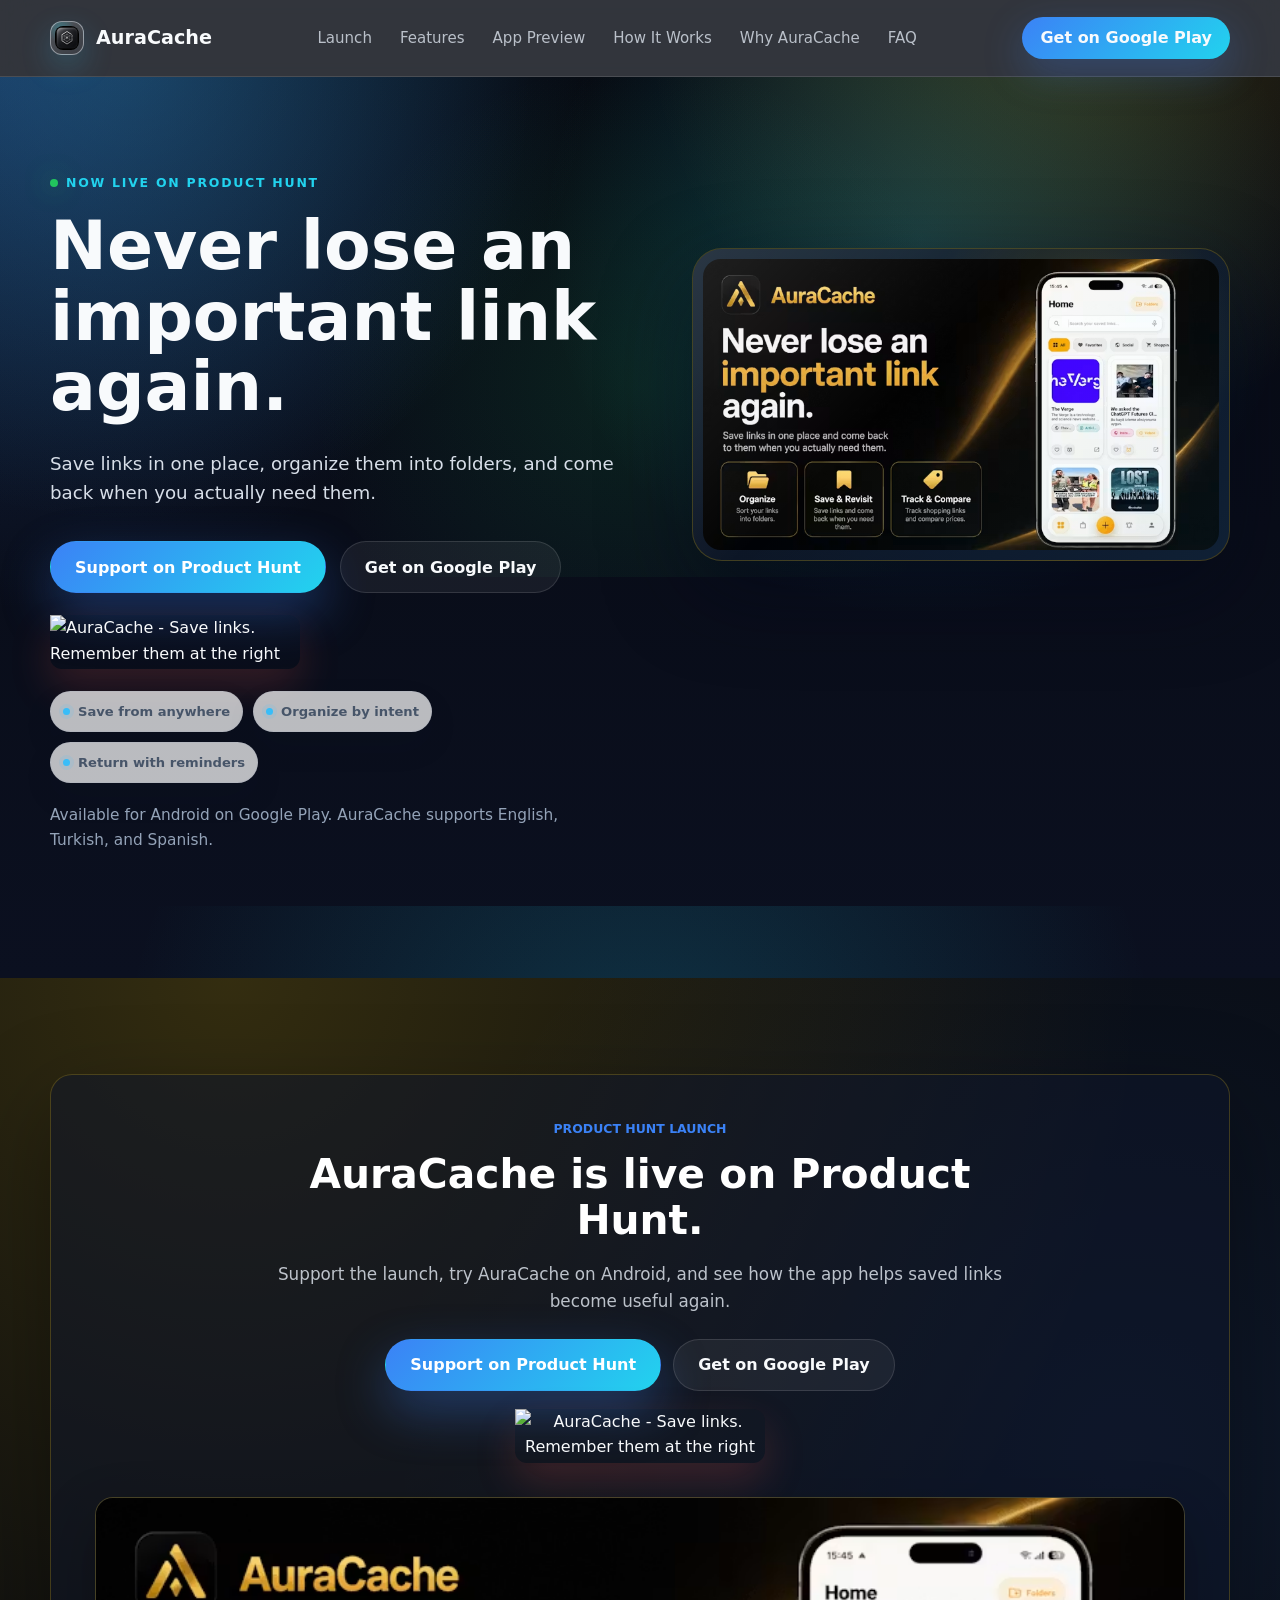
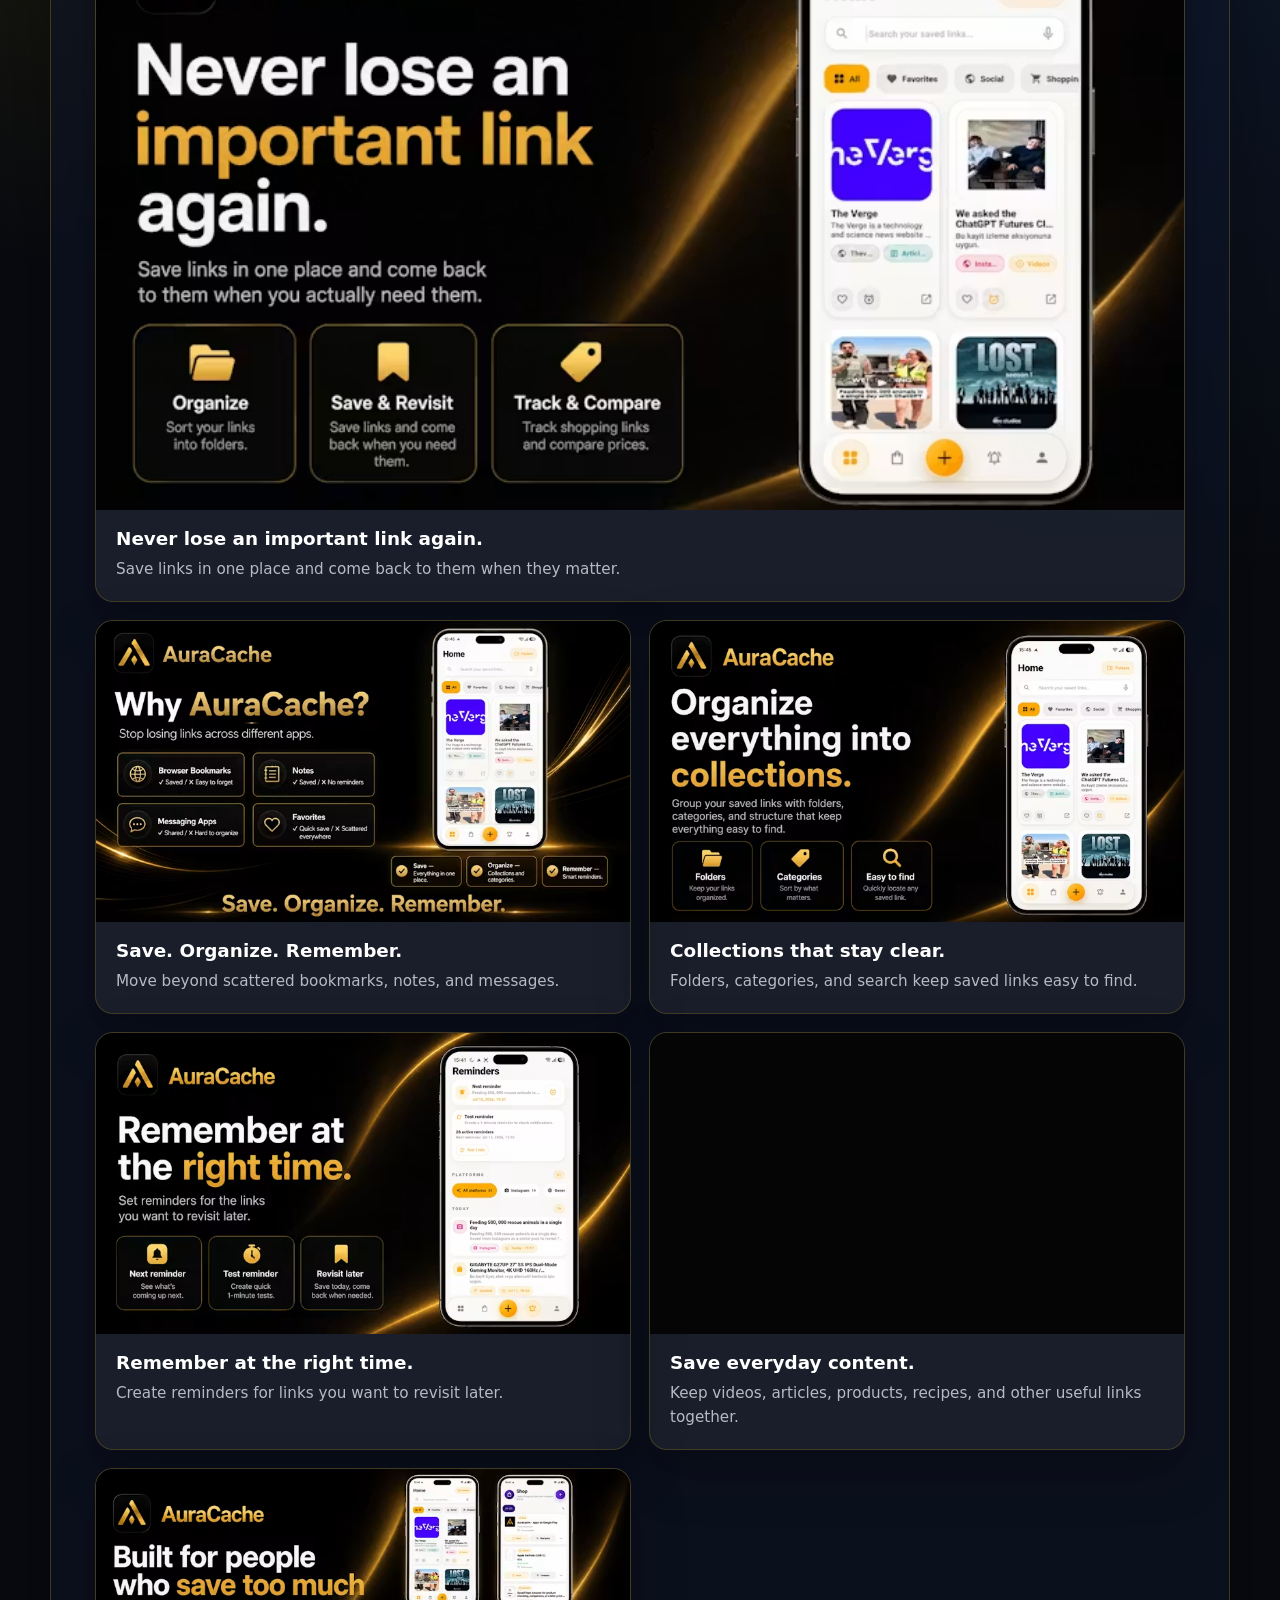
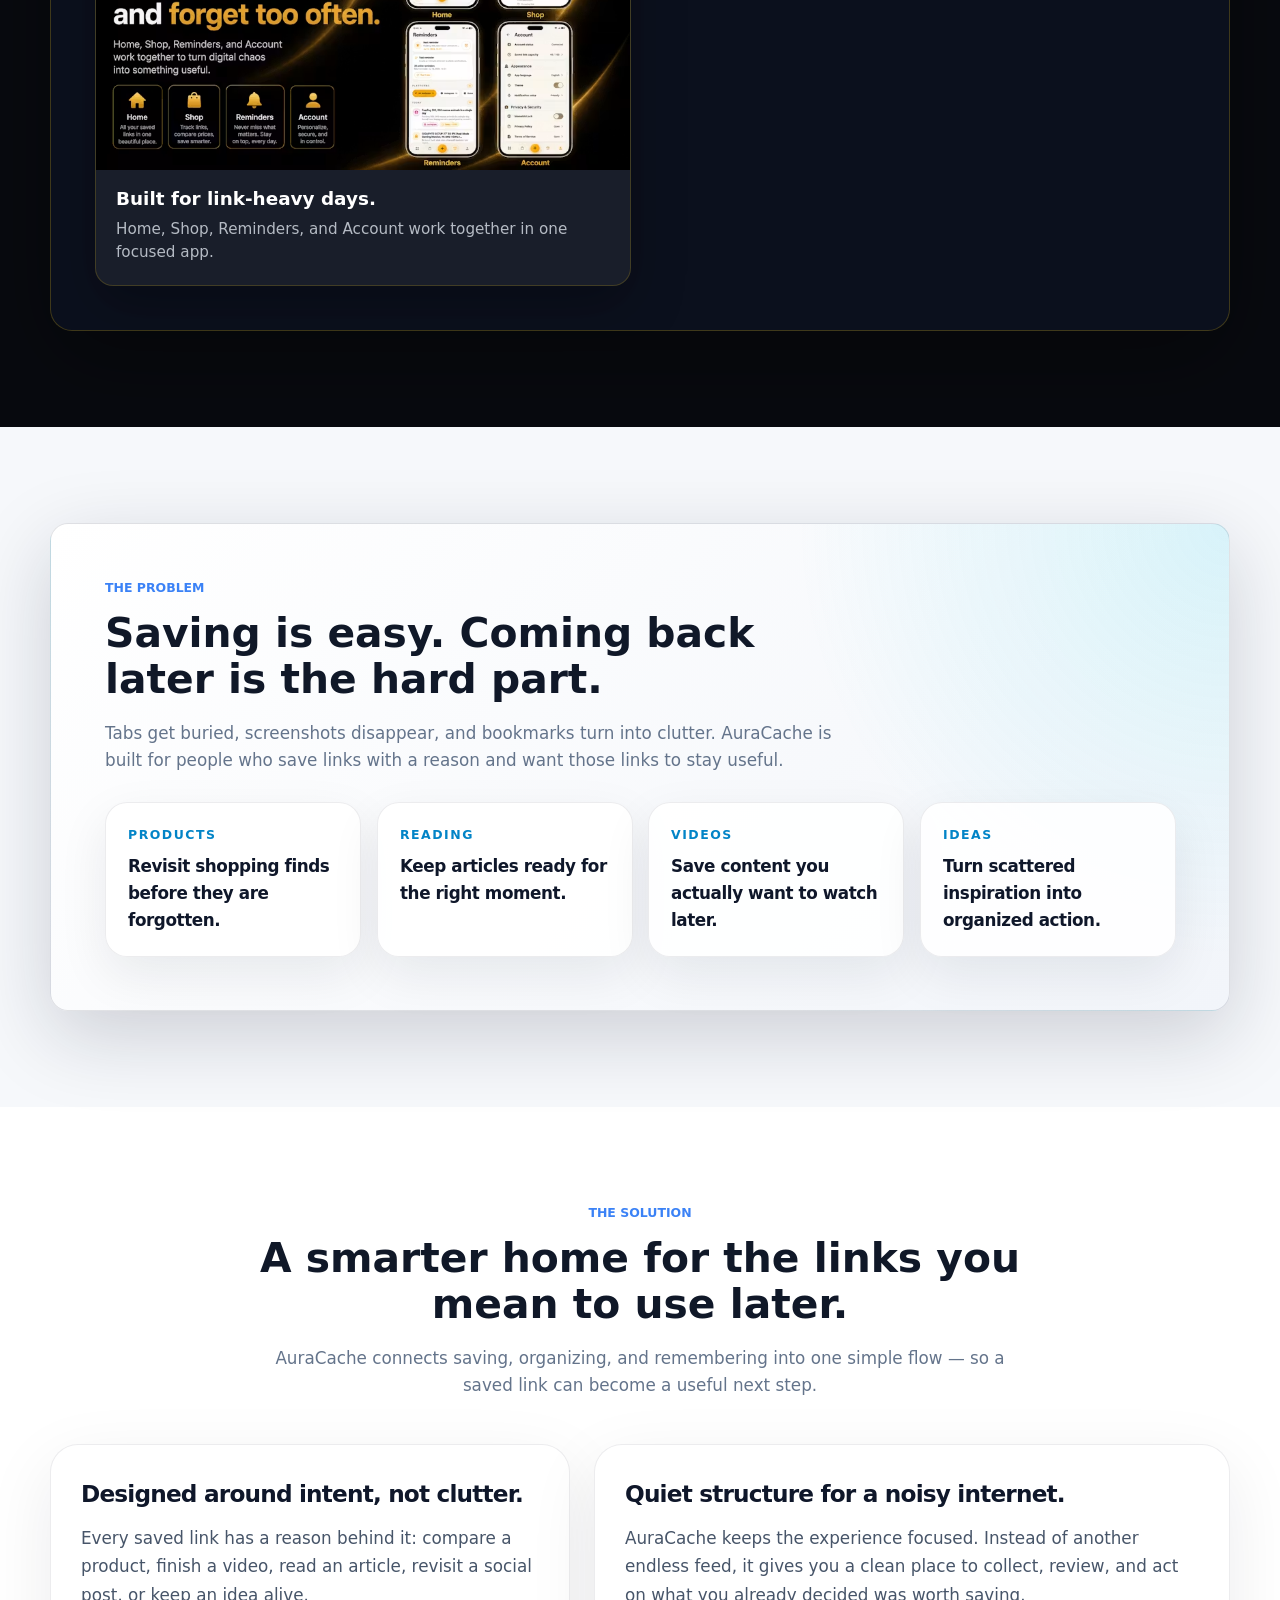
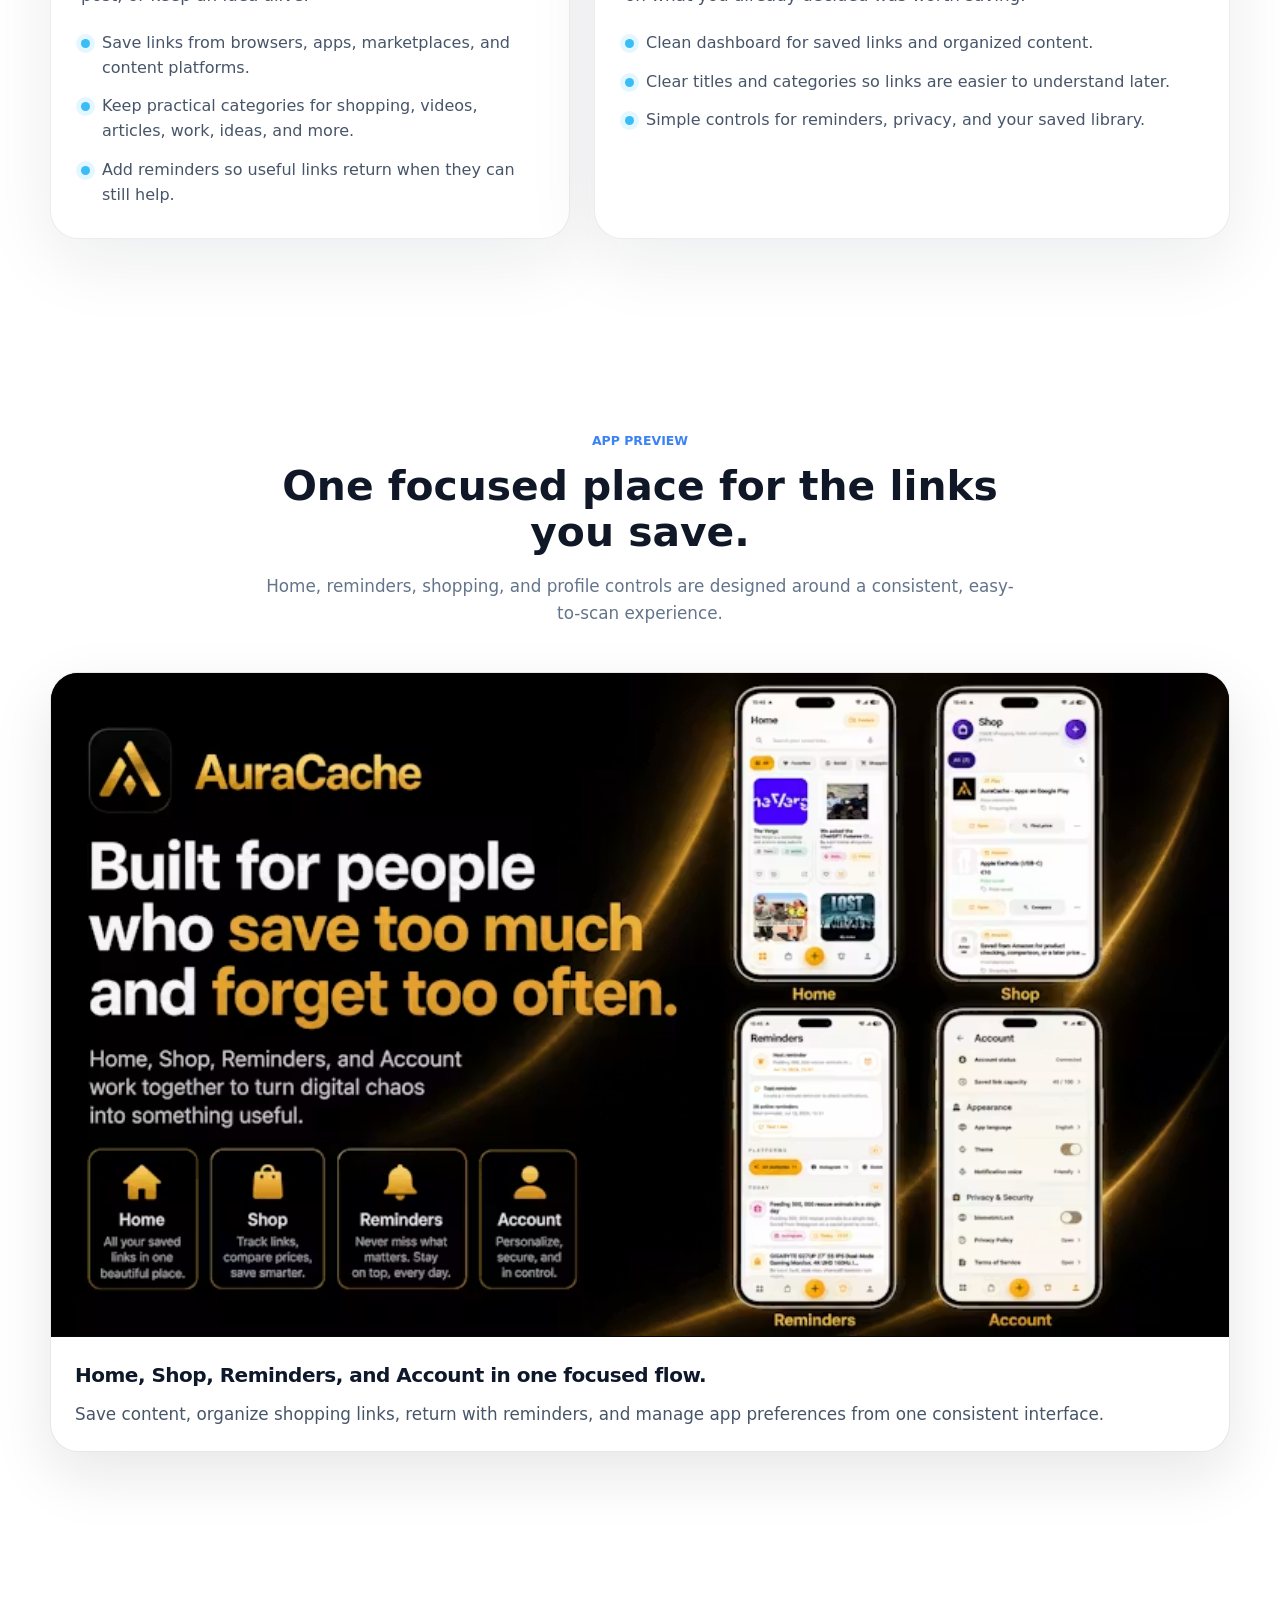
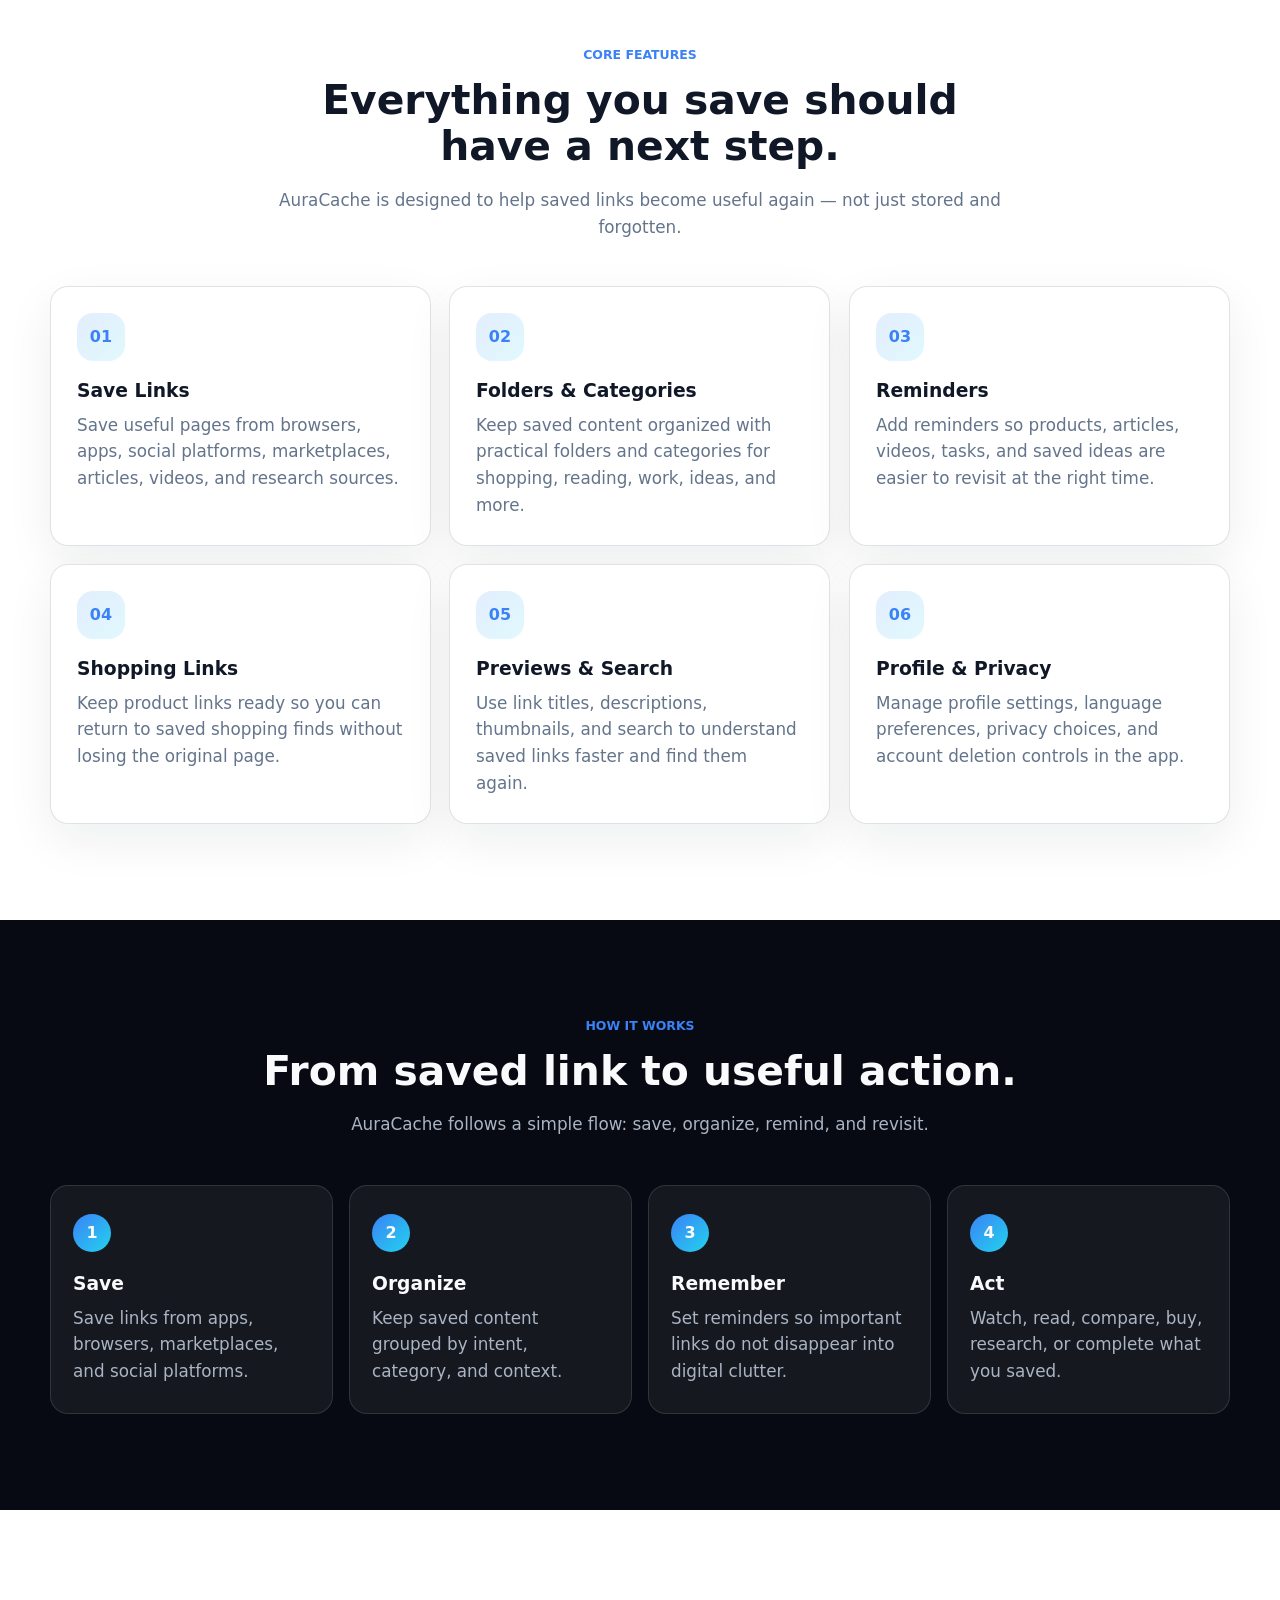
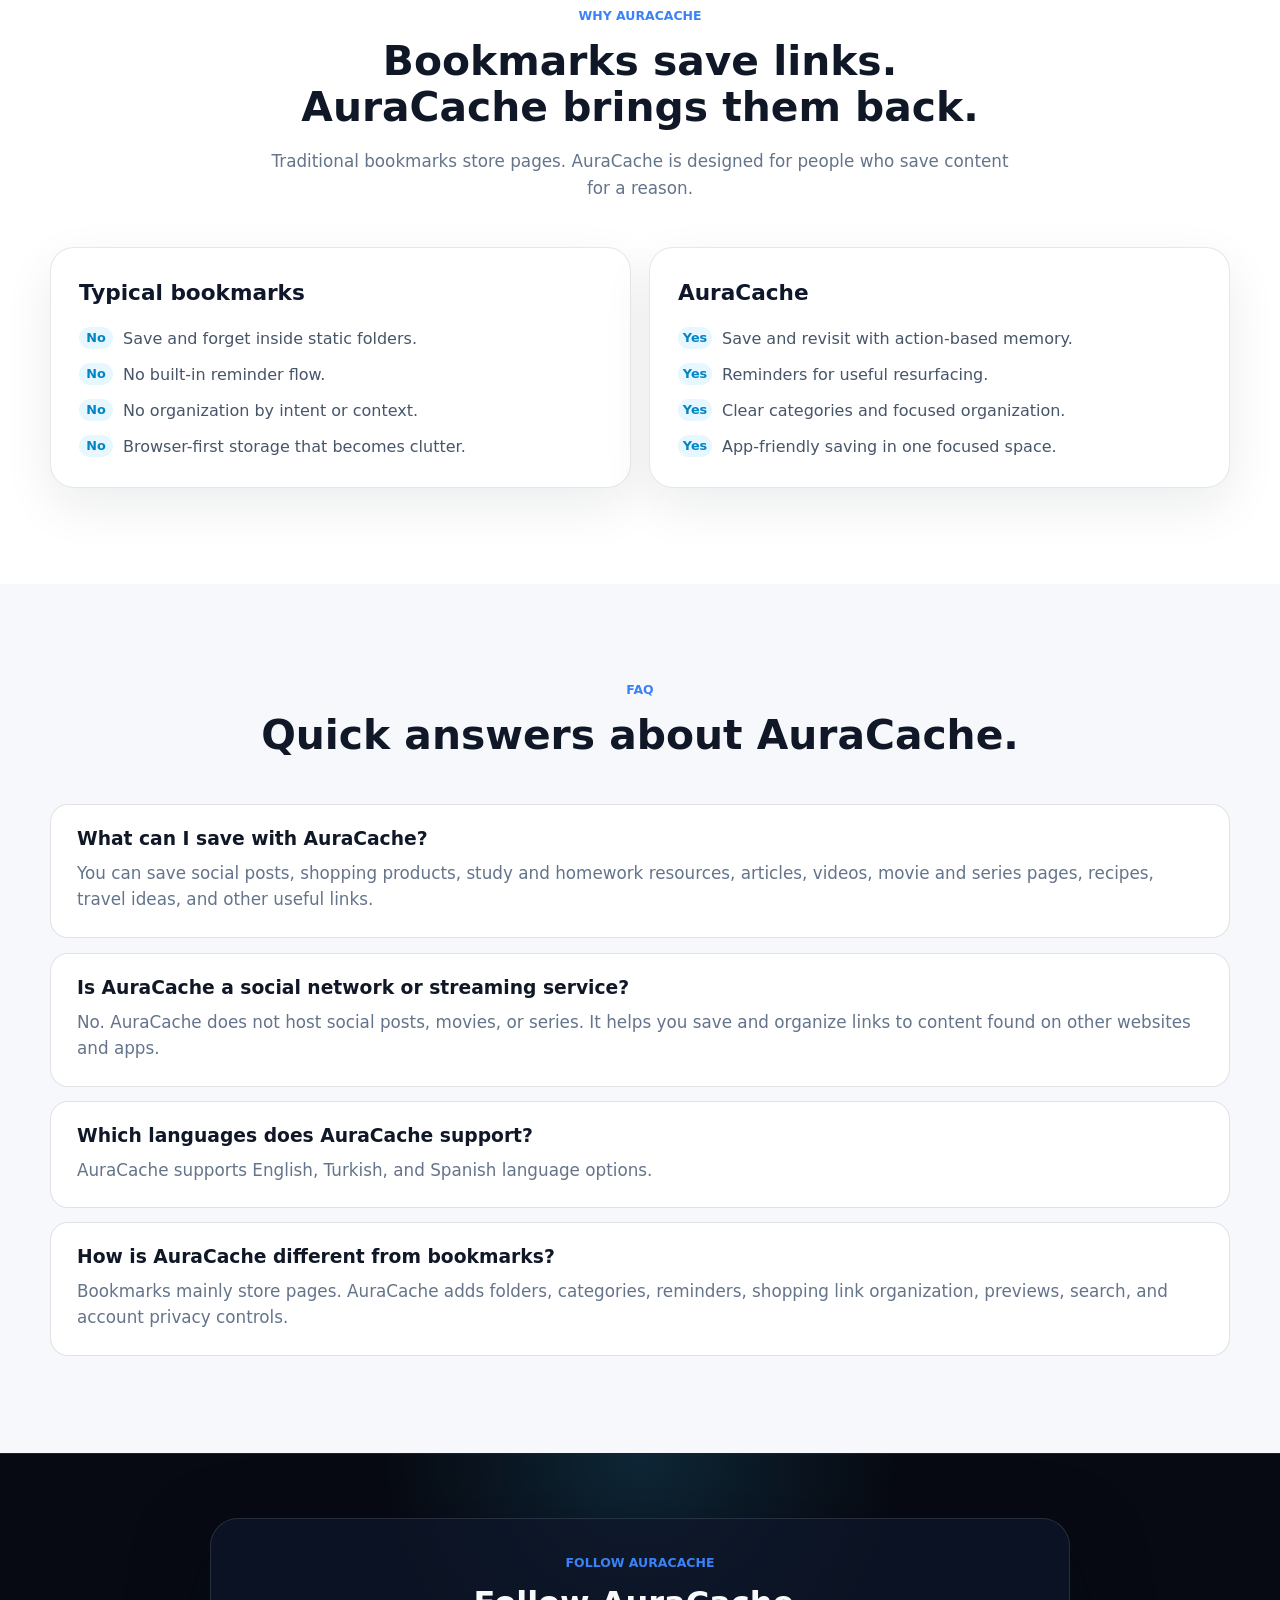
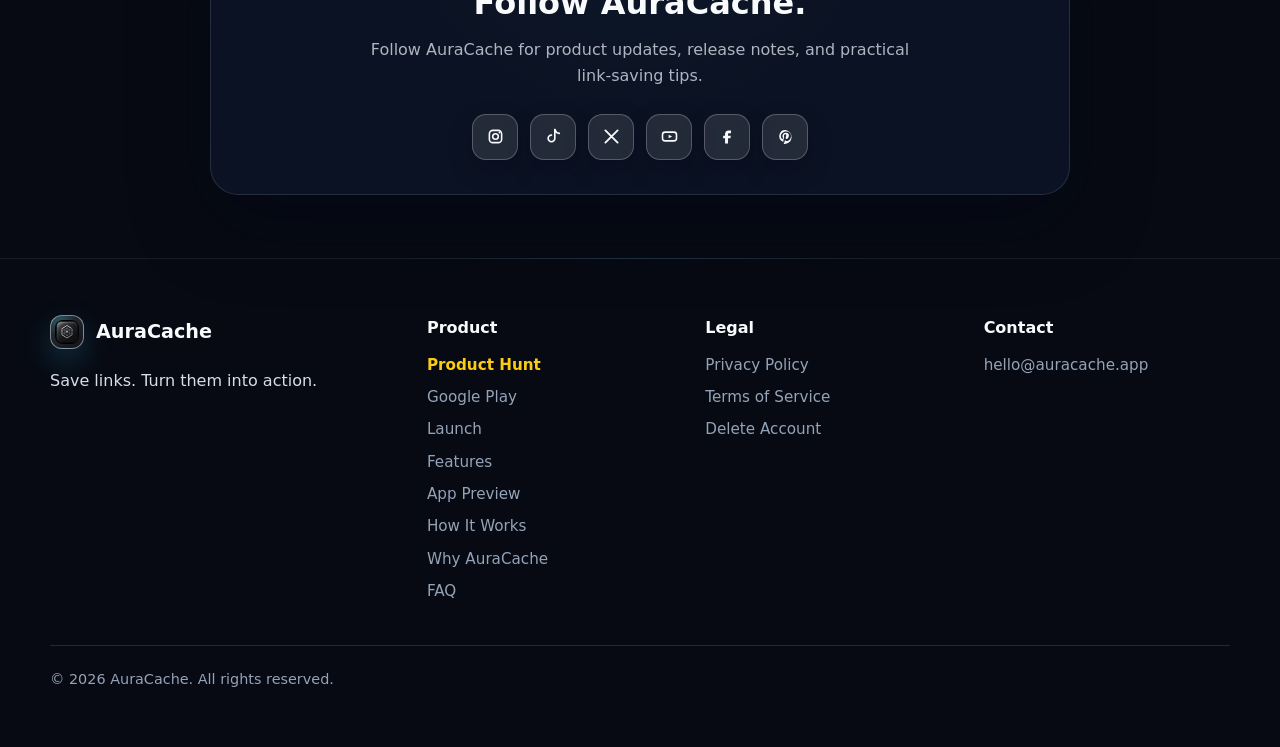
==== commit 33290a33: "Add Product Hunt launch homepage" ====
--- a/index.html
+++ b/index.html
@@ -2,21 +2,21 @@
 <html lang="en">
 <head>
 <meta charset="utf-8"/>
-<title>AuraCache - Save, organize, and revisit useful links</title>
+<title>AuraCache - Now live on Product Hunt</title>
 <meta content="width=device-width, initial-scale=1" name="viewport"/>
-<meta content="AuraCache is an Android link organizer for saving useful links, folders, reminders, shopping links, previews, search, profile settings, and account privacy controls." name="description"/>
+<meta content="AuraCache is live on Product Hunt. Save links, organize them into folders and categories, add reminders, manage shopping links, search previews, and revisit content at the right time." name="description"/>
 <meta content="AuraCache, save links, link organizer, bookmark manager, link reminders, read later app, productivity app, save articles, save videos, save product links" name="keywords"/>
 <meta content="index, follow" name="robots"/>
 <link href="https://auracache.app/" rel="canonical"/>
 <meta content="website" property="og:type"/>
 <meta content="AuraCache" property="og:site_name"/>
 <meta content="https://auracache.app/" property="og:url"/>
-<meta content="AuraCache - Save links. Find them when they matter." property="og:title"/>
-<meta content="Save links, organize them into folders, add reminders, keep shopping links, preview metadata, search your library, and manage privacy controls." property="og:description"/>
+<meta content="AuraCache - Now live on Product Hunt" property="og:title"/>
+<meta content="Never lose an important link again. Save, organize, remember, and revisit links from one focused Android app." property="og:description"/>
 <meta content="https://auracache.app/og-image.png" property="og:image"/>
 <meta content="summary_large_image" name="twitter:card"/>
-<meta content="AuraCache - Save links. Find them when they matter." name="twitter:title"/>
-<meta content="A focused Android link organizer for saved links, folders, reminders, shopping links, previews, search, and privacy controls." name="twitter:description"/>
+<meta content="AuraCache - Now live on Product Hunt" name="twitter:title"/>
+<meta content="Save links in one place and come back to them when you actually need them." name="twitter:description"/>
 <meta content="https://auracache.app/og-image.png" name="twitter:image"/>
 <script async="" src="https://www.googletagmanager.com/gtag/js?id=G-YW6B66FDKB"></script>
 <script>
@@ -809,6 +809,7 @@
 </a>
 <nav aria-label="Main navigation" class="nav-links">
 
+<a href="#launch">Launch</a>
 <a href="#features">Features</a>
 <a href="#app-preview">App Preview</a>
 <a href="#how-it-works">How It Works</a>
@@ -822,13 +823,14 @@
 <section class="hero">
 <div class="container hero-grid">
 <div data-reveal="left">
-<div class="eyebrow"><span class="eyebrow-dot"></span> Link organizer for everyday content</div>
-<h1>Save useful links. Find them when they matter.</h1>
-<p class="hero-lead">Keep social posts, shopping products, study resources, articles, videos, movie and series links, and other useful pages together in one organized place.</p>
+<div class="eyebrow"><span class="eyebrow-dot"></span> Now live on Product Hunt</div>
+<h1>Never lose an important link again.</h1>
+<p class="hero-lead">Save links in one place, organize them into folders, and come back when you actually need them.</p>
 <div class="hero-actions">
-<a class="btn btn-primary" href="https://play.google.com/store/apps/details?id=com.auracache.app" rel="noopener noreferrer">Get on Google Play</a>
-<a class="btn btn-secondary" href="#features">See Features</a>
-</div>
+<a class="btn btn-primary" href="https://www.producthunt.com/products/auracache" rel="noopener noreferrer" target="_blank">Support on Product Hunt</a>
+<a class="btn btn-secondary" href="https://play.google.com/store/apps/details?id=com.auracache.app" rel="noopener noreferrer">Get on Google Play</a>
+</div>
+<div class="hero-badge-row"><a class="product-hunt-badge" href="https://www.producthunt.com/products/auracache?embed=true&amp;utm_source=badge-featured&amp;utm_medium=badge&amp;utm_campaign=badge-auracache" target="_blank" rel="noopener noreferrer"><img alt="AuraCache - Save links. Remember them at the right time. | Product Hunt" width="250" height="54" src="https://api.producthunt.com/widgets/embed-image/v1/featured.svg?post_id=1195230&amp;theme=light&amp;t=1784118143185"/></a></div>
 <div aria-label="AuraCache highlights" class="hero-proof">
 <span>Save from anywhere</span>
 <span>Organize by intent</span>
@@ -836,10 +838,34 @@
 </div>
 <p class="hero-note">Available for Android on Google Play. AuraCache supports English, Turkish, and Spanish.</p>
 </div>
-<div aria-label="AuraCache product preview" class="hero-visual" data-reveal="right"><div class="hero-image-shell"><img alt="AuraCache app screens showing Home, Reminders, Shopping, and Profile" decoding="async" loading="eager" src="images/auracache-app-showcase.png"/></div></div>
+<div aria-label="AuraCache Product Hunt launch preview" class="hero-visual" data-reveal="right"><div class="hero-image-shell launch-hero-image"><img alt="AuraCache launch graphic showing the app home screen and link organization benefits" decoding="async" loading="eager" src="images/product-hunt-hero.png"/></div></div>
 </div>
 </section>
 
+<section class="section launch-section" id="launch">
+<div class="container">
+<div class="launch-panel" data-reveal="">
+<div class="section-header center launch-header">
+<div class="kicker">Product Hunt Launch</div>
+<h2>AuraCache is live on Product Hunt.</h2>
+<p>Support the launch, try AuraCache on Android, and see how the app helps saved links become useful again.</p>
+<div class="launch-actions">
+<a class="btn btn-primary" href="https://www.producthunt.com/products/auracache" rel="noopener noreferrer" target="_blank">Support on Product Hunt</a>
+<a class="btn btn-secondary" href="https://play.google.com/store/apps/details?id=com.auracache.app" rel="noopener noreferrer">Get on Google Play</a>
+</div>
+<div class="launch-badge-wrap"><a class="product-hunt-badge" href="https://www.producthunt.com/products/auracache?embed=true&amp;utm_source=badge-featured&amp;utm_medium=badge&amp;utm_campaign=badge-auracache" target="_blank" rel="noopener noreferrer"><img alt="AuraCache - Save links. Remember them at the right time. | Product Hunt" width="250" height="54" src="https://api.producthunt.com/widgets/embed-image/v1/featured.svg?post_id=1195230&amp;theme=light&amp;t=1784118143185"/></a></div>
+</div>
+<div class="launch-gallery" aria-label="AuraCache launch visuals">
+<article class="launch-card launch-card-large"><img alt="AuraCache Product Hunt launch hero: Never lose an important link again" src="images/product-hunt-hero.png" loading="lazy" decoding="async"/><div><h3>Never lose an important link again.</h3><p>Save links in one place and come back to them when they matter.</p></div></article>
+<article class="launch-card"><img alt="AuraCache comparison showing why saved links need reminders and organization" src="images/product-hunt-why.png" loading="lazy" decoding="async"/><div><h3>Save. Organize. Remember.</h3><p>Move beyond scattered bookmarks, notes, and messages.</p></div></article>
+<article class="launch-card"><img alt="AuraCache organizing saved links into folders and categories" src="images/product-hunt-organize.png" loading="lazy" decoding="async"/><div><h3>Collections that stay clear.</h3><p>Folders, categories, and search keep saved links easy to find.</p></div></article>
+<article class="launch-card"><img alt="AuraCache reminders screen for revisiting saved links later" src="images/product-hunt-reminders.png" loading="lazy" decoding="async"/><div><h3>Remember at the right time.</h3><p>Create reminders for links you want to revisit later.</p></div></article>
+<article class="launch-card"><img alt="AuraCache saving videos, articles, products, and recipes" src="images/product-hunt-content.png" loading="lazy" decoding="async"/><div><h3>Save everyday content.</h3><p>Keep videos, articles, products, recipes, and other useful links together.</p></div></article>
+<article class="launch-card"><img alt="AuraCache overview showing Home, Shop, Reminders, and Account screens" src="images/product-hunt-overview.png" loading="lazy" decoding="async"/><div><h3>Built for link-heavy days.</h3><p>Home, Shop, Reminders, and Account work together in one focused app.</p></div></article>
+</div>
+</div>
+</div>
+</section>
 <section class="section section-soft">
 <div class="container">
 <div class="problem-card" data-reveal="">
@@ -911,7 +937,7 @@
 <h2>One focused place for the links you save.</h2>
 <p>Home, reminders, shopping, and profile controls are designed around a consistent, easy-to-scan experience.</p>
 </div>
-<div class="showcase-grid"><article class="showcase-card showcase-card-wide" data-reveal=""><img alt="Four AuraCache screens: Home, Reminders, Shopping, and Profile" decoding="async" loading="lazy" src="images/auracache-app-showcase.png"/><div class="showcase-card-body"><h3>Built around the way saved links are used.</h3><p>Save content, return with reminders, keep shopping links organized, and manage app preferences from one consistent interface.</p></div></article></div>
+<div class="showcase-grid"><article class="showcase-card showcase-card-wide" data-reveal=""><img alt="AuraCache overview showing Home, Shop, Reminders, and Account screens" decoding="async" loading="lazy" src="images/product-hunt-overview.png"/><div class="showcase-card-body"><h3>Home, Shop, Reminders, and Account in one focused flow.</h3><p>Save content, organize shopping links, return with reminders, and manage app preferences from one consistent interface.</p></div></article></div>
 </div>
 </section>
 <section class="section section-white" id="features">
@@ -1127,8 +1153,10 @@
 <div>
 <div class="footer-title">Product</div>
 <div class="footer-links">
+<a href="https://www.producthunt.com/products/auracache" rel="noopener noreferrer" target="_blank">Product Hunt</a>
 <a href="https://play.google.com/store/apps/details?id=com.auracache.app" rel="noopener noreferrer">Google Play</a>
 
+<a href="#launch">Launch</a>
 <a href="#features">Features</a>
 <a href="#app-preview">App Preview</a>
 <a href="#how-it-works">How It Works</a>
--- a/style.css
+++ b/style.css
@@ -1190,4 +1190,159 @@
   .legal-card h2 {
     font-size: 1.22rem;
   }
+}
+/* Product Hunt launch polish */
+.product-hunt-badge {
+  display: inline-flex;
+  align-items: center;
+  width: fit-content;
+  max-width: 100%;
+  border-radius: 12px;
+  box-shadow: 0 18px 42px rgba(255, 97, 85, 0.18);
+}
+
+.product-hunt-badge img {
+  width: 250px;
+  max-width: 100%;
+  height: auto;
+  display: block;
+}
+
+.hero-badge-row {
+  display: flex;
+  flex-wrap: wrap;
+  align-items: center;
+  gap: 14px;
+  margin-top: 22px;
+}
+
+.launch-hero-image {
+  padding: 0;
+  border-color: rgba(250, 204, 21, 0.34);
+  background: #050505;
+}
+
+.launch-hero-image img {
+  border-radius: 18px;
+}
+
+.launch-section {
+  position: relative;
+  overflow: hidden;
+  background:
+    radial-gradient(circle at 18% 0%, rgba(250, 204, 21, 0.18), transparent 32%),
+    radial-gradient(circle at 88% 18%, rgba(59, 130, 246, 0.12), transparent 30%),
+    #080a0f;
+  color: var(--text-main);
+}
+
+.launch-panel {
+  padding: clamp(24px, 4vw, 44px);
+  border: 1px solid rgba(250, 204, 21, 0.22);
+  border-radius: 22px;
+  background: rgba(15, 23, 42, 0.56);
+  box-shadow: 0 30px 90px rgba(0, 0, 0, 0.34);
+}
+
+.launch-header {
+  margin-bottom: 34px;
+}
+
+.launch-header h2 {
+  color: #ffffff;
+}
+
+.launch-header p {
+  color: rgba(226, 232, 240, 0.82);
+}
+
+.launch-actions {
+  display: flex;
+  flex-wrap: wrap;
+  justify-content: center;
+  gap: 12px;
+  margin-top: 24px;
+}
+
+.launch-badge-wrap {
+  display: flex;
+  justify-content: center;
+  margin-top: 18px;
+}
+
+.launch-gallery {
+  display: grid;
+  grid-template-columns: repeat(2, minmax(0, 1fr));
+  gap: 18px;
+}
+
+.launch-card {
+  overflow: hidden;
+  border: 1px solid rgba(250, 204, 21, 0.18);
+  border-radius: 18px;
+  background: rgba(255, 255, 255, 0.06);
+  box-shadow: 0 20px 54px rgba(0, 0, 0, 0.28);
+}
+
+.launch-card-large {
+  grid-column: 1 / -1;
+}
+
+.launch-card img {
+  width: 100%;
+  height: auto;
+  background: #050505;
+}
+
+.launch-card div {
+  padding: 18px 20px 20px;
+}
+
+.launch-card h3 {
+  margin: 0;
+  color: #ffffff;
+  font-size: 1.15rem;
+  line-height: 1.2;
+}
+
+.launch-card p {
+  margin: 8px 0 0;
+  color: rgba(226, 232, 240, 0.78);
+  font-size: 0.95rem;
+  line-height: 1.55;
+}
+
+.site-footer .footer-links a[href*="producthunt"] {
+  color: #facc15;
+  font-weight: 800;
+}
+
+@media (max-width: 760px) {
+  .launch-gallery {
+    grid-template-columns: 1fr;
+  }
+
+  .launch-panel {
+    padding: 18px;
+  }
+
+  .hero-badge-row,
+  .launch-actions {
+    justify-content: stretch;
+  }
+
+  .hero-badge-row .product-hunt-badge,
+  .launch-badge-wrap .product-hunt-badge {
+    margin: 0 auto;
+  }
+}
+
+@media (max-width: 420px) {
+  .product-hunt-badge img {
+    width: 220px;
+  }
+
+  .launch-card div {
+    padding: 15px;
+  }
 }
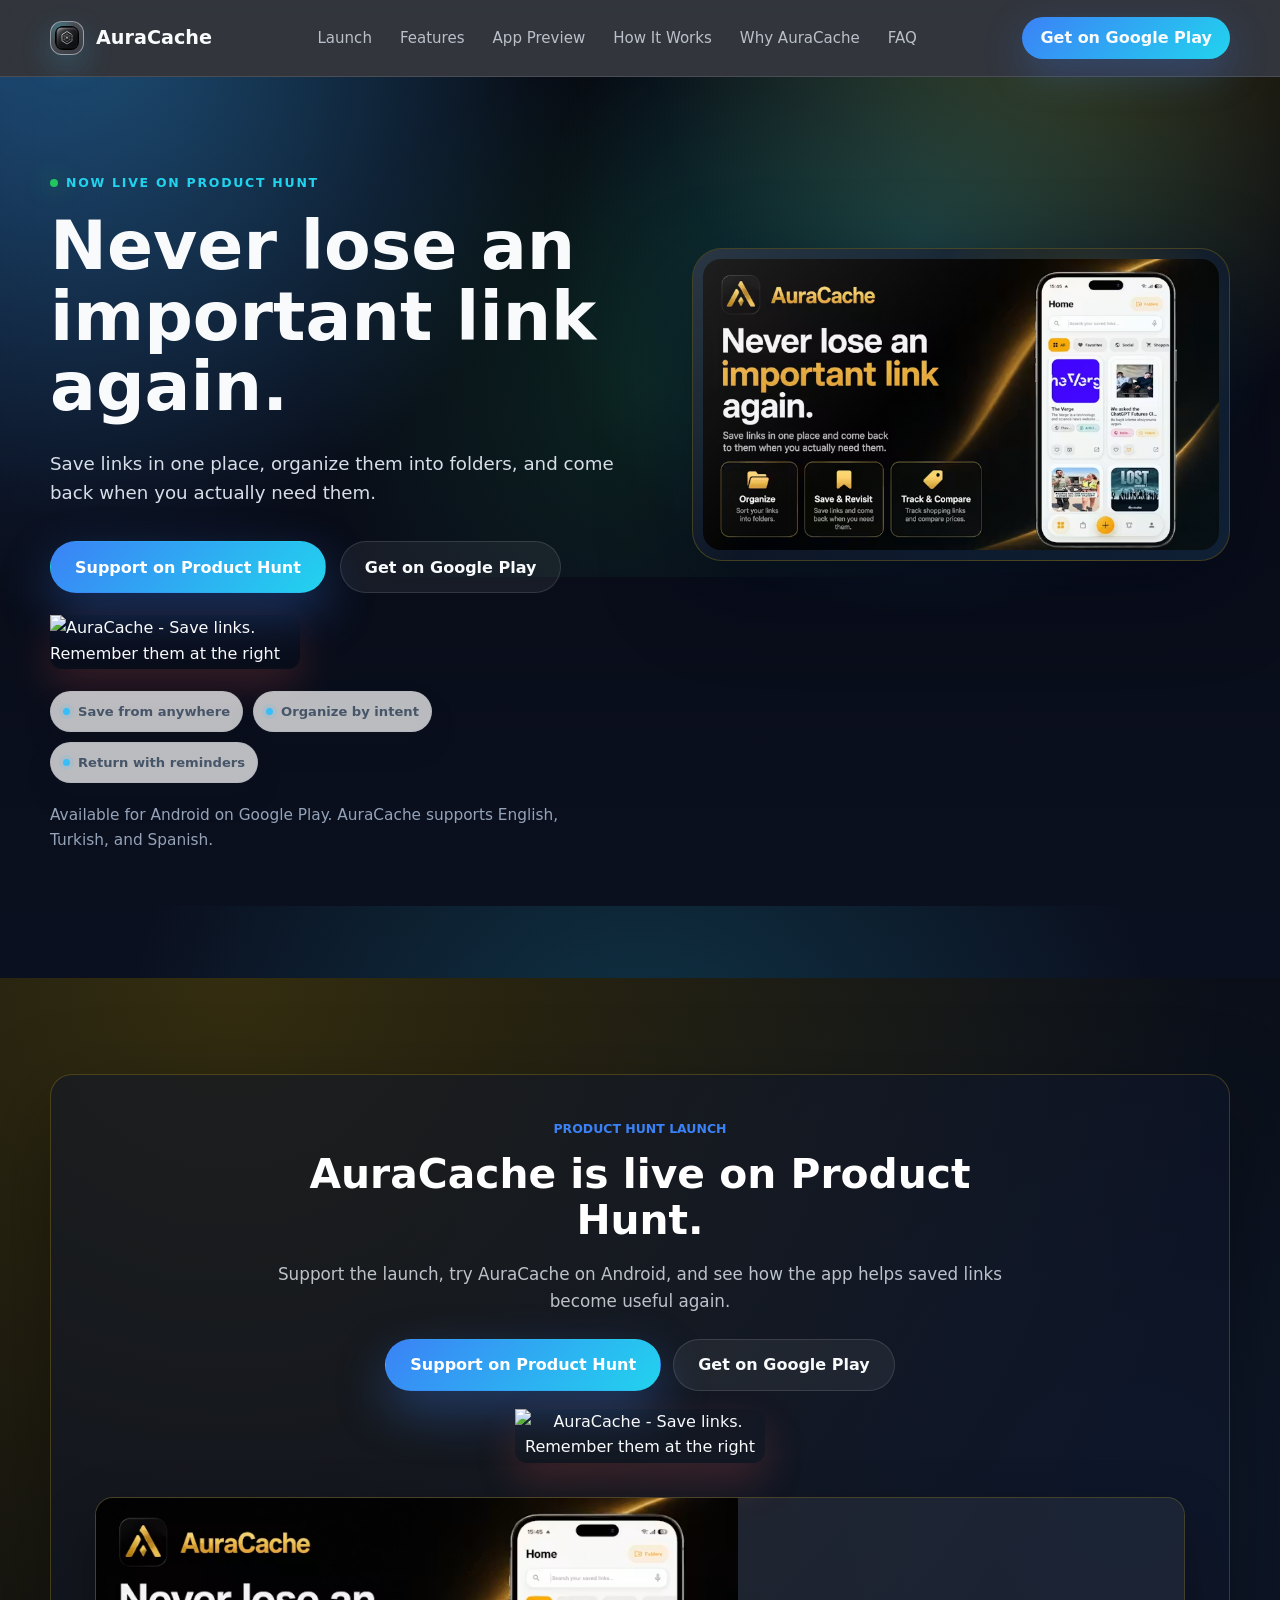
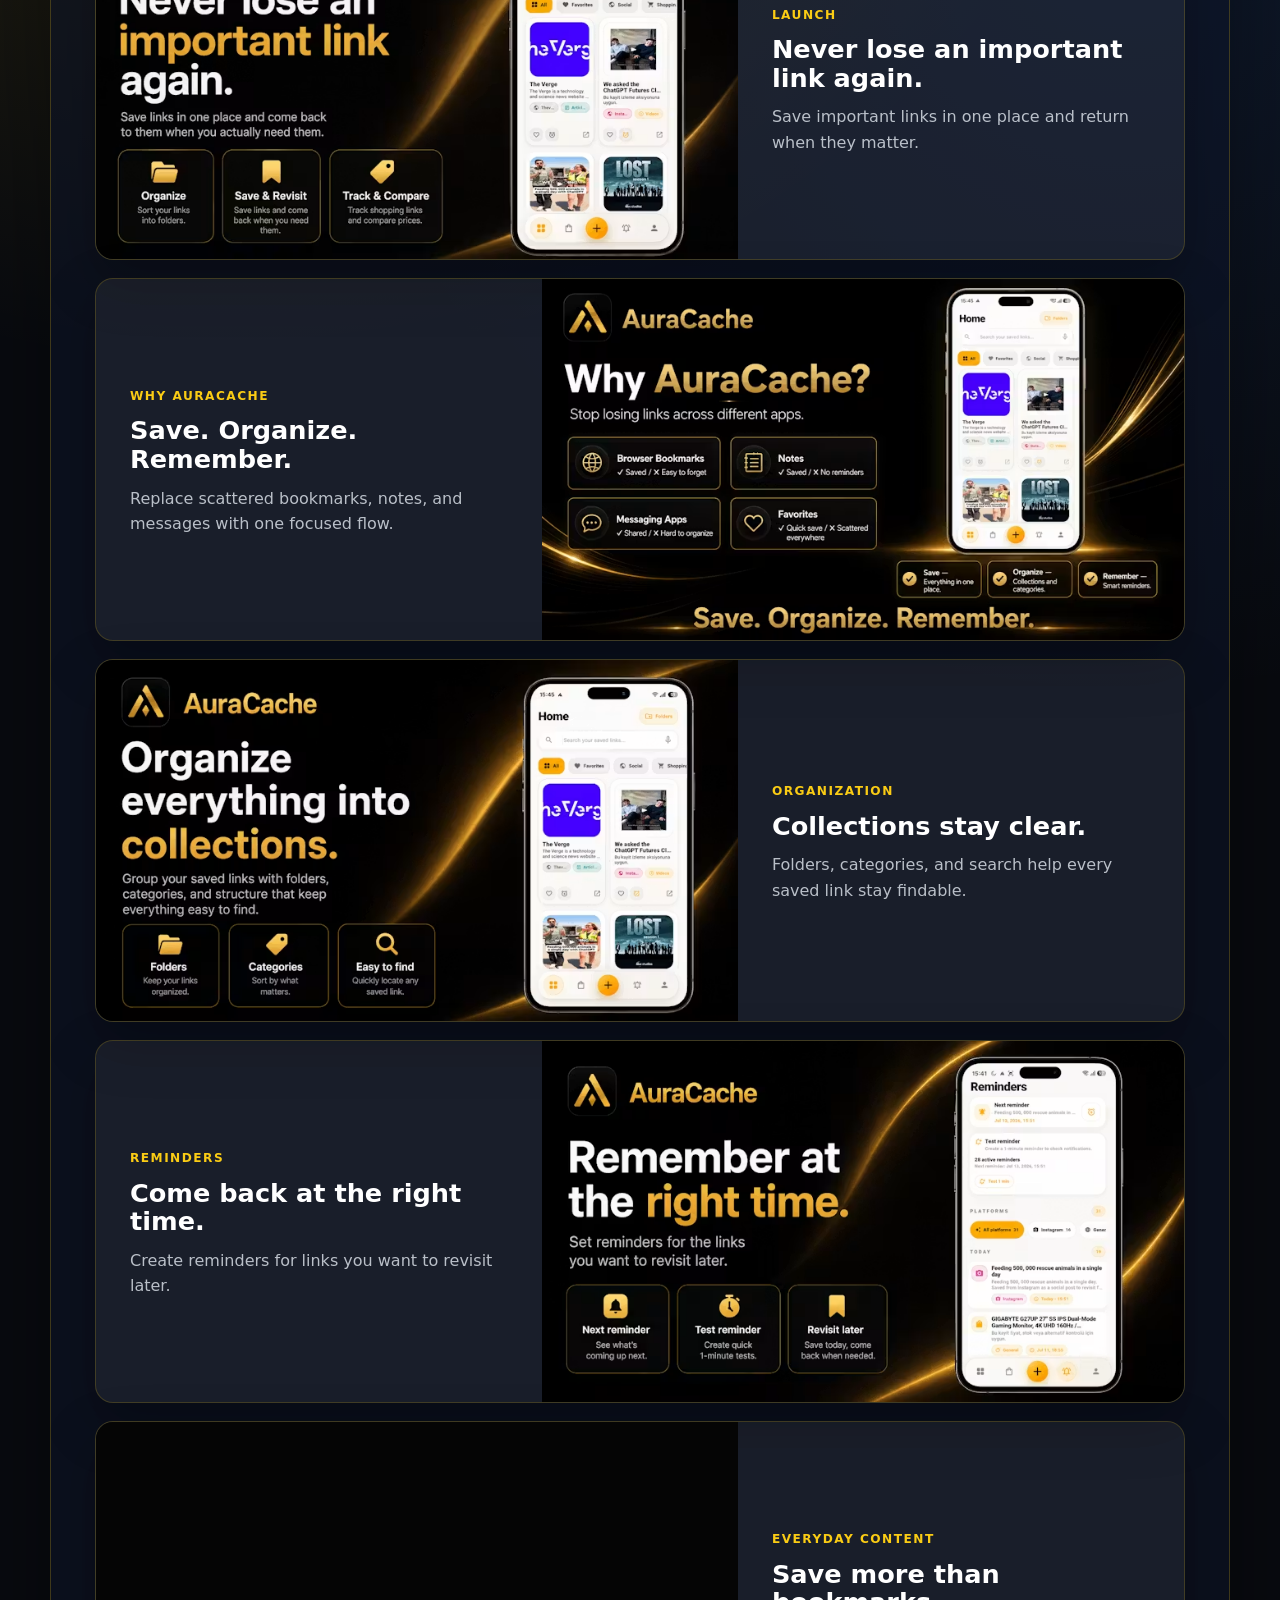
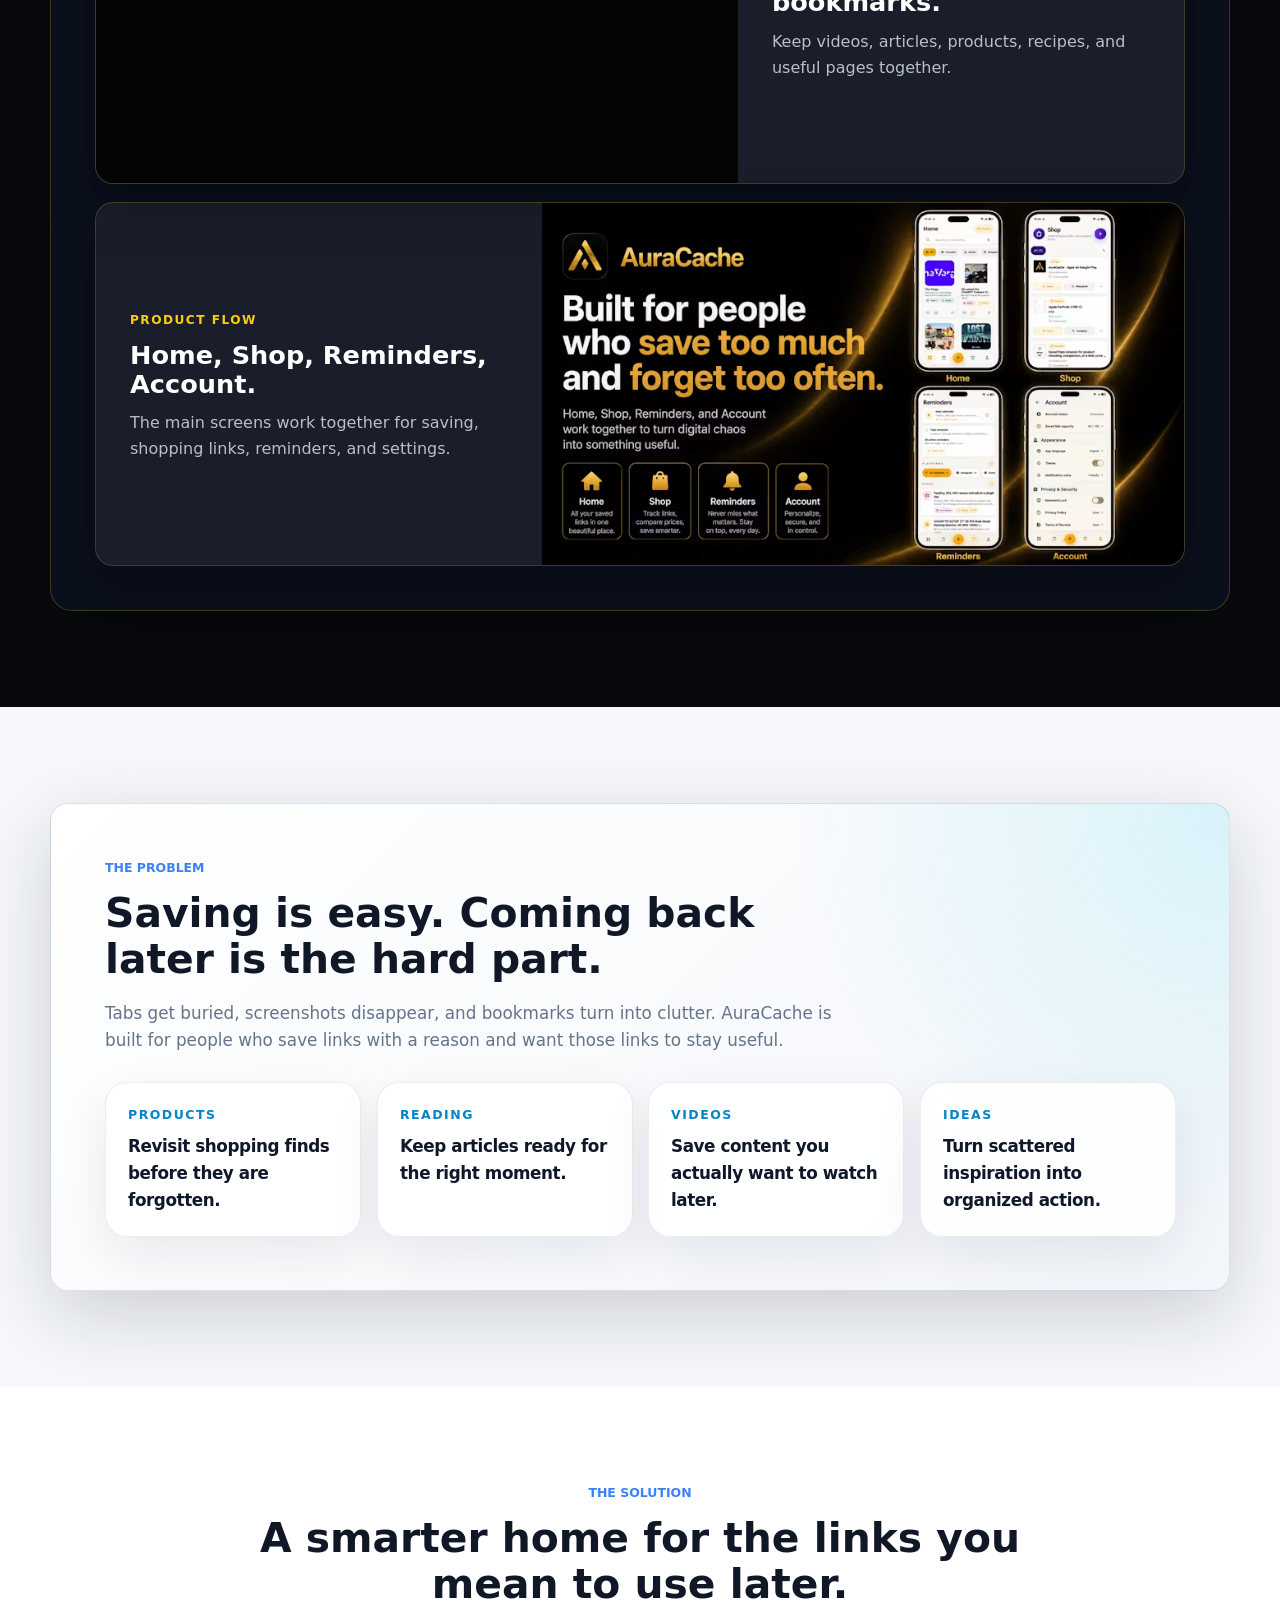
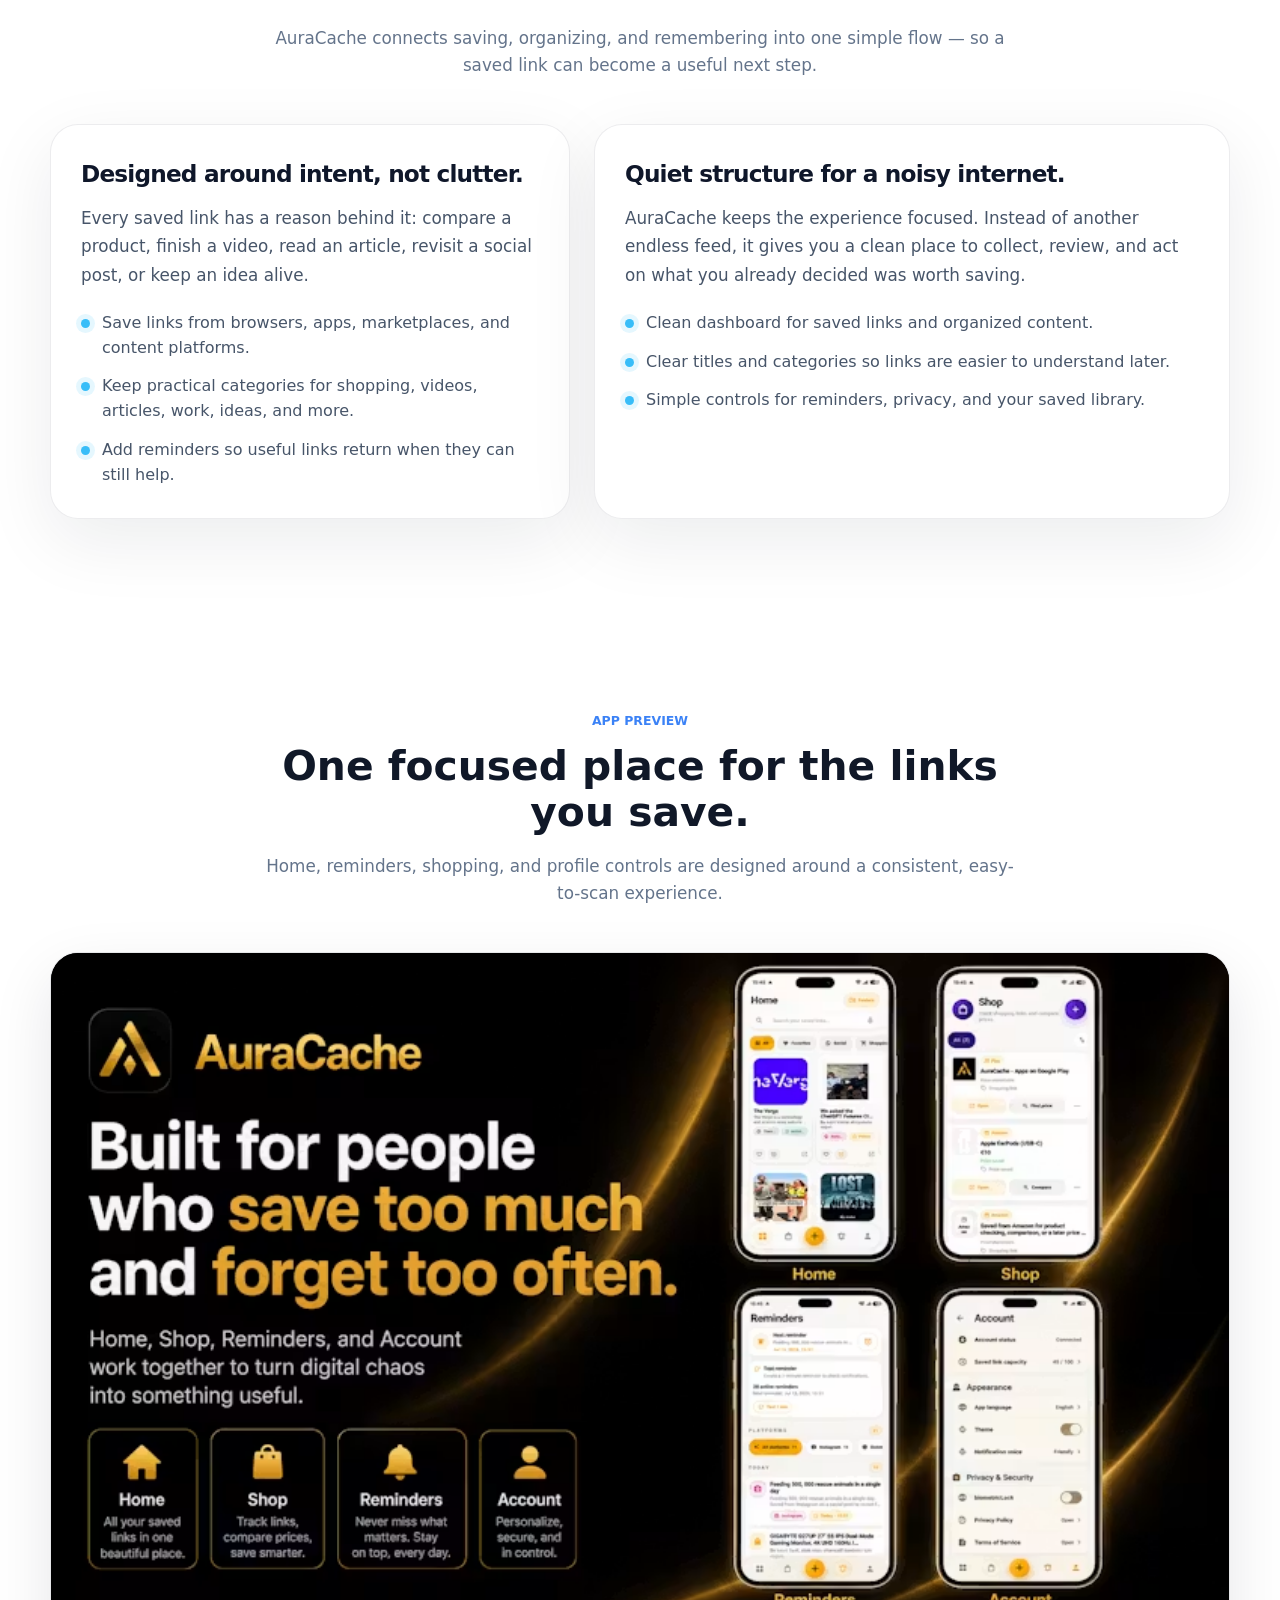
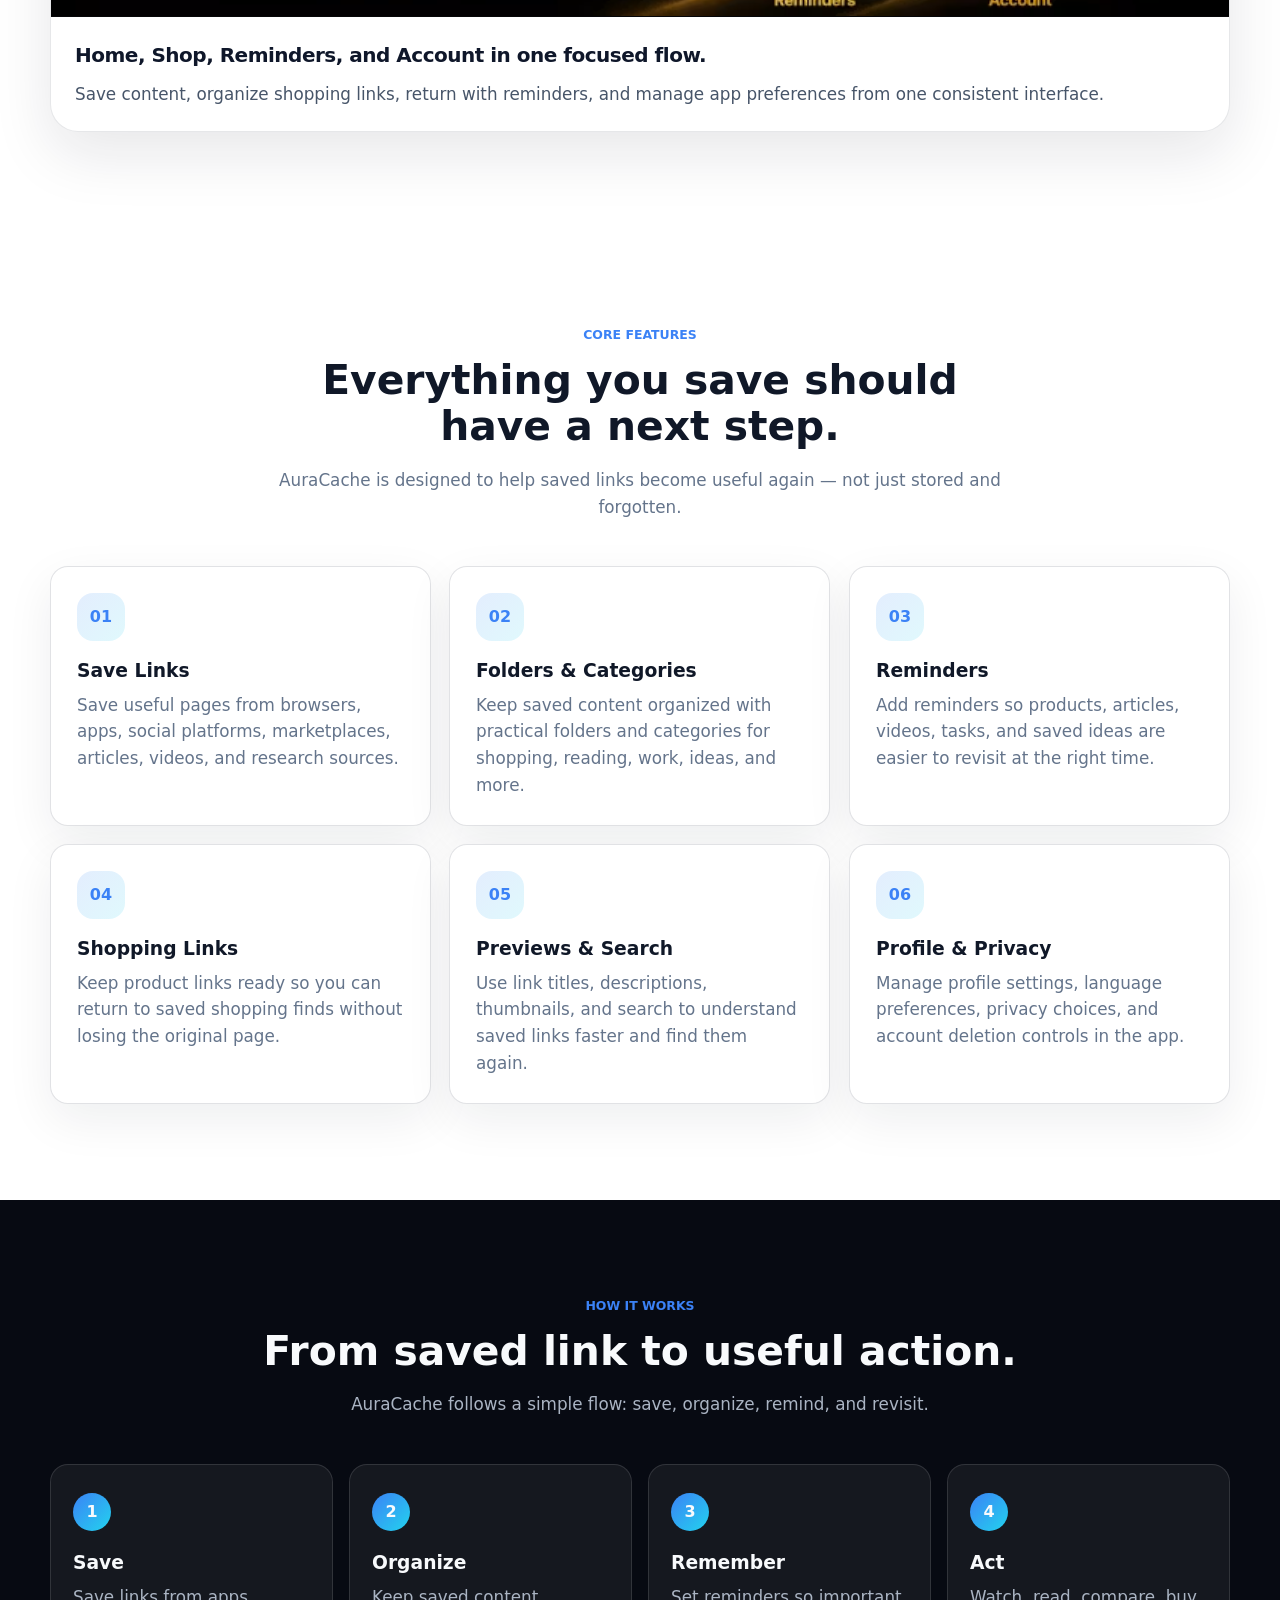
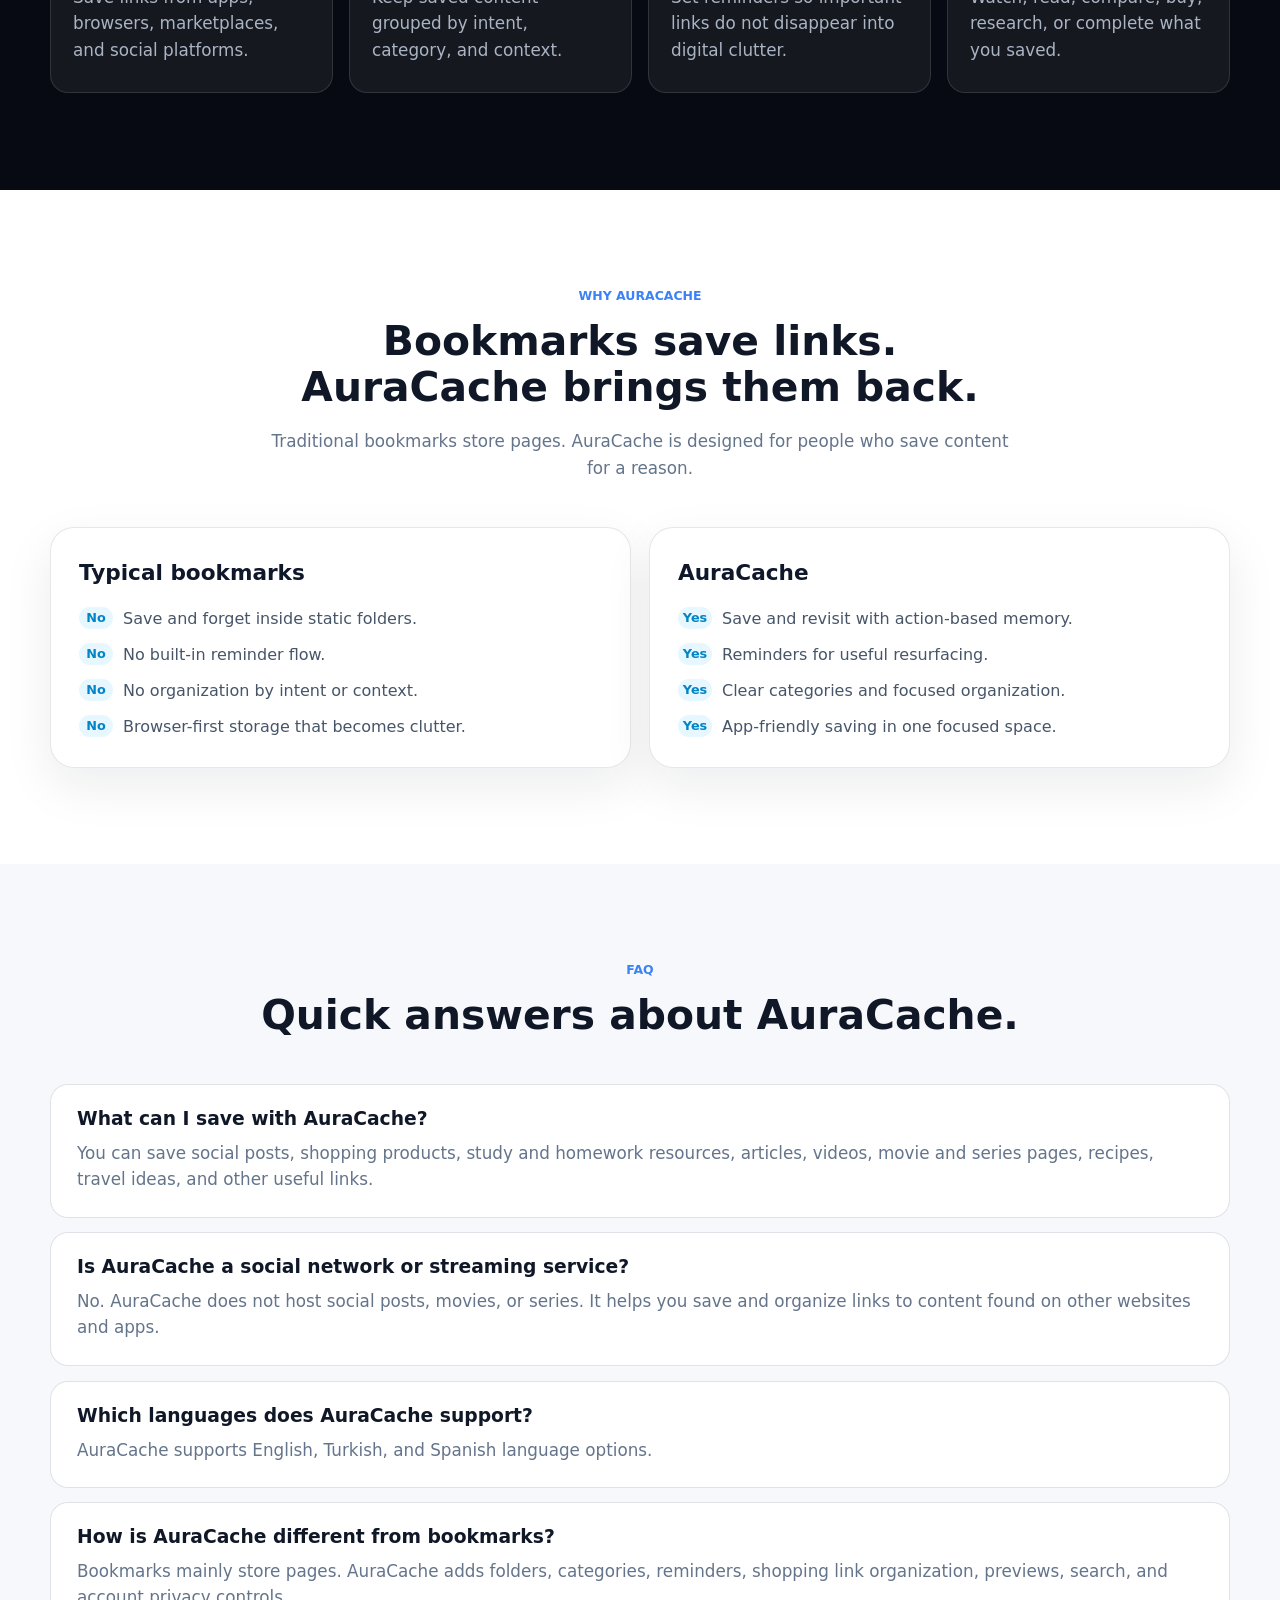
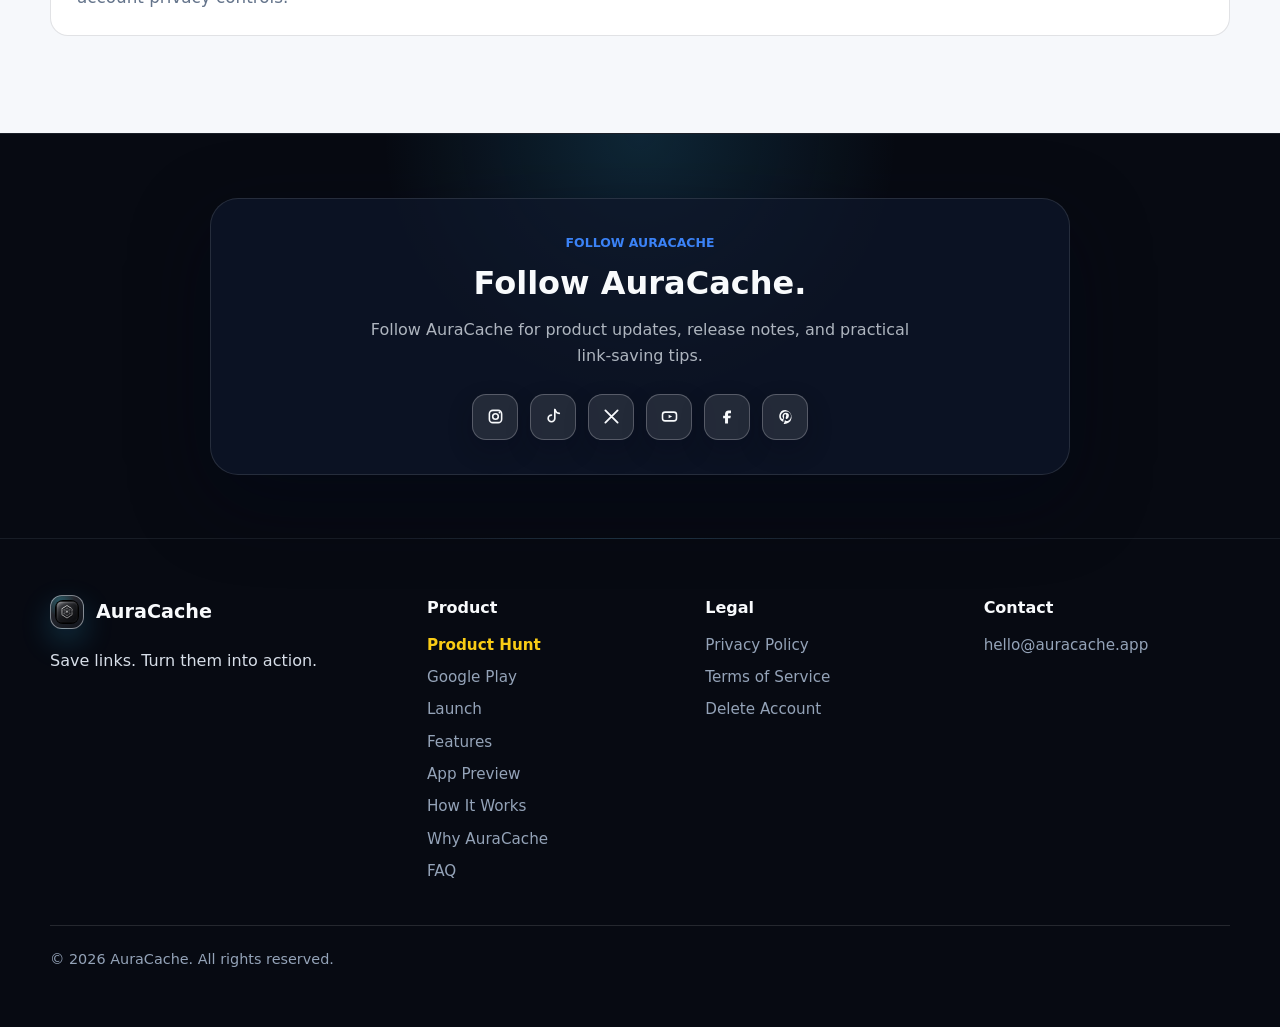
==== commit cd454a72: "Refine Product Hunt launch gallery" ====
--- a/index.html
+++ b/index.html
@@ -855,13 +855,31 @@
 </div>
 <div class="launch-badge-wrap"><a class="product-hunt-badge" href="https://www.producthunt.com/products/auracache?embed=true&amp;utm_source=badge-featured&amp;utm_medium=badge&amp;utm_campaign=badge-auracache" target="_blank" rel="noopener noreferrer"><img alt="AuraCache - Save links. Remember them at the right time. | Product Hunt" width="250" height="54" src="https://api.producthunt.com/widgets/embed-image/v1/featured.svg?post_id=1195230&amp;theme=light&amp;t=1784118143185"/></a></div>
 </div>
-<div class="launch-gallery" aria-label="AuraCache launch visuals">
-<article class="launch-card launch-card-large"><img alt="AuraCache Product Hunt launch hero: Never lose an important link again" src="images/product-hunt-hero.png" loading="lazy" decoding="async"/><div><h3>Never lose an important link again.</h3><p>Save links in one place and come back to them when they matter.</p></div></article>
-<article class="launch-card"><img alt="AuraCache comparison showing why saved links need reminders and organization" src="images/product-hunt-why.png" loading="lazy" decoding="async"/><div><h3>Save. Organize. Remember.</h3><p>Move beyond scattered bookmarks, notes, and messages.</p></div></article>
-<article class="launch-card"><img alt="AuraCache organizing saved links into folders and categories" src="images/product-hunt-organize.png" loading="lazy" decoding="async"/><div><h3>Collections that stay clear.</h3><p>Folders, categories, and search keep saved links easy to find.</p></div></article>
-<article class="launch-card"><img alt="AuraCache reminders screen for revisiting saved links later" src="images/product-hunt-reminders.png" loading="lazy" decoding="async"/><div><h3>Remember at the right time.</h3><p>Create reminders for links you want to revisit later.</p></div></article>
-<article class="launch-card"><img alt="AuraCache saving videos, articles, products, and recipes" src="images/product-hunt-content.png" loading="lazy" decoding="async"/><div><h3>Save everyday content.</h3><p>Keep videos, articles, products, recipes, and other useful links together.</p></div></article>
-<article class="launch-card"><img alt="AuraCache overview showing Home, Shop, Reminders, and Account screens" src="images/product-hunt-overview.png" loading="lazy" decoding="async"/><div><h3>Built for link-heavy days.</h3><p>Home, Shop, Reminders, and Account work together in one focused app.</p></div></article>
+<div class="launch-story" aria-label="AuraCache launch visuals and short explanations">
+<article class="launch-story-item">
+<img alt="AuraCache Product Hunt launch hero: Never lose an important link again" src="images/product-hunt-hero.png" loading="lazy" decoding="async"/>
+<div><span>Launch</span><h3>Never lose an important link again.</h3><p>Save important links in one place and return when they matter.</p></div>
+</article>
+<article class="launch-story-item">
+<img alt="AuraCache comparison showing why saved links need reminders and organization" src="images/product-hunt-why.png" loading="lazy" decoding="async"/>
+<div><span>Why AuraCache</span><h3>Save. Organize. Remember.</h3><p>Replace scattered bookmarks, notes, and messages with one focused flow.</p></div>
+</article>
+<article class="launch-story-item">
+<img alt="AuraCache organizing saved links into folders and categories" src="images/product-hunt-organize.png" loading="lazy" decoding="async"/>
+<div><span>Organization</span><h3>Collections stay clear.</h3><p>Folders, categories, and search help every saved link stay findable.</p></div>
+</article>
+<article class="launch-story-item">
+<img alt="AuraCache reminders screen for revisiting saved links later" src="images/product-hunt-reminders.png" loading="lazy" decoding="async"/>
+<div><span>Reminders</span><h3>Come back at the right time.</h3><p>Create reminders for links you want to revisit later.</p></div>
+</article>
+<article class="launch-story-item">
+<img alt="AuraCache saving videos, articles, products, and recipes" src="images/product-hunt-content.png" loading="lazy" decoding="async"/>
+<div><span>Everyday Content</span><h3>Save more than bookmarks.</h3><p>Keep videos, articles, products, recipes, and useful pages together.</p></div>
+</article>
+<article class="launch-story-item">
+<img alt="AuraCache overview showing Home, Shop, Reminders, and Account screens" src="images/product-hunt-overview.png" loading="lazy" decoding="async"/>
+<div><span>Product Flow</span><h3>Home, Shop, Reminders, Account.</h3><p>The main screens work together for saving, shopping links, reminders, and settings.</p></div>
+</article>
 </div>
 </div>
 </div>
--- a/style.css
+++ b/style.css
@@ -1317,6 +1317,85 @@
   font-weight: 800;
 }
 
+
+.launch-story {
+  display: grid;
+  gap: 18px;
+}
+
+.launch-story-item {
+  display: grid;
+  grid-template-columns: minmax(0, 1.18fr) minmax(260px, 0.82fr);
+  align-items: center;
+  overflow: hidden;
+  border: 1px solid rgba(250, 204, 21, 0.18);
+  border-radius: 18px;
+  background: rgba(255, 255, 255, 0.06);
+  box-shadow: 0 20px 54px rgba(0, 0, 0, 0.28);
+}
+
+.launch-story-item:nth-child(even) {
+  grid-template-columns: minmax(260px, 0.82fr) minmax(0, 1.18fr);
+}
+
+.launch-story-item:nth-child(even) img {
+  order: 2;
+}
+
+.launch-story-item:nth-child(even) div {
+  order: 1;
+}
+
+.launch-story-item img {
+  width: 100%;
+  height: auto;
+  background: #050505;
+}
+
+.launch-story-item div {
+  padding: clamp(20px, 3vw, 34px);
+}
+
+.launch-story-item span {
+  display: inline-flex;
+  margin-bottom: 10px;
+  color: #facc15;
+  font-size: 0.76rem;
+  font-weight: 900;
+  letter-spacing: 0.12em;
+  text-transform: uppercase;
+}
+
+.launch-story-item h3 {
+  margin: 0;
+  color: #ffffff;
+  font-size: clamp(1.35rem, 2vw, 2rem);
+  line-height: 1.12;
+}
+
+.launch-story-item p {
+  max-width: 430px;
+  margin: 12px 0 0;
+  color: rgba(226, 232, 240, 0.8);
+  font-size: 1rem;
+  line-height: 1.6;
+}
+
+@media (max-width: 820px) {
+  .launch-story-item,
+  .launch-story-item:nth-child(even) {
+    grid-template-columns: 1fr;
+  }
+
+  .launch-story-item:nth-child(even) img,
+  .launch-story-item:nth-child(even) div {
+    order: initial;
+  }
+
+  .launch-story-item div {
+    padding: 20px;
+  }
+}
 @media (max-width: 760px) {
   .launch-gallery {
     grid-template-columns: 1fr;
